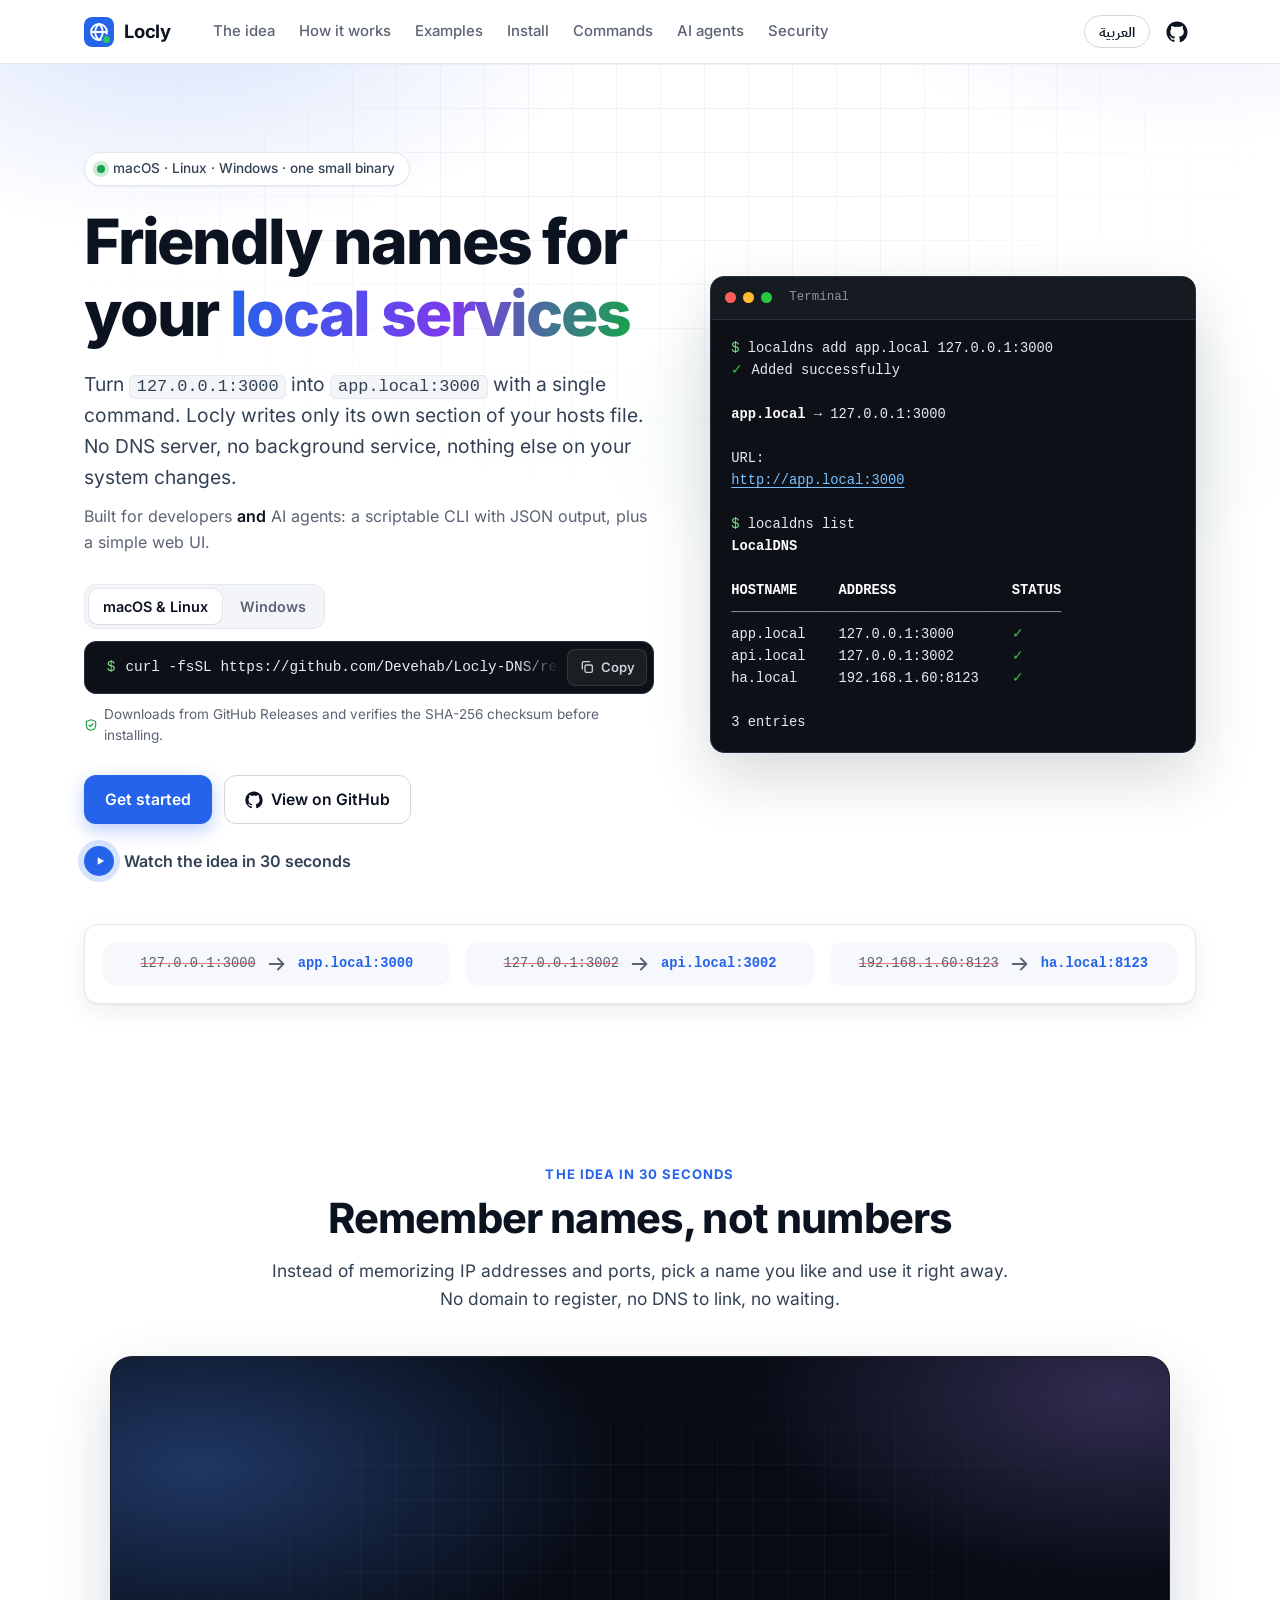
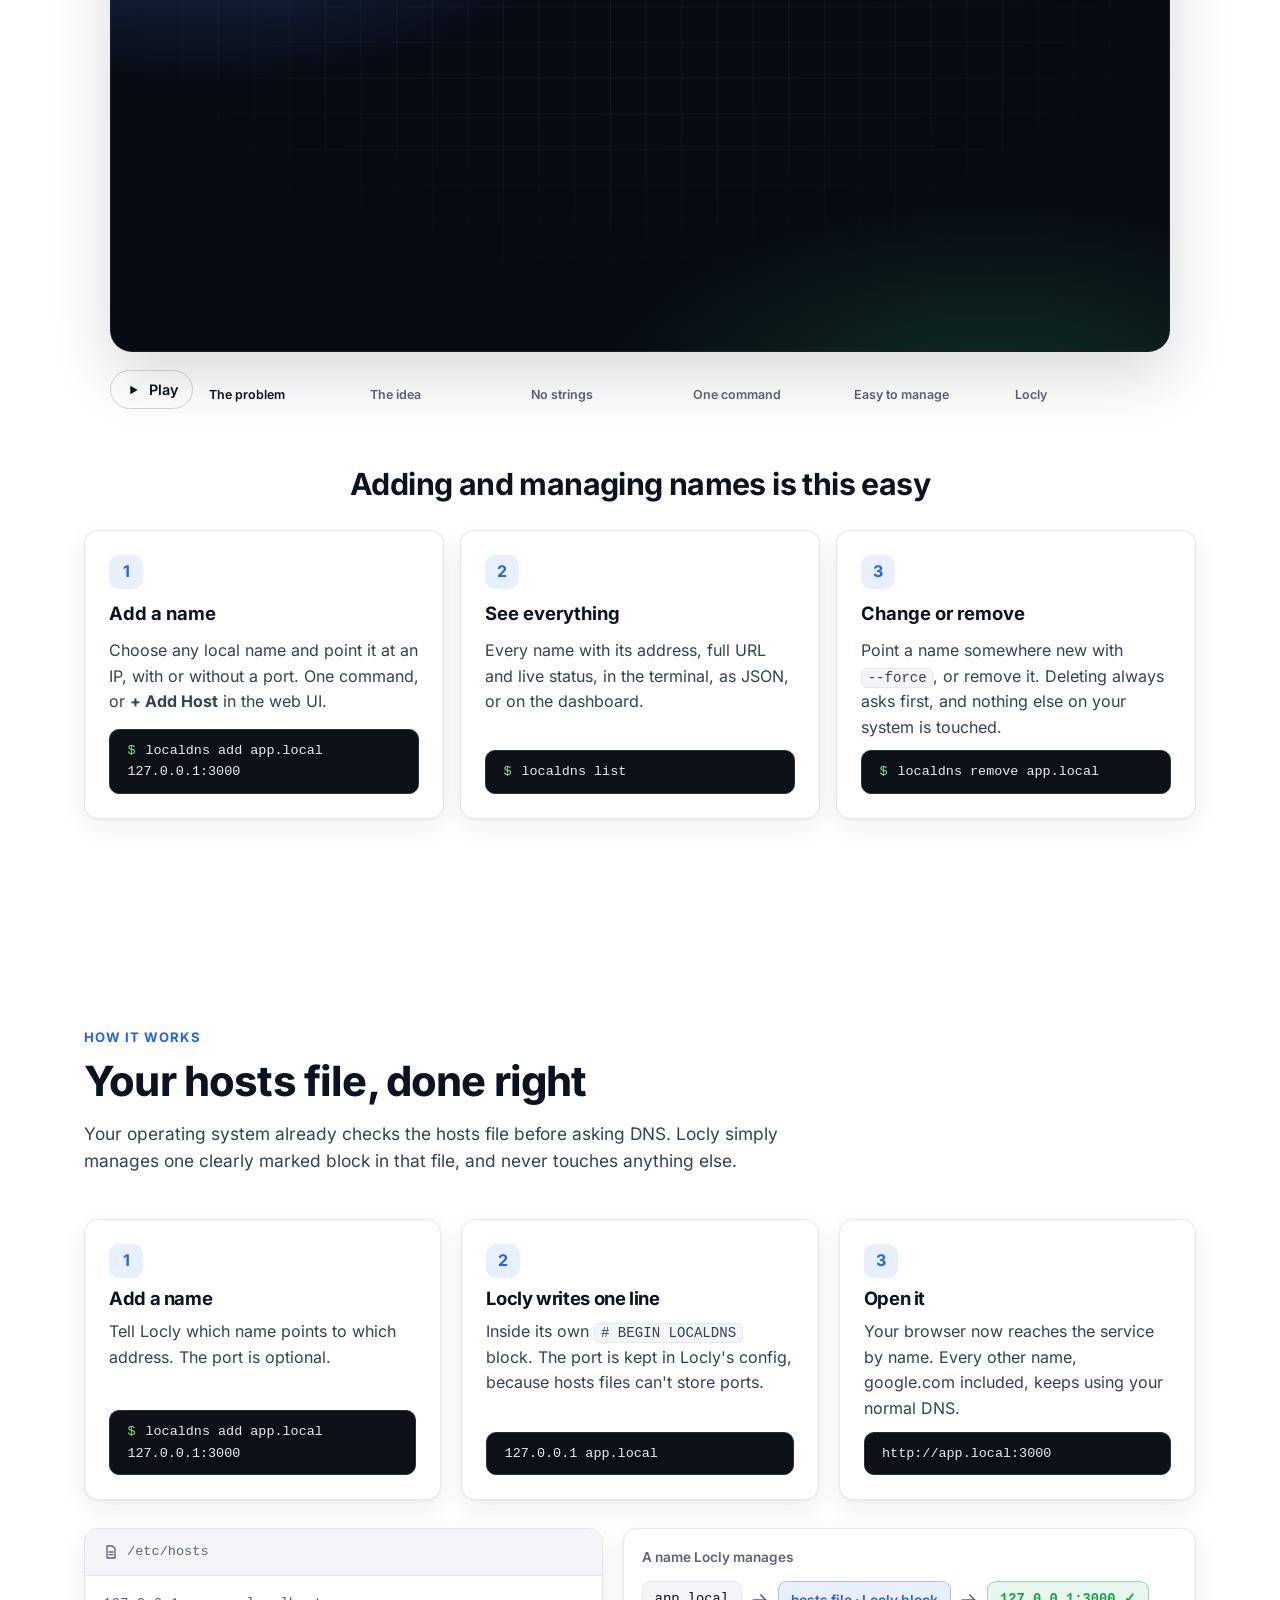
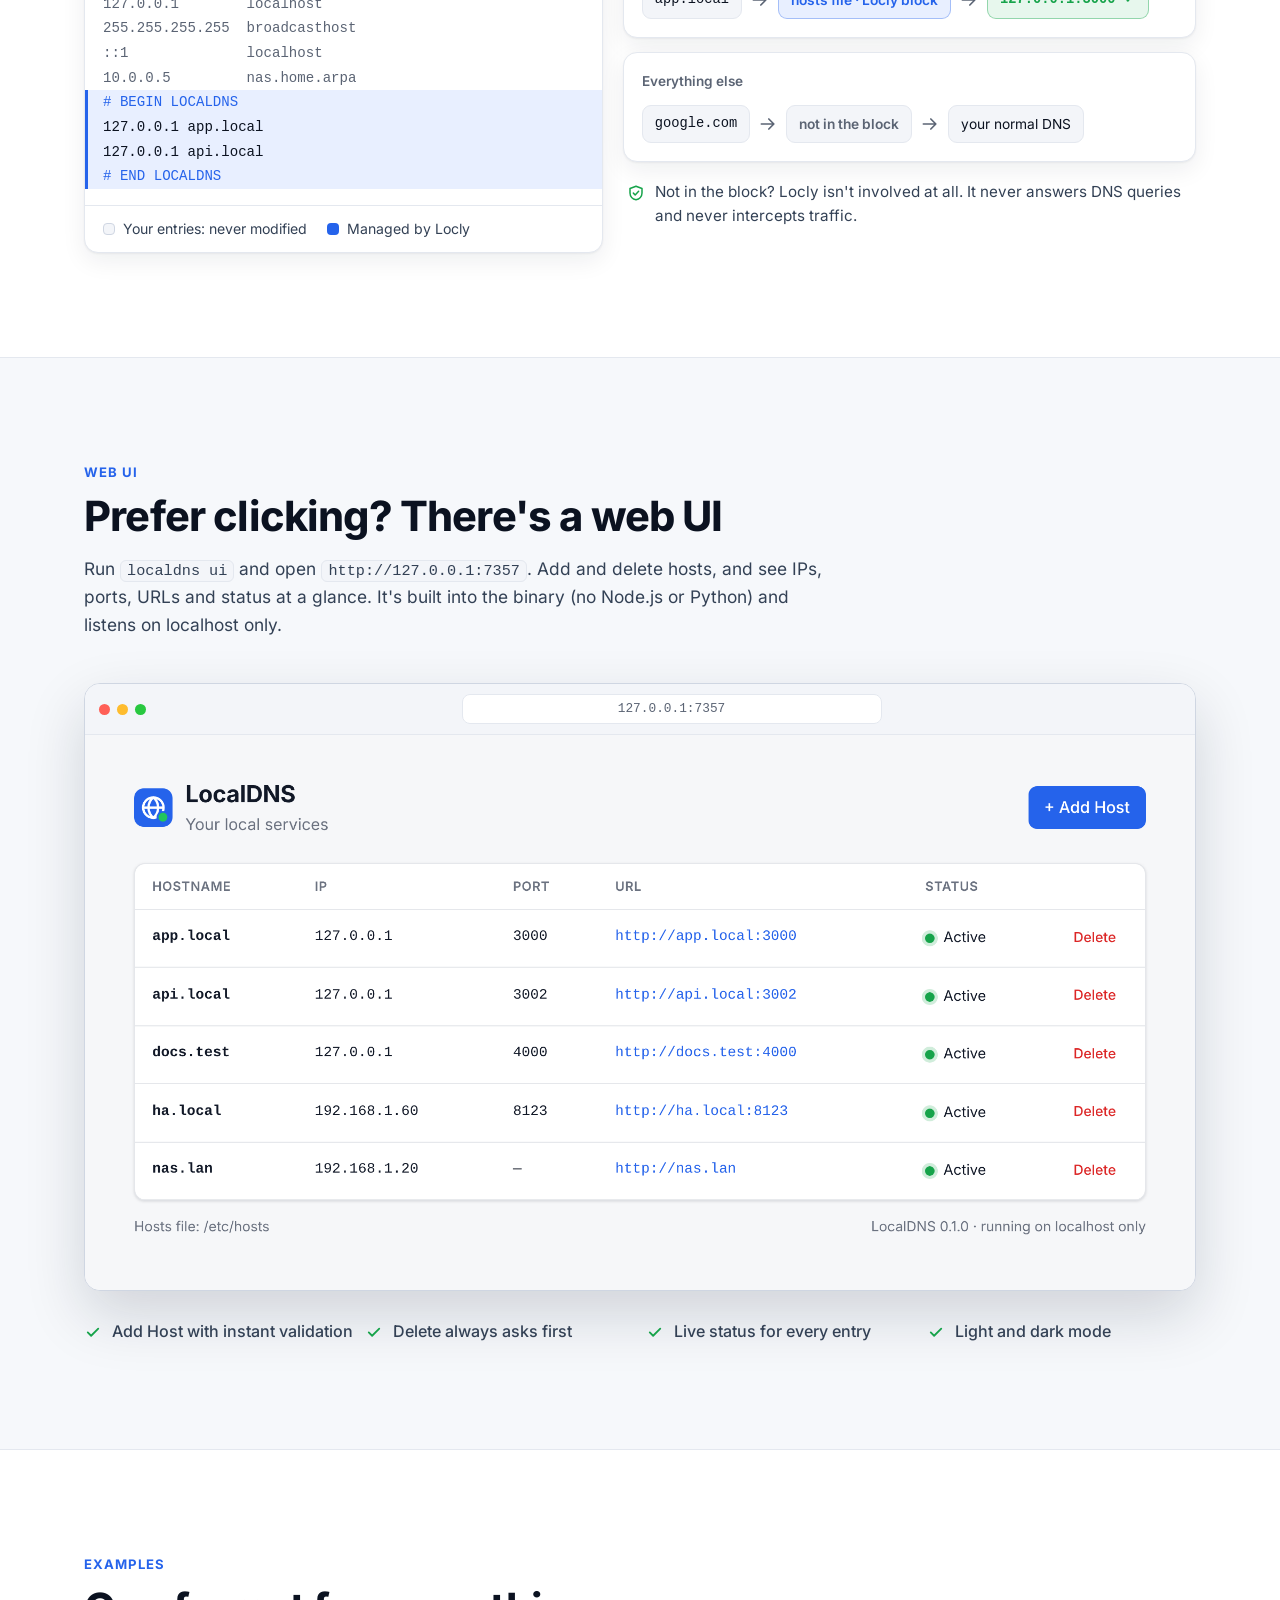
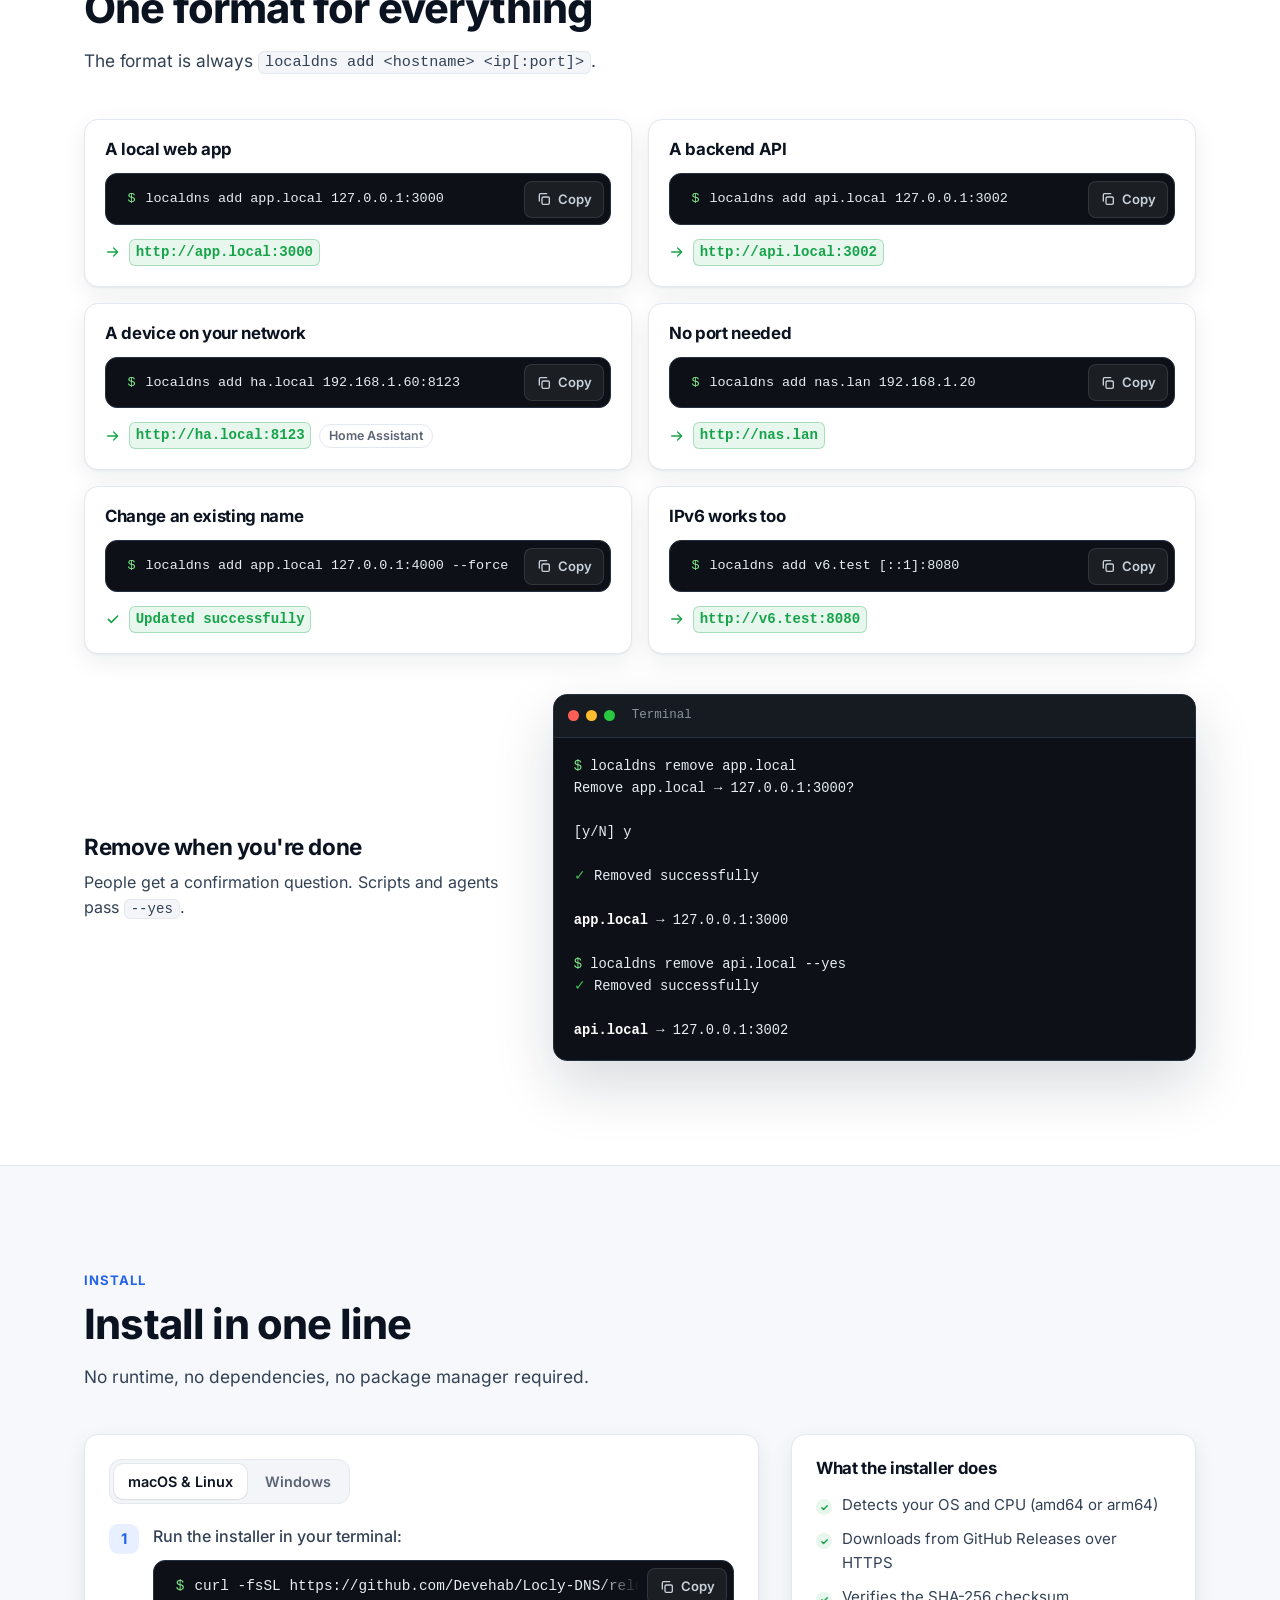
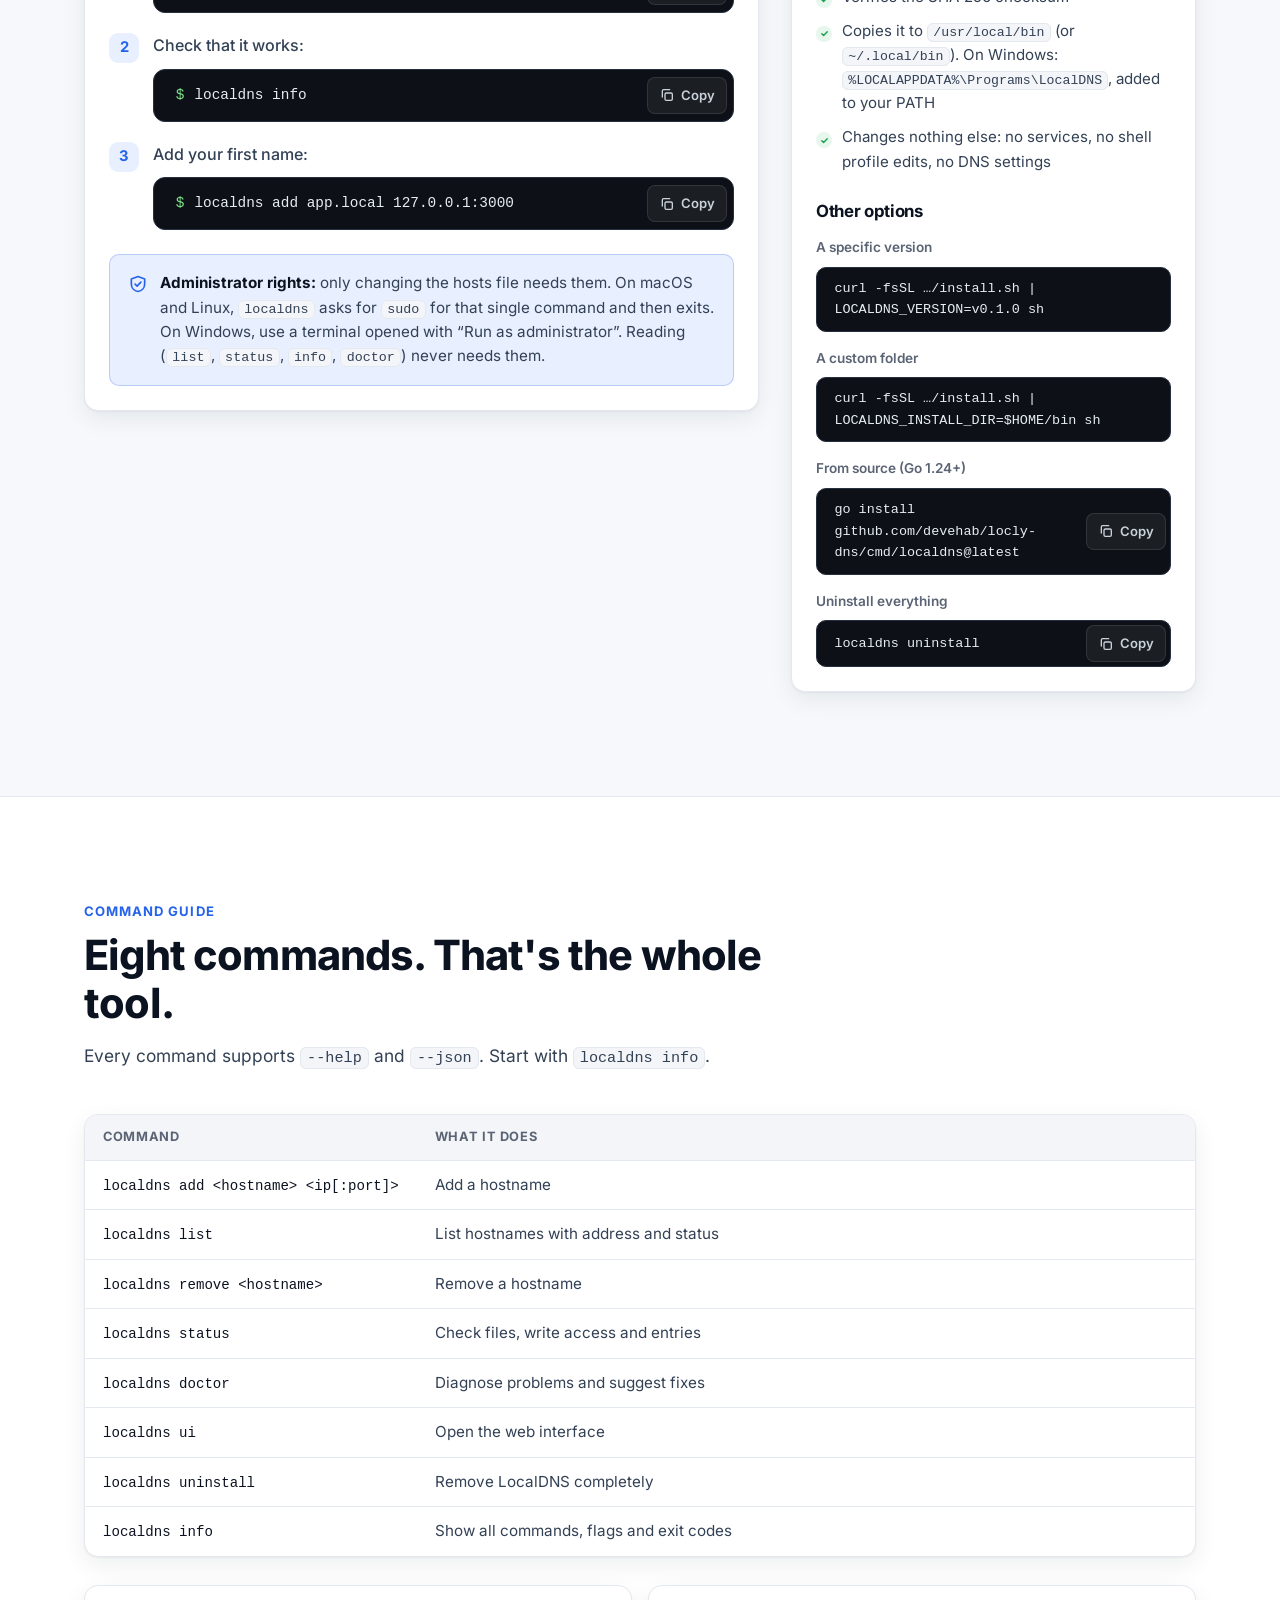
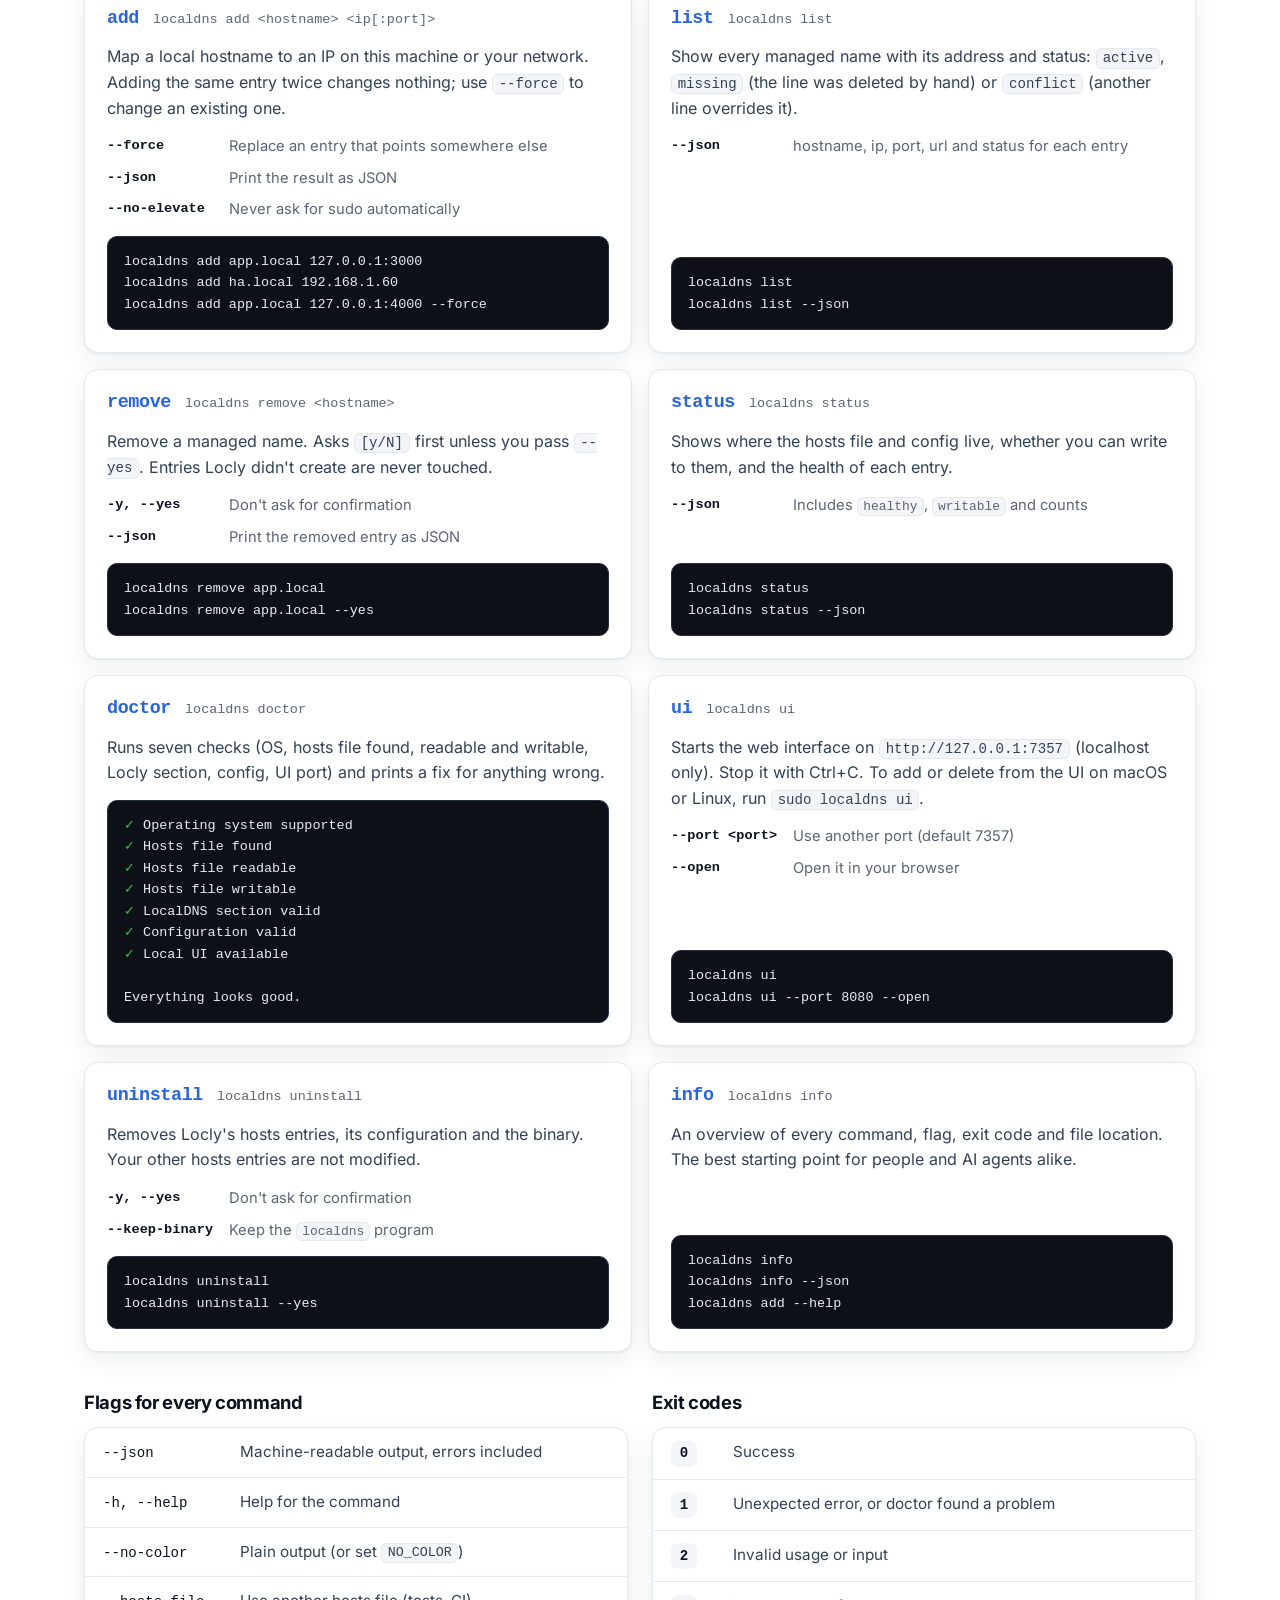
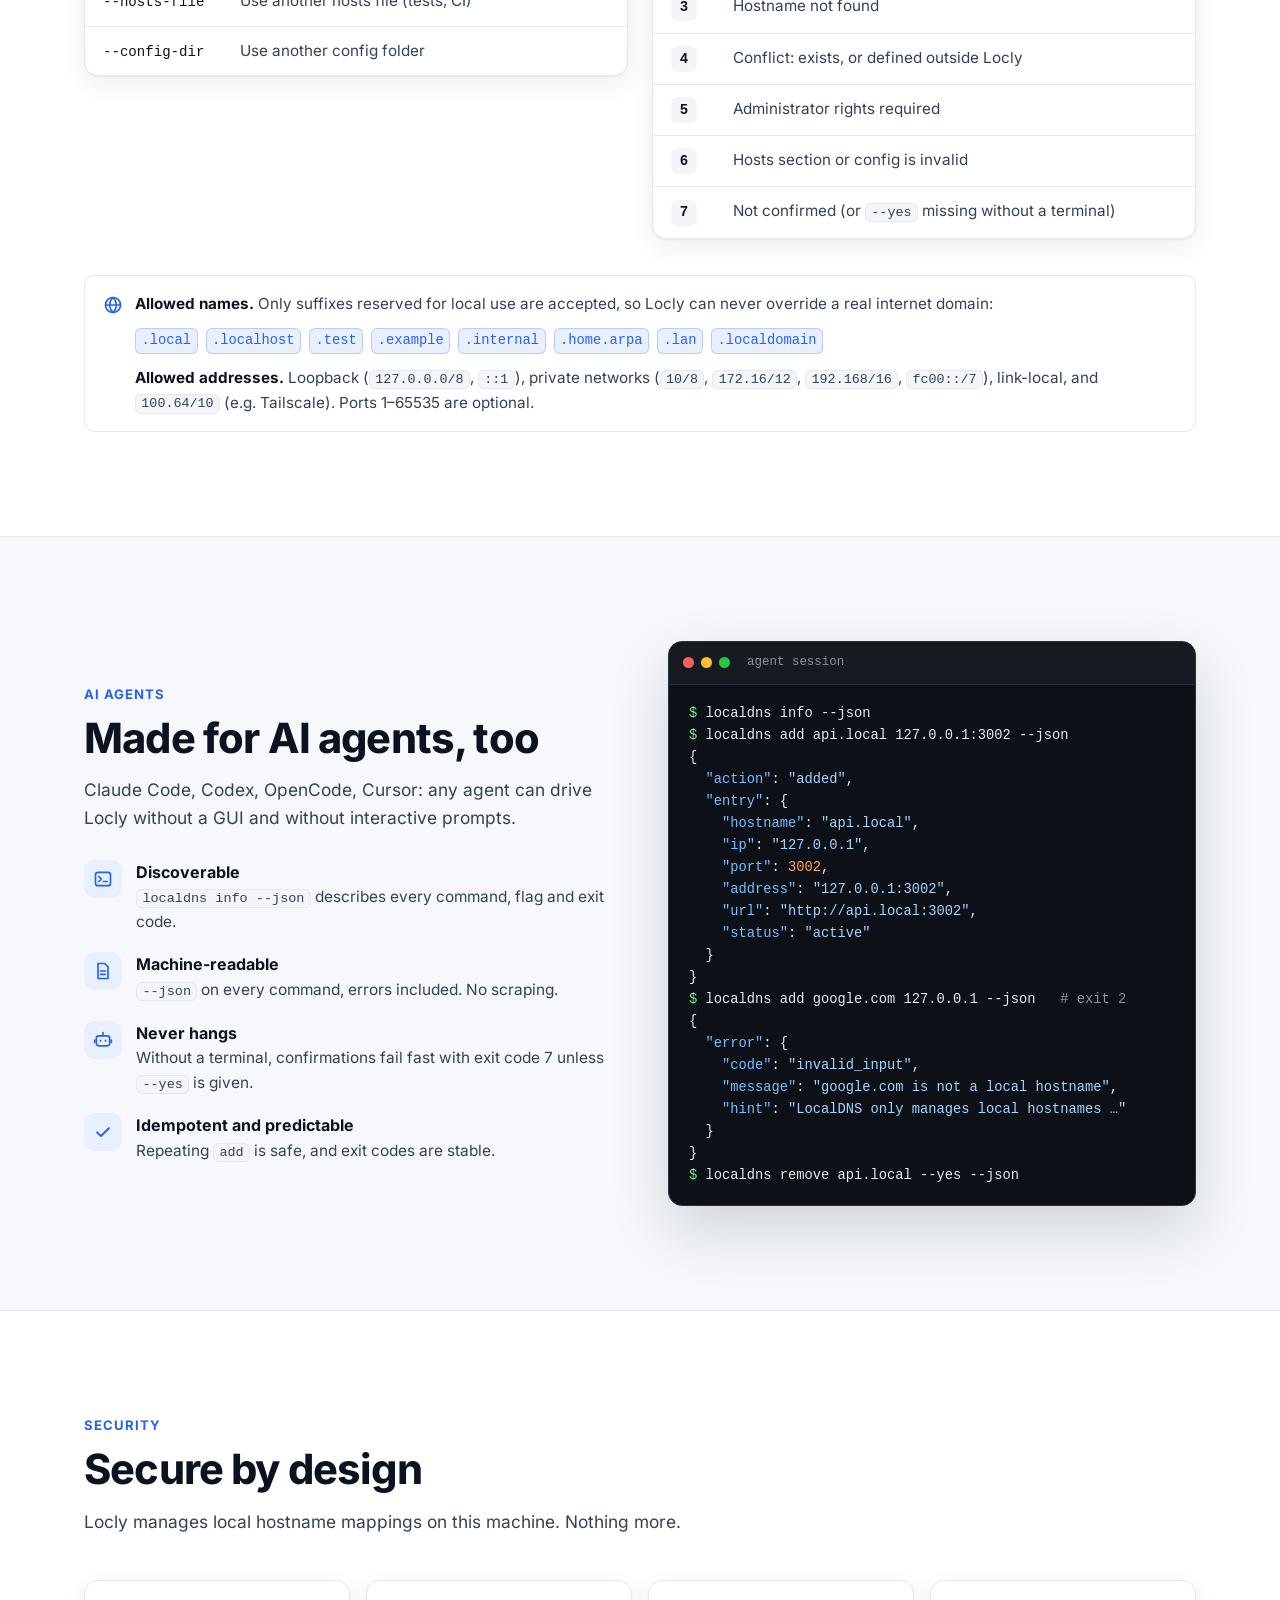
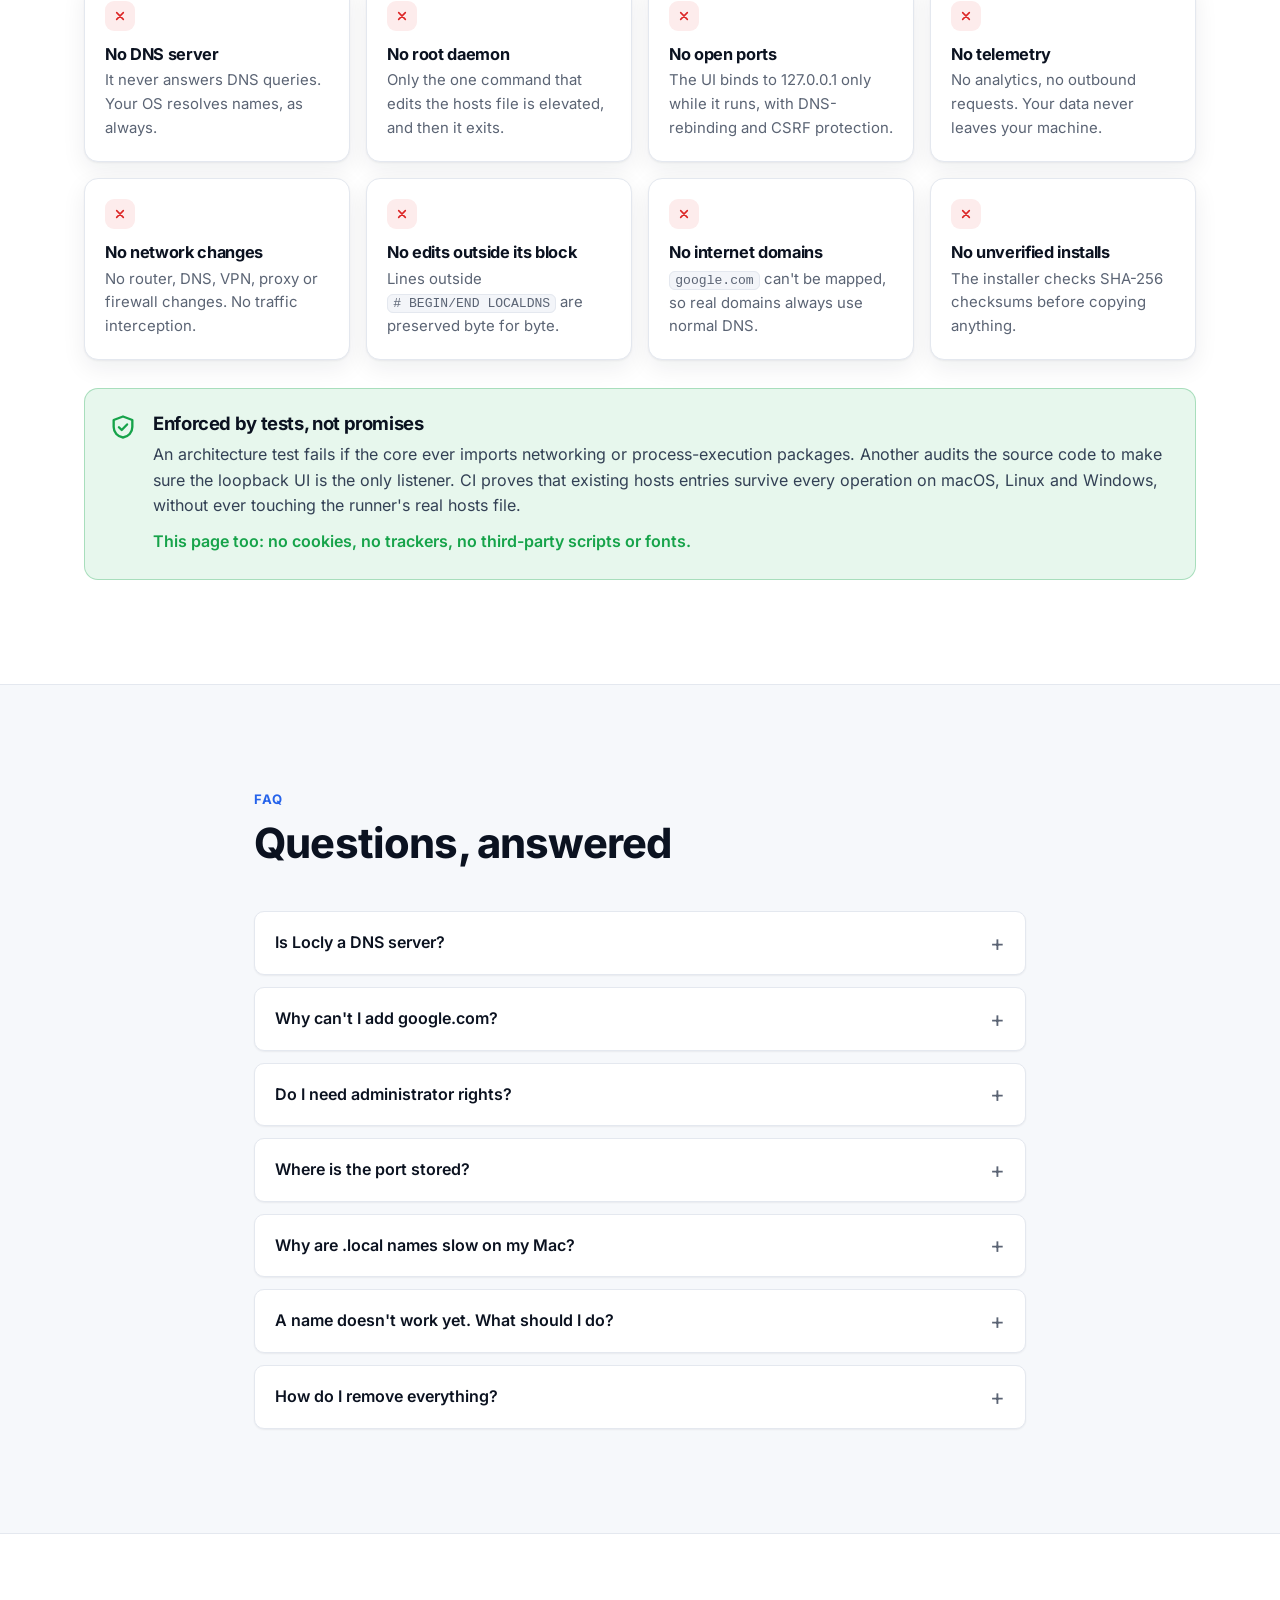
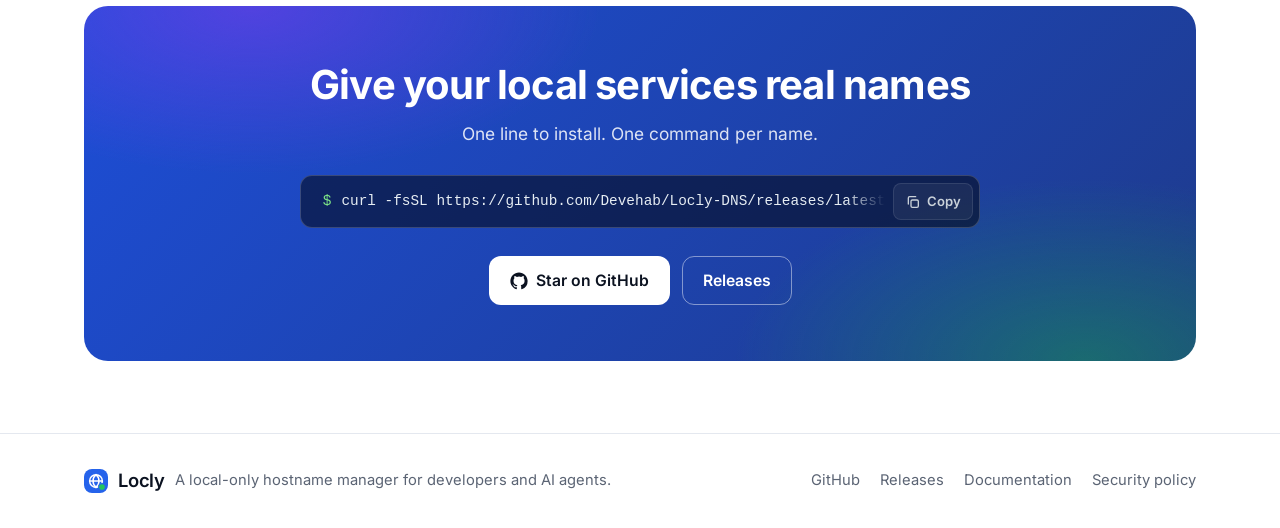
==== docs/index.html @ 2ce7ab6e "Add "Remember names, not numbers" story animation to the site A ~35-second bilingual motion section " ====
<!doctype html>
<html lang="en" dir="ltr">
<head>
  <meta charset="utf-8">
  <meta name="viewport" content="width=device-width, initial-scale=1">
  <title>Locly — Friendly local hostnames for developers and AI agents</title>
  <meta name="description" content="Locly (localdns) maps app.local to 127.0.0.1:3000 with one command by managing its own section of your hosts file. Not a DNS server. No daemon. A CLI for developers and AI agents, plus a simple web UI.">
  <meta name="theme-color" content="#ffffff" media="(prefers-color-scheme: light)">
  <meta name="theme-color" content="#0a0e17" media="(prefers-color-scheme: dark)">
  <meta name="color-scheme" content="light dark">
  <link rel="icon" href="assets/img/logo.svg" type="image/svg+xml">
  <link rel="canonical" href="https://devehab.github.io/Locly-DNS/">
  <link rel="alternate" hreflang="en" href="https://devehab.github.io/Locly-DNS/?lang=en">
  <link rel="alternate" hreflang="ar" href="https://devehab.github.io/Locly-DNS/?lang=ar">
  <link rel="alternate" hreflang="x-default" href="https://devehab.github.io/Locly-DNS/">

  <meta property="og:type" content="website">
  <meta property="og:site_name" content="Locly">
  <meta property="og:title" content="Locly — Friendly names for your local services">
  <meta property="og:description" content="app.local → 127.0.0.1:3000 with one command. Not a DNS server. Built for developers and AI agents.">
  <meta property="og:url" content="https://devehab.github.io/Locly-DNS/">
  <meta property="og:image" content="https://devehab.github.io/Locly-DNS/assets/img/og.png">
  <meta property="og:image:width" content="1200">
  <meta property="og:image:height" content="630">
  <meta property="og:locale" content="en_US">
  <meta property="og:locale:alternate" content="ar_AR">
  <meta name="twitter:card" content="summary_large_image">

  <link rel="preload" href="assets/fonts/inter-latin-var.woff2" as="font" type="font/woff2" crossorigin>
  <link rel="stylesheet" href="assets/site.css">
  <script>
    // Choose the language before the first paint: ?lang=, then the saved
    // choice, then the browser language.
    (function () {
      var lang = null;
      try {
        lang = new URLSearchParams(location.search).get("lang") || localStorage.getItem("locly-lang");
      } catch (e) {}
      if (lang !== "ar" && lang !== "en") {
        lang = (navigator.language || "").toLowerCase().indexOf("ar") === 0 ? "ar" : "en";
      }
      document.documentElement.lang = lang;
      document.documentElement.dir = lang === "ar" ? "rtl" : "ltr";
    })();
  </script>
  <script src="assets/site.js" defer></script>
  <script src="assets/motion.js" defer></script>
</head>
<body>
  <svg width="0" height="0" class="sprite" aria-hidden="true" focusable="false">
    <symbol id="i-copy" viewBox="0 0 24 24"><rect x="9" y="9" width="11" height="11" rx="2" fill="none" stroke="currentColor" stroke-width="2"/><path d="M5 15V6a2 2 0 0 1 2-2h9" fill="none" stroke="currentColor" stroke-width="2" stroke-linecap="round"/></symbol>
    <symbol id="i-check" viewBox="0 0 24 24"><path d="M5 12.5l4.5 4.5L19 7.5" fill="none" stroke="currentColor" stroke-width="2.4" stroke-linecap="round" stroke-linejoin="round"/></symbol>
    <symbol id="i-x" viewBox="0 0 24 24"><path d="M7 7l10 10M17 7L7 17" fill="none" stroke="currentColor" stroke-width="2.4" stroke-linecap="round"/></symbol>
    <symbol id="i-arrow" viewBox="0 0 24 24"><path d="M4 12h15M13 6l6 6-6 6" fill="none" stroke="currentColor" stroke-width="2" stroke-linecap="round" stroke-linejoin="round"/></symbol>
    <symbol id="i-github" viewBox="0 0 24 24"><path fill="currentColor" d="M12 .5C5.65.5.5 5.65.5 12c0 5.08 3.29 9.39 7.86 10.91.58.1.79-.25.79-.56v-2c-3.2.7-3.87-1.37-3.87-1.37-.52-1.33-1.28-1.69-1.28-1.69-1.05-.72.08-.7.08-.7 1.16.08 1.77 1.19 1.77 1.19 1.03 1.77 2.7 1.26 3.36.96.1-.75.4-1.26.73-1.55-2.55-.29-5.24-1.28-5.24-5.69 0-1.26.45-2.29 1.19-3.09-.12-.29-.52-1.46.11-3.05 0 0 .97-.31 3.17 1.18a11 11 0 0 1 5.77 0c2.2-1.49 3.17-1.18 3.17-1.18.63 1.59.23 2.76.11 3.05.74.8 1.19 1.83 1.19 3.09 0 4.42-2.69 5.39-5.26 5.68.41.36.78 1.06.78 2.14v3.17c0 .31.21.67.8.56A11.51 11.51 0 0 0 23.5 12C23.5 5.65 18.35.5 12 .5z"/></symbol>
    <symbol id="i-terminal" viewBox="0 0 24 24"><rect x="3" y="4" width="18" height="16" rx="3" fill="none" stroke="currentColor" stroke-width="2"/><path d="M7 9l3 3-3 3M12.5 15H17" fill="none" stroke="currentColor" stroke-width="2" stroke-linecap="round" stroke-linejoin="round"/></symbol>
    <symbol id="i-globe" viewBox="0 0 24 24"><circle cx="12" cy="12" r="9" fill="none" stroke="currentColor" stroke-width="2"/><path d="M3 12h18M12 3c-2.8 2.6-4 5.6-4 9s1.2 6.4 4 9c2.8-2.6 4-5.6 4-9s-1.2-6.4-4-9z" fill="none" stroke="currentColor" stroke-width="2" stroke-linejoin="round"/></symbol>
    <symbol id="i-shield" viewBox="0 0 24 24"><path d="M12 3l8 3v6c0 4.6-3.4 8.3-8 9-4.6-.7-8-4.4-8-9V6l8-3z" fill="none" stroke="currentColor" stroke-width="2" stroke-linejoin="round"/><path d="M8.5 12.2l2.4 2.4 4.6-4.8" fill="none" stroke="currentColor" stroke-width="2" stroke-linecap="round" stroke-linejoin="round"/></symbol>
    <symbol id="i-bot" viewBox="0 0 24 24"><rect x="4" y="7" width="16" height="12" rx="3" fill="none" stroke="currentColor" stroke-width="2"/><path d="M12 3v4M9 12.5v1M15 12.5v1M2 12v3M22 12v3" fill="none" stroke="currentColor" stroke-width="2" stroke-linecap="round"/></symbol>
    <symbol id="i-link" viewBox="0 0 24 24"><path d="M10 14a4.5 4.5 0 0 0 6.4 0l3-3a4.5 4.5 0 0 0-6.4-6.4l-1.2 1.2M14 10a4.5 4.5 0 0 0-6.4 0l-3 3a4.5 4.5 0 0 0 6.4 6.4l1.2-1.2" fill="none" stroke="currentColor" stroke-width="2" stroke-linecap="round"/></symbol>
    <symbol id="i-hourglass" viewBox="0 0 24 24"><path d="M6 3h12M6 21h12M7 3c0 5 5 6 5 9s-5 4-5 9M17 3c0 5-5 6-5 9s5 4 5 9" fill="none" stroke="currentColor" stroke-width="2" stroke-linecap="round" stroke-linejoin="round"/></symbol>
    <symbol id="i-play" viewBox="0 0 24 24"><path d="M8 5.5v13l11-6.5z" fill="currentColor"/></symbol>
    <symbol id="i-pause" viewBox="0 0 24 24"><path d="M7 5h3.5v14H7zM13.5 5H17v14h-3.5z" fill="currentColor"/></symbol>
    <symbol id="i-cursor" viewBox="0 0 24 24"><path d="M5 3l14 7.5-6.2 1.6L10 18.5z" fill="#fff" stroke="#0b1220" stroke-width="1.6" stroke-linejoin="round"/></symbol>
    <symbol id="i-file" viewBox="0 0 24 24"><path d="M6 3h8l4 4v14H6z" fill="none" stroke="currentColor" stroke-width="2" stroke-linejoin="round"/><path d="M9 12h6M9 16h6" fill="none" stroke="currentColor" stroke-width="2" stroke-linecap="round"/></symbol>
  </svg>

  <a class="skip-link" href="#main"><span class="en">Skip to content</span><span class="ar">انتقل إلى المحتوى</span></a>

  <header class="site-header">
    <div class="container header-inner">
      <a class="brand" href="#top" aria-label="Locly">
        <img src="assets/img/logo.svg" alt="" width="30" height="30">
        <span class="brand-name">Locly</span>
      </a>
      <nav class="nav-links" aria-label="Sections">
        <a href="#story"><span class="en">The idea</span><span class="ar">الفكرة</span></a>
        <a href="#how"><span class="en">How it works</span><span class="ar">كيف يعمل</span></a>
        <a href="#examples"><span class="en">Examples</span><span class="ar">أمثلة</span></a>
        <a href="#install"><span class="en">Install</span><span class="ar">التثبيت</span></a>
        <a href="#commands"><span class="en">Commands</span><span class="ar">الأوامر</span></a>
        <a href="#agents"><span class="en">AI agents</span><span class="ar">وكلاء AI</span></a>
        <a href="#security"><span class="en">Security</span><span class="ar">الأمان</span></a>
      </nav>
      <div class="header-actions">
        <button type="button" class="lang-toggle" id="lang-toggle">
          <span class="en" lang="ar">العربية</span><span class="ar" lang="en">English</span>
        </button>
        <a class="icon-link" href="https://github.com/Devehab/Locly-DNS" aria-label="GitHub">
          <svg width="22" height="22" aria-hidden="true"><use href="#i-github"/></svg>
        </a>
      </div>
    </div>
  </header>

  <main id="main">
    <!-- ============================== HERO ============================== -->
    <section class="hero" id="top">
      <div class="container hero-grid">
        <div class="hero-copy">
          <p class="eyebrow">
            <span class="pill-dot" aria-hidden="true"></span>
            <span class="en">macOS · Linux · Windows · one small binary</span>
            <span class="ar">macOS · Linux · Windows · ملف تنفيذي واحد صغير</span>
          </p>
          <h1>
            <span class="en">Friendly names for your <span class="grad">local services</span></span>
            <span class="ar">أسماء سهلة <span class="grad">لخدماتك المحلية</span></span>
          </h1>
          <p class="lead">
            <span class="en">Turn <code dir="ltr">127.0.0.1:3000</code> into <code dir="ltr">app.local:3000</code> with a single command. Locly writes only its own section of your hosts file. No DNS server, no background service, nothing else on your system changes.</span>
            <span class="ar">حوّل <code dir="ltr">127.0.0.1:3000</code> إلى <code dir="ltr">app.local:3000</code> بأمر واحد. يكتب Locly في قسمه الخاص فقط من ملف hosts، بلا خادم DNS، وبلا خدمة تعمل في الخلفية، ولا يتغيّر أي شيء آخر في نظامك.</span>
          </p>
          <p class="sublead">
            <span class="en">Built for developers <em>and</em> AI agents: a scriptable CLI with JSON output, plus a simple web UI.</span>
            <span class="ar">مصمَّم للمطورين <em>ولوكلاء الذكاء الاصطناعي</em>: واجهة أوامر قابلة للأتمتة بمخرجات JSON، وواجهة ويب بسيطة.</span>
          </p>

          <div class="tabs install-tabs" data-tabs>
            <div class="tablist" role="tablist" aria-label="Operating system">
              <button type="button" role="tab" id="hero-tab-unix" aria-controls="hero-panel-unix" aria-selected="true" data-os="unix"><span class="en">macOS &amp; Linux</span><span class="ar">macOS و Linux</span></button>
              <button type="button" role="tab" id="hero-tab-win" aria-controls="hero-panel-win" aria-selected="false" tabindex="-1" data-os="windows">Windows</button>
            </div>
            <div role="tabpanel" id="hero-panel-unix" aria-labelledby="hero-tab-unix" data-os="unix">
              <div class="cmd" dir="ltr">
                <code><span class="prompt" aria-hidden="true">$</span>curl -fsSL https://github.com/Devehab/Locly-DNS/releases/latest/download/install.sh | sh</code>
                <button type="button" class="copy" data-copy="curl -fsSL https://github.com/Devehab/Locly-DNS/releases/latest/download/install.sh | sh"><svg width="16" height="16" aria-hidden="true"><use href="#i-copy"/></svg><span class="copy-label"><span class="en">Copy</span><span class="ar">نسخ</span></span></button>
              </div>
            </div>
            <div role="tabpanel" id="hero-panel-win" aria-labelledby="hero-tab-win" data-os="windows" hidden>
              <div class="cmd" dir="ltr">
                <code><span class="prompt" aria-hidden="true">PS&gt;</span>irm https://github.com/Devehab/Locly-DNS/releases/latest/download/install.ps1 | iex</code>
                <button type="button" class="copy" data-copy="irm https://github.com/Devehab/Locly-DNS/releases/latest/download/install.ps1 | iex"><svg width="16" height="16" aria-hidden="true"><use href="#i-copy"/></svg><span class="copy-label"><span class="en">Copy</span><span class="ar">نسخ</span></span></button>
              </div>
            </div>
            <p class="fine-print">
              <svg width="14" height="14" aria-hidden="true"><use href="#i-shield"/></svg>
              <span class="en">Downloads from GitHub Releases and verifies the SHA-256 checksum before installing.</span>
              <span class="ar">يُنزَّل من GitHub Releases ويُتحقَّق من بصمة SHA-256 قبل التثبيت.</span>
            </p>
          </div>

          <div class="hero-cta">
            <a class="btn btn-primary" href="#install"><span class="en">Get started</span><span class="ar">ابدأ الآن</span></a>
            <a class="btn btn-ghost" href="https://github.com/Devehab/Locly-DNS"><svg width="18" height="18" aria-hidden="true"><use href="#i-github"/></svg><span class="en">View on GitHub</span><span class="ar">شاهده على GitHub</span></a>
          </div>
          <a class="watch-link" href="#story"><span class="watch-icon" aria-hidden="true"><svg width="14" height="14"><use href="#i-play"/></svg></span><span class="en">Watch the idea in 30 seconds</span><span class="ar">شاهد الفكرة في 30 ثانية</span></a>
        </div>

        <div class="hero-visual">
          <div class="terminal" dir="ltr">
            <div class="terminal-bar" aria-hidden="true"><span></span><span></span><span></span><em>Terminal</em></div>
<pre class="terminal-body"><code><span class="t-prompt">$</span> localdns add app.local 127.0.0.1:3000
<span class="t-ok">✓</span> Added successfully

<b>app.local</b> → 127.0.0.1:3000

URL:
<span class="t-link">http://app.local:3000</span>

<span class="t-prompt">$</span> localdns list
<b>LocalDNS</b>

<b>HOSTNAME     ADDRESS              STATUS</b>
<span class="t-dim">────────────────────────────────────────</span>
app.local    127.0.0.1:3000       <span class="t-ok">✓</span>
api.local    127.0.0.1:3002       <span class="t-ok">✓</span>
ha.local     192.168.1.60:8123    <span class="t-ok">✓</span>

3 entries</code></pre>
          </div>
        </div>
      </div>

      <div class="container">
        <div class="mapping">
          <div class="map-row">
            <code class="from" dir="ltr">127.0.0.1:3000</code>
            <svg class="arrow" width="22" height="22" aria-hidden="true"><use href="#i-arrow"/></svg>
            <code class="to" dir="ltr">app.local:3000</code>
          </div>
          <div class="map-row">
            <code class="from" dir="ltr">127.0.0.1:3002</code>
            <svg class="arrow" width="22" height="22" aria-hidden="true"><use href="#i-arrow"/></svg>
            <code class="to" dir="ltr">api.local:3002</code>
          </div>
          <div class="map-row">
            <code class="from" dir="ltr">192.168.1.60:8123</code>
            <svg class="arrow" width="22" height="22" aria-hidden="true"><use href="#i-arrow"/></svg>
            <code class="to" dir="ltr">ha.local:8123</code>
          </div>
        </div>
      </div>
    </section>

    <!-- ============================== STORY ============================= -->
    <section class="section motion-section" id="story">
      <div class="container">
        <div class="section-head center">
          <p class="kicker"><span class="en">The idea in 30 seconds</span><span class="ar">الفكرة في 30 ثانية</span></p>
          <h2><span class="en">Remember names, not numbers</span><span class="ar">احفظ أسماء، لا أرقام</span></h2>
          <p><span class="en">Instead of memorizing IP addresses and ports, pick a name you like and use it right away. No domain to register, no DNS to link, no waiting.</span><span class="ar">بدل أن تحفظ عناوين IP وأرقام المنافذ، اختر اسمًا يعجبك واستخدمه فورًا. بلا حجز دومين، وبلا ربط DNS، وبلا انتظار.</span></p>
        </div>

        <figure class="motion">
          <p class="sr-only">
            <span class="en">Animation: scattered numbers like 127.0.0.1:3000 and 192.168.1.60:8123 turn into names you choose, such as app.local and ha.local. Registering a domain, linking DNS records and waiting for propagation are all crossed off as not needed. One command, localdns add app.local 127.0.0.1:3000, makes http://app.local:3000 open in the browser. Names are then added from the terminal and removed from the web UI, and both stay in sync.</span>
            <span class="ar">رسوم متحركة: أرقام متناثرة مثل 127.0.0.1:3000 و192.168.1.60:8123 تتحول إلى أسماء تختارها مثل app.local وha.local. حجز الدومين وربط سجلات DNS وانتظار الانتشار كلها تُشطب لأنها غير مطلوبة. أمر واحد، localdns add app.local 127.0.0.1:3000، يجعل http://app.local:3000 يفتح في المتصفح. ثم تُضاف الأسماء من الطرفية وتُحذف من واجهة الويب، ويبقى الاثنان متزامنين.</span>
          </p>

          <div class="motion-stage" id="motion-stage" aria-hidden="true">
            <div class="m-glow"></div>
            <div class="m-grid"></div>

            <!-- Scene 1+2: numbers → names -->
            <div class="m-scene" data-start="0" data-end="10.5">
              <div class="m-head" data-v="p@0.15/0.7 o@4.45/0.5">
                <h3 class="m-title"><span class="en">Still memorizing these?</span><span class="ar">ما زلت تحفظ هذه الأرقام؟</span></h3>
                <p class="m-sub"><span class="en">IPs, ports and sticky notes everywhere.</span><span class="ar">عناوين IP وأرقام منافذ وملاحظات لاصقة في كل مكان.</span></p>
              </div>
              <div class="m-head" data-v="p@5.3/0.7">
                <h3 class="m-title"><span class="en">Give them <span class="m-grad">names you choose</span></span><span class="ar">سمِّها <span class="m-grad">بأسماء تختارها أنت</span></span></h3>
                <p class="m-sub"><span class="en">Names you remember the first time.</span><span class="ar">أسماء تتذكرها من أول مرة.</span></p>
              </div>

              <div class="chip key" style="--x:20%;--y:46%;--r:-7deg;--ph:0.2;--cx:65%;--cy:44%" data-v="p@0.35/0.7:back q@5.0/1.1:io m@6.3/0.5:io"><span class="chip-num">127.0.0.1:3000</span><span class="chip-name">app.local</span></div>
              <div class="chip" style="--x:52%;--y:40%;--r:3deg;--ph:1.9" data-v="p@0.51/0.7:back o@4.9/0.5"><span class="chip-num">127.0.0.1:8080</span></div>
              <div class="chip key" style="--x:79%;--y:47%;--r:5deg;--ph:3.1;--cx:65%;--cy:80%" data-v="p@0.67/0.7:back q@5.0/1.1:io m@6.9/0.5:io"><span class="chip-num">192.168.1.60:8123</span><span class="chip-name">ha.local</span></div>
              <div class="chip" style="--x:15%;--y:72%;--r:4deg;--ph:4.4" data-v="p@0.83/0.7:back o@4.96/0.5"><span class="chip-num">10.0.0.5:9000</span></div>
              <div class="chip key" style="--x:46%;--y:62%;--r:-3deg;--ph:2.6;--cx:65%;--cy:62%" data-v="p@0.99/0.7:back q@5.0/1.1:io m@6.6/0.5:io"><span class="chip-num">127.0.0.1:3002</span><span class="chip-name">api.local</span></div>
              <div class="chip" style="--x:82%;--y:69%;--r:-5deg;--ph:0.9" data-v="p@1.15/0.7:back o@5.02/0.5"><span class="chip-num">127.0.0.1:5173</span></div>
              <div class="chip" style="--x:31%;--y:86%;--r:6deg;--ph:5.2" data-v="p@1.31/0.7:back o@5.08/0.5"><span class="chip-num">172.17.0.2:5432</span></div>
              <div class="chip" style="--x:65%;--y:87%;--r:-4deg;--ph:3.7" data-v="p@1.47/0.7:back o@5.14/0.5"><span class="chip-num">192.168.1.20:32400</span></div>

              <span class="m-was" style="--cx:33%;--cy:44%" data-v="p@6.45/0.5"><s>127.0.0.1:3000</s></span>
              <span class="m-was" style="--cx:33%;--cy:62%" data-v="p@6.75/0.5"><s>127.0.0.1:3002</s></span>
              <span class="m-was" style="--cx:33%;--cy:80%" data-v="p@7.05/0.5"><s>192.168.1.60:8123</s></span>
              <svg class="m-arrow" style="--cx:49%;--cy:44%" data-v="p@6.35/0.45" viewBox="0 0 24 24"><use href="#i-arrow"/></svg>
              <svg class="m-arrow" style="--cx:49%;--cy:62%" data-v="p@6.65/0.45" viewBox="0 0 24 24"><use href="#i-arrow"/></svg>
              <svg class="m-arrow" style="--cx:49%;--cy:80%" data-v="p@6.95/0.45" viewBox="0 0 24 24"><use href="#i-arrow"/></svg>
            </div>

            <!-- Scene 3: no registering, no linking, no waiting -->
            <div class="m-scene" data-start="10.5" data-end="15.6">
              <div class="m-head" data-v="p@0.15/0.7">
                <h3 class="m-title"><span class="en">No registering. No linking. <span class="m-grad">No waiting.</span></span><span class="ar">بلا حجز. بلا ربط. <span class="m-grad">بلا انتظار.</span></span></h3>
              </div>
              <div class="m-cards">
                <div class="m-card" data-v="p@0.5/0.6:back s@1.35/0.45:io k@1.7/0.5:back">
                  <span class="m-card-icon"><svg viewBox="0 0 24 24"><use href="#i-globe"/></svg></span>
                  <div class="m-card-text">
                    <strong><span class="en">Register a domain</span><span class="ar">حجز دومين</span></strong>
                    <small><span class="en" dir="ltr">$12/yr + renewals</span><span class="ar">12 دولارًا سنويًا + التجديد</span></small>
                  </div>
                  <span class="m-stamp"><span class="en">Not needed</span><span class="ar">لا حاجة</span></span>
                </div>
                <div class="m-card" data-v="p@0.85/0.6:back s@1.7/0.45:io k@2.05/0.5:back">
                  <span class="m-card-icon"><svg viewBox="0 0 24 24"><use href="#i-link"/></svg></span>
                  <div class="m-card-text">
                    <strong><span class="en">Link DNS records</span><span class="ar">ربط سجلات DNS</span></strong>
                    <small dir="ltr">A · CNAME · TTL</small>
                  </div>
                  <span class="m-stamp"><span class="en">Not needed</span><span class="ar">لا حاجة</span></span>
                </div>
                <div class="m-card" data-v="p@1.2/0.6:back s@2.05/0.45:io k@2.4/0.5:back">
                  <span class="m-card-icon"><svg viewBox="0 0 24 24"><use href="#i-hourglass"/></svg></span>
                  <div class="m-card-text">
                    <strong><span class="en">Wait for propagation</span><span class="ar">انتظار الانتشار</span></strong>
                    <small><span class="en">minutes… or hours</span><span class="ar">دقائق… أو ساعات</span></small>
                  </div>
                  <span class="m-stamp"><span class="en">Not needed</span><span class="ar">لا حاجة</span></span>
                </div>
              </div>
              <p class="m-foot" data-v="p@3.0/0.6"><span class="en">Locly maps the name on your own machine, instantly.</span><span class="ar">يربط Locly الاسم على جهازك أنت، فورًا.</span></p>
            </div>

            <!-- Scene 4: one command -->
            <div class="m-scene" data-start="15.6" data-end="22.2">
              <div class="m-head" data-v="p@0.15/0.7">
                <h3 class="m-title"><span class="en">One command. <span class="m-grad">Done.</span></span><span class="ar">أمر واحد… <span class="m-grad">وانتهى.</span></span></h3>
                <p class="m-sub"><span class="en">Type the name and the address, then open the link.</span><span class="ar">اكتب الاسم والعنوان، ثم افتح الرابط.</span></p>
              </div>
              <div class="m-duo">
                <div class="m-term" dir="ltr" data-v="p@0.5/0.6">
                  <div class="m-bar"><i></i><i></i><i></i></div>
                  <div class="m-term-body">
                    <div class="m-cmd"><span class="m-prompt">$</span><span data-type="1.0/1.5" data-text="localdns add app.local 127.0.0.1:3000"></span></div>
                    <div class="m-line m-ok" data-v="p@2.65/0.35">✓ Added successfully</div>
                    <div class="m-line" data-v="p@2.85/0.35"><b>app.local</b> → 127.0.0.1:3000</div>
                    <div class="m-line" data-v="p@3.05/0.35">URL: <u>http://app.local:3000</u></div>
                  </div>
                </div>
                <div class="m-browser" dir="ltr" data-v="p@3.3/0.7">
                  <div class="m-bar m-bar-light"><i></i><i></i><i></i><span class="m-url"><span class="m-url-scheme">http://</span><span data-type="3.85/0.8" data-text="app.local:3000"></span></span></div>
                  <div class="m-loadbar" data-v="l@4.7/0.5:io o@5.25/0.3"></div>
                  <div class="m-page" data-v="p@5.05/0.5">
                    <div class="m-app-nav"><b>My App</b><span class="m-live">● running on app.local</span></div>
                    <div class="m-app-hero"><strong>Hello from app.local</strong><span></span><span class="short"></span></div>
                    <div class="m-app-cards"><i></i><i></i><i></i></div>
                  </div>
                </div>
              </div>
            </div>

            <!-- Scene 5: manage -->
            <div class="m-scene m-scene-manage" data-start="22.2" data-end="30">
              <div class="m-head" data-v="p@0.15/0.7">
                <h3 class="m-title"><span class="en">Add, list, remove. <span class="m-grad">Or just click.</span></span><span class="ar">أضف، اعرض، احذف… <span class="m-grad">أو انقر فقط.</span></span></h3>
                <p class="m-sub"><span class="en">The terminal and the web UI share one core, so every change shows up in both.</span><span class="ar">الطرفية وواجهة الويب تعملان على القلب نفسه، فيظهر كل تغيير في الاثنتين.</span></p>
              </div>
              <div class="m-duo">
                <div class="m-panel" data-v="p@0.4/0.6">
                  <span class="m-label"><span class="en">In the terminal</span><span class="ar">من الطرفية</span></span>
                  <div class="m-term" dir="ltr">
                    <div class="m-bar"><i></i><i></i><i></i></div>
                    <div class="m-term-body">
                      <div class="m-cmd"><span class="m-prompt">$</span><span data-type="1.2/1.3" data-text="localdns add docs.test 127.0.0.1:4000"></span></div>
                      <div class="m-line m-ok" data-v="p@2.6/0.3">✓ Added successfully</div>
                      <div class="m-cmd m-line" data-v="p@5.6/0.2"><span class="m-prompt">$</span><span data-type="5.7/0.6" data-text="localdns list"></span></div>
                      <div class="m-line m-table" data-v="p@6.45/0.3"><span>app.local</span><span>127.0.0.1:3000</span><span class="m-ok">✓</span></div>
                      <div class="m-line m-table" data-v="p@6.55/0.3"><span>ha.local</span><span>192.168.1.60:8123</span><span class="m-ok">✓</span></div>
                      <div class="m-line m-table" data-v="p@6.65/0.3"><span>docs.test</span><span>127.0.0.1:4000</span><span class="m-ok">✓</span></div>
                    </div>
                  </div>
                </div>
                <div class="m-panel" data-v="p@0.6/0.6">
                  <span class="m-label"><span class="en">In the web UI</span><span class="ar">من واجهة الويب</span></span>
                  <div class="m-ui" dir="ltr">
                    <div class="m-ui-head"><span class="m-ui-logo"></span><b>LocalDNS</b><span class="m-ui-add">+ Add Host</span></div>
                    <div class="m-rows" data-v="xs@5.2/0.45:io">
                      <div class="m-row" data-v="p@0.8/0.4"><b>app.local</b><span>127.0.0.1:3000</span><i class="m-dot"></i><em>Delete</em></div>
                      <div class="m-row m-row-target" data-v="p@0.92/0.4 x@5.15/0.45:io"><b>api.local</b><span>127.0.0.1:3002</span><i class="m-dot"></i><em>Delete</em></div>
                      <div class="m-row" data-v="p@1.04/0.4"><b>ha.local</b><span>192.168.1.60:8123</span><i class="m-dot"></i><em>Delete</em></div>
                      <div class="m-row m-row-new" data-v="p@2.8/0.45:io h@3.3/1.6"><b>docs.test</b><span>127.0.0.1:4000</span><i class="m-dot"></i><em>Delete</em></div>
                    </div>
                    <div class="m-confirm" data-v="p@4.15/0.25:back o@5.0/0.2">
                      <span>Delete api.local?</span>
                      <span class="m-confirm-btns"><i>Cancel</i><i class="danger">Delete</i></span>
                    </div>
                    <span class="m-click" style="--cx:86.5%;--cy:41%" data-v="c@4.0/0.45"></span>
                    <span class="m-click" style="--cx:83%;--cy:70%" data-v="c@4.9/0.45"></span>
                    <svg class="m-cursor" viewBox="0 0 24 24" data-v="p@3.05/0.3 q@3.2/0.75:io r@4.35/0.5:io"><use href="#i-cursor"/></svg>
                  </div>
                </div>
              </div>
            </div>

            <!-- Scene 6: outro -->
            <div class="m-scene m-outro" data-start="30" data-end="34.5">
              <img class="m-logo" src="assets/img/logo.svg" alt="" data-v="p@0.15/0.6:back">
              <div class="m-word" data-v="p@0.35/0.6">Locly</div>
              <h3 class="m-title" data-v="p@0.7/0.7"><span class="en">Remember names, <span class="m-grad">not numbers.</span></span><span class="ar">احفظ أسماء، <span class="m-grad">لا أرقام.</span></span></h3>
              <div class="m-install" dir="ltr" data-v="p@1.3/0.6"><span class="m-prompt">$</span>curl -fsSL …/install.sh | sh</div>
              <p class="m-sub" data-v="p@1.6/0.6"><span class="en">One-line install · macOS · Linux · Windows</span><span class="ar">تثبيت بسطر واحد · macOS · Linux · Windows</span></p>
              <p class="m-link" dir="ltr" data-v="p@2.0/0.6">github.com/Devehab/Locly-DNS</p>
            </div>
          </div>

          <div class="motion-controls">
            <button type="button" class="motion-play" id="motion-play" aria-pressed="false">
              <svg class="i-play" width="16" height="16" aria-hidden="true"><use href="#i-play"/></svg>
              <svg class="i-pause" width="16" height="16" aria-hidden="true"><use href="#i-pause"/></svg>
              <span class="when-paused"><span class="en">Play</span><span class="ar">تشغيل</span></span>
              <span class="when-playing"><span class="en">Pause</span><span class="ar">إيقاف</span></span>
            </button>
            <ol class="motion-chapters">
              <li><button type="button" data-chapter="0"><span class="bar"><i></i></span><span class="label"><span class="en">The problem</span><span class="ar">المشكلة</span></span></button></li>
              <li><button type="button" data-chapter="1"><span class="bar"><i></i></span><span class="label"><span class="en">The idea</span><span class="ar">الفكرة</span></span></button></li>
              <li><button type="button" data-chapter="2"><span class="bar"><i></i></span><span class="label"><span class="en">No strings</span><span class="ar">بلا تعقيد</span></span></button></li>
              <li><button type="button" data-chapter="3"><span class="bar"><i></i></span><span class="label"><span class="en">One command</span><span class="ar">أمر واحد</span></span></button></li>
              <li><button type="button" data-chapter="4"><span class="bar"><i></i></span><span class="label"><span class="en">Easy to manage</span><span class="ar">إدارة سهلة</span></span></button></li>
              <li><button type="button" data-chapter="5"><span class="bar"><i></i></span><span class="label">Locly</span></button></li>
            </ol>
          </div>
        </figure>

        <div class="ease-head">
          <h3><span class="en">Adding and managing names is this easy</span><span class="ar">إضافة الأسماء وإدارتها بهذه السهولة</span></h3>
        </div>
        <div class="ease-grid">
          <article class="ease-card">
            <span class="ease-num">1</span>
            <h4><span class="en">Add a name</span><span class="ar">أضف اسمًا</span></h4>
            <p><span class="en">Choose any local name and point it at an IP, with or without a port. One command, or <strong>+ Add Host</strong> in the web UI.</span><span class="ar">اختر أي اسم محلي ووجّهه إلى عنوان IP، مع منفذ أو بدونه. أمر واحد، أو زر <strong>+ Add Host</strong> في واجهة الويب.</span></p>
            <div class="cmd small" dir="ltr"><code><span class="prompt" aria-hidden="true">$</span>localdns add app.local 127.0.0.1:3000</code></div>
          </article>
          <article class="ease-card">
            <span class="ease-num">2</span>
            <h4><span class="en">See everything</span><span class="ar">اعرض كل شيء</span></h4>
            <p><span class="en">Every name with its address, full URL and live status, in the terminal, as JSON, or on the dashboard.</span><span class="ar">كل اسم مع عنوانه ورابطه الكامل وحالته المباشرة، في الطرفية أو بصيغة JSON أو في لوحة التحكم.</span></p>
            <div class="cmd small" dir="ltr"><code><span class="prompt" aria-hidden="true">$</span>localdns list</code></div>
          </article>
          <article class="ease-card">
            <span class="ease-num">3</span>
            <h4><span class="en">Change or remove</span><span class="ar">عدّل أو احذف</span></h4>
            <p><span class="en">Point a name somewhere new with <code dir="ltr">--force</code>, or remove it. Deleting always asks first, and nothing else on your system is touched.</span><span class="ar">وجّه الاسم إلى عنوان جديد بـ <code dir="ltr">--force</code>، أو احذفه. الحذف يطلب التأكيد دائمًا، ولا يُمس أي شيء آخر في نظامك.</span></p>
            <div class="cmd small" dir="ltr"><code><span class="prompt" aria-hidden="true">$</span>localdns remove app.local</code></div>
          </article>
        </div>
      </div>
    </section>

    <!-- ========================== HOW IT WORKS ========================== -->
    <section class="section" id="how">
      <div class="container">
        <div class="section-head">
          <p class="kicker"><span class="en">How it works</span><span class="ar">كيف يعمل</span></p>
          <h2><span class="en">Your hosts file, done right</span><span class="ar">ملف hosts، بالطريقة الصحيحة</span></h2>
          <p><span class="en">Your operating system already checks the hosts file before asking DNS. Locly simply manages one clearly marked block in that file, and never touches anything else.</span><span class="ar">نظام التشغيل يقرأ ملف hosts قبل أن يسأل خوادم DNS. كل ما يفعله Locly هو إدارة قسم واحد واضح ومحدَّد داخل هذا الملف، ولا يلمس أي شيء آخر.</span></p>
        </div>

        <ol class="steps">
          <li class="step">
            <span class="step-num">1</span>
            <h3><span class="en">Add a name</span><span class="ar">أضف اسمًا</span></h3>
            <p><span class="en">Tell Locly which name points to which address. The port is optional.</span><span class="ar">أخبر Locly أي اسم يشير إلى أي عنوان. رقم المنفذ اختياري.</span></p>
            <div class="cmd small" dir="ltr"><code><span class="prompt" aria-hidden="true">$</span>localdns add app.local 127.0.0.1:3000</code></div>
          </li>
          <li class="step">
            <span class="step-num">2</span>
            <h3><span class="en">Locly writes one line</span><span class="ar">يكتب Locly سطرًا واحدًا</span></h3>
            <p><span class="en">Inside its own <code dir="ltr"># BEGIN LOCALDNS</code> block. The port is kept in Locly's config, because hosts files can't store ports.</span><span class="ar">داخل قسمه الخاص <code dir="ltr"># BEGIN LOCALDNS</code>. ويحفظ رقم المنفذ في إعداداته، لأن ملف hosts لا يدعم المنافذ.</span></p>
            <div class="cmd small" dir="ltr"><code>127.0.0.1 app.local</code></div>
          </li>
          <li class="step">
            <span class="step-num">3</span>
            <h3><span class="en">Open it</span><span class="ar">افتحه</span></h3>
            <p><span class="en">Your browser now reaches the service by name. Every other name, google.com included, keeps using your normal DNS.</span><span class="ar">يصل متصفحك الآن إلى الخدمة باسمها. وكل الأسماء الأخرى، ومنها google.com، تبقى على DNS المعتاد.</span></p>
            <div class="cmd small" dir="ltr"><code>http://app.local:3000</code></div>
          </li>
        </ol>

        <div class="how-grid">
          <figure class="hosts-figure">
            <div class="file-head" dir="ltr"><svg width="16" height="16" aria-hidden="true"><use href="#i-file"/></svg>/etc/hosts</div>
<pre class="hosts" dir="ltr"><code><span class="u">127.0.0.1        localhost</span>
<span class="u">255.255.255.255  broadcasthost</span>
<span class="u">::1              localhost</span>
<span class="u">10.0.0.5         nas.home.arpa</span>
<span class="m m-first"># BEGIN LOCALDNS</span>
<span class="m">127.0.0.1 app.local</span>
<span class="m">127.0.0.1 api.local</span>
<span class="m m-last"># END LOCALDNS</span></code></pre>
            <figcaption class="legend">
              <span><i class="swatch u" aria-hidden="true"></i><span class="en">Your entries: never modified</span><span class="ar">مدخلاتك: لا تُعدَّل أبدًا</span></span>
              <span><i class="swatch m" aria-hidden="true"></i><span class="en">Managed by Locly</span><span class="ar">يديره Locly</span></span>
            </figcaption>
          </figure>

          <div class="flow">
            <div class="lane">
              <p class="lane-title"><span class="en">A name Locly manages</span><span class="ar">اسم يديره Locly</span></p>
              <div class="lane-nodes">
                <code class="node" dir="ltr">app.local</code>
                <svg class="arrow" width="20" height="20" aria-hidden="true"><use href="#i-arrow"/></svg>
                <span class="node node-mid"><span class="en">hosts file · Locly block</span><span class="ar">ملف hosts · قسم Locly</span></span>
                <svg class="arrow" width="20" height="20" aria-hidden="true"><use href="#i-arrow"/></svg>
                <code class="node node-ok" dir="ltr">127.0.0.1:3000 ✓</code>
              </div>
            </div>
            <div class="lane lane-muted">
              <p class="lane-title"><span class="en">Everything else</span><span class="ar">كل ما عدا ذلك</span></p>
              <div class="lane-nodes">
                <code class="node" dir="ltr">google.com</code>
                <svg class="arrow" width="20" height="20" aria-hidden="true"><use href="#i-arrow"/></svg>
                <span class="node node-mid"><span class="en">not in the block</span><span class="ar">ليس في القسم</span></span>
                <svg class="arrow" width="20" height="20" aria-hidden="true"><use href="#i-arrow"/></svg>
                <span class="node"><span class="en">your normal DNS</span><span class="ar">DNS المعتاد</span></span>
              </div>
            </div>
            <p class="flow-note">
              <svg width="18" height="18" aria-hidden="true"><use href="#i-shield"/></svg>
              <span class="en">Not in the block? Locly isn't involved at all. It never answers DNS queries and never intercepts traffic.</span>
              <span class="ar">ليس في القسم؟ لا يتدخل Locly إطلاقًا. فهو لا يجيب على استعلامات DNS ولا يعترض أي حركة مرور.</span>
            </p>
          </div>
        </div>
      </div>
    </section>

    <!-- ============================= WEB UI ============================= -->
    <section class="section section-soft" id="ui">
      <div class="container">
        <div class="section-head">
          <p class="kicker"><span class="en">Web UI</span><span class="ar">واجهة الويب</span></p>
          <h2><span class="en">Prefer clicking? There's a web UI</span><span class="ar">تفضّل النقر؟ هناك واجهة ويب</span></h2>
          <p><span class="en">Run <code dir="ltr">localdns ui</code> and open <code dir="ltr">http://127.0.0.1:7357</code>. Add and delete hosts, and see IPs, ports, URLs and status at a glance. It's built into the binary (no Node.js or Python) and listens on localhost only.</span><span class="ar">شغّل <code dir="ltr">localdns ui</code> وافتح <code dir="ltr">http://127.0.0.1:7357</code>. أضف الأسماء واحذفها، وشاهد العناوين والمنافذ والروابط والحالة بنظرة واحدة. الواجهة مدمجة في البرنامج نفسه (بلا Node.js أو Python) وتعمل على localhost فقط.</span></p>
        </div>

        <figure class="browser">
          <div class="browser-bar" aria-hidden="true">
            <span class="dots"><span></span><span></span><span></span></span>
            <span class="address" dir="ltr">127.0.0.1:7357</span>
          </div>
          <picture class="en">
            <source srcset="assets/img/ui-dark.png" media="(prefers-color-scheme: dark)">
            <img src="assets/img/ui-light.png" width="1040" height="520" loading="lazy" decoding="async"
                 alt="The LocalDNS web UI listing app.local, api.local, docs.test, ha.local and nas.lan with their IP, port, URL, an Active status and a Delete button, plus an Add Host button.">
          </picture>
          <picture class="ar">
            <source srcset="assets/img/ui-dark.png" media="(prefers-color-scheme: dark)">
            <img src="assets/img/ui-light.png" width="1040" height="520" loading="lazy" decoding="async"
                 alt="واجهة LocalDNS على الويب تعرض الأسماء app.local وapi.local وdocs.test وha.local وnas.lan مع عنوان IP والمنفذ والرابط وحالة نشط وزر حذف، إضافة إلى زر Add Host.">
          </picture>
        </figure>

        <ul class="feature-row">
          <li><svg width="18" height="18" aria-hidden="true"><use href="#i-check"/></svg><span class="en">Add Host with instant validation</span><span class="ar">إضافة اسم مع تحقق فوري</span></li>
          <li><svg width="18" height="18" aria-hidden="true"><use href="#i-check"/></svg><span class="en">Delete always asks first</span><span class="ar">الحذف يطلب التأكيد دائمًا</span></li>
          <li><svg width="18" height="18" aria-hidden="true"><use href="#i-check"/></svg><span class="en">Live status for every entry</span><span class="ar">حالة مباشرة لكل اسم</span></li>
          <li><svg width="18" height="18" aria-hidden="true"><use href="#i-check"/></svg><span class="en">Light and dark mode</span><span class="ar">وضع فاتح وداكن</span></li>
        </ul>
      </div>
    </section>

    <!-- ============================ EXAMPLES ============================ -->
    <section class="section" id="examples">
      <div class="container">
        <div class="section-head">
          <p class="kicker"><span class="en">Examples</span><span class="ar">أمثلة</span></p>
          <h2><span class="en">One format for everything</span><span class="ar">صيغة واحدة لكل شيء</span></h2>
          <p><span class="en">The format is always <code dir="ltr">localdns add &lt;hostname&gt; &lt;ip[:port]&gt;</code>.</span><span class="ar">الصيغة دائمًا هي <code dir="ltr">localdns add &lt;hostname&gt; &lt;ip[:port]&gt;</code>.</span></p>
        </div>

        <div class="examples">
          <article class="example">
            <h3><span class="en">A local web app</span><span class="ar">تطبيق ويب محلي</span></h3>
            <div class="cmd" dir="ltr"><code><span class="prompt" aria-hidden="true">$</span>localdns add app.local 127.0.0.1:3000</code><button type="button" class="copy" data-copy="localdns add app.local 127.0.0.1:3000"><svg width="16" height="16" aria-hidden="true"><use href="#i-copy"/></svg><span class="copy-label"><span class="en">Copy</span><span class="ar">نسخ</span></span></button></div>
            <p class="result"><svg width="16" height="16" aria-hidden="true"><use href="#i-arrow"/></svg><code dir="ltr">http://app.local:3000</code></p>
          </article>
          <article class="example">
            <h3><span class="en">A backend API</span><span class="ar">واجهة API خلفية</span></h3>
            <div class="cmd" dir="ltr"><code><span class="prompt" aria-hidden="true">$</span>localdns add api.local 127.0.0.1:3002</code><button type="button" class="copy" data-copy="localdns add api.local 127.0.0.1:3002"><svg width="16" height="16" aria-hidden="true"><use href="#i-copy"/></svg><span class="copy-label"><span class="en">Copy</span><span class="ar">نسخ</span></span></button></div>
            <p class="result"><svg width="16" height="16" aria-hidden="true"><use href="#i-arrow"/></svg><code dir="ltr">http://api.local:3002</code></p>
          </article>
          <article class="example">
            <h3><span class="en">A device on your network</span><span class="ar">جهاز على شبكتك</span></h3>
            <div class="cmd" dir="ltr"><code><span class="prompt" aria-hidden="true">$</span>localdns add ha.local 192.168.1.60:8123</code><button type="button" class="copy" data-copy="localdns add ha.local 192.168.1.60:8123"><svg width="16" height="16" aria-hidden="true"><use href="#i-copy"/></svg><span class="copy-label"><span class="en">Copy</span><span class="ar">نسخ</span></span></button></div>
            <p class="result"><svg width="16" height="16" aria-hidden="true"><use href="#i-arrow"/></svg><code dir="ltr">http://ha.local:8123</code><span class="tag">Home Assistant</span></p>
          </article>
          <article class="example">
            <h3><span class="en">No port needed</span><span class="ar">بدون منفذ</span></h3>
            <div class="cmd" dir="ltr"><code><span class="prompt" aria-hidden="true">$</span>localdns add nas.lan 192.168.1.20</code><button type="button" class="copy" data-copy="localdns add nas.lan 192.168.1.20"><svg width="16" height="16" aria-hidden="true"><use href="#i-copy"/></svg><span class="copy-label"><span class="en">Copy</span><span class="ar">نسخ</span></span></button></div>
            <p class="result"><svg width="16" height="16" aria-hidden="true"><use href="#i-arrow"/></svg><code dir="ltr">http://nas.lan</code></p>
          </article>
          <article class="example">
            <h3><span class="en">Change an existing name</span><span class="ar">تعديل اسم موجود</span></h3>
            <div class="cmd" dir="ltr"><code><span class="prompt" aria-hidden="true">$</span>localdns add app.local 127.0.0.1:4000 --force</code><button type="button" class="copy" data-copy="localdns add app.local 127.0.0.1:4000 --force"><svg width="16" height="16" aria-hidden="true"><use href="#i-copy"/></svg><span class="copy-label"><span class="en">Copy</span><span class="ar">نسخ</span></span></button></div>
            <p class="result"><svg width="16" height="16" aria-hidden="true"><use href="#i-check"/></svg><code dir="ltr">Updated successfully</code></p>
          </article>
          <article class="example">
            <h3><span class="en">IPv6 works too</span><span class="ar">يدعم IPv6 أيضًا</span></h3>
            <div class="cmd" dir="ltr"><code><span class="prompt" aria-hidden="true">$</span>localdns add v6.test [::1]:8080</code><button type="button" class="copy" data-copy="localdns add v6.test [::1]:8080"><svg width="16" height="16" aria-hidden="true"><use href="#i-copy"/></svg><span class="copy-label"><span class="en">Copy</span><span class="ar">نسخ</span></span></button></div>
            <p class="result"><svg width="16" height="16" aria-hidden="true"><use href="#i-arrow"/></svg><code dir="ltr">http://v6.test:8080</code></p>
          </article>
        </div>

        <div class="split">
          <div>
            <h3><span class="en">Remove when you're done</span><span class="ar">احذف عندما تنتهي</span></h3>
            <p><span class="en">People get a confirmation question. Scripts and agents pass <code dir="ltr">--yes</code>.</span><span class="ar">يظهر للمستخدم سؤال تأكيد، بينما تمرّر السكربتات والوكلاء الخيار <code dir="ltr">--yes</code>.</span></p>
          </div>
          <div class="terminal" dir="ltr">
            <div class="terminal-bar" aria-hidden="true"><span></span><span></span><span></span><em>Terminal</em></div>
<pre class="terminal-body"><code><span class="t-prompt">$</span> localdns remove app.local
Remove app.local → 127.0.0.1:3000?

[y/N] y

<span class="t-ok">✓</span> Removed successfully

<b>app.local</b> → 127.0.0.1:3000

<span class="t-prompt">$</span> localdns remove api.local --yes
<span class="t-ok">✓</span> Removed successfully

<b>api.local</b> → 127.0.0.1:3002</code></pre>
          </div>
        </div>
      </div>
    </section>

    <!-- ============================= INSTALL ============================ -->
    <section class="section section-soft" id="install">
      <div class="container">
        <div class="section-head">
          <p class="kicker"><span class="en">Install</span><span class="ar">التثبيت</span></p>
          <h2><span class="en">Install in one line</span><span class="ar">التثبيت بسطر واحد</span></h2>
          <p><span class="en">No runtime, no dependencies, no package manager required.</span><span class="ar">بلا بيئة تشغيل، وبلا اعتماديات، ودون الحاجة إلى مدير حزم.</span></p>
        </div>

        <div class="install-grid">
          <div class="install-main">
            <div class="tabs" data-tabs>
              <div class="tablist" role="tablist" aria-label="Operating system">
                <button type="button" role="tab" id="inst-tab-unix" aria-controls="inst-panel-unix" aria-selected="true" data-os="unix"><span class="en">macOS &amp; Linux</span><span class="ar">macOS و Linux</span></button>
                <button type="button" role="tab" id="inst-tab-win" aria-controls="inst-panel-win" aria-selected="false" tabindex="-1" data-os="windows">Windows</button>
              </div>
              <div role="tabpanel" id="inst-panel-unix" aria-labelledby="inst-tab-unix" data-os="unix">
                <ol class="install-steps">
                  <li>
                    <p><span class="en">Run the installer in your terminal:</span><span class="ar">شغّل أمر التثبيت في الطرفية:</span></p>
                    <div class="cmd" dir="ltr"><code><span class="prompt" aria-hidden="true">$</span>curl -fsSL https://github.com/Devehab/Locly-DNS/releases/latest/download/install.sh | sh</code><button type="button" class="copy" data-copy="curl -fsSL https://github.com/Devehab/Locly-DNS/releases/latest/download/install.sh | sh"><svg width="16" height="16" aria-hidden="true"><use href="#i-copy"/></svg><span class="copy-label"><span class="en">Copy</span><span class="ar">نسخ</span></span></button></div>
                  </li>
                  <li>
                    <p><span class="en">Check that it works:</span><span class="ar">تأكد أنه يعمل:</span></p>
                    <div class="cmd" dir="ltr"><code><span class="prompt" aria-hidden="true">$</span>localdns info</code><button type="button" class="copy" data-copy="localdns info"><svg width="16" height="16" aria-hidden="true"><use href="#i-copy"/></svg><span class="copy-label"><span class="en">Copy</span><span class="ar">نسخ</span></span></button></div>
                  </li>
                  <li>
                    <p><span class="en">Add your first name:</span><span class="ar">أضف أول اسم:</span></p>
                    <div class="cmd" dir="ltr"><code><span class="prompt" aria-hidden="true">$</span>localdns add app.local 127.0.0.1:3000</code><button type="button" class="copy" data-copy="localdns add app.local 127.0.0.1:3000"><svg width="16" height="16" aria-hidden="true"><use href="#i-copy"/></svg><span class="copy-label"><span class="en">Copy</span><span class="ar">نسخ</span></span></button></div>
                  </li>
                </ol>
              </div>
              <div role="tabpanel" id="inst-panel-win" aria-labelledby="inst-tab-win" data-os="windows" hidden>
                <ol class="install-steps">
                  <li>
                    <p><span class="en">Run the installer in PowerShell (no admin rights needed to install):</span><span class="ar">شغّل أمر التثبيت في PowerShell (لا يحتاج التثبيت صلاحيات المسؤول):</span></p>
                    <div class="cmd" dir="ltr"><code><span class="prompt" aria-hidden="true">PS&gt;</span>irm https://github.com/Devehab/Locly-DNS/releases/latest/download/install.ps1 | iex</code><button type="button" class="copy" data-copy="irm https://github.com/Devehab/Locly-DNS/releases/latest/download/install.ps1 | iex"><svg width="16" height="16" aria-hidden="true"><use href="#i-copy"/></svg><span class="copy-label"><span class="en">Copy</span><span class="ar">نسخ</span></span></button></div>
                  </li>
                  <li>
                    <p><span class="en">Open a <strong>new</strong> terminal with “Run as administrator” and check that it works:</span><span class="ar">افتح طرفية <strong>جديدة</strong> بخيار «تشغيل كمسؤول» وتأكد أنه يعمل:</span></p>
                    <div class="cmd" dir="ltr"><code><span class="prompt" aria-hidden="true">PS&gt;</span>localdns info</code><button type="button" class="copy" data-copy="localdns info"><svg width="16" height="16" aria-hidden="true"><use href="#i-copy"/></svg><span class="copy-label"><span class="en">Copy</span><span class="ar">نسخ</span></span></button></div>
                  </li>
                  <li>
                    <p><span class="en">Add your first name:</span><span class="ar">أضف أول اسم:</span></p>
                    <div class="cmd" dir="ltr"><code><span class="prompt" aria-hidden="true">PS&gt;</span>localdns add app.local 127.0.0.1:3000</code><button type="button" class="copy" data-copy="localdns add app.local 127.0.0.1:3000"><svg width="16" height="16" aria-hidden="true"><use href="#i-copy"/></svg><span class="copy-label"><span class="en">Copy</span><span class="ar">نسخ</span></span></button></div>
                  </li>
                </ol>
              </div>
            </div>

            <div class="callout">
              <svg width="20" height="20" aria-hidden="true"><use href="#i-shield"/></svg>
              <p>
                <span class="en"><strong>Administrator rights:</strong> only changing the hosts file needs them. On macOS and Linux, <code dir="ltr">localdns</code> asks for <code dir="ltr">sudo</code> for that single command and then exits. On Windows, use a terminal opened with “Run as administrator”. Reading (<code dir="ltr">list</code>, <code dir="ltr">status</code>, <code dir="ltr">info</code>, <code dir="ltr">doctor</code>) never needs them.</span>
                <span class="ar"><strong>صلاحيات المسؤول:</strong> لا يحتاجها إلا تعديل ملف hosts. على macOS وLinux يطلب <code dir="ltr">localdns</code> صلاحية <code dir="ltr">sudo</code> لذلك الأمر وحده ثم ينتهي. وعلى Windows استخدم طرفية مفتوحة بخيار «تشغيل كمسؤول». أوامر القراءة (<code dir="ltr">list</code> و<code dir="ltr">status</code> و<code dir="ltr">info</code> و<code dir="ltr">doctor</code>) لا تحتاجها أبدًا.</span>
              </p>
            </div>
          </div>

          <aside class="install-side">
            <h3><span class="en">What the installer does</span><span class="ar">ماذا يفعل المثبِّت؟</span></h3>
            <ul class="checklist">
              <li><span class="en">Detects your OS and CPU (amd64 or arm64)</span><span class="ar">يتعرّف على نظامك ونوع المعالج (amd64 أو arm64)</span></li>
              <li><span class="en">Downloads from GitHub Releases over HTTPS</span><span class="ar">ينزّل البرنامج من GitHub Releases عبر HTTPS</span></li>
              <li><span class="en">Verifies the SHA-256 checksum</span><span class="ar">يتحقق من بصمة SHA-256</span></li>
              <li><span class="en">Copies it to <code dir="ltr">/usr/local/bin</code> (or <code dir="ltr">~/.local/bin</code>). On Windows: <code dir="ltr">%LOCALAPPDATA%\Programs\LocalDNS</code>, added to your PATH</span><span class="ar">ينسخه إلى <code dir="ltr">/usr/local/bin</code> (أو <code dir="ltr">~/.local/bin</code>). وعلى Windows إلى <code dir="ltr">%LOCALAPPDATA%\Programs\LocalDNS</code> ويضيفه إلى PATH</span></li>
              <li><span class="en">Changes nothing else: no services, no shell profile edits, no DNS settings</span><span class="ar">لا يغيّر أي شيء آخر: لا خدمات، ولا تعديل لملفات الطرفية، ولا لإعدادات DNS</span></li>
            </ul>

            <h3><span class="en">Other options</span><span class="ar">خيارات أخرى</span></h3>
            <p class="side-label"><span class="en">A specific version</span><span class="ar">إصدار محدد</span></p>
            <div class="cmd small" dir="ltr"><code>curl -fsSL …/install.sh | LOCALDNS_VERSION=v0.1.0 sh</code></div>
            <p class="side-label"><span class="en">A custom folder</span><span class="ar">مجلد مخصص</span></p>
            <div class="cmd small" dir="ltr"><code>curl -fsSL …/install.sh | LOCALDNS_INSTALL_DIR=$HOME/bin sh</code></div>
            <p class="side-label"><span class="en">From source (Go 1.24+)</span><span class="ar">من الشيفرة المصدرية (Go 1.24+)</span></p>
            <div class="cmd small" dir="ltr"><code>go install github.com/devehab/locly-dns/cmd/localdns@latest</code><button type="button" class="copy" data-copy="go install github.com/devehab/locly-dns/cmd/localdns@latest"><svg width="16" height="16" aria-hidden="true"><use href="#i-copy"/></svg><span class="copy-label"><span class="en">Copy</span><span class="ar">نسخ</span></span></button></div>
            <p class="side-label"><span class="en">Uninstall everything</span><span class="ar">إزالة كل شيء</span></p>
            <div class="cmd small" dir="ltr"><code>localdns uninstall</code><button type="button" class="copy" data-copy="localdns uninstall"><svg width="16" height="16" aria-hidden="true"><use href="#i-copy"/></svg><span class="copy-label"><span class="en">Copy</span><span class="ar">نسخ</span></span></button></div>
          </aside>
        </div>
      </div>
    </section>

    <!-- ============================ COMMANDS ============================ -->
    <section class="section" id="commands">
      <div class="container">
        <div class="section-head">
          <p class="kicker"><span class="en">Command guide</span><span class="ar">دليل الأوامر</span></p>
          <h2><span class="en">Eight commands. That's the whole tool.</span><span class="ar">ثمانية أوامر. هذه هي الأداة كلها.</span></h2>
          <p><span class="en">Every command supports <code dir="ltr">--help</code> and <code dir="ltr">--json</code>. Start with <code dir="ltr">localdns info</code>.</span><span class="ar">كل أمر يدعم <code dir="ltr">--help</code> و<code dir="ltr">--json</code>. ابدأ بالأمر <code dir="ltr">localdns info</code>.</span></p>
        </div>

        <div class="table-wrap">
          <table class="ref-table">
            <thead>
              <tr>
                <th scope="col"><span class="en">Command</span><span class="ar">الأمر</span></th>
                <th scope="col"><span class="en">What it does</span><span class="ar">ماذا يفعل</span></th>
              </tr>
            </thead>
            <tbody>
              <tr><td dir="ltr"><a href="#cmd-add"><code>localdns add &lt;hostname&gt; &lt;ip[:port]&gt;</code></a></td><td><span class="en">Add a hostname</span><span class="ar">إضافة اسم</span></td></tr>
              <tr><td dir="ltr"><a href="#cmd-list"><code>localdns list</code></a></td><td><span class="en">List hostnames with address and status</span><span class="ar">عرض الأسماء مع العنوان والحالة</span></td></tr>
              <tr><td dir="ltr"><a href="#cmd-remove"><code>localdns remove &lt;hostname&gt;</code></a></td><td><span class="en">Remove a hostname</span><span class="ar">حذف اسم</span></td></tr>
              <tr><td dir="ltr"><a href="#cmd-status"><code>localdns status</code></a></td><td><span class="en">Check files, write access and entries</span><span class="ar">فحص الملفات وصلاحية الكتابة والمدخلات</span></td></tr>
              <tr><td dir="ltr"><a href="#cmd-doctor"><code>localdns doctor</code></a></td><td><span class="en">Diagnose problems and suggest fixes</span><span class="ar">تشخيص المشكلات واقتراح الحلول</span></td></tr>
              <tr><td dir="ltr"><a href="#cmd-ui"><code>localdns ui</code></a></td><td><span class="en">Open the web interface</span><span class="ar">تشغيل واجهة الويب</span></td></tr>
              <tr><td dir="ltr"><a href="#cmd-uninstall"><code>localdns uninstall</code></a></td><td><span class="en">Remove LocalDNS completely</span><span class="ar">إزالة LocalDNS بالكامل</span></td></tr>
              <tr><td dir="ltr"><a href="#cmd-info"><code>localdns info</code></a></td><td><span class="en">Show all commands, flags and exit codes</span><span class="ar">عرض كل الأوامر والخيارات ورموز الخروج</span></td></tr>
            </tbody>
          </table>
        </div>

        <div class="cmd-cards">
          <article class="cmd-card" id="cmd-add">
            <header><h3 dir="ltr">add</h3><code class="usage" dir="ltr">localdns add &lt;hostname&gt; &lt;ip[:port]&gt;</code></header>
            <p><span class="en">Map a local hostname to an IP on this machine or your network. Adding the same entry twice changes nothing; use <code dir="ltr">--force</code> to change an existing one.</span><span class="ar">يربط اسمًا محليًا بعنوان IP على جهازك أو شبكتك. إضافة المدخل نفسه مرتين لا تغيّر شيئًا، واستخدم <code dir="ltr">--force</code> لتعديل مدخل موجود.</span></p>
            <dl class="flags">
              <div><dt dir="ltr">--force</dt><dd><span class="en">Replace an entry that points somewhere else</span><span class="ar">استبدال مدخل يشير إلى عنوان آخر</span></dd></div>
              <div><dt dir="ltr">--json</dt><dd><span class="en">Print the result as JSON</span><span class="ar">طباعة النتيجة بصيغة JSON</span></dd></div>
              <div><dt dir="ltr">--no-elevate</dt><dd><span class="en">Never ask for sudo automatically</span><span class="ar">عدم طلب sudo تلقائيًا</span></dd></div>
            </dl>
<pre class="code" dir="ltr"><code>localdns add app.local 127.0.0.1:3000
localdns add ha.local 192.168.1.60
localdns add app.local 127.0.0.1:4000 --force</code></pre>
          </article>

          <article class="cmd-card" id="cmd-list">
            <header><h3 dir="ltr">list</h3><code class="usage" dir="ltr">localdns list</code></header>
            <p><span class="en">Show every managed name with its address and status: <code dir="ltr">active</code>, <code dir="ltr">missing</code> (the line was deleted by hand) or <code dir="ltr">conflict</code> (another line overrides it).</span><span class="ar">يعرض كل الأسماء المُدارة مع العنوان والحالة: <code dir="ltr">active</code> (نشط)، أو <code dir="ltr">missing</code> (حُذف السطر يدويًا)، أو <code dir="ltr">conflict</code> (سطر آخر يتجاوزه).</span></p>
            <dl class="flags">
              <div><dt dir="ltr">--json</dt><dd><span class="en">hostname, ip, port, url and status for each entry</span><span class="ar">الاسم والعنوان والمنفذ والرابط والحالة لكل مدخل</span></dd></div>
            </dl>
<pre class="code" dir="ltr"><code>localdns list
localdns list --json</code></pre>
          </article>

          <article class="cmd-card" id="cmd-remove">
            <header><h3 dir="ltr">remove</h3><code class="usage" dir="ltr">localdns remove &lt;hostname&gt;</code></header>
            <p><span class="en">Remove a managed name. Asks <code dir="ltr">[y/N]</code> first unless you pass <code dir="ltr">--yes</code>. Entries Locly didn't create are never touched.</span><span class="ar">يحذف اسمًا مُدارًا. يسأل <code dir="ltr">[y/N]</code> أولًا إلا إذا مرّرت <code dir="ltr">--yes</code>. ولا يلمس أبدًا مدخلات لم يُنشئها Locly.</span></p>
            <dl class="flags">
              <div><dt dir="ltr">-y, --yes</dt><dd><span class="en">Don't ask for confirmation</span><span class="ar">بدون سؤال تأكيد</span></dd></div>
              <div><dt dir="ltr">--json</dt><dd><span class="en">Print the removed entry as JSON</span><span class="ar">طباعة المدخل المحذوف بصيغة JSON</span></dd></div>
            </dl>
<pre class="code" dir="ltr"><code>localdns remove app.local
localdns remove app.local --yes</code></pre>
          </article>

          <article class="cmd-card" id="cmd-status">
            <header><h3 dir="ltr">status</h3><code class="usage" dir="ltr">localdns status</code></header>
            <p><span class="en">Shows where the hosts file and config live, whether you can write to them, and the health of each entry.</span><span class="ar">يعرض مكان ملف hosts وملف الإعدادات، وهل يمكنك الكتابة فيهما، وحالة كل مدخل.</span></p>
            <dl class="flags">
              <div><dt dir="ltr">--json</dt><dd><span class="en">Includes <code dir="ltr">healthy</code>, <code dir="ltr">writable</code> and counts</span><span class="ar">يتضمن <code dir="ltr">healthy</code> و<code dir="ltr">writable</code> والأعداد</span></dd></div>
            </dl>
<pre class="code" dir="ltr"><code>localdns status
localdns status --json</code></pre>
          </article>

          <article class="cmd-card" id="cmd-doctor">
            <header><h3 dir="ltr">doctor</h3><code class="usage" dir="ltr">localdns doctor</code></header>
            <p><span class="en">Runs seven checks (OS, hosts file found, readable and writable, Locly section, config, UI port) and prints a fix for anything wrong.</span><span class="ar">يُجري سبعة فحوصات (النظام، ووجود ملف hosts وإمكانية قراءته والكتابة فيه، وقسم Locly، والإعدادات، ومنفذ الواجهة) ويطبع طريقة الإصلاح لأي مشكلة.</span></p>
<pre class="code" dir="ltr"><code><span class="t-ok">✓</span> Operating system supported
<span class="t-ok">✓</span> Hosts file found
<span class="t-ok">✓</span> Hosts file readable
<span class="t-ok">✓</span> Hosts file writable
<span class="t-ok">✓</span> LocalDNS section valid
<span class="t-ok">✓</span> Configuration valid
<span class="t-ok">✓</span> Local UI available

Everything looks good.</code></pre>
          </article>

          <article class="cmd-card" id="cmd-ui">
            <header><h3 dir="ltr">ui</h3><code class="usage" dir="ltr">localdns ui</code></header>
            <p><span class="en">Starts the web interface on <code dir="ltr">http://127.0.0.1:7357</code> (localhost only). Stop it with Ctrl+C. To add or delete from the UI on macOS or Linux, run <code dir="ltr">sudo localdns ui</code>.</span><span class="ar">يشغّل واجهة الويب على <code dir="ltr">http://127.0.0.1:7357</code> (على localhost فقط). أوقفها بـ Ctrl+C. وللإضافة أو الحذف من الواجهة على macOS أو Linux شغّل <code dir="ltr">sudo localdns ui</code>.</span></p>
            <dl class="flags">
              <div><dt dir="ltr">--port &lt;port&gt;</dt><dd><span class="en">Use another port (default 7357)</span><span class="ar">استخدام منفذ آخر (الافتراضي 7357)</span></dd></div>
              <div><dt dir="ltr">--open</dt><dd><span class="en">Open it in your browser</span><span class="ar">فتحها في المتصفح</span></dd></div>
            </dl>
<pre class="code" dir="ltr"><code>localdns ui
localdns ui --port 8080 --open</code></pre>
          </article>

          <article class="cmd-card" id="cmd-uninstall">
            <header><h3 dir="ltr">uninstall</h3><code class="usage" dir="ltr">localdns uninstall</code></header>
            <p><span class="en">Removes Locly's hosts entries, its configuration and the binary. Your other hosts entries are not modified.</span><span class="ar">يحذف مدخلات Locly من ملف hosts وإعداداته والبرنامج نفسه. مدخلاتك الأخرى في ملف hosts لا تتغيّر.</span></p>
            <dl class="flags">
              <div><dt dir="ltr">-y, --yes</dt><dd><span class="en">Don't ask for confirmation</span><span class="ar">بدون سؤال تأكيد</span></dd></div>
              <div><dt dir="ltr">--keep-binary</dt><dd><span class="en">Keep the <code dir="ltr">localdns</code> program</span><span class="ar">الإبقاء على برنامج <code dir="ltr">localdns</code></span></dd></div>
            </dl>
<pre class="code" dir="ltr"><code>localdns uninstall
localdns uninstall --yes</code></pre>
          </article>

          <article class="cmd-card" id="cmd-info">
            <header><h3 dir="ltr">info</h3><code class="usage" dir="ltr">localdns info</code></header>
            <p><span class="en">An overview of every command, flag, exit code and file location. The best starting point for people and AI agents alike.</span><span class="ar">نظرة شاملة على كل الأوامر والخيارات ورموز الخروج وأماكن الملفات. أفضل نقطة بداية للبشر ولوكلاء الذكاء الاصطناعي على حد سواء.</span></p>
<pre class="code" dir="ltr"><code>localdns info
localdns info --json
localdns add --help</code></pre>
          </article>
        </div>

        <div class="ref-grid">
          <div>
            <h3><span class="en">Flags for every command</span><span class="ar">خيارات لكل الأوامر</span></h3>
            <div class="table-wrap">
              <table class="ref-table">
                <tbody>
                  <tr><td dir="ltr"><code>--json</code></td><td><span class="en">Machine-readable output, errors included</span><span class="ar">مخرجات قابلة للقراءة آليًا، ومنها الأخطاء</span></td></tr>
                  <tr><td dir="ltr"><code>-h, --help</code></td><td><span class="en">Help for the command</span><span class="ar">مساعدة للأمر</span></td></tr>
                  <tr><td dir="ltr"><code>--no-color</code></td><td><span class="en">Plain output (or set <code dir="ltr">NO_COLOR</code>)</span><span class="ar">مخرجات بلا ألوان (أو اضبط <code dir="ltr">NO_COLOR</code>)</span></td></tr>
                  <tr><td dir="ltr"><code>--hosts-file</code></td><td><span class="en">Use another hosts file (tests, CI)</span><span class="ar">استخدام ملف hosts آخر (للاختبار وCI)</span></td></tr>
                  <tr><td dir="ltr"><code>--config-dir</code></td><td><span class="en">Use another config folder</span><span class="ar">استخدام مجلد إعدادات آخر</span></td></tr>
                </tbody>
              </table>
            </div>
          </div>
          <div>
            <h3><span class="en">Exit codes</span><span class="ar">رموز الخروج</span></h3>
            <div class="table-wrap">
              <table class="ref-table codes">
                <tbody>
                  <tr><td dir="ltr"><code>0</code></td><td><span class="en">Success</span><span class="ar">نجاح</span></td></tr>
                  <tr><td dir="ltr"><code>1</code></td><td><span class="en">Unexpected error, or doctor found a problem</span><span class="ar">خطأ غير متوقع، أو وجد doctor مشكلة</span></td></tr>
                  <tr><td dir="ltr"><code>2</code></td><td><span class="en">Invalid usage or input</span><span class="ar">استخدام أو مدخلات غير صحيحة</span></td></tr>
                  <tr><td dir="ltr"><code>3</code></td><td><span class="en">Hostname not found</span><span class="ar">الاسم غير موجود</span></td></tr>
                  <tr><td dir="ltr"><code>4</code></td><td><span class="en">Conflict: exists, or defined outside Locly</span><span class="ar">تعارض: موجود مسبقًا، أو معرَّف خارج Locly</span></td></tr>
                  <tr><td dir="ltr"><code>5</code></td><td><span class="en">Administrator rights required</span><span class="ar">تلزم صلاحيات المسؤول</span></td></tr>
                  <tr><td dir="ltr"><code>6</code></td><td><span class="en">Hosts section or config is invalid</span><span class="ar">قسم hosts أو الإعدادات غير صالحة</span></td></tr>
                  <tr><td dir="ltr"><code>7</code></td><td><span class="en">Not confirmed (or <code dir="ltr">--yes</code> missing without a terminal)</span><span class="ar">لم يتم التأكيد (أو غياب <code dir="ltr">--yes</code> بدون طرفية)</span></td></tr>
                </tbody>
              </table>
            </div>
          </div>
        </div>

        <div class="callout callout-plain">
          <svg width="20" height="20" aria-hidden="true"><use href="#i-globe"/></svg>
          <div>
            <p><span class="en"><strong>Allowed names.</strong> Only suffixes reserved for local use are accepted, so Locly can never override a real internet domain:</span><span class="ar"><strong>الأسماء المسموحة.</strong> يقبل Locly فقط اللواحق المخصصة للاستخدام المحلي، لذلك لا يمكنه أبدًا تجاوز نطاق حقيقي على الإنترنت:</span></p>
            <p class="suffixes" dir="ltr"><code>.local</code><code>.localhost</code><code>.test</code><code>.example</code><code>.internal</code><code>.home.arpa</code><code>.lan</code><code>.localdomain</code></p>
            <p><span class="en"><strong>Allowed addresses.</strong> Loopback (<code dir="ltr">127.0.0.0/8</code>, <code dir="ltr">::1</code>), private networks (<code dir="ltr">10/8</code>, <code dir="ltr">172.16/12</code>, <code dir="ltr">192.168/16</code>, <code dir="ltr">fc00::/7</code>), link-local, and <code dir="ltr">100.64/10</code> (e.g. Tailscale). Ports 1–65535 are optional.</span><span class="ar"><strong>العناوين المسموحة.</strong> عناوين الجهاز نفسه (<code dir="ltr">127.0.0.0/8</code> و<code dir="ltr">::1</code>)، والشبكات الخاصة (<code dir="ltr">10/8</code> و<code dir="ltr">172.16/12</code> و<code dir="ltr">192.168/16</code> و<code dir="ltr">fc00::/7</code>)، وعناوين link-local، و<code dir="ltr">100.64/10</code> (مثل Tailscale). والمنفذ (1–65535) اختياري.</span></p>
          </div>
        </div>
      </div>
    </section>

    <!-- ============================ AI AGENTS =========================== -->
    <section class="section section-soft" id="agents">
      <div class="container agents-grid">
        <div>
          <p class="kicker"><span class="en">AI agents</span><span class="ar">وكلاء الذكاء الاصطناعي</span></p>
          <h2><span class="en">Made for AI agents, too</span><span class="ar">مصمَّم لوكلاء الذكاء الاصطناعي أيضًا</span></h2>
          <p class="section-lead"><span class="en">Claude Code, Codex, OpenCode, Cursor: any agent can drive Locly without a GUI and without interactive prompts.</span><span class="ar">يستطيع Claude Code وCodex وOpenCode وCursor، وأي وكيل آخر، التحكم بـ Locly دون واجهة رسومية ودون أسئلة تفاعلية.</span></p>
          <ul class="agent-points">
            <li>
              <svg width="20" height="20" aria-hidden="true"><use href="#i-terminal"/></svg>
              <div><strong><span class="en">Discoverable</span><span class="ar">قابل للاكتشاف</span></strong>
              <p><span class="en"><code dir="ltr">localdns info --json</code> describes every command, flag and exit code.</span><span class="ar">الأمر <code dir="ltr">localdns info --json</code> يصف كل أمر وخيار ورمز خروج.</span></p></div>
            </li>
            <li>
              <svg width="20" height="20" aria-hidden="true"><use href="#i-file"/></svg>
              <div><strong><span class="en">Machine-readable</span><span class="ar">مخرجات آلية</span></strong>
              <p><span class="en"><code dir="ltr">--json</code> on every command, errors included. No scraping.</span><span class="ar"><code dir="ltr">--json</code> متاح في كل أمر، ومنها الأخطاء، دون الحاجة لتحليل النصوص.</span></p></div>
            </li>
            <li>
              <svg width="20" height="20" aria-hidden="true"><use href="#i-bot"/></svg>
              <div><strong><span class="en">Never hangs</span><span class="ar">لا يتوقف بانتظار إدخال</span></strong>
              <p><span class="en">Without a terminal, confirmations fail fast with exit code 7 unless <code dir="ltr">--yes</code> is given.</span><span class="ar">بدون طرفية، يفشل طلب التأكيد فورًا برمز الخروج 7 إلا إذا مُرِّر <code dir="ltr">--yes</code>.</span></p></div>
            </li>
            <li>
              <svg width="20" height="20" aria-hidden="true"><use href="#i-check"/></svg>
              <div><strong><span class="en">Idempotent and predictable</span><span class="ar">آمن عند التكرار ومتوقَّع</span></strong>
              <p><span class="en">Repeating <code dir="ltr">add</code> is safe, and exit codes are stable.</span><span class="ar">تكرار <code dir="ltr">add</code> آمن، ورموز الخروج ثابتة.</span></p></div>
            </li>
          </ul>
        </div>

        <div class="agent-code">
          <div class="terminal" dir="ltr">
            <div class="terminal-bar" aria-hidden="true"><span></span><span></span><span></span><em>agent session</em></div>
<pre class="terminal-body"><code><span class="t-prompt">$</span> localdns info --json
<span class="t-prompt">$</span> localdns add api.local 127.0.0.1:3002 --json
{
  <span class="t-key">"action"</span>: <span class="t-str">"added"</span>,
  <span class="t-key">"entry"</span>: {
    <span class="t-key">"hostname"</span>: <span class="t-str">"api.local"</span>,
    <span class="t-key">"ip"</span>: <span class="t-str">"127.0.0.1"</span>,
    <span class="t-key">"port"</span>: <span class="t-num">3002</span>,
    <span class="t-key">"address"</span>: <span class="t-str">"127.0.0.1:3002"</span>,
    <span class="t-key">"url"</span>: <span class="t-str">"http://api.local:3002"</span>,
    <span class="t-key">"status"</span>: <span class="t-str">"active"</span>
  }
}
<span class="t-prompt">$</span> localdns add google.com 127.0.0.1 --json   <span class="t-dim"># exit 2</span>
{
  <span class="t-key">"error"</span>: {
    <span class="t-key">"code"</span>: <span class="t-str">"invalid_input"</span>,
    <span class="t-key">"message"</span>: <span class="t-str">"google.com is not a local hostname"</span>,
    <span class="t-key">"hint"</span>: <span class="t-str">"LocalDNS only manages local hostnames …"</span>
  }
}
<span class="t-prompt">$</span> localdns remove api.local --yes --json</code></pre>
          </div>
        </div>
      </div>
    </section>

    <!-- ============================ SECURITY ============================ -->
    <section class="section" id="security">
      <div class="container">
        <div class="section-head">
          <p class="kicker"><span class="en">Security</span><span class="ar">الأمان</span></p>
          <h2><span class="en">Secure by design</span><span class="ar">آمن من الأساس</span></h2>
          <p><span class="en">Locly manages local hostname mappings on this machine. Nothing more.</span><span class="ar">يدير Locly ربط الأسماء المحلية على هذا الجهاز فقط. لا أكثر.</span></p>
        </div>

        <ul class="never-grid">
          <li><span class="never-icon" aria-hidden="true"><svg width="16" height="16"><use href="#i-x"/></svg></span><h3><span class="en">No DNS server</span><span class="ar">ليس خادم DNS</span></h3><p><span class="en">It never answers DNS queries. Your OS resolves names, as always.</span><span class="ar">لا يجيب على استعلامات DNS أبدًا، فنظام التشغيل هو من يترجم الأسماء كالمعتاد.</span></p></li>
          <li><span class="never-icon" aria-hidden="true"><svg width="16" height="16"><use href="#i-x"/></svg></span><h3><span class="en">No root daemon</span><span class="ar">لا خدمة بصلاحيات root</span></h3><p><span class="en">Only the one command that edits the hosts file is elevated, and then it exits.</span><span class="ar">الأمر الذي يعدّل ملف hosts وحده يعمل بصلاحيات مرتفعة، ثم ينتهي.</span></p></li>
          <li><span class="never-icon" aria-hidden="true"><svg width="16" height="16"><use href="#i-x"/></svg></span><h3><span class="en">No open ports</span><span class="ar">لا منافذ مفتوحة</span></h3><p><span class="en">The UI binds to 127.0.0.1 only while it runs, with DNS-rebinding and CSRF protection.</span><span class="ar">الواجهة مربوطة بـ 127.0.0.1 فقط أثناء تشغيلها، مع حماية من DNS rebinding وCSRF.</span></p></li>
          <li><span class="never-icon" aria-hidden="true"><svg width="16" height="16"><use href="#i-x"/></svg></span><h3><span class="en">No telemetry</span><span class="ar">بلا تتبّع</span></h3><p><span class="en">No analytics, no outbound requests. Your data never leaves your machine.</span><span class="ar">لا تحليلات ولا طلبات خارجية. بياناتك لا تغادر جهازك أبدًا.</span></p></li>
          <li><span class="never-icon" aria-hidden="true"><svg width="16" height="16"><use href="#i-x"/></svg></span><h3><span class="en">No network changes</span><span class="ar">لا تغييرات على الشبكة</span></h3><p><span class="en">No router, DNS, VPN, proxy or firewall changes. No traffic interception.</span><span class="ar">لا تعديل على الراوتر أو DNS أو VPN أو البروكسي أو الجدار الناري، ولا اعتراض لحركة المرور.</span></p></li>
          <li><span class="never-icon" aria-hidden="true"><svg width="16" height="16"><use href="#i-x"/></svg></span><h3><span class="en">No edits outside its block</span><span class="ar">لا تعديل خارج قسمه</span></h3><p><span class="en">Lines outside <code dir="ltr"># BEGIN/END LOCALDNS</code> are preserved byte for byte.</span><span class="ar">الأسطر خارج <code dir="ltr"># BEGIN/END LOCALDNS</code> تبقى كما هي حرفيًا.</span></p></li>
          <li><span class="never-icon" aria-hidden="true"><svg width="16" height="16"><use href="#i-x"/></svg></span><h3><span class="en">No internet domains</span><span class="ar">لا نطاقات إنترنت</span></h3><p><span class="en"><code dir="ltr">google.com</code> can't be mapped, so real domains always use normal DNS.</span><span class="ar">لا يمكن ربط <code dir="ltr">google.com</code>، لذا تستخدم النطاقات الحقيقية DNS المعتاد دائمًا.</span></p></li>
          <li><span class="never-icon" aria-hidden="true"><svg width="16" height="16"><use href="#i-x"/></svg></span><h3><span class="en">No unverified installs</span><span class="ar">لا تثبيت دون تحقق</span></h3><p><span class="en">The installer checks SHA-256 checksums before copying anything.</span><span class="ar">يتحقق المثبِّت من بصمات SHA-256 قبل نسخ أي شيء.</span></p></li>
        </ul>

        <div class="proof">
          <svg width="28" height="28" aria-hidden="true"><use href="#i-shield"/></svg>
          <div>
            <h3><span class="en">Enforced by tests, not promises</span><span class="ar">مضمون بالاختبارات، لا بالوعود</span></h3>
            <p><span class="en">An architecture test fails if the core ever imports networking or process-execution packages. Another audits the source code to make sure the loopback UI is the only listener. CI proves that existing hosts entries survive every operation on macOS, Linux and Windows, without ever touching the runner's real hosts file.</span><span class="ar">يفشل اختبار معماري إذا استورد قلب البرنامج أي مكتبة شبكات أو تشغيل عمليات. واختبار آخر يفحص الشيفرة للتأكد من أن واجهة localhost هي المستمع الوحيد. ويثبت CI أن مدخلات hosts الموجودة تبقى سليمة بعد كل عملية على macOS وLinux وWindows، دون أن يلمس ملف hosts الحقيقي لجهاز الاختبار.</span></p>
            <p class="this-page"><span class="en">This page too: no cookies, no trackers, no third-party scripts or fonts.</span><span class="ar">وهذه الصفحة أيضًا: بلا ملفات تعريف ارتباط، وبلا متتبّعات، وبلا سكربتات أو خطوط من أطراف خارجية.</span></p>
          </div>
        </div>
      </div>
    </section>

    <!-- =============================== FAQ ============================== -->
    <section class="section section-soft" id="faq">
      <div class="container narrow">
        <div class="section-head">
          <p class="kicker"><span class="en">FAQ</span><span class="ar">أسئلة شائعة</span></p>
          <h2><span class="en">Questions, answered</span><span class="ar">إجابات لأسئلتك</span></h2>
        </div>
        <div class="faq">
          <details>
            <summary><span class="en">Is Locly a DNS server?</span><span class="ar">هل Locly خادم DNS؟</span></summary>
            <p><span class="en">No. It edits a clearly marked block in your hosts file, which your operating system already reads before DNS. Nothing listens on port 53.</span><span class="ar">لا. هو يعدّل قسمًا محددًا في ملف hosts الذي يقرؤه نظام التشغيل أصلًا قبل DNS. ولا شيء يستمع على المنفذ 53.</span></p>
          </details>
          <details>
            <summary><span class="en">Why can't I add google.com?</span><span class="ar">لماذا لا أستطيع إضافة google.com؟</span></summary>
            <p><span class="en">On purpose. Locly only accepts names reserved for local use (<code dir="ltr">.local</code>, <code dir="ltr">.test</code>, <code dir="ltr">.internal</code>…), so it can never hijack a real website.</span><span class="ar">عن قصد. يقبل Locly فقط الأسماء المخصصة للاستخدام المحلي (<code dir="ltr">.local</code> و<code dir="ltr">.test</code> و<code dir="ltr">.internal</code>…) حتى لا يتمكن أبدًا من اختطاف موقع حقيقي.</span></p>
          </details>
          <details>
            <summary><span class="en">Do I need administrator rights?</span><span class="ar">هل أحتاج صلاحيات المسؤول؟</span></summary>
            <p><span class="en">Only to change the hosts file. On macOS and Linux, <code dir="ltr">localdns</code> asks for <code dir="ltr">sudo</code> for just that command. On Windows, use a terminal opened with “Run as administrator”. Reading commands never need it.</span><span class="ar">فقط لتعديل ملف hosts. على macOS وLinux يطلب <code dir="ltr">localdns</code> صلاحية <code dir="ltr">sudo</code> لذلك الأمر وحده. وعلى Windows استخدم طرفية مفتوحة بخيار «تشغيل كمسؤول». أوامر القراءة لا تحتاجها أبدًا.</span></p>
          </details>
          <details>
            <summary><span class="en">Where is the port stored?</span><span class="ar">أين يُحفظ رقم المنفذ؟</span></summary>
            <p><span class="en">Hosts files can't hold ports, so Locly keeps them in <code dir="ltr">/etc/localdns/config.json</code> (<code dir="ltr">C:\ProgramData\LocalDNS</code> on Windows) to show full URLs in <code dir="ltr">list</code>, JSON and the UI.</span><span class="ar">ملف hosts لا يدعم المنافذ، لذا يحفظها Locly في <code dir="ltr">/etc/localdns/config.json</code> (وفي <code dir="ltr">C:\ProgramData\LocalDNS</code> على Windows) ليعرض الروابط الكاملة في <code dir="ltr">list</code> ومخرجات JSON والواجهة.</span></p>
          </details>
          <details>
            <summary><span class="en">Why are .local names slow on my Mac?</span><span class="ar">لماذا أسماء ‎.local بطيئة على جهاز Mac؟</span></summary>
            <p><span class="en">macOS also uses <code dir="ltr">.local</code> for Bonjour (mDNS), and some lookups wait for it. If you notice delays, use <code dir="ltr">.test</code> or <code dir="ltr">.localhost</code> names.</span><span class="ar">يستخدم macOS اللاحقة <code dir="ltr">.local</code> أيضًا لخدمة Bonjour (mDNS)، وبعض عمليات البحث تنتظرها. إذا لاحظت تأخيرًا فاستخدم أسماء تنتهي بـ <code dir="ltr">.test</code> أو <code dir="ltr">.localhost</code>.</span></p>
          </details>
          <details>
            <summary><span class="en">A name doesn't work yet. What should I do?</span><span class="ar">اسم لا يعمل بعد، ماذا أفعل؟</span></summary>
            <p><span class="en">Run <code dir="ltr">localdns doctor</code>: it checks everything and prints a fix for each problem. Your system or browser may also cache old lookups, so try a new tab.</span><span class="ar">شغّل <code dir="ltr">localdns doctor</code>: سيفحص كل شيء ويطبع طريقة إصلاح كل مشكلة. وقد يحتفظ النظام أو المتصفح بنتائج قديمة، فجرّب تبويبًا جديدًا.</span></p>
          </details>
          <details>
            <summary><span class="en">How do I remove everything?</span><span class="ar">كيف أحذف كل شيء؟</span></summary>
            <p><span class="en">Run <code dir="ltr">localdns uninstall</code>. It removes Locly's entries, its config and the binary, and leaves every other hosts entry exactly as it was.</span><span class="ar">شغّل <code dir="ltr">localdns uninstall</code>. سيحذف مدخلات Locly وإعداداته والبرنامج نفسه، ويترك كل مدخلات hosts الأخرى كما كانت تمامًا.</span></p>
          </details>
        </div>
      </div>
    </section>

    <!-- =============================== CTA ============================== -->
    <section class="cta">
      <div class="container">
        <div class="cta-card">
          <h2><span class="en">Give your local services real names</span><span class="ar">امنح خدماتك المحلية أسماء حقيقية</span></h2>
          <p><span class="en">One line to install. One command per name.</span><span class="ar">سطر واحد للتثبيت، وأمر واحد لكل اسم.</span></p>
          <div class="cmd cmd-on-dark" dir="ltr"><code><span class="prompt" aria-hidden="true">$</span>curl -fsSL https://github.com/Devehab/Locly-DNS/releases/latest/download/install.sh | sh</code><button type="button" class="copy" data-copy="curl -fsSL https://github.com/Devehab/Locly-DNS/releases/latest/download/install.sh | sh"><svg width="16" height="16" aria-hidden="true"><use href="#i-copy"/></svg><span class="copy-label"><span class="en">Copy</span><span class="ar">نسخ</span></span></button></div>
          <div class="hero-cta center">
            <a class="btn btn-light" href="https://github.com/Devehab/Locly-DNS"><svg width="18" height="18" aria-hidden="true"><use href="#i-github"/></svg><span class="en">Star on GitHub</span><span class="ar">ادعمه بنجمة على GitHub</span></a>
            <a class="btn btn-outline-light" href="https://github.com/Devehab/Locly-DNS/releases"><span class="en">Releases</span><span class="ar">الإصدارات</span></a>
          </div>
        </div>
      </div>
    </section>
  </main>

  <footer class="site-footer">
    <div class="container footer-inner">
      <div class="brand">
        <img src="assets/img/logo.svg" alt="" width="24" height="24">
        <span class="brand-name">Locly</span>
        <span class="footer-tag"><span class="en">A local-only hostname manager for developers and AI agents.</span><span class="ar">مدير أسماء محلية للمطورين ولوكلاء الذكاء الاصطناعي.</span></span>
      </div>
      <nav class="footer-links" aria-label="Footer">
        <a href="https://github.com/Devehab/Locly-DNS">GitHub</a>
        <a href="https://github.com/Devehab/Locly-DNS/releases"><span class="en">Releases</span><span class="ar">الإصدارات</span></a>
        <a href="https://github.com/Devehab/Locly-DNS#readme"><span class="en">Documentation</span><span class="ar">التوثيق</span></a>
        <a href="https://github.com/Devehab/Locly-DNS/security/policy"><span class="en">Security policy</span><span class="ar">سياسة الأمان</span></a>
      </nav>
    </div>
  </footer>
</body>
</html>
---- docs/assets/site.css ----
/* Locly landing page. No external resources: fonts are self-hosted. */

@font-face {
  font-family: "Inter";
  src: url("fonts/inter-latin-var.woff2") format("woff2");
  font-weight: 100 900;
  font-style: normal;
  font-display: swap;
  unicode-range: U+0000-00FF, U+0131, U+0152-0153, U+02BB-02BC, U+02C6, U+02DA, U+02DC, U+0304, U+0308,
    U+0329, U+2000-206F, U+20AC, U+2122, U+2191, U+2193, U+2212, U+2215, U+FEFF, U+FFFD;
}

@font-face {
  font-family: "IBM Plex Sans Arabic";
  src: url("fonts/ibm-plex-sans-arabic-400.woff2") format("woff2");
  font-weight: 400;
  font-display: swap;
  unicode-range: U+0600-06FF, U+0750-077F, U+0870-088E, U+0890-0891, U+0898-08E1, U+08E3-08FF, U+200C-200E,
    U+2010-2011, U+204F, U+2E41, U+FB50-FDFF, U+FE70-FE74, U+FE76-FEFC;
}
@font-face {
  font-family: "IBM Plex Sans Arabic";
  src: url("fonts/ibm-plex-sans-arabic-500.woff2") format("woff2");
  font-weight: 500;
  font-display: swap;
  unicode-range: U+0600-06FF, U+0750-077F, U+0870-088E, U+0890-0891, U+0898-08E1, U+08E3-08FF, U+200C-200E,
    U+2010-2011, U+204F, U+2E41, U+FB50-FDFF, U+FE70-FE74, U+FE76-FEFC;
}
@font-face {
  font-family: "IBM Plex Sans Arabic";
  src: url("fonts/ibm-plex-sans-arabic-600.woff2") format("woff2");
  font-weight: 600;
  font-display: swap;
  unicode-range: U+0600-06FF, U+0750-077F, U+0870-088E, U+0890-0891, U+0898-08E1, U+08E3-08FF, U+200C-200E,
    U+2010-2011, U+204F, U+2E41, U+FB50-FDFF, U+FE70-FE74, U+FE76-FEFC;
}
@font-face {
  font-family: "IBM Plex Sans Arabic";
  src: url("fonts/ibm-plex-sans-arabic-700.woff2") format("woff2");
  font-weight: 700 800;
  font-display: swap;
  unicode-range: U+0600-06FF, U+0750-077F, U+0870-088E, U+0890-0891, U+0898-08E1, U+08E3-08FF, U+200C-200E,
    U+2010-2011, U+204F, U+2E41, U+FB50-FDFF, U+FE70-FE74, U+FE76-FEFC;
}

/* ------------------------------------------------------------------ tokens */

:root {
  --bg: #ffffff;
  --bg-soft: #f6f8fb;
  --surface: #ffffff;
  --surface-2: #f3f5f9;
  --text: #0b1220;
  --text-2: #334155;
  --muted: #5b6474;
  --border: #e4e8ef;
  --border-strong: #cfd6e2;
  --brand: #2563eb;
  --brand-strong: #1d4ed8;
  --brand-soft: #e8efff;
  --accent: #16a34a;
  --accent-soft: #e7f7ed;
  --danger: #dc2626;
  --danger-soft: #fdecec;
  --grad: linear-gradient(100deg, #2563eb 0%, #7c3aed 55%, #16a34a 100%);
  --term-bg: #0d1117;
  --term-bar: #161b22;
  --term-text: #e6edf3;
  --term-dim: #8b949e;
  --term-border: #263040;
  --shadow-sm: 0 1px 2px rgba(15, 23, 42, 0.06);
  --shadow: 0 1px 2px rgba(15, 23, 42, 0.05), 0 8px 24px rgba(15, 23, 42, 0.07);
  --shadow-lg: 0 24px 60px rgba(15, 23, 42, 0.16);
  --radius: 14px;
  --radius-sm: 10px;
  --font: "Inter", "IBM Plex Sans Arabic", system-ui, -apple-system, "Segoe UI", Roboto, "Noto Sans Arabic", "Helvetica Neue", Arial, sans-serif;
  --mono: ui-monospace, "SFMono-Regular", "Cascadia Code", Menlo, Consolas, "Liberation Mono", monospace;
  --header-h: 64px;
}

@media (prefers-color-scheme: dark) {
  :root {
    --bg: #0a0e17;
    --bg-soft: #0e1420;
    --surface: #111827;
    --surface-2: #162032;
    --text: #e7ebf3;
    --text-2: #c3cad8;
    --muted: #97a1b4;
    --border: #1f2a3c;
    --border-strong: #2c3a52;
    --brand: #4f8cff;
    --brand-strong: #7aa7ff;
    --brand-soft: #14254a;
    --accent: #34d26f;
    --accent-soft: #0f2a1c;
    --danger: #f26b6b;
    --danger-soft: #2c1416;
    --grad: linear-gradient(100deg, #6aa1ff 0%, #a78bfa 55%, #4ade80 100%);
    --term-bg: #070a10;
    --term-bar: #0f141c;
    --term-border: #1f2a3c;
    --shadow-sm: none;
    --shadow: 0 0 0 1px rgba(255, 255, 255, 0.02), 0 10px 30px rgba(0, 0, 0, 0.35);
    --shadow-lg: 0 24px 70px rgba(0, 0, 0, 0.55);
  }
}

/* ------------------------------------------------------- language switching */

html[lang="ar"] .en,
html[lang="en"] .ar {
  display: none !important;
}

/* ------------------------------------------------------------------- base */

*,
*::before,
*::after {
  box-sizing: border-box;
}

html {
  scroll-behavior: smooth;
  scroll-padding-top: calc(var(--header-h) + 16px);
  -webkit-text-size-adjust: 100%;
}

body {
  margin: 0;
  background: var(--bg);
  color: var(--text);
  font-family: var(--font);
  font-size: 16px;
  line-height: 1.6;
  -webkit-font-smoothing: antialiased;
  text-rendering: optimizeLegibility;
  overflow-x: hidden;
}

html[lang="ar"] body {
  line-height: 1.85;
}

img {
  max-width: 100%;
  height: auto;
  display: block;
}

a {
  color: var(--brand);
  text-decoration: none;
}

a:hover {
  color: var(--brand-strong);
}

h1,
h2,
h3 {
  margin: 0;
  line-height: 1.15;
  letter-spacing: -0.02em;
  color: var(--text);
}

html[lang="ar"] h1,
html[lang="ar"] h2,
html[lang="ar"] h3 {
  letter-spacing: 0; /* letter-spacing breaks Arabic joining */
  line-height: 1.35;
}

p {
  margin: 0;
}

code,
pre {
  font-family: var(--mono);
}

:not(pre) > code {
  font-size: 0.88em;
  background: var(--surface-2);
  border: 1px solid var(--border);
  border-radius: 6px;
  padding: 0.08em 0.4em;
  white-space: nowrap;
  unicode-bidi: isolate;
}

/* Longer snippets in running text may wrap rather than overflow. */
.section-head code,
.checklist code,
.callout code,
.cmd-card > p code,
.faq code,
.usage {
  white-space: normal !important;
  overflow-wrap: anywhere;
}

:focus-visible {
  outline: 2px solid var(--brand);
  outline-offset: 3px;
  border-radius: 6px;
}

.sprite {
  position: absolute;
  width: 0;
  height: 0;
  overflow: hidden;
}

.skip-link {
  position: absolute;
  inset-inline-start: 16px;
  top: -60px;
  z-index: 100;
  background: var(--brand);
  color: #fff;
  padding: 8px 14px;
  border-radius: 8px;
}

.skip-link:focus {
  top: 12px;
  color: #fff;
}

.container {
  width: 100%;
  max-width: 1160px;
  margin-inline: auto;
  padding-inline: 16px;
}

@media (min-width: 640px) {
  .container {
    padding-inline: 24px;
  }
}

.container.narrow {
  max-width: 820px;
}

/* ----------------------------------------------------------------- header */

.site-header {
  position: sticky;
  top: 0;
  z-index: 50;
  height: var(--header-h);
  background: color-mix(in srgb, var(--bg) 82%, transparent);
  backdrop-filter: saturate(160%) blur(14px);
  -webkit-backdrop-filter: saturate(160%) blur(14px);
  border-bottom: 1px solid var(--border);
}

.header-inner {
  height: 100%;
  display: flex;
  align-items: center;
  gap: 24px;
}

.brand {
  display: inline-flex;
  align-items: center;
  gap: 10px;
  color: var(--text);
  font-weight: 700;
}

.brand:hover {
  color: var(--text);
}

.brand img {
  border-radius: 8px;
}

.brand-name {
  font-size: 1.15rem;
  letter-spacing: -0.01em;
}

.nav-links {
  display: none;
  gap: 4px;
  margin-inline-start: 8px;
}

.nav-links a {
  color: var(--muted);
  font-size: 0.93rem;
  font-weight: 500;
  padding: 6px 10px;
  border-radius: 8px;
}

.nav-links a:hover {
  color: var(--text);
  background: var(--surface-2);
}

@media (min-width: 940px) {
  .nav-links {
    display: flex;
  }
}

.header-actions {
  margin-inline-start: auto;
  display: flex;
  align-items: center;
  gap: 8px;
}

.lang-toggle {
  font: inherit;
  font-size: 0.9rem;
  font-weight: 600;
  color: var(--text);
  background: var(--surface);
  border: 1px solid var(--border-strong);
  border-radius: 999px;
  padding: 5px 14px;
  cursor: pointer;
  line-height: 1.5;
}

.lang-toggle:hover {
  border-color: var(--brand);
  color: var(--brand);
}

.lang-toggle [lang="ar"] {
  font-family: "IBM Plex Sans Arabic", var(--font);
}

.icon-link {
  display: inline-grid;
  place-items: center;
  width: 38px;
  height: 38px;
  border-radius: 10px;
  color: var(--text);
}

.icon-link:hover {
  background: var(--surface-2);
  color: var(--text);
}

/* ------------------------------------------------------------------- hero */

.hero {
  position: relative;
  padding-block: 56px 40px;
  overflow: hidden;
  isolation: isolate;
}

.hero::before {
  content: "";
  position: absolute;
  inset: -20% -10% auto;
  height: 720px;
  z-index: -1;
  background:
    radial-gradient(600px 320px at 20% 20%, color-mix(in srgb, var(--brand) 18%, transparent), transparent 70%),
    radial-gradient(520px 300px at 85% 10%, color-mix(in srgb, #7c3aed 14%, transparent), transparent 70%),
    radial-gradient(500px 260px at 70% 80%, color-mix(in srgb, var(--accent) 12%, transparent), transparent 70%);
}

.hero::after {
  content: "";
  position: absolute;
  inset: 0;
  z-index: -1;
  background-image:
    linear-gradient(var(--border) 1px, transparent 1px),
    linear-gradient(90deg, var(--border) 1px, transparent 1px);
  background-size: 44px 44px;
  mask-image: radial-gradient(ellipse 70% 60% at 50% 0%, #000 30%, transparent 75%);
  -webkit-mask-image: radial-gradient(ellipse 70% 60% at 50% 0%, #000 30%, transparent 75%);
  opacity: 0.55;
}

@media (min-width: 960px) {
  .hero {
    padding-block: 88px 56px;
  }
}

.hero-grid {
  display: grid;
  grid-template-columns: minmax(0, 1fr);
  gap: 40px;
  align-items: center;
}

@media (min-width: 1000px) {
  .hero-grid {
    grid-template-columns: minmax(0, 1.08fr) minmax(0, 0.92fr);
    gap: 56px;
  }
}

.hero-copy,
.hero-visual {
  min-width: 0;
}

.eyebrow {
  display: inline-flex;
  align-items: center;
  gap: 8px;
  font-size: 0.85rem;
  font-weight: 500;
  color: var(--text-2);
  background: var(--surface);
  border: 1px solid var(--border);
  border-radius: 999px;
  padding: 5px 14px 5px 12px;
  box-shadow: var(--shadow-sm);
}

.pill-dot {
  width: 8px;
  height: 8px;
  border-radius: 50%;
  background: var(--accent);
  box-shadow: 0 0 0 4px color-mix(in srgb, var(--accent) 22%, transparent);
}

.hero h1 {
  margin-top: 20px;
  font-size: clamp(2.3rem, 5.6vw, 3.9rem);
  font-weight: 800;
  letter-spacing: -0.035em;
}

html[lang="ar"] .hero h1 {
  font-weight: 700;
  font-size: clamp(2.2rem, 5.2vw, 3.6rem);
}

.grad {
  background: var(--grad);
  -webkit-background-clip: text;
  background-clip: text;
  color: transparent;
}

.lead {
  margin-top: 20px;
  font-size: clamp(1.05rem, 1.6vw, 1.2rem);
  color: var(--text-2);
  max-width: 40em;
}

.sublead {
  margin-top: 12px;
  color: var(--muted);
  max-width: 40em;
}

.sublead em {
  font-style: normal;
  font-weight: 600;
  color: var(--text);
}

.hero-cta {
  display: flex;
  flex-wrap: wrap;
  gap: 12px;
  margin-top: 28px;
}

.hero-cta.center {
  justify-content: center;
}

.btn {
  display: inline-flex;
  align-items: center;
  justify-content: center;
  gap: 8px;
  font: inherit;
  font-weight: 600;
  font-size: 0.98rem;
  padding: 11px 20px;
  border-radius: 12px;
  border: 1px solid transparent;
  cursor: pointer;
  transition: transform 0.15s ease, background-color 0.15s ease, border-color 0.15s ease;
}

.btn:hover {
  transform: translateY(-1px);
}

.btn-primary {
  background: var(--brand);
  color: #fff;
  box-shadow: 0 6px 18px color-mix(in srgb, var(--brand) 32%, transparent);
}

.btn-primary:hover {
  background: var(--brand-strong);
  color: #fff;
}

.btn-ghost {
  background: var(--surface);
  color: var(--text);
  border-color: var(--border-strong);
}

.btn-ghost:hover {
  color: var(--text);
  border-color: var(--text-2);
}

.btn-light {
  background: #fff;
  color: #0b1220;
}

.btn-light:hover {
  color: #0b1220;
}

.btn-outline-light {
  color: #fff;
  border-color: rgba(255, 255, 255, 0.45);
}

.btn-outline-light:hover {
  color: #fff;
  border-color: #fff;
}

/* ------------------------------------------------------------------- tabs */

.install-tabs {
  margin-top: 28px;
  max-width: 640px;
}

.tablist {
  display: inline-flex;
  gap: 4px;
  padding: 4px;
  background: var(--surface-2);
  border: 1px solid var(--border);
  border-radius: 12px;
  margin-bottom: 12px;
}

.tablist [role="tab"] {
  font: inherit;
  font-size: 0.9rem;
  font-weight: 600;
  color: var(--muted);
  background: transparent;
  border: 0;
  border-radius: 9px;
  padding: 6px 14px;
  cursor: pointer;
}

.tablist [role="tab"][aria-selected="true"] {
  background: var(--surface);
  color: var(--text);
  box-shadow: var(--shadow-sm), 0 0 0 1px var(--border);
}

.fine-print {
  display: flex;
  align-items: center;
  gap: 6px;
  margin-top: 10px;
  font-size: 0.85rem;
  color: var(--muted);
}

.fine-print svg {
  flex: none;
  color: var(--accent);
}

/* --------------------------------------------------------- command blocks */

.cmd {
  display: flex;
  align-items: center;
  gap: 8px;
  background: var(--term-bg);
  border: 1px solid var(--term-border);
  border-radius: 12px;
  padding: 6px 6px 6px 16px;
  color: var(--term-text);
  text-align: left;
  min-width: 0;
}

.cmd > code {
  flex: 1;
  min-width: 0;
  overflow-x: auto;
  white-space: nowrap;
  font-size: 0.9rem;
  padding-block: 8px;
  scrollbar-width: thin;
  background: none;
  border: 0;
  color: inherit;
}

.cmd.small {
  padding: 4px 4px 4px 12px;
  border-radius: 10px;
}

.cmd.small > code {
  font-size: 0.84rem;
  padding-block: 6px;
  white-space: pre-wrap;
  overflow-wrap: anywhere;
}

.cmd > code.overflowing {
  -webkit-mask-image: linear-gradient(to right, #000 calc(100% - 40px), transparent);
  mask-image: linear-gradient(to right, #000 calc(100% - 40px), transparent);
}

.prompt {
  color: #7ee787;
  margin-right: 10px;
  user-select: none;
}

.copy {
  flex: none;
  display: inline-flex;
  align-items: center;
  gap: 6px;
  font: inherit;
  font-size: 0.82rem;
  font-weight: 600;
  color: #c9d1d9;
  background: rgba(255, 255, 255, 0.06);
  border: 1px solid rgba(255, 255, 255, 0.1);
  border-radius: 8px;
  padding: 7px 11px;
  cursor: pointer;
  transition: background-color 0.15s ease, color 0.15s ease;
}

.copy:hover {
  background: rgba(255, 255, 255, 0.12);
  color: #fff;
}

.copy.copied {
  color: #7ee787;
  border-color: rgba(126, 231, 135, 0.4);
}

@media (max-width: 480px) {
  .copy-label {
    display: none;
  }
  .copy {
    padding: 8px;
  }
}

/* --------------------------------------------------------------- terminal */

.terminal {
  background: var(--term-bg);
  border: 1px solid var(--term-border);
  border-radius: var(--radius);
  box-shadow: var(--shadow-lg);
  overflow: hidden;
  text-align: left;
  min-width: 0;
}

.terminal-bar {
  display: flex;
  align-items: center;
  gap: 7px;
  padding: 11px 14px;
  background: var(--term-bar);
  border-bottom: 1px solid var(--term-border);
}

.terminal-bar span {
  width: 11px;
  height: 11px;
  border-radius: 50%;
  background: #ff5f57;
}

.terminal-bar span:nth-child(2) {
  background: #febc2e;
}

.terminal-bar span:nth-child(3) {
  background: #28c840;
}

.terminal-bar em {
  font-style: normal;
  font-size: 0.78rem;
  color: var(--term-dim);
  margin-inline-start: 10px;
  font-family: var(--mono);
}

.terminal-body,
pre.code {
  margin: 0;
  padding: 18px 20px;
  overflow-x: auto;
  font-size: 0.86rem;
  line-height: 1.6;
  color: var(--term-text);
  scrollbar-width: thin;
}

.terminal-body b {
  font-weight: 700;
  color: #fff;
}

.t-prompt {
  color: #7ee787;
}

.t-ok {
  color: #3fb950;
}

.t-link {
  color: #79c0ff;
  text-decoration: underline;
  text-underline-offset: 3px;
}

.t-dim {
  color: var(--term-dim);
}

.t-key {
  color: #79c0ff;
}

.t-str {
  color: #a5d6ff;
}

.t-num {
  color: #ffa657;
}

/* ---------------------------------------------------------------- mapping */

.mapping {
  margin-top: 48px;
  display: grid;
  grid-template-columns: minmax(0, 1fr);
  gap: 10px;
  background: var(--surface);
  border: 1px solid var(--border);
  border-radius: var(--radius);
  padding: 16px;
  box-shadow: var(--shadow);
}

@media (min-width: 1100px) {
  .mapping {
    grid-template-columns: repeat(3, minmax(0, 1fr));
    padding: 18px;
    gap: 16px;
  }
}

.map-row {
  display: flex;
  align-items: center;
  justify-content: center;
  flex-wrap: wrap;
  gap: 10px;
  padding: 10px 12px;
  border-radius: var(--radius-sm);
  background: var(--bg-soft);
}

.map-row code {
  font-size: 0.86rem;
  background: none;
  border: 0;
  padding: 0;
}

.map-row .from {
  color: var(--muted);
  text-decoration: line-through;
  text-decoration-color: color-mix(in srgb, var(--danger) 60%, transparent);
}

.map-row .to {
  color: var(--brand);
  font-weight: 600;
}

.arrow {
  flex: none;
  color: var(--muted);
}

[dir="rtl"] .arrow {
  transform: scaleX(-1);
}

/* --------------------------------------------------------------- sections */

.section {
  padding-block: 72px;
}

@media (min-width: 960px) {
  .section {
    padding-block: 104px;
  }
}

.section-soft {
  background: var(--bg-soft);
  border-block: 1px solid var(--border);
}

.section-head {
  max-width: 760px;
  margin-bottom: 44px;
}

.kicker {
  font-size: 0.82rem;
  font-weight: 700;
  text-transform: uppercase;
  letter-spacing: 0.08em;
  color: var(--brand);
  margin-bottom: 10px;
}

html[lang="ar"] .kicker {
  letter-spacing: 0;
  text-transform: none;
  font-size: 0.95rem;
}

.section h2 {
  font-size: clamp(1.8rem, 3.6vw, 2.6rem);
  font-weight: 750;
}

.section-head p:not(.kicker),
.section-lead {
  margin-top: 14px;
  color: var(--text-2);
  font-size: 1.08rem;
}

/* ------------------------------------------------------------------ steps */

.steps {
  list-style: none;
  margin: 0;
  padding: 0;
  display: grid;
  grid-template-columns: minmax(0, 1fr);
  gap: 16px;
}

@media (min-width: 860px) {
  .steps {
    grid-template-columns: repeat(3, minmax(0, 1fr));
    gap: 20px;
  }
}

.step {
  position: relative;
  display: flex;
  flex-direction: column;
  gap: 10px;
  background: var(--surface);
  border: 1px solid var(--border);
  border-radius: var(--radius);
  padding: 24px;
  box-shadow: var(--shadow);
}

.step h3 {
  font-size: 1.15rem;
}

.step p {
  color: var(--text-2);
  flex: 1;
}

.step-num {
  display: inline-grid;
  place-items: center;
  width: 34px;
  height: 34px;
  border-radius: 10px;
  background: var(--brand-soft);
  color: var(--brand);
  font-weight: 700;
}

.how-grid {
  margin-top: 28px;
  display: grid;
  grid-template-columns: minmax(0, 1fr);
  gap: 20px;
}

@media (min-width: 960px) {
  .how-grid {
    grid-template-columns: minmax(0, 0.95fr) minmax(0, 1.05fr);
  }
}

.hosts-figure {
  margin: 0;
  background: var(--surface);
  border: 1px solid var(--border);
  border-radius: var(--radius);
  box-shadow: var(--shadow);
  overflow: hidden;
  display: flex;
  flex-direction: column;
}

.file-head {
  display: flex;
  align-items: center;
  gap: 8px;
  padding: 12px 18px;
  font-family: var(--mono);
  font-size: 0.85rem;
  color: var(--muted);
  border-bottom: 1px solid var(--border);
  background: var(--surface-2);
  text-align: left;
}

pre.hosts {
  margin: 0;
  padding: 16px 0;
  white-space: normal;
  overflow-x: auto;
  font-size: 0.88rem;
  line-height: 1.75;
  text-align: left;
  flex: 1;
}

pre.hosts span {
  display: block;
  white-space: pre;
  padding-inline: 18px;
}

pre.hosts .u {
  color: var(--muted);
}

pre.hosts .m {
  color: var(--text);
  background: var(--brand-soft);
  border-left: 3px solid var(--brand);
  padding-left: 15px;
  font-weight: 500;
}

pre.hosts .m-first,
pre.hosts .m-last {
  color: var(--brand);
}

.legend {
  display: flex;
  flex-wrap: wrap;
  gap: 8px 20px;
  padding: 12px 18px;
  border-top: 1px solid var(--border);
  font-size: 0.88rem;
  color: var(--text-2);
}

.legend > span {
  display: inline-flex;
  align-items: center;
  gap: 8px;
}

.swatch {
  width: 12px;
  height: 12px;
  border-radius: 4px;
  display: inline-block;
}

.swatch.u {
  background: var(--surface-2);
  border: 1px solid var(--border-strong);
}

.swatch.m {
  background: var(--brand);
}

.flow {
  display: flex;
  flex-direction: column;
  gap: 14px;
}

.lane {
  background: var(--surface);
  border: 1px solid var(--border);
  border-radius: var(--radius);
  padding: 18px;
  box-shadow: var(--shadow);
}

.lane-title {
  font-size: 0.85rem;
  font-weight: 600;
  color: var(--muted);
  margin-bottom: 12px;
}

.lane-nodes {
  display: flex;
  align-items: center;
  flex-wrap: wrap;
  gap: 8px;
}

.node {
  display: inline-flex;
  align-items: center;
  font-size: 0.86rem;
  padding: 7px 12px;
  border-radius: 9px;
  background: var(--surface-2);
  border: 1px solid var(--border);
  color: var(--text);
  white-space: nowrap;
}

code.node {
  font-family: var(--mono);
}

.node-mid {
  background: var(--brand-soft);
  border-color: color-mix(in srgb, var(--brand) 35%, transparent);
  color: var(--brand);
  font-weight: 600;
}

.node-ok {
  background: var(--accent-soft);
  border-color: color-mix(in srgb, var(--accent) 40%, transparent);
  color: var(--accent);
  font-weight: 600;
}

.lane-muted .node-mid {
  background: var(--surface-2);
  border-color: var(--border);
  color: var(--muted);
}

.flow-note {
  display: flex;
  gap: 10px;
  align-items: flex-start;
  color: var(--text-2);
  font-size: 0.95rem;
  padding: 4px 4px 0;
}

.flow-note svg {
  flex: none;
  margin-top: 4px;
  color: var(--accent);
}

/* -------------------------------------------------------------- browser */

.browser {
  margin: 0;
  background: var(--surface);
  border: 1px solid var(--border-strong);
  border-radius: 16px;
  box-shadow: var(--shadow-lg);
  overflow: hidden;
}

.browser-bar {
  display: flex;
  align-items: center;
  gap: 16px;
  padding: 10px 14px;
  background: var(--surface-2);
  border-bottom: 1px solid var(--border);
  direction: ltr;
}

.dots {
  display: inline-flex;
  gap: 7px;
}

.dots span {
  width: 11px;
  height: 11px;
  border-radius: 50%;
  background: #ff5f57;
}

.dots span:nth-child(2) {
  background: #febc2e;
}

.dots span:nth-child(3) {
  background: #28c840;
}

.address {
  flex: 1;
  max-width: 420px;
  margin-inline: auto;
  text-align: center;
  font-family: var(--mono);
  font-size: 0.8rem;
  color: var(--muted);
  background: var(--surface);
  border: 1px solid var(--border);
  border-radius: 8px;
  padding: 4px 10px;
}

.browser img {
  width: 100%;
  aspect-ratio: 2 / 1;
  background: var(--bg-soft);
}

.feature-row {
  list-style: none;
  margin: 28px 0 0;
  padding: 0;
  display: grid;
  grid-template-columns: minmax(0, 1fr);
  gap: 12px;
}

@media (min-width: 720px) {
  .feature-row {
    grid-template-columns: repeat(2, minmax(0, 1fr));
  }
}

@media (min-width: 1000px) {
  .feature-row {
    grid-template-columns: repeat(4, minmax(0, 1fr));
  }
}

.feature-row li {
  display: flex;
  align-items: center;
  gap: 10px;
  font-weight: 500;
  color: var(--text-2);
}

.feature-row svg {
  flex: none;
  color: var(--accent);
}

/* --------------------------------------------------------------- examples */

.examples {
  display: grid;
  grid-template-columns: minmax(0, 1fr);
  gap: 16px;
}

@media (min-width: 720px) {
  .examples {
    grid-template-columns: repeat(2, minmax(0, 1fr));
  }
}


.example {
  display: flex;
  flex-direction: column;
  gap: 14px;
  background: var(--surface);
  border: 1px solid var(--border);
  border-radius: var(--radius);
  padding: 20px;
  box-shadow: var(--shadow);
  min-width: 0;
}

.example h3 {
  font-size: 1.05rem;
}

.example .cmd > code {
  font-size: 0.84rem;
}

.result {
  display: flex;
  align-items: center;
  flex-wrap: wrap;
  gap: 8px;
  color: var(--accent);
}

.result code {
  color: var(--accent);
  background: var(--accent-soft);
  border-color: color-mix(in srgb, var(--accent) 30%, transparent);
  font-weight: 600;
}

.tag {
  font-size: 0.78rem;
  font-weight: 600;
  color: var(--muted);
  border: 1px solid var(--border);
  border-radius: 999px;
  padding: 1px 9px;
}

.split {
  margin-top: 40px;
  display: grid;
  grid-template-columns: minmax(0, 1fr);
  gap: 20px;
  align-items: center;
}

@media (min-width: 900px) {
  .split {
    grid-template-columns: minmax(0, 0.8fr) minmax(0, 1.2fr);
    gap: 40px;
  }
}

.split h3 {
  font-size: 1.4rem;
}

.split p {
  margin-top: 10px;
  color: var(--text-2);
}

/* ---------------------------------------------------------------- install */

.install-grid {
  display: grid;
  grid-template-columns: minmax(0, 1fr);
  gap: 24px;
}

@media (min-width: 1000px) {
  .install-grid {
    grid-template-columns: minmax(0, 1.25fr) minmax(0, 0.75fr);
    gap: 32px;
    align-items: start;
  }
}

.install-main,
.install-side {
  background: var(--surface);
  border: 1px solid var(--border);
  border-radius: var(--radius);
  padding: 24px;
  box-shadow: var(--shadow);
  min-width: 0;
}

.install-steps {
  list-style: none;
  counter-reset: s;
  margin: 8px 0 0;
  padding: 0;
  display: grid;
  grid-template-columns: minmax(0, 1fr);
  gap: 20px;
}

.install-steps li {
  counter-increment: s;
  position: relative;
  padding-inline-start: 44px;
  min-width: 0;
}

.install-steps li::before {
  content: counter(s);
  position: absolute;
  inset-inline-start: 0;
  top: 0;
  width: 30px;
  height: 30px;
  display: grid;
  place-items: center;
  border-radius: 9px;
  background: var(--brand-soft);
  color: var(--brand);
  font-weight: 700;
  font-size: 0.92rem;
}

.install-steps p {
  margin-bottom: 10px;
  color: var(--text-2);
  font-weight: 500;
}

.callout {
  display: flex;
  gap: 12px;
  align-items: flex-start;
  margin-top: 24px;
  padding: 16px 18px;
  border-radius: var(--radius-sm);
  background: var(--brand-soft);
  border: 1px solid color-mix(in srgb, var(--brand) 25%, transparent);
  color: var(--text-2);
  font-size: 0.95rem;
}

.callout svg {
  flex: none;
  color: var(--brand);
  margin-top: 3px;
}

.callout strong {
  color: var(--text);
}

.callout-plain {
  margin-top: 36px;
  background: var(--surface);
  border-color: var(--border);
}

.callout-plain div {
  display: grid;
  gap: 12px;
}

.suffixes {
  display: flex;
  flex-wrap: wrap;
  gap: 8px;
}

.suffixes code {
  font-size: 0.86rem;
  color: var(--brand);
  background: var(--brand-soft);
  border-color: color-mix(in srgb, var(--brand) 25%, transparent);
}

.install-side h3 {
  font-size: 1.05rem;
  margin-bottom: 14px;
}

.install-side h3 + .checklist + h3 {
  margin-top: 28px;
}

.checklist {
  list-style: none;
  margin: 0;
  padding: 0;
  display: grid;
  grid-template-columns: minmax(0, 1fr);
  gap: 10px;
  color: var(--text-2);
  font-size: 0.94rem;
}

.checklist li {
  position: relative;
  padding-inline-start: 26px;
}

.checklist li::before {
  content: "";
  position: absolute;
  inset-inline-start: 0;
  top: 0.45em;
  width: 16px;
  height: 16px;
  border-radius: 50%;
  background: var(--accent-soft)
    url("data:image/svg+xml,%3Csvg xmlns='http://www.w3.org/2000/svg' viewBox='0 0 24 24'%3E%3Cpath d='M6 12.5l4 4L18 8' fill='none' stroke='%2316a34a' stroke-width='3' stroke-linecap='round' stroke-linejoin='round'/%3E%3C/svg%3E")
    center / 11px no-repeat;
}

.side-label {
  font-size: 0.85rem;
  font-weight: 600;
  color: var(--muted);
  margin: 16px 0 8px;
}

/* --------------------------------------------------------------- commands */

.table-wrap {
  overflow-x: auto;
  border: 1px solid var(--border);
  border-radius: var(--radius);
  background: var(--surface);
  box-shadow: var(--shadow);
}

.ref-table {
  width: 100%;
  border-collapse: collapse;
  font-size: 0.95rem;
}

.ref-table th,
.ref-table td {
  padding: 12px 18px;
  text-align: start;
  border-bottom: 1px solid var(--border);
  vertical-align: top;
}

.ref-table tr:last-child td {
  border-bottom: 0;
}

.ref-table th {
  font-size: 0.8rem;
  font-weight: 700;
  color: var(--muted);
  background: var(--surface-2);
  text-transform: uppercase;
  letter-spacing: 0.05em;
}

html[lang="ar"] .ref-table th {
  text-transform: none;
  letter-spacing: 0;
  font-size: 0.9rem;
}

.ref-table td[dir="ltr"] {
  white-space: nowrap;
  width: 1%;
  text-align: left;
}

[dir="rtl"] .ref-table td[dir="ltr"] {
  text-align: right;
}

.ref-table td[dir="ltr"] code {
  background: none;
  border: 0;
  padding: 0;
  font-size: 0.88rem;
  color: var(--text);
}

.ref-table a code {
  color: var(--brand);
}

.ref-table td {
  color: var(--text-2);
}

.cmd-cards {
  margin-top: 28px;
  display: grid;
  grid-template-columns: minmax(0, 1fr);
  gap: 16px;
}

@media (min-width: 860px) {
  .cmd-cards {
    grid-template-columns: repeat(2, minmax(0, 1fr));
  }
}

.cmd-card {
  display: flex;
  flex-direction: column;
  gap: 14px;
  background: var(--surface);
  border: 1px solid var(--border);
  border-radius: var(--radius);
  padding: 22px;
  box-shadow: var(--shadow);
  min-width: 0;
}

.cmd-card header {
  display: flex;
  align-items: baseline;
  flex-wrap: wrap;
  gap: 8px 14px;
}

.cmd-card h3 {
  font-family: var(--mono);
  font-size: 1.15rem;
  color: var(--brand);
}

.cmd-card .usage {
  background: none;
  border: 0;
  padding: 0;
  color: var(--muted);
  font-size: 0.84rem;
  white-space: normal;
}

.cmd-card > p {
  color: var(--text-2);
}

.flags {
  margin: 0;
  display: grid;
  gap: 8px;
}

.flags div {
  display: grid;
  grid-template-columns: minmax(110px, auto) 1fr;
  gap: 12px;
  font-size: 0.92rem;
}

.flags dt {
  font-family: var(--mono);
  font-size: 0.85rem;
  color: var(--text);
  font-weight: 600;
  text-align: left;
}

.flags dd {
  margin: 0;
  color: var(--muted);
}

pre.code {
  margin-top: auto;
  background: var(--term-bg);
  border: 1px solid var(--term-border);
  border-radius: var(--radius-sm);
  padding: 14px 16px;
  font-size: 0.84rem;
  text-align: left;
}

.ref-grid {
  margin-top: 40px;
  display: grid;
  grid-template-columns: minmax(0, 1fr);
  gap: 24px;
}

@media (min-width: 900px) {
  .ref-grid {
    grid-template-columns: repeat(2, minmax(0, 1fr));
  }
}

.ref-grid h3 {
  font-size: 1.15rem;
  margin-bottom: 14px;
}

.codes td[dir="ltr"] code {
  display: inline-grid;
  place-items: center;
  min-width: 26px;
  height: 26px;
  border-radius: 7px;
  background: var(--surface-2);
  font-weight: 700;
}

/* ----------------------------------------------------------------- agents */

.agents-grid {
  display: grid;
  grid-template-columns: minmax(0, 1fr);
  gap: 40px;
  align-items: center;
}

@media (min-width: 1000px) {
  .agents-grid {
    grid-template-columns: minmax(0, 1fr) minmax(0, 1fr);
    gap: 56px;
  }
}

.agent-points {
  list-style: none;
  margin: 28px 0 0;
  padding: 0;
  display: grid;
  grid-template-columns: minmax(0, 1fr);
  gap: 18px;
}

.agent-points li {
  display: flex;
  gap: 14px;
}

.agent-points svg {
  flex: none;
  width: 38px;
  height: 38px;
  padding: 9px;
  border-radius: 11px;
  background: var(--brand-soft);
  color: var(--brand);
}

.agent-points strong {
  display: block;
  color: var(--text);
}

.agent-points p {
  color: var(--text-2);
  font-size: 0.96rem;
}

/* --------------------------------------------------------------- security */

.never-grid {
  list-style: none;
  margin: 0;
  padding: 0;
  display: grid;
  grid-template-columns: minmax(0, 1fr);
  gap: 16px;
}

@media (min-width: 640px) {
  .never-grid {
    grid-template-columns: repeat(2, minmax(0, 1fr));
  }
}

@media (min-width: 1040px) {
  .never-grid {
    grid-template-columns: repeat(4, minmax(0, 1fr));
  }
}

.never-grid li {
  background: var(--surface);
  border: 1px solid var(--border);
  border-radius: var(--radius);
  padding: 20px;
  box-shadow: var(--shadow);
}

.never-icon {
  display: inline-grid;
  place-items: center;
  width: 30px;
  height: 30px;
  border-radius: 9px;
  background: var(--danger-soft);
  color: var(--danger);
  margin-bottom: 14px;
}

.never-grid h3 {
  font-size: 1.02rem;
  margin-bottom: 6px;
}

.never-grid p {
  color: var(--muted);
  font-size: 0.93rem;
}

.proof {
  margin-top: 28px;
  display: flex;
  gap: 16px;
  align-items: flex-start;
  padding: 24px;
  border-radius: var(--radius);
  background: var(--accent-soft);
  border: 1px solid color-mix(in srgb, var(--accent) 30%, transparent);
}

.proof > svg {
  flex: none;
  color: var(--accent);
}

.proof h3 {
  font-size: 1.15rem;
  margin-bottom: 8px;
}

.proof p {
  color: var(--text-2);
}

.this-page {
  margin-top: 10px;
  font-weight: 600;
  color: var(--accent) !important;
}

/* -------------------------------------------------------------------- faq */

.faq {
  display: grid;
  grid-template-columns: minmax(0, 1fr);
  gap: 12px;
}

.faq details {
  background: var(--surface);
  border: 1px solid var(--border);
  border-radius: var(--radius-sm);
  box-shadow: var(--shadow-sm);
}

.faq summary {
  cursor: pointer;
  list-style: none;
  padding: 18px 20px;
  font-weight: 600;
  display: flex;
  justify-content: space-between;
  align-items: center;
  gap: 16px;
}

.faq summary::-webkit-details-marker {
  display: none;
}

.faq summary::after {
  content: "+";
  flex: none;
  font-size: 1.4rem;
  font-weight: 400;
  line-height: 1;
  color: var(--muted);
  transition: transform 0.2s ease;
}

.faq details[open] summary::after {
  transform: rotate(45deg);
}

.faq details p {
  padding: 0 20px 18px;
  color: var(--text-2);
}

/* -------------------------------------------------------------------- cta */

.cta {
  padding-block: 72px;
}

.cta-card {
  position: relative;
  overflow: hidden;
  text-align: center;
  color: #fff;
  border-radius: 24px;
  padding: 56px 20px;
  background:
    radial-gradient(500px 240px at 15% 0%, rgba(124, 58, 237, 0.55), transparent 70%),
    radial-gradient(500px 260px at 90% 100%, rgba(22, 163, 74, 0.45), transparent 70%),
    linear-gradient(135deg, #1d4ed8, #1e3a8a);
}

.cta-card h2 {
  color: #fff;
  font-size: clamp(1.7rem, 3.6vw, 2.5rem);
}

.cta-card > p {
  margin-top: 12px;
  color: rgba(255, 255, 255, 0.85);
  font-size: 1.08rem;
}

.cmd-on-dark {
  max-width: 680px;
  margin: 28px auto 0;
  background: rgba(3, 7, 18, 0.55);
  border-color: rgba(255, 255, 255, 0.18);
}

/* ----------------------------------------------------------------- footer */

.site-footer {
  border-top: 1px solid var(--border);
  padding-block: 32px;
  color: var(--muted);
  font-size: 0.92rem;
}

.footer-inner {
  display: flex;
  flex-wrap: wrap;
  align-items: center;
  justify-content: space-between;
  gap: 16px 24px;
}

.footer-inner .brand {
  flex-wrap: wrap;
  font-weight: 600;
}

.footer-tag {
  font-weight: 400;
  color: var(--muted);
}

.footer-links {
  display: flex;
  flex-wrap: wrap;
  gap: 8px 20px;
}

.footer-links a {
  color: var(--muted);
}

.footer-links a:hover {
  color: var(--text);
}

/* ----------------------------------------------------------------- motion */

@media (prefers-reduced-motion: reduce) {
  html {
    scroll-behavior: auto;
  }
  *,
  *::before,
  *::after {
    transition: none !important;
    animation: none !important;
  }
}

/* ============================================================= story motion */

.section-head.center {
  margin-inline: auto;
  text-align: center;
}

.watch-link {
  display: inline-flex;
  align-items: center;
  gap: 10px;
  margin-top: 22px;
  font-weight: 600;
  color: var(--text-2);
}

.watch-link:hover {
  color: var(--brand);
}

.watch-icon {
  display: inline-grid;
  place-items: center;
  width: 30px;
  height: 30px;
  border-radius: 50%;
  background: var(--brand);
  color: #fff;
  box-shadow: 0 0 0 6px color-mix(in srgb, var(--brand) 18%, transparent);
}

.watch-icon svg {
  margin-inline-start: 2px;
}

[dir="rtl"] .watch-icon svg {
  transform: scaleX(-1);
  margin-inline-start: 0;
  margin-inline-end: 2px;
}

.motion-section {
  overflow: hidden;
}

.motion {
  margin: 0 auto;
  max-width: 1060px;
}

.motion-stage {
  --u: 1cqmin;
  --mono-m: ui-monospace, "SFMono-Regular", "Cascadia Code", Menlo, Consolas, "DejaVu Sans Mono", monospace;
  position: relative;
  aspect-ratio: 16 / 9;
  container: motion / size;
  overflow: hidden;
  isolation: isolate;
  border-radius: 22px;
  border: 1px solid rgba(255, 255, 255, 0.08);
  background: #070b14;
  color: #e7ebf3;
  box-shadow: var(--shadow-lg);
  font-family: var(--font);
  line-height: 1.35;
  user-select: none;
  -webkit-user-select: none;
}

@media (max-width: 640px) {
  .motion-stage {
    aspect-ratio: 4 / 5;
    border-radius: 16px;
  }
}

.motion-stage .m-glow {
  position: absolute;
  inset: -25%;
  z-index: -2;
  background:
    radial-gradient(38% 34% at 22% 26%, rgba(79, 140, 255, 0.34), transparent 70%),
    radial-gradient(34% 30% at 80% 18%, rgba(167, 139, 250, 0.26), transparent 70%),
    radial-gradient(36% 32% at 72% 86%, rgba(52, 210, 111, 0.18), transparent 70%);
  transform: translate(calc(sin(calc(var(--t, 0) * 0.35)) * 4%), calc(cos(calc(var(--t, 0) * 0.27)) * 3%));
}

.motion-stage .m-grid {
  position: absolute;
  inset: 0;
  z-index: -1;
  background-image:
    linear-gradient(rgba(255, 255, 255, 0.045) 1px, transparent 1px),
    linear-gradient(90deg, rgba(255, 255, 255, 0.045) 1px, transparent 1px);
  background-size: calc(6 * var(--u)) calc(6 * var(--u));
  mask-image: radial-gradient(ellipse 75% 70% at 50% 40%, #000 25%, transparent 80%);
  -webkit-mask-image: radial-gradient(ellipse 75% 70% at 50% 40%, #000 25%, transparent 80%);
}

.motion-stage .m-scene {
  position: absolute;
  inset: 0;
  opacity: var(--vis, 0);
}

/* Generic entrance for anything with a timeline. */
.motion-stage [data-v] {
  opacity: calc(var(--p, 0) * (1 - var(--o, 0)));
  transform: translateY(calc(((1 - var(--p, 0)) * 2.5 - var(--o, 0) * 2) * var(--u)));
}

.motion-stage .m-head {
  position: absolute;
  top: 8%;
  inset-inline: 6%;
  text-align: center;
}

.motion-stage .m-title {
  font-size: calc(5.4 * var(--u));
  font-weight: 800;
  letter-spacing: -0.03em;
  line-height: 1.12;
  color: #fff;
}

html[lang="ar"] .motion-stage .m-title {
  font-weight: 700;
  letter-spacing: 0;
  line-height: 1.3;
}

.motion-stage .m-sub {
  margin-top: calc(1.3 * var(--u));
  font-size: calc(2.5 * var(--u));
  color: #9fb0c8;
}

.motion-stage .m-grad {
  background: linear-gradient(100deg, #6aa1ff 0%, #a78bfa 55%, #4ade80 100%);
  -webkit-background-clip: text;
  background-clip: text;
  color: transparent;
}

.motion-stage .m-prompt {
  color: #7ee787;
  margin-right: 0.8em;
}

.motion-stage .m-ok {
  color: #3fb950;
}

/* ---------------------------------------------- scene 1-2: numbers → names */

.motion-stage .chip {
  --cxe: var(--cx, 50%);
  position: absolute;
  left: calc(var(--x) + (var(--cxe) - var(--x)) * var(--q, 0));
  top: calc(var(--y) + (var(--cy, 50%) - var(--y)) * var(--q, 0));
  translate: -50% -50%;
  display: grid;
  place-items: center;
  isolation: isolate;
  padding: calc(1.1 * var(--u)) calc(1.8 * var(--u));
  border-radius: calc(0.9 * var(--u));
  font-family: var(--mono-m);
  font-size: calc(2.3 * var(--u));
  font-weight: 600;
  white-space: nowrap;
  color: color-mix(in srgb, #4a3a07 calc((1 - var(--q, 0)) * 100%), #dbe7ff);
  opacity: calc(var(--p, 0) * (1 - var(--o, 0)));
  transform:
    translateY(calc(sin(calc(var(--t, 0) * 1.3 + var(--ph, 0))) * 0.9 * var(--u) * (1 - var(--q, 0))))
    rotate(calc(var(--r, 0deg) * (1 - var(--q, 0))))
    scale(calc(0.55 + 0.45 * var(--p, 0)));
}

[dir="rtl"] .motion-stage .chip {
  --cxe: calc(100% - var(--cx, 50%));
}

.motion-stage .chip::before,
.motion-stage .chip::after {
  content: "";
  position: absolute;
  inset: 0;
  z-index: -1;
  border-radius: inherit;
}

.motion-stage .chip::before {
  background: linear-gradient(180deg, #fff1a8, #fde68a);
  box-shadow: 0 calc(0.8 * var(--u)) calc(2 * var(--u)) rgba(0, 0, 0, 0.35);
  opacity: calc(1 - var(--q, 0));
}

.motion-stage .chip::after {
  background: linear-gradient(180deg, #1c2d52, #15223e);
  border: 1px solid rgba(106, 161, 255, 0.6);
  box-shadow: 0 0 calc(3.5 * var(--u)) rgba(79, 140, 255, calc(0.45 * var(--m, 0)));
  opacity: var(--q, 0);
}

.motion-stage .chip > span {
  grid-area: 1 / 1;
}

.motion-stage .chip-num {
  opacity: calc(1 - var(--m, 0));
}

.motion-stage .chip-name {
  opacity: var(--m, 0);
  color: #fff;
  font-weight: 700;
  font-size: 1.12em;
  transform: scale(calc(0.85 + 0.15 * var(--m, 0)));
}

.motion-stage .m-was,
.motion-stage .m-arrow {
  --cxe: var(--cx);
  position: absolute;
  left: var(--cxe);
  top: var(--cy);
  translate: -50% -50%;
}

[dir="rtl"] .motion-stage .m-was,
[dir="rtl"] .motion-stage .m-arrow {
  --cxe: calc(100% - var(--cx));
}

.motion-stage .m-was {
  font-family: var(--mono-m);
  font-size: calc(2.1 * var(--u));
  color: #7d8aa3;
  white-space: nowrap;
}

.motion-stage .m-was s {
  text-decoration-color: #f26b6b;
  text-decoration-thickness: calc(0.25 * var(--u));
}

.motion-stage .m-arrow {
  width: calc(3.6 * var(--u));
  height: calc(3.6 * var(--u));
  color: #6aa1ff;
  transform: translateX(calc((var(--p, 0) - 1) * 2 * var(--u)));
}

[dir="rtl"] .motion-stage .m-arrow {
  transform: translateX(calc((1 - var(--p, 0)) * 2 * var(--u))) scaleX(-1);
}

/* ------------------------------------------------- scene 3: no strings */

.motion-stage .m-cards {
  position: absolute;
  top: 32%;
  bottom: 24%;
  inset-inline: 6%;
  display: flex;
  justify-content: center;
  align-items: stretch;
  gap: calc(2.6 * var(--u));
}

.motion-stage .m-card {
  position: relative;
  flex: 1;
  max-width: 34%;
  display: flex;
  flex-direction: column;
  align-items: center;
  justify-content: center;
  gap: calc(1.6 * var(--u));
  padding: calc(2.6 * var(--u)) calc(2.2 * var(--u));
  text-align: center;
  border-radius: calc(2 * var(--u));
  background: rgba(255, 255, 255, 0.05);
  border: 1px solid rgba(255, 255, 255, 0.12);
  transform: translateY(calc((1 - var(--p, 0)) * 4 * var(--u))) scale(calc(0.9 + 0.1 * var(--p, 0)));
}

.motion-stage .m-card-icon {
  flex: none;
  display: grid;
  place-items: center;
  width: calc(9 * var(--u));
  height: calc(9 * var(--u));
  border-radius: calc(2.4 * var(--u));
  background: rgba(106, 161, 255, 0.14);
  color: #8fb6ff;
  opacity: calc(1 - 0.5 * var(--s, 0));
}

.motion-stage .m-card-icon svg {
  width: 52%;
  height: 52%;
}

.motion-stage .m-card-text {
  display: flex;
  flex-direction: column;
  gap: calc(0.8 * var(--u));
}

.motion-stage .m-card strong {
  position: relative;
  font-size: calc(3.1 * var(--u));
  color: color-mix(in srgb, #ffffff calc((1 - var(--s, 0) * 0.5) * 100%), #7d8aa3);
}

.motion-stage .m-card strong::after {
  content: "";
  position: absolute;
  inset-inline: -5%;
  top: 52%;
  height: calc(0.35 * var(--u));
  border-radius: 99px;
  background: #f26b6b;
  transform: scaleX(var(--s, 0));
  transform-origin: left;
}

[dir="rtl"] .motion-stage .m-card strong::after {
  transform-origin: right;
}

.motion-stage .m-card small {
  font-size: calc(2.2 * var(--u));
  color: #8b9ab3;
}

.motion-stage .m-stamp {
  position: absolute;
  top: calc(-1.7 * var(--u));
  inset-inline-end: calc(-1.2 * var(--u));
  padding: calc(0.7 * var(--u)) calc(1.5 * var(--u));
  border-radius: 99px;
  background: #16a34a;
  color: #fff;
  font-weight: 700;
  font-size: calc(1.8 * var(--u));
  white-space: nowrap;
  box-shadow: 0 calc(0.8 * var(--u)) calc(2 * var(--u)) rgba(22, 163, 74, 0.45);
  opacity: clamp(0, calc(var(--k, 0) * 3), 1);
  transform: rotate(-8deg) scale(var(--k, 0));
}

[dir="rtl"] .motion-stage .m-stamp {
  transform: rotate(8deg) scale(var(--k, 0));
}

.motion-stage .m-foot {
  position: absolute;
  bottom: 8%;
  inset-inline: 6%;
  text-align: center;
  font-size: calc(2.4 * var(--u));
  font-weight: 600;
  color: #86efac;
}

/* --------------------------------------- scenes 4-5: terminal / browser / UI */

.motion-stage .m-duo {
  position: absolute;
  top: 32%;
  bottom: 7%;
  inset-inline: 5%;
  display: flex;
  gap: calc(3 * var(--u));
}

.motion-stage .m-duo > * {
  flex: 1;
  min-width: 0;
}

.motion-stage .m-duo > .m-term {
  align-self: flex-start;
}

.motion-stage .m-term,
.motion-stage .m-browser,
.motion-stage .m-ui {
  display: flex;
  flex-direction: column;
  overflow: hidden;
  border-radius: calc(1.6 * var(--u));
  box-shadow: 0 calc(2 * var(--u)) calc(6 * var(--u)) rgba(0, 0, 0, 0.45);
  text-align: left;
}

.motion-stage .m-term {
  background: #0d1117;
  border: 1px solid #263040;
  font-family: var(--mono-m);
  font-size: calc(2.15 * var(--u));
  color: #e6edf3;
}

.motion-stage .m-bar {
  flex: none;
  display: flex;
  align-items: center;
  gap: calc(0.8 * var(--u));
  padding: calc(1.2 * var(--u)) calc(1.6 * var(--u));
  background: #161b22;
  border-bottom: 1px solid #263040;
}

.motion-stage .m-bar i {
  flex: none;
  width: calc(1.2 * var(--u));
  height: calc(1.2 * var(--u));
  border-radius: 50%;
  background: #ff5f57;
}

.motion-stage .m-bar i:nth-child(2) {
  background: #febc2e;
}

.motion-stage .m-bar i:nth-child(3) {
  background: #28c840;
}

.motion-stage .m-bar-light {
  background: #eef2f7;
  border-bottom-color: #dfe5ee;
}

.motion-stage .m-term-body {
  padding: calc(2 * var(--u)) calc(2.2 * var(--u));
  line-height: 1.75;
}

.motion-stage .m-cmd,
.motion-stage .m-line {
  white-space: nowrap;
  overflow: hidden;
  text-overflow: clip;
}

.motion-stage .m-line {
  transform: translateY(calc((1 - var(--p, 0)) * var(--u)));
}

.motion-stage .m-line b {
  color: #fff;
}

.motion-stage .m-line u {
  color: #79c0ff;
  text-underline-offset: 0.2em;
}

.motion-stage .is-typing::after {
  content: "";
  display: inline-block;
  width: 0.55em;
  height: 1.05em;
  margin-left: 0.08em;
  vertical-align: -0.15em;
  background: #7ee787;
  opacity: clamp(0, calc(sin(calc(var(--t, 0) * 10)) * 8 + 0.5), 1);
}

.motion-stage .m-table {
  display: grid;
  grid-template-columns: 11ch 19ch auto;
}

.motion-stage .m-browser {
  background: #ffffff;
  color: #0b1220;
  transform: translateY(calc((1 - var(--p, 0)) * 4 * var(--u))) scale(calc(0.94 + 0.06 * var(--p, 0)));
}

.motion-stage .m-url {
  flex: 1;
  margin-inline-start: calc(1.4 * var(--u));
  padding: calc(0.6 * var(--u)) calc(1.6 * var(--u));
  border-radius: 99px;
  background: #fff;
  border: 1px solid #dfe5ee;
  font-family: var(--mono-m);
  font-size: calc(1.8 * var(--u));
  color: #0b1220;
  white-space: nowrap;
  overflow: hidden;
}

.motion-stage .m-url-scheme {
  color: #94a3b8;
}

.motion-stage .m-loadbar {
  flex: none;
  height: calc(0.5 * var(--u));
  background: linear-gradient(90deg, #2563eb, #16a34a);
  transform: scaleX(var(--l, 0));
  transform-origin: left;
  opacity: calc(1 - var(--o, 0));
}

.motion-stage .m-page {
  flex: 1;
  display: flex;
  flex-direction: column;
  gap: calc(2 * var(--u));
  padding: calc(2.4 * var(--u));
  background: linear-gradient(180deg, #f8fafc, #eef4ff);
}

.motion-stage .m-app-nav {
  display: flex;
  align-items: center;
  justify-content: space-between;
  gap: calc(1 * var(--u));
  font-size: calc(2.1 * var(--u));
}

.motion-stage .m-live {
  font-size: calc(1.5 * var(--u));
  font-weight: 600;
  color: #15803d;
  background: #dcfce7;
  padding: calc(0.4 * var(--u)) calc(1.2 * var(--u));
  border-radius: 99px;
  white-space: nowrap;
}

.motion-stage .m-app-hero {
  display: flex;
  flex-direction: column;
  gap: calc(1 * var(--u));
}

.motion-stage .m-app-hero strong {
  font-size: calc(3 * var(--u));
  letter-spacing: -0.02em;
}

.motion-stage .m-app-hero span {
  height: calc(1.1 * var(--u));
  width: 80%;
  border-radius: 99px;
  background: #dbe3ef;
}

.motion-stage .m-app-hero span.short {
  width: 55%;
}

.motion-stage .m-app-cards {
  flex: 1;
  display: grid;
  grid-template-columns: repeat(3, minmax(0, 1fr));
  gap: calc(1.4 * var(--u));
}

.motion-stage .m-app-cards i {
  border-radius: calc(1.2 * var(--u));
  background: #fff;
  border: 1px solid #e3e8f0;
}

.motion-stage .m-app-cards i:first-child {
  background: linear-gradient(135deg, #dbeafe, #ede9fe);
}

.motion-stage .m-panel {
  display: flex;
  flex-direction: column;
  gap: calc(1.2 * var(--u));
}

.motion-stage .m-panel > .m-term,
.motion-stage .m-panel > .m-ui {
  flex: 1;
}

.motion-stage .m-label {
  font-size: calc(1.8 * var(--u));
  font-weight: 700;
  color: #9fb0c8;
  text-transform: uppercase;
  letter-spacing: 0.08em;
}

html[lang="ar"] .motion-stage .m-label {
  text-transform: none;
  letter-spacing: 0;
  font-size: calc(2.1 * var(--u));
}

/* Mini web UI. Everything is positioned in % of the box so the cursor
   targets stay put in every frame size. */
.motion-stage .m-ui {
  position: relative;
  background: #f6f8fb;
  color: #0b1220;
  border: 1px solid rgba(255, 255, 255, 0.12);
  font-size: calc(1.8 * var(--u));
}

.motion-stage .m-ui-head {
  position: absolute;
  inset: 0 0 auto 0;
  height: 17%;
  display: flex;
  align-items: center;
  gap: calc(1 * var(--u));
  padding-inline: 4%;
  background: #fff;
  border-bottom: 1px solid #e4e8ef;
}

.motion-stage .m-ui-logo {
  width: calc(2.6 * var(--u));
  height: calc(2.6 * var(--u));
  border-radius: calc(0.7 * var(--u));
  background: #2563eb;
}

.motion-stage .m-ui-add {
  margin-left: auto;
  padding: calc(0.6 * var(--u)) calc(1.3 * var(--u));
  border-radius: calc(0.8 * var(--u));
  background: #2563eb;
  color: #fff;
  font-weight: 600;
  font-size: 0.92em;
  white-space: nowrap;
}

.motion-stage .m-rows {
  position: absolute;
  inset: 17% 0 0 0;
  opacity: 1;
  transform: none;
}

.motion-stage .m-row {
  position: absolute;
  left: 2%;
  right: 2%;
  height: 16%;
  top: calc(3% + var(--i, 0) * 18%);
  display: grid;
  grid-template-columns: 30% 34% 12% 24%;
  align-items: center;
  padding-inline: 2%;
  border-radius: calc(0.8 * var(--u));
  background: rgba(255, 255, 255, 0.9);
  border: 1px solid #e4e8ef;
  white-space: nowrap;
  overflow: hidden;
  transform: translateY(calc((1 - var(--p, 0)) * 1.5 * var(--u)));
}

.motion-stage .m-row:nth-child(1) { --i: 0; }
.motion-stage .m-row:nth-child(2) { --i: 1; }
.motion-stage .m-row:nth-child(3) { --i: 2; }
.motion-stage .m-row:nth-child(4) { --i: 3; }

.motion-stage .m-row b {
  font-family: var(--mono-m);
}

.motion-stage .m-row span {
  font-family: var(--mono-m);
  color: #64748b;
  font-size: 0.92em;
}

.motion-stage .m-row em {
  justify-self: center;
  font-style: normal;
  font-weight: 600;
  color: #dc2626;
  font-size: 0.92em;
}

.motion-stage .m-dot {
  justify-self: center;
  width: calc(1.1 * var(--u));
  height: calc(1.1 * var(--u));
  border-radius: 50%;
  background: #16a34a;
  box-shadow: 0 0 0 calc(0.45 * var(--u)) rgba(22, 163, 74, 0.2);
}

/* Deleting api.local: it fades out and the rows below slide up one slot. */
.motion-stage .m-row-target {
  opacity: calc(var(--p, 0) * (1 - var(--x, 0)));
  transform: scale(calc(1 - 0.06 * var(--x, 0)));
  background: color-mix(in srgb, #fee2e2 calc(var(--x, 0) * 100%), rgba(255, 255, 255, 0.9));
}

.motion-stage .m-row-target ~ .m-row {
  translate: 0 calc(var(--xs, 0) * -112.5%);
}

.motion-stage .m-row-new {
  opacity: var(--p, 0);
  background: color-mix(in srgb, #dbeafe calc((1 - var(--h, 0)) * 100%), rgba(255, 255, 255, 0.9));
  border-color: color-mix(in srgb, #60a5fa calc((1 - var(--h, 0)) * 100%), #e4e8ef);
}

.motion-stage .m-confirm {
  position: absolute;
  top: 47%;
  right: 3%;
  width: 52%;
  height: 33%;
  padding: calc(1.4 * var(--u)) 6%;
  border-radius: calc(1 * var(--u));
  background: #fff;
  border: 1px solid #e4e8ef;
  box-shadow: 0 calc(1.2 * var(--u)) calc(3.5 * var(--u)) rgba(15, 23, 42, 0.25);
  font-weight: 600;
  white-space: nowrap;
  transform-origin: top right;
  transform: scale(calc(0.85 + 0.15 * var(--p, 0)));
}

/* Buttons are placed in % of the popover so the Delete button's centre is
   always at (83%, 70%) of the mini UI, where the cursor clicks. */
.motion-stage .m-confirm-btns {
  position: absolute;
  left: 6%;
  right: 6%;
  bottom: 12%;
  height: 38%;
  display: grid;
  grid-template-columns: 1fr 1fr;
  gap: 6%;
}

.motion-stage .m-confirm-btns i {
  display: grid;
  place-items: center;
  font-style: normal;
  font-size: 0.9em;
  border-radius: calc(0.7 * var(--u));
  border: 1px solid #e4e8ef;
}

.motion-stage .m-confirm-btns i.danger {
  background: #dc2626;
  border-color: #dc2626;
  color: #fff;
}

.motion-stage .m-click {
  position: absolute;
  left: var(--cx);
  top: var(--cy);
  width: calc(6 * var(--u));
  height: calc(6 * var(--u));
  margin: calc(-3 * var(--u)) 0 0 calc(-3 * var(--u));
  border-radius: 50%;
  border: calc(0.4 * var(--u)) solid #2563eb;
  opacity: calc((1 - var(--c, 0)) * min(1, var(--c, 0) * 40));
  transform: scale(calc(0.3 + 0.9 * var(--c, 0)));
}

.motion-stage .m-cursor {
  position: absolute;
  width: calc(3.6 * var(--u));
  height: calc(3.6 * var(--u));
  left: calc(112% + (86.5% - 112%) * var(--q, 0) + (83% - 86.5%) * var(--r, 0));
  top: calc(112% + (41% - 112%) * var(--q, 0) + (70% - 41%) * var(--r, 0));
  translate: -21% -12%;
  transform: none;
  opacity: var(--p, 0);
  filter: drop-shadow(0 calc(0.4 * var(--u)) calc(0.8 * var(--u)) rgba(0, 0, 0, 0.35));
}

/* ----------------------------------------------------------- scene 6: outro */

.motion-stage .m-outro {
  display: flex;
  flex-direction: column;
  align-items: center;
  justify-content: center;
  gap: calc(1.8 * var(--u));
  text-align: center;
  padding-inline: 6%;
}

.motion-stage .m-logo {
  width: calc(11 * var(--u));
  height: calc(11 * var(--u));
  border-radius: calc(2.6 * var(--u));
  box-shadow: 0 0 calc(8 * var(--u)) rgba(79, 140, 255, 0.45);
  transform: scale(calc(0.6 + 0.4 * var(--p, 0)));
}

.motion-stage .m-word {
  font-size: calc(4.2 * var(--u));
  font-weight: 800;
  letter-spacing: -0.02em;
  color: #fff;
  margin-top: calc(-0.6 * var(--u));
}

.motion-stage .m-outro .m-title {
  font-size: calc(6.2 * var(--u));
}

.motion-stage .m-install {
  font-family: var(--mono-m);
  font-size: calc(2.3 * var(--u));
  padding: calc(1.3 * var(--u)) calc(2.4 * var(--u));
  border-radius: calc(1.4 * var(--u));
  background: rgba(255, 255, 255, 0.06);
  border: 1px solid rgba(255, 255, 255, 0.16);
  color: #e6edf3;
  white-space: nowrap;
}

.motion-stage .m-link {
  font-family: var(--mono-m);
  font-size: calc(2.2 * var(--u));
  font-weight: 600;
  color: #8fb6ff;
}

/* ------------------------------------- square and portrait frames: stack */

@container motion (aspect-ratio < 1.3) {
  .motion-stage .m-head {
    top: 6%;
  }
  .motion-stage .m-title {
    font-size: calc(6.4 * var(--u));
  }
  .motion-stage .m-sub {
    font-size: calc(3 * var(--u));
  }
  .motion-stage .chip {
    font-size: calc(2.8 * var(--u));
  }
  .motion-stage .m-was {
    font-size: calc(2.3 * var(--u));
    --cx: 25% !important;
  }
  .motion-stage .m-arrow {
    --cx: 47% !important;
  }
  .motion-stage .chip.key {
    --cx: 70% !important;
  }
  .motion-stage .m-cards {
    flex-direction: column;
    top: 30%;
    bottom: 15%;
    inset-inline: 9%;
    gap: calc(3 * var(--u));
  }
  .motion-stage .m-card {
    max-width: none;
    flex-direction: row;
    justify-content: flex-start;
    text-align: start;
    gap: calc(2.4 * var(--u));
    padding: calc(2 * var(--u)) calc(3 * var(--u));
  }
  .motion-stage .m-card strong {
    font-size: calc(3.2 * var(--u));
  }
  .motion-stage .m-card small {
    font-size: calc(2.4 * var(--u));
  }
  .motion-stage .m-stamp {
    top: 50%;
    translate: 0 -50%;
    inset-inline-end: calc(2.4 * var(--u));
    font-size: calc(2.2 * var(--u));
  }
  .motion-stage .m-foot {
    font-size: calc(2.9 * var(--u));
    bottom: 6%;
  }
  .motion-stage .m-duo {
    flex-direction: column;
    top: 29%;
    bottom: 5%;
    inset-inline: 7%;
    gap: calc(2.2 * var(--u));
  }
  .motion-stage .m-duo > .m-term {
    flex: none;
    align-self: stretch;
  }
  .motion-stage .m-term {
    font-size: calc(2.5 * var(--u));
  }
  .motion-stage .m-url {
    font-size: calc(2.3 * var(--u));
  }
  .motion-stage .m-scene-manage .m-sub {
    display: none;
  }
  .motion-stage .m-scene-manage .m-duo {
    top: 26%;
  }
  .motion-stage .m-panel {
    gap: calc(0.8 * var(--u));
  }
  .motion-stage .m-panel:first-child {
    flex: none;
  }
  .motion-stage .m-panel .m-term-body {
    padding-block: calc(1.4 * var(--u));
    line-height: 1.6;
  }
  .motion-stage .m-ui {
    font-size: calc(2.3 * var(--u));
  }
  .motion-stage .m-install {
    font-size: calc(2.7 * var(--u));
  }
}

/* ------------------------------------------------------------- controls */

.motion-controls {
  display: flex;
  align-items: center;
  gap: 16px;
  margin-top: 16px;
}

.motion-play {
  flex: none;
  display: inline-flex;
  align-items: center;
  gap: 8px;
  font: inherit;
  font-size: 0.9rem;
  font-weight: 600;
  color: var(--text);
  background: var(--surface);
  border: 1px solid var(--border-strong);
  border-radius: 999px;
  padding: 7px 14px;
  cursor: pointer;
}

.motion-play:hover {
  border-color: var(--brand);
  color: var(--brand);
}

.motion-play .i-pause,
.motion-play .when-playing,
.motion-play.is-playing .i-play,
.motion-play.is-playing .when-paused {
  display: none;
}

.motion-play.is-playing .i-pause,
.motion-play.is-playing .when-playing {
  display: inline;
}

.motion-chapters {
  flex: 1;
  list-style: none;
  margin: 0;
  padding: 0;
  display: grid;
  grid-template-columns: repeat(6, minmax(0, 1fr));
  gap: 6px;
}

.motion-chapters button {
  width: 100%;
  display: flex;
  flex-direction: column;
  gap: 6px;
  padding: 6px 0;
  font: inherit;
  font-size: 0.78rem;
  font-weight: 600;
  color: var(--muted);
  background: none;
  border: 0;
  cursor: pointer;
  text-align: start;
}

.motion-chapters button.is-current,
.motion-chapters button:hover {
  color: var(--text);
}

.motion-chapters .bar {
  display: block;
  height: 4px;
  border-radius: 99px;
  background: var(--border);
  overflow: hidden;
}

.motion-chapters .bar i {
  display: block;
  height: 100%;
  background: var(--brand);
  transform: scaleX(var(--fill, 0));
  transform-origin: left;
}

[dir="rtl"] .motion-chapters .bar i {
  transform-origin: right;
}

.motion-chapters .label {
  white-space: nowrap;
  overflow: hidden;
  text-overflow: ellipsis;
}

@media (max-width: 640px) {
  .motion-chapters .label {
    display: none;
  }
}

.sr-only {
  position: absolute;
  width: 1px;
  height: 1px;
  overflow: hidden;
  clip: rect(0 0 0 0);
  white-space: nowrap;
}

/* ------------------------------------------------------------ ease cards */

.ease-head {
  margin-top: 56px;
  text-align: center;
}

.ease-head h3 {
  font-size: clamp(1.4rem, 2.6vw, 1.9rem);
}

.ease-grid {
  margin-top: 28px;
  display: grid;
  grid-template-columns: minmax(0, 1fr);
  gap: 16px;
}

@media (min-width: 860px) {
  .ease-grid {
    grid-template-columns: repeat(3, minmax(0, 1fr));
  }
}

.ease-card {
  display: flex;
  flex-direction: column;
  gap: 10px;
  background: var(--surface);
  border: 1px solid var(--border);
  border-radius: var(--radius);
  padding: 24px;
  box-shadow: var(--shadow);
  min-width: 0;
}

.ease-card h4 {
  margin: 0;
  font-size: 1.15rem;
}

.ease-card p {
  color: var(--text-2);
  flex: 1;
}

.ease-num {
  display: inline-grid;
  place-items: center;
  width: 34px;
  height: 34px;
  border-radius: 10px;
  background: var(--brand-soft);
  color: var(--brand);
  font-weight: 700;
}
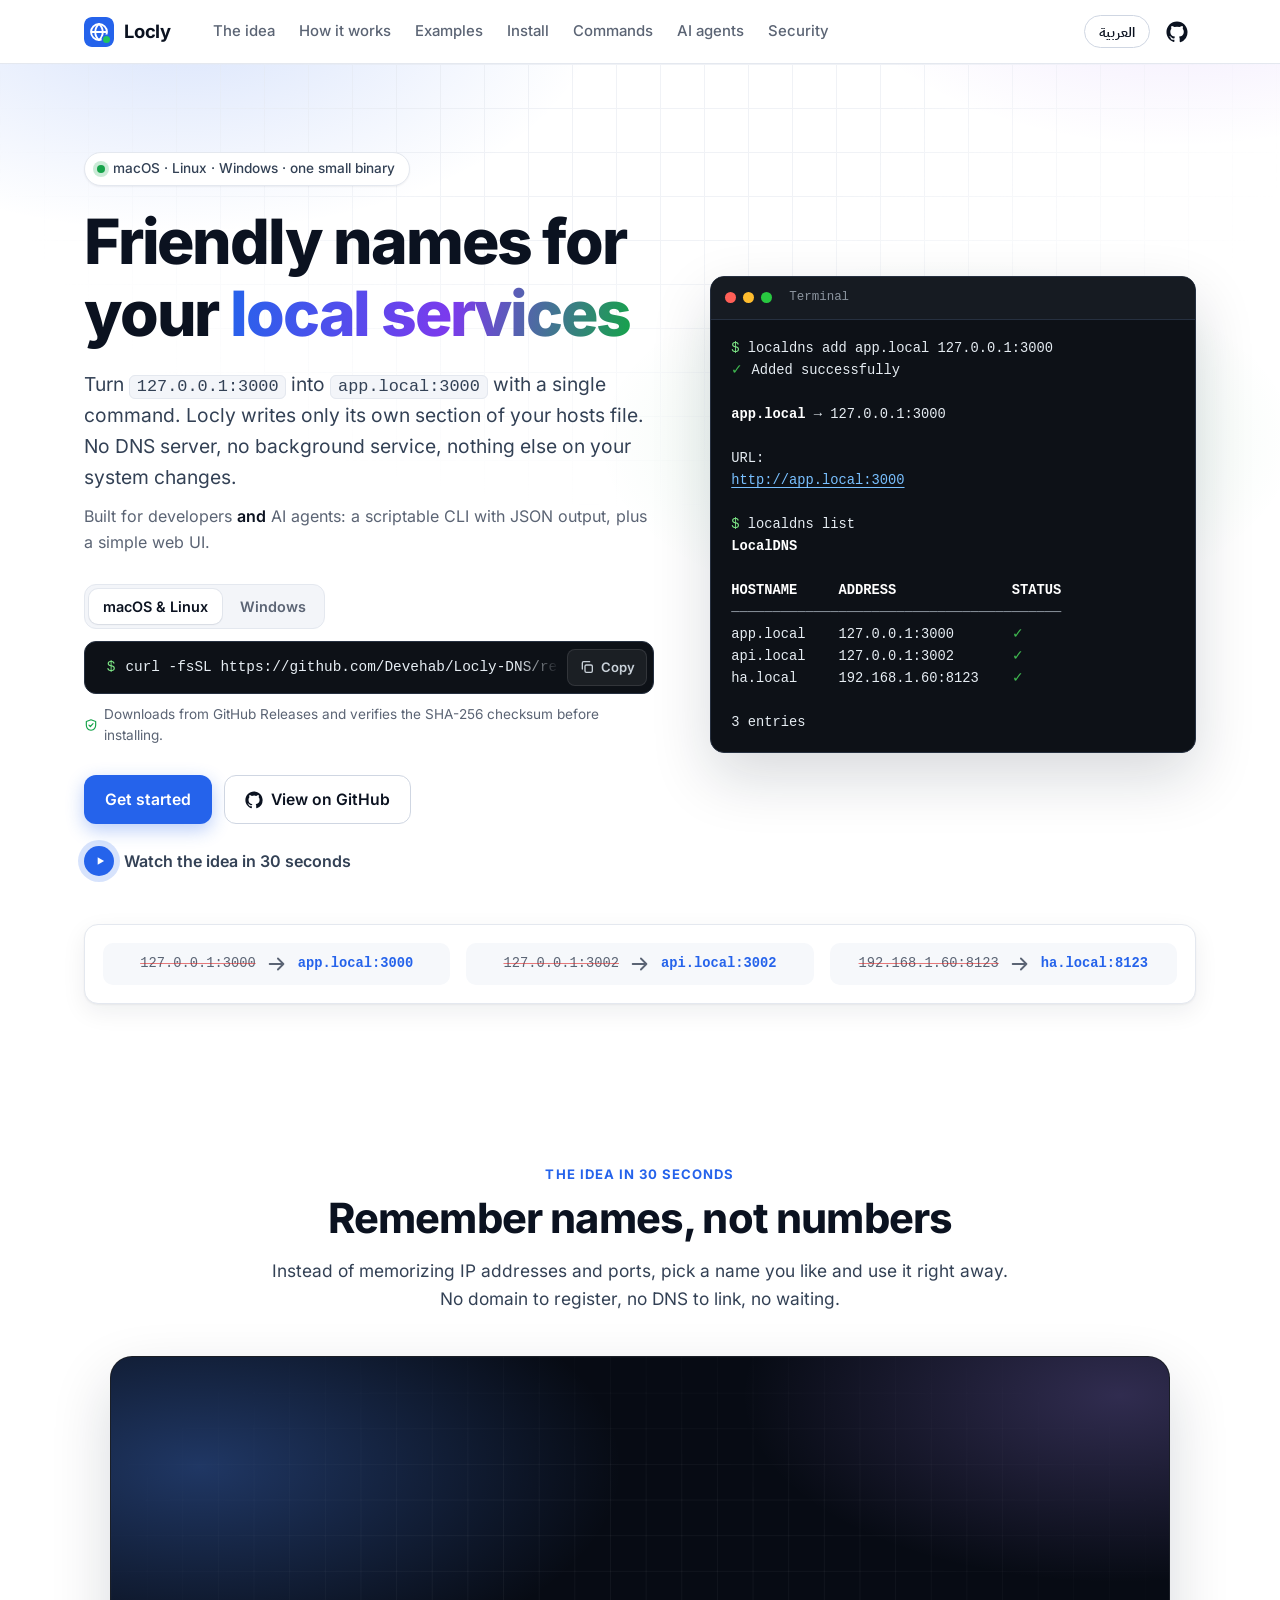
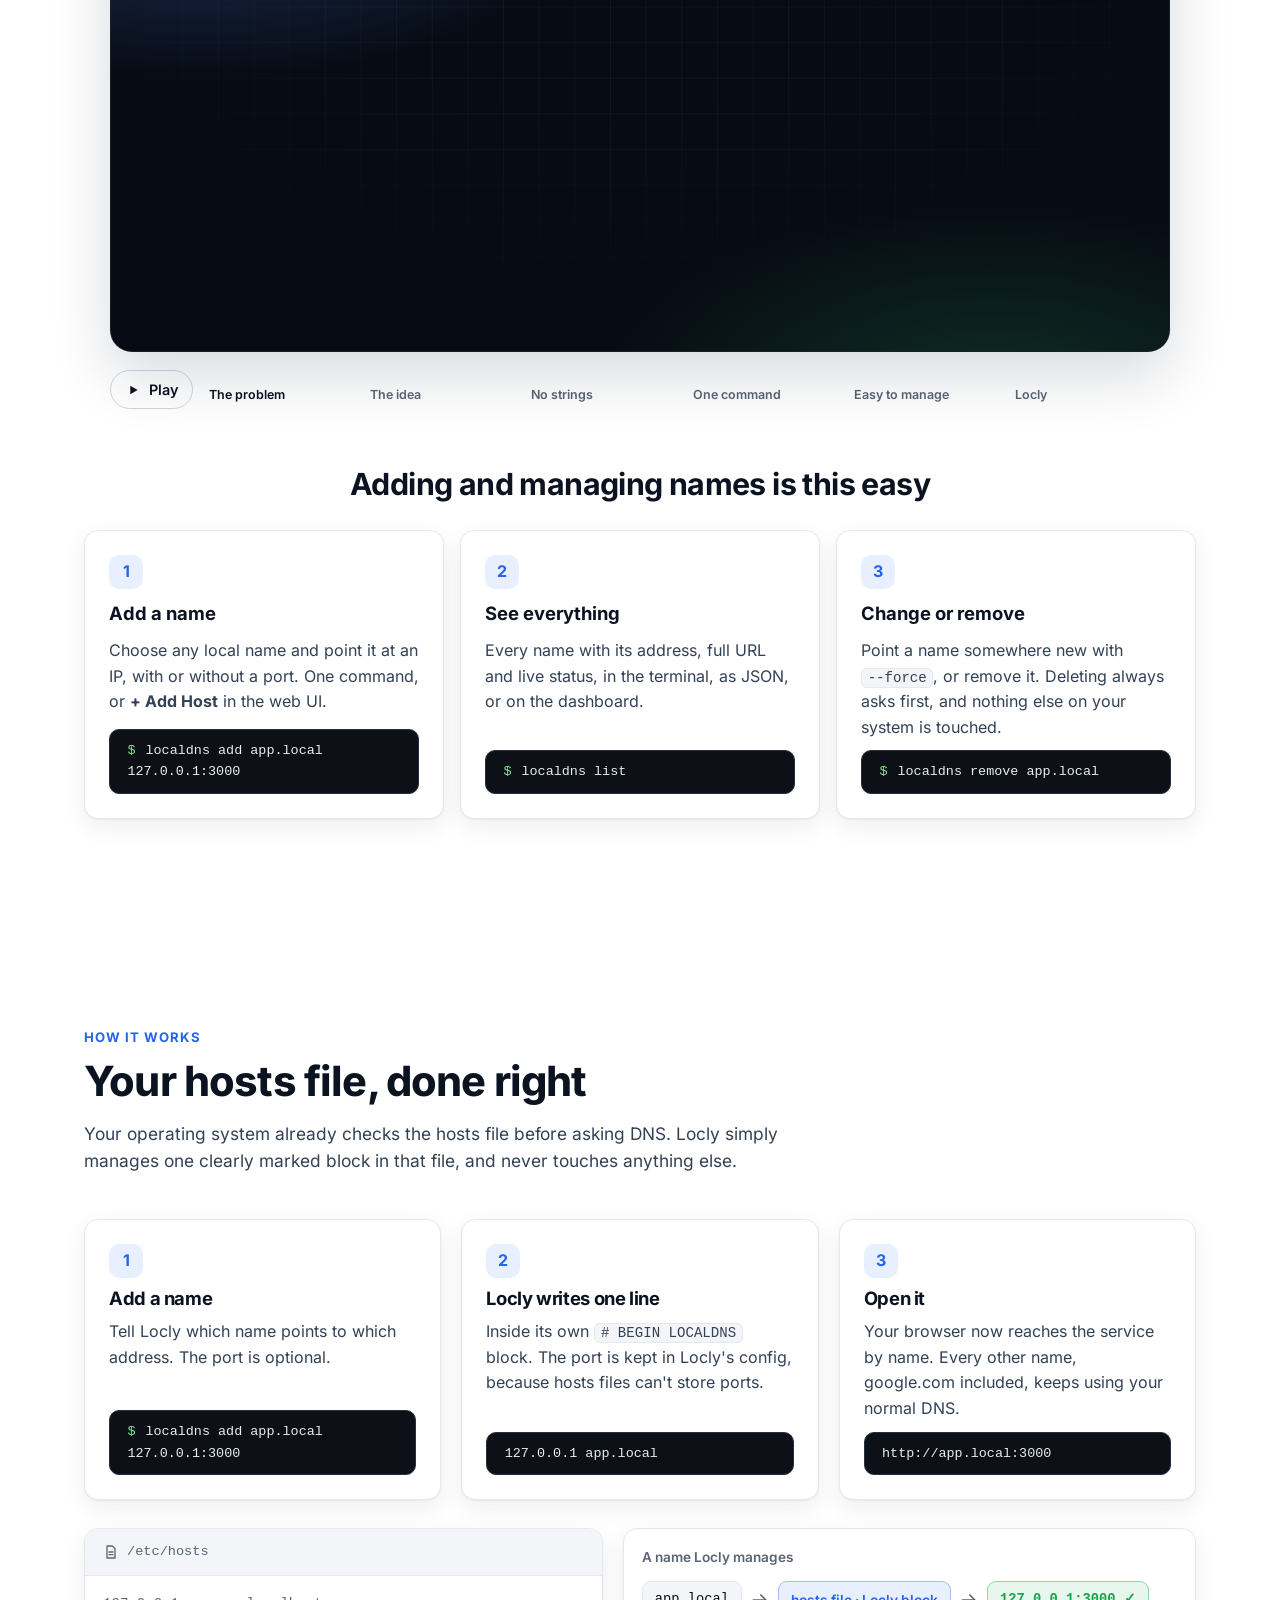
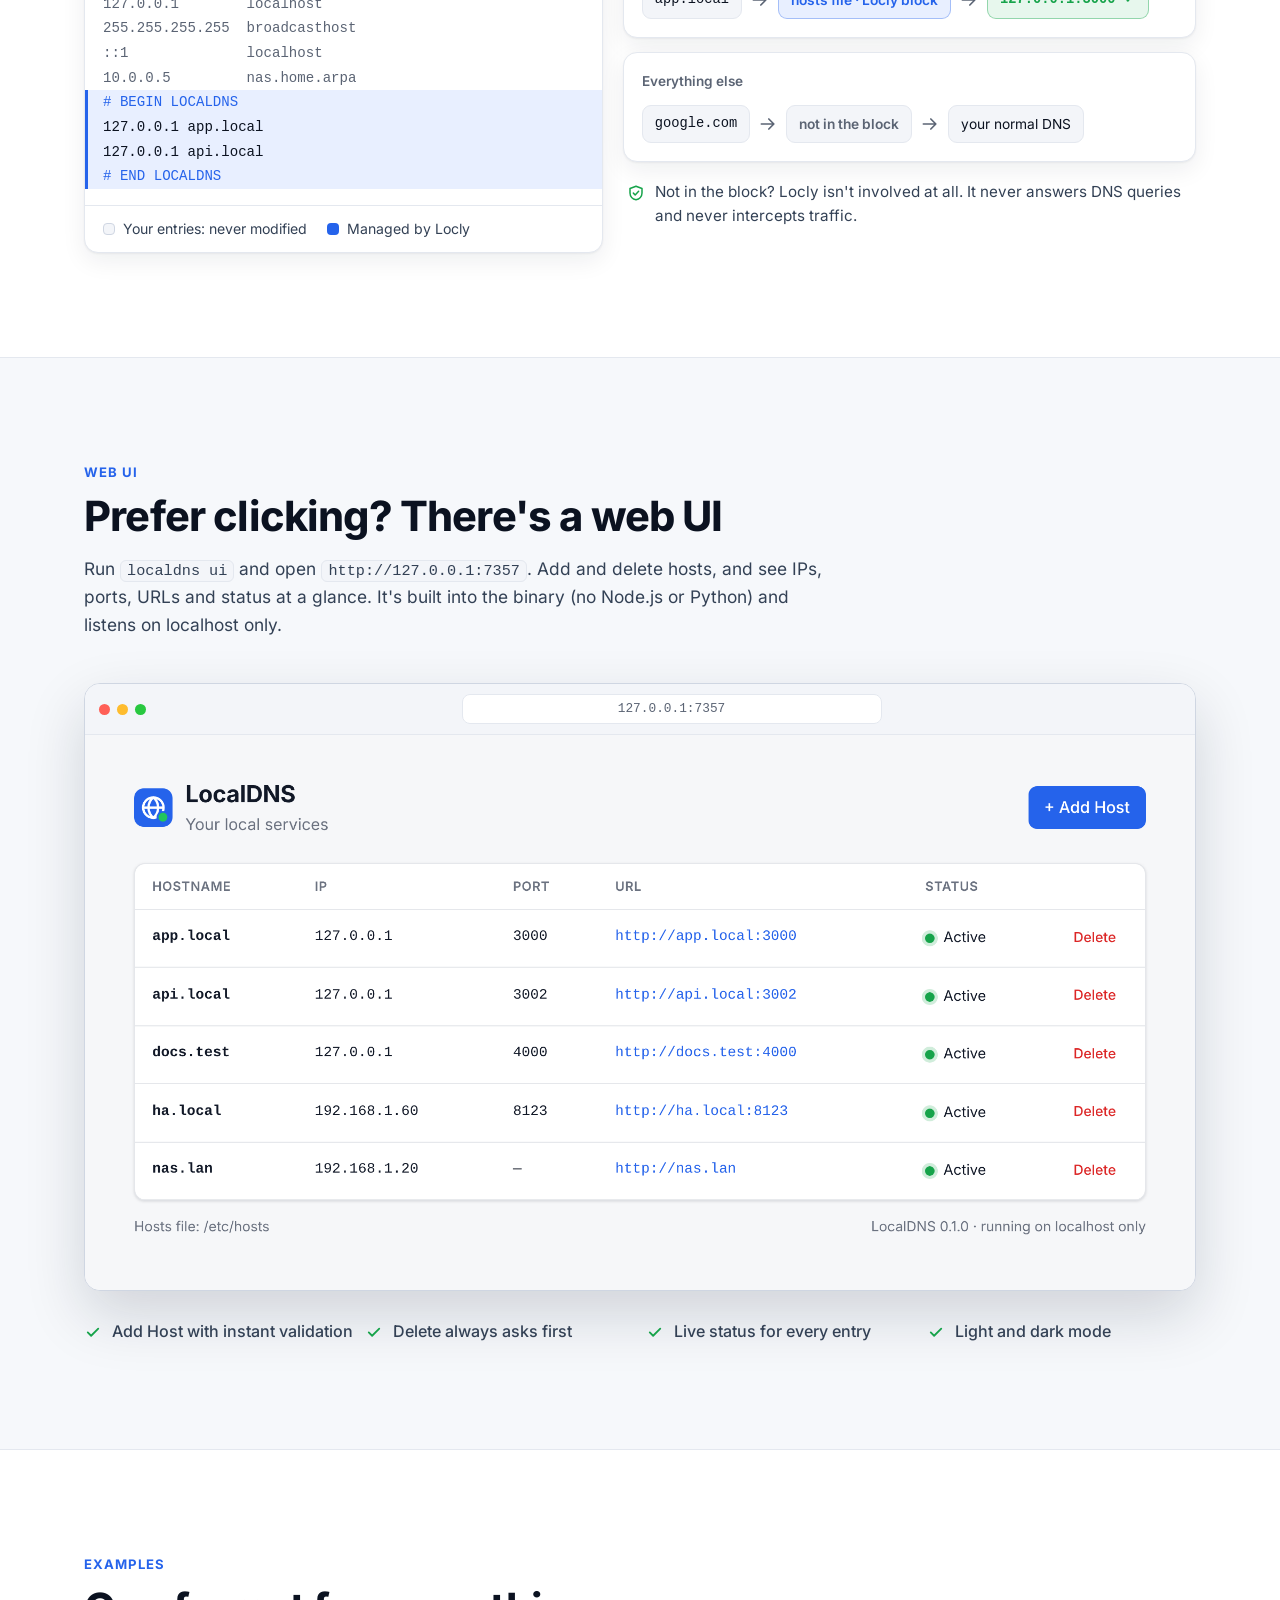
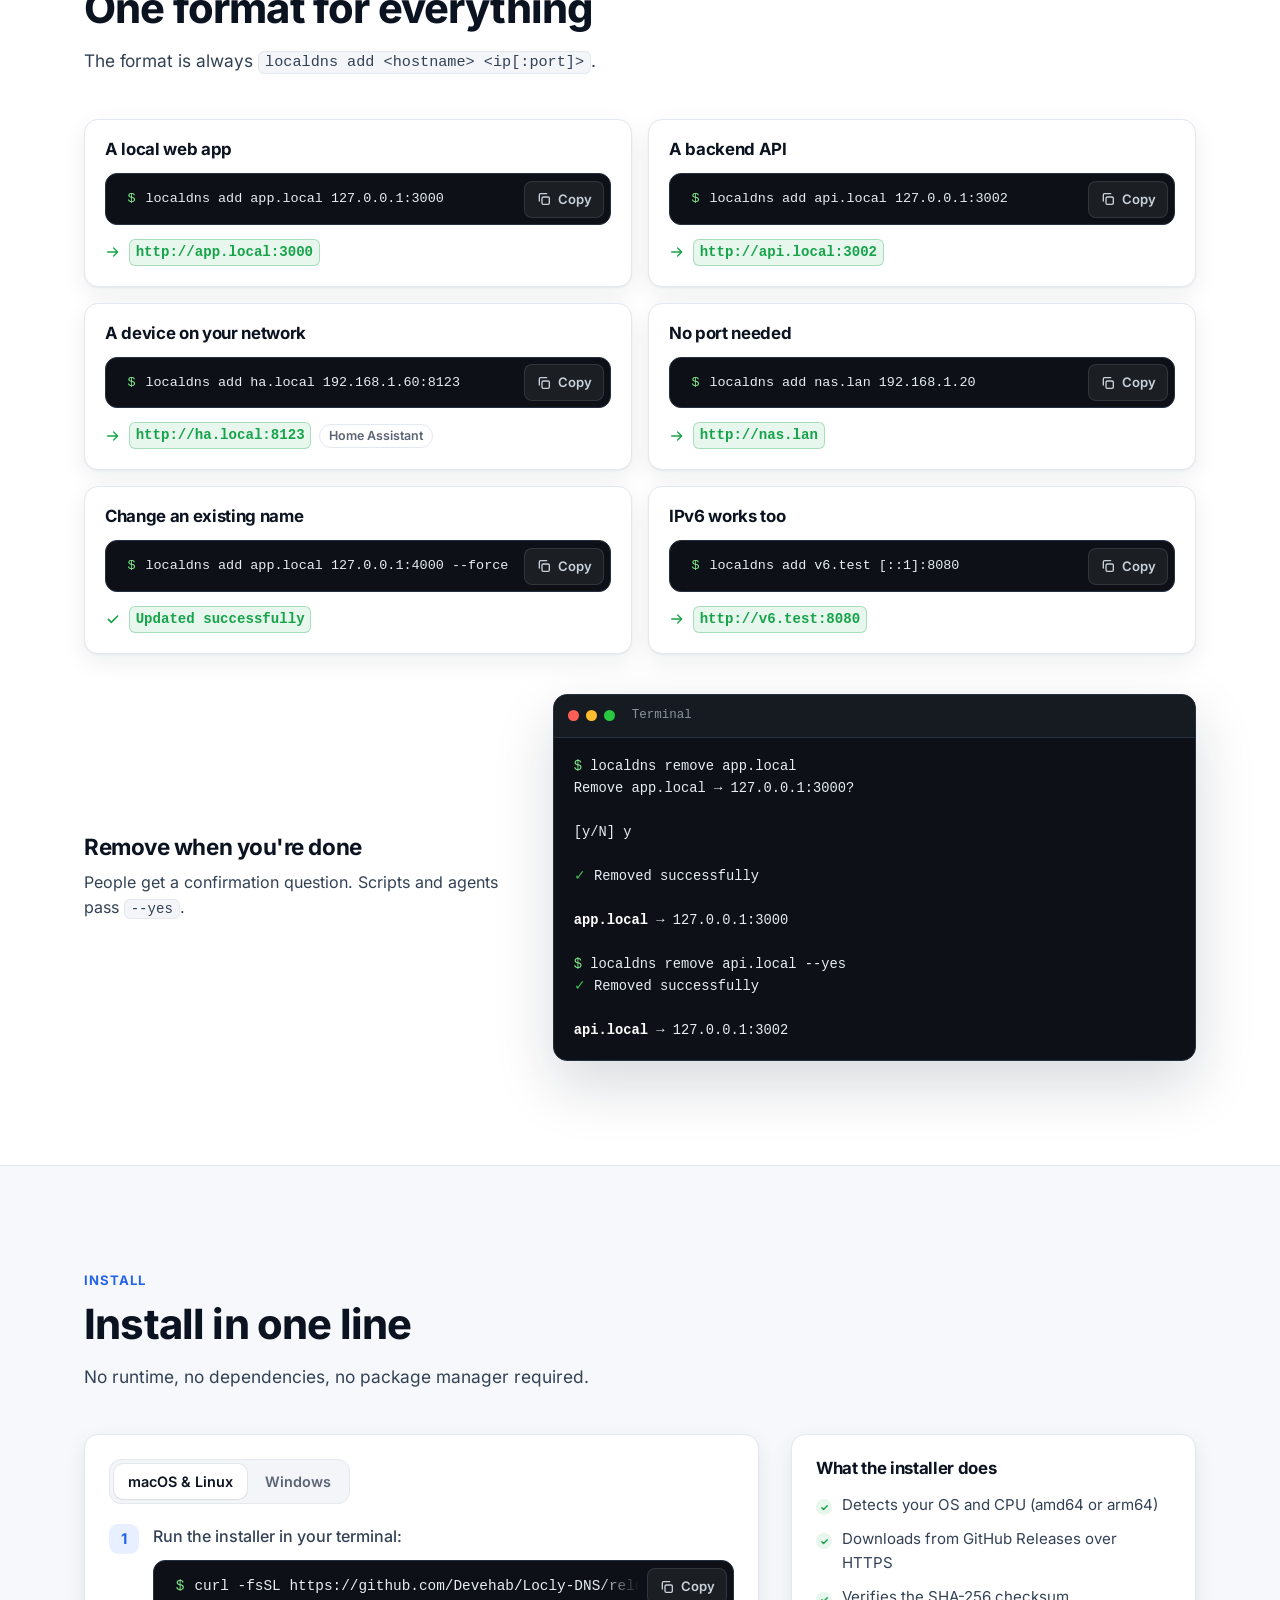
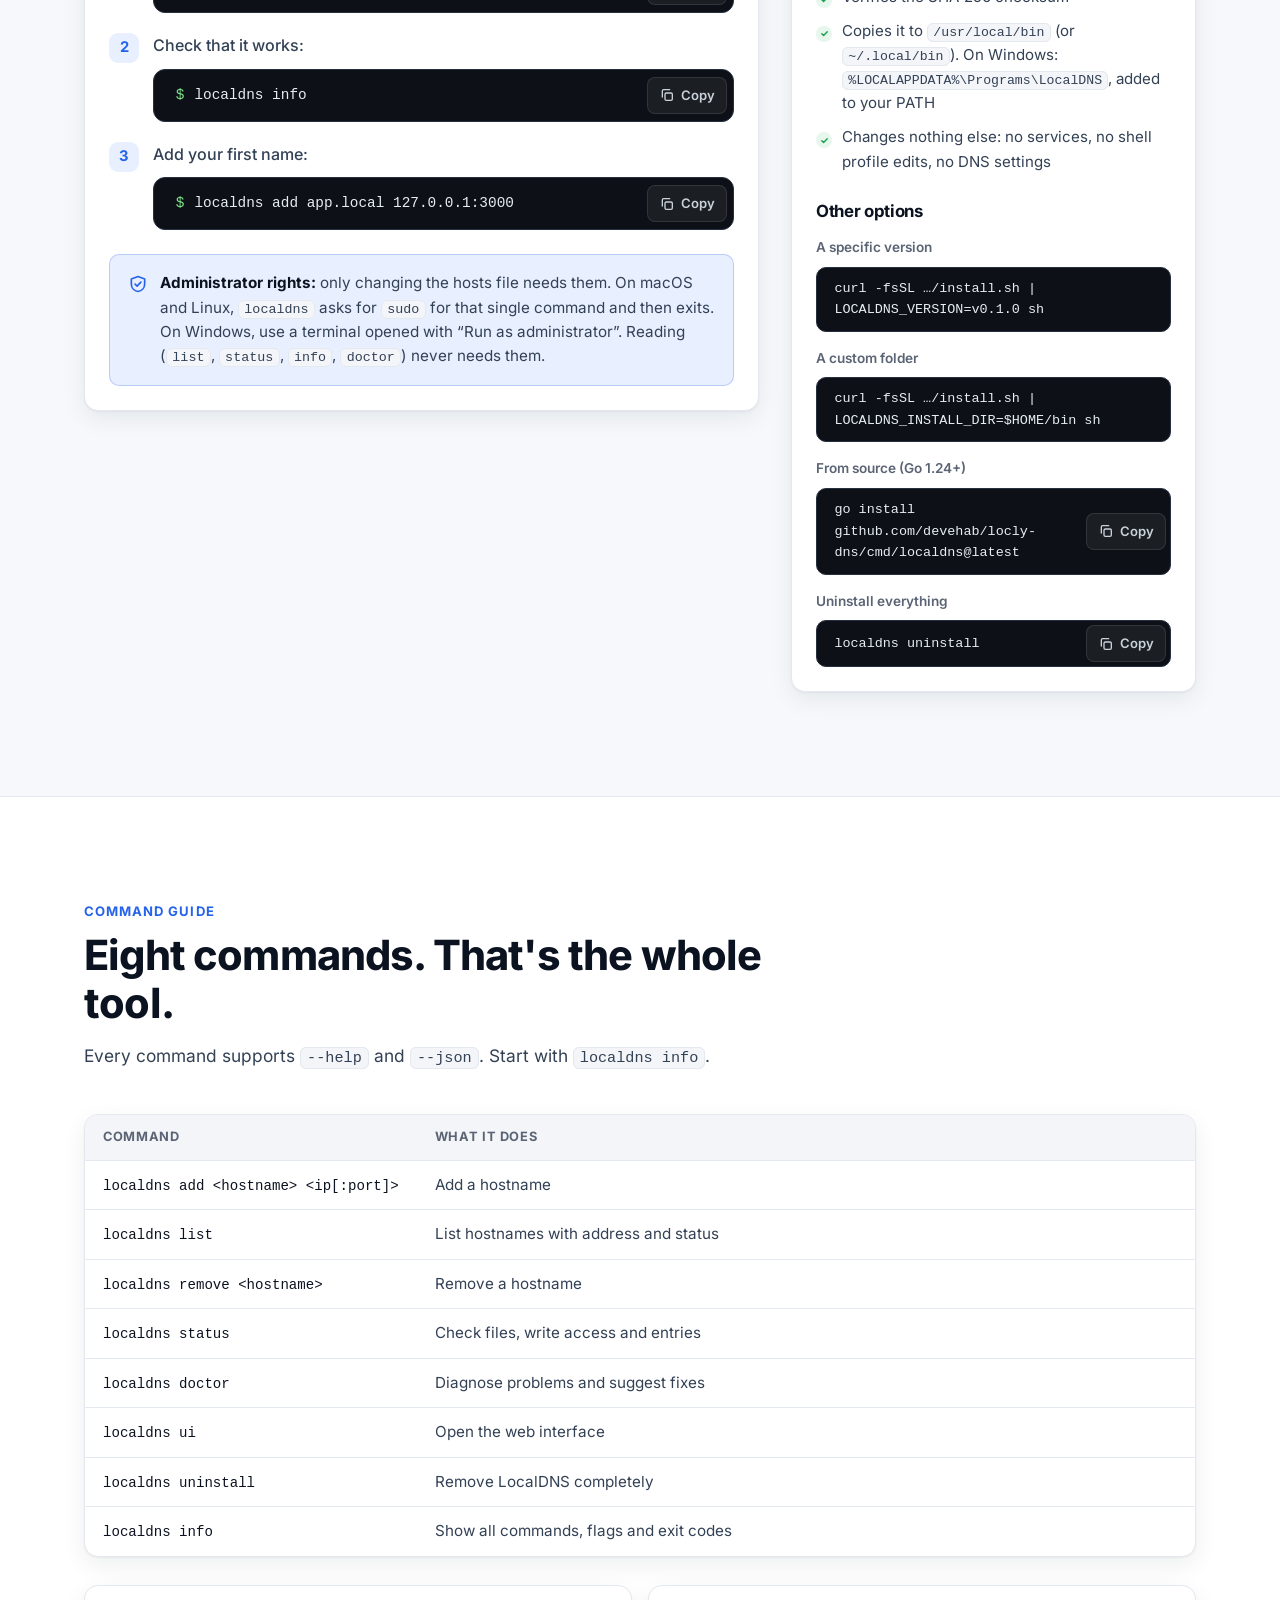
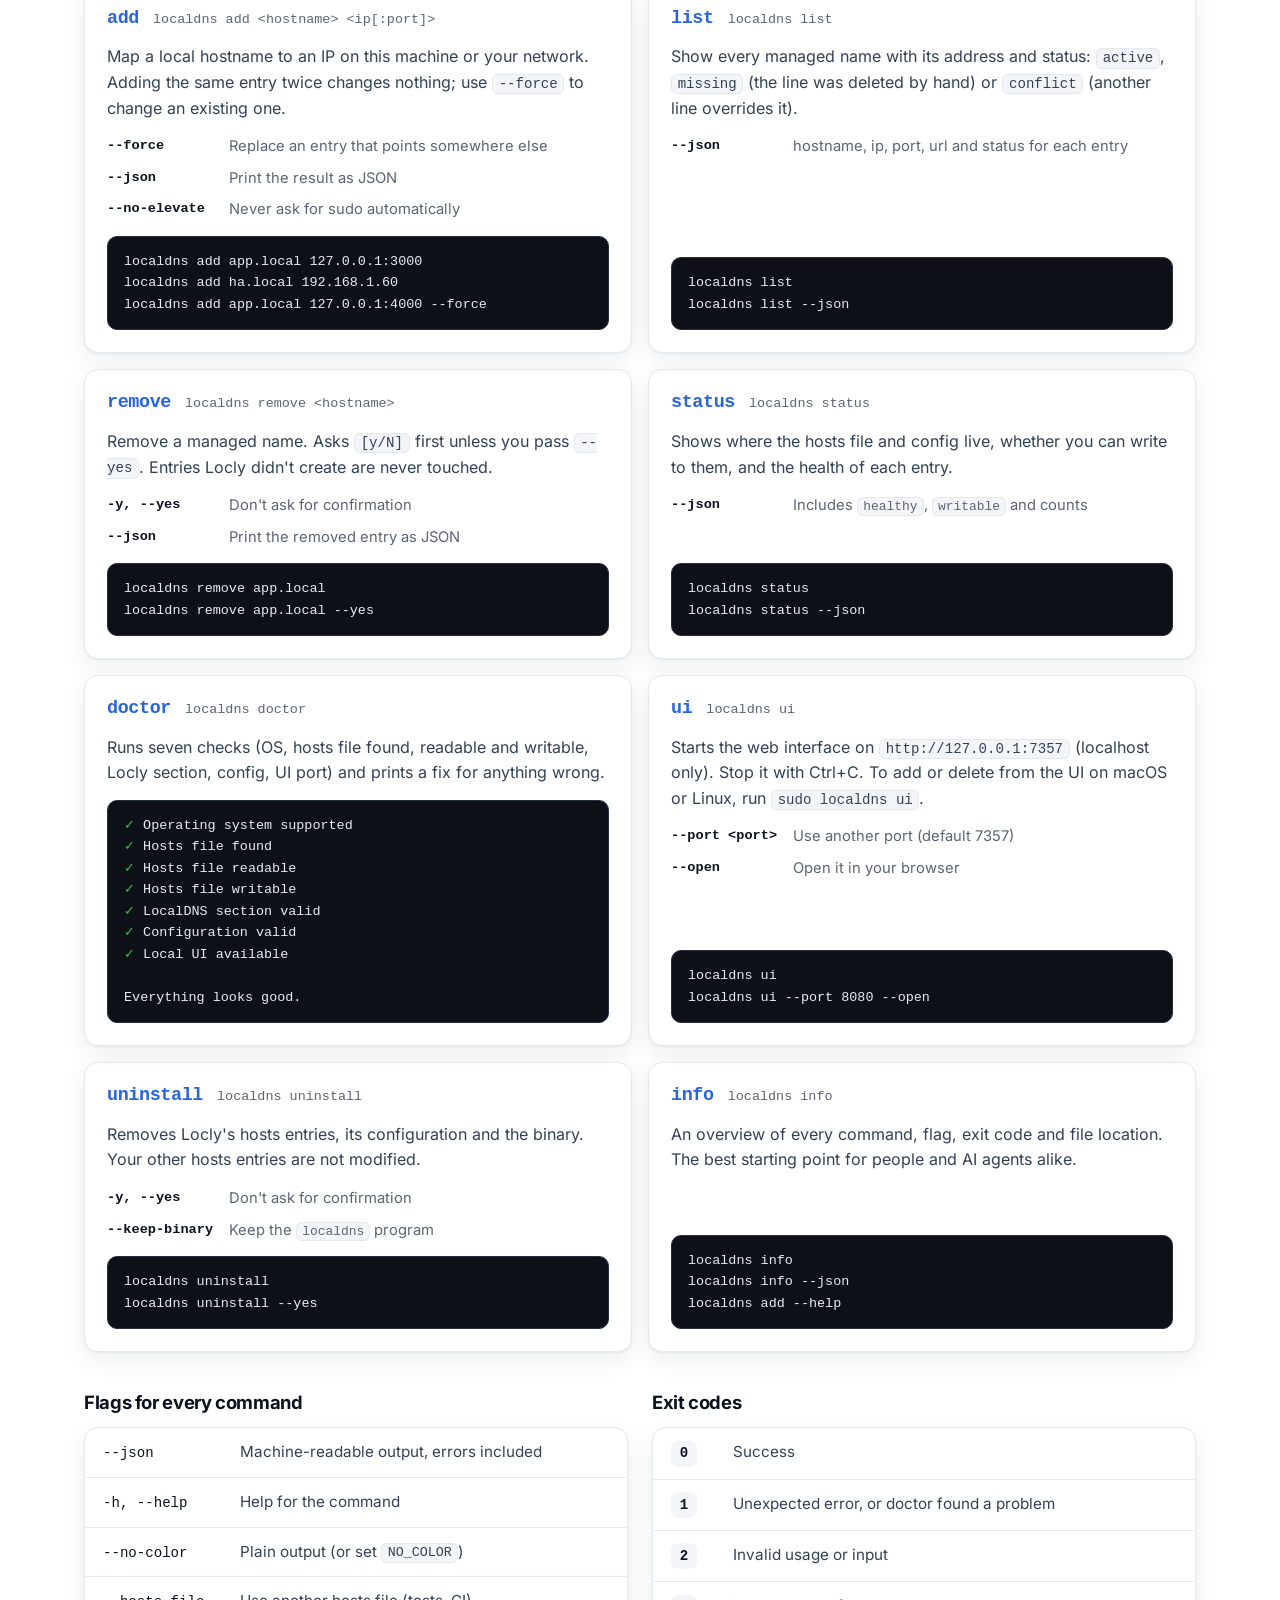
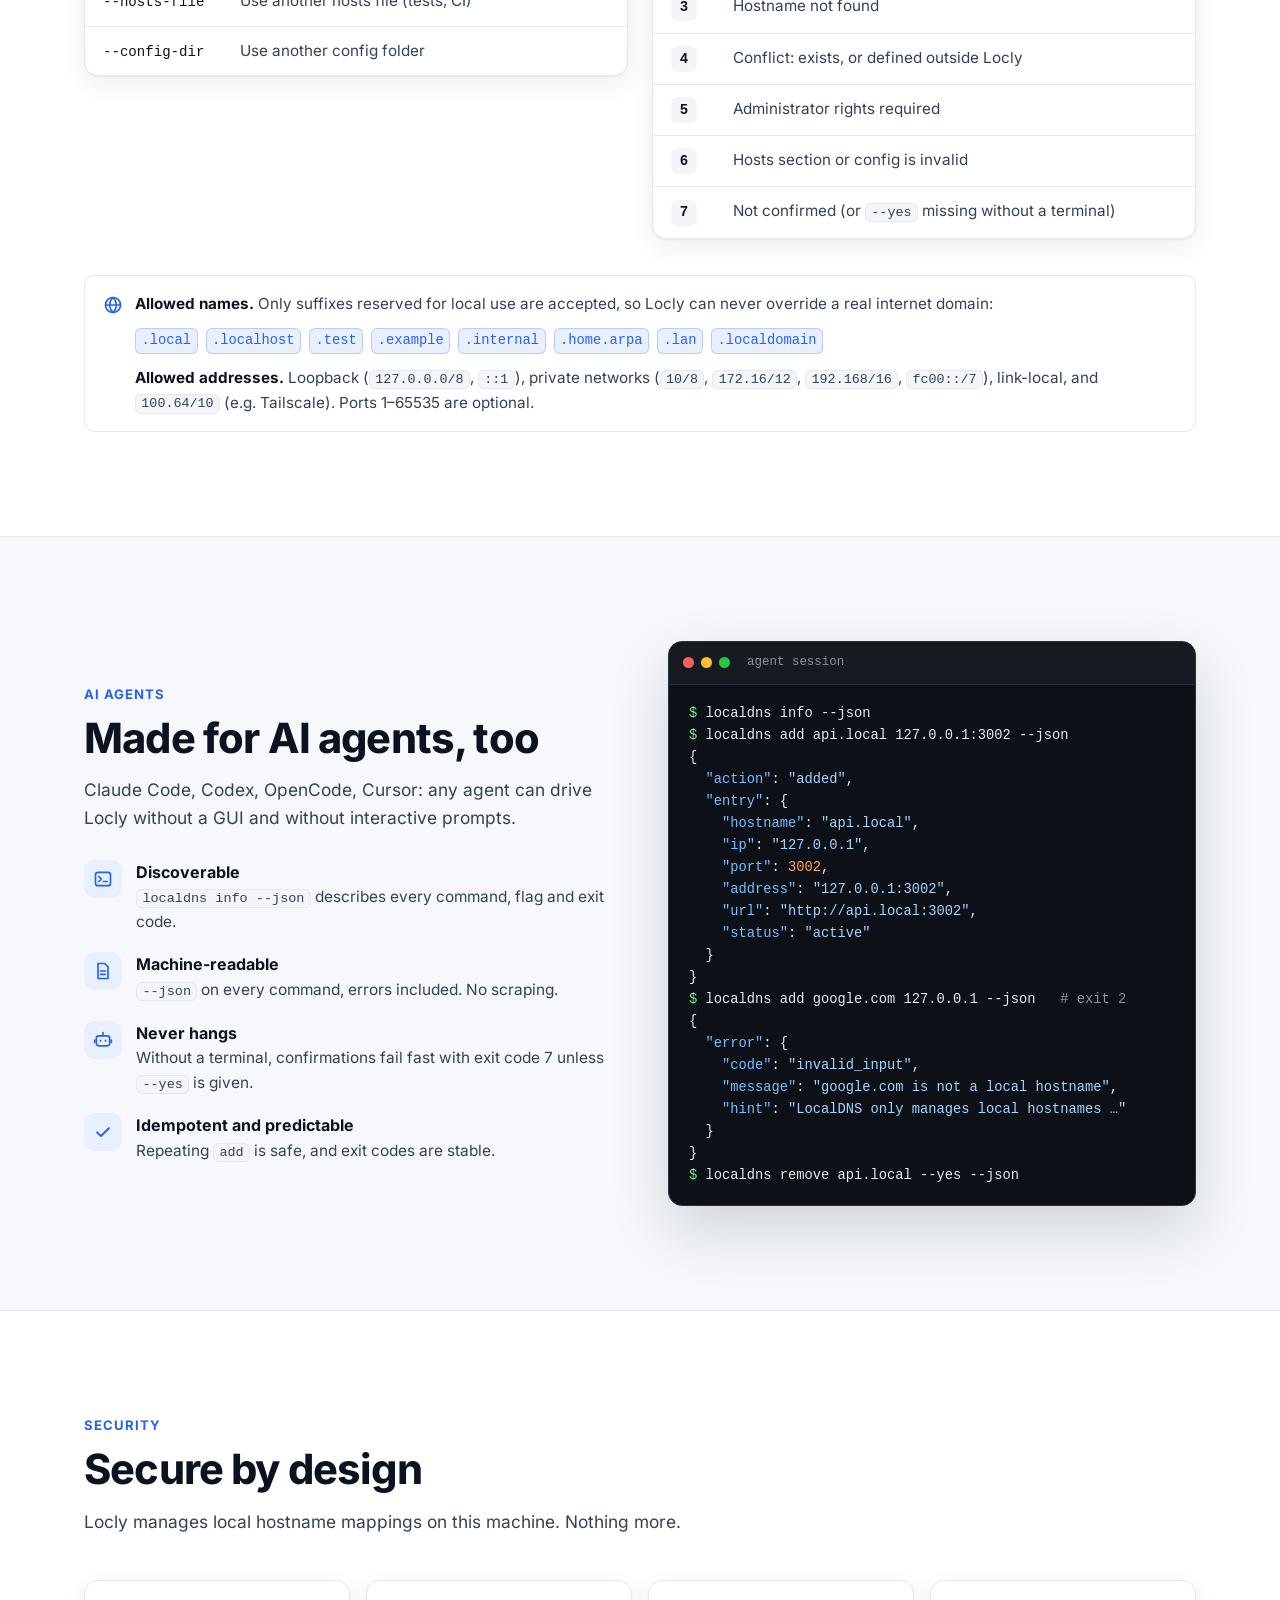
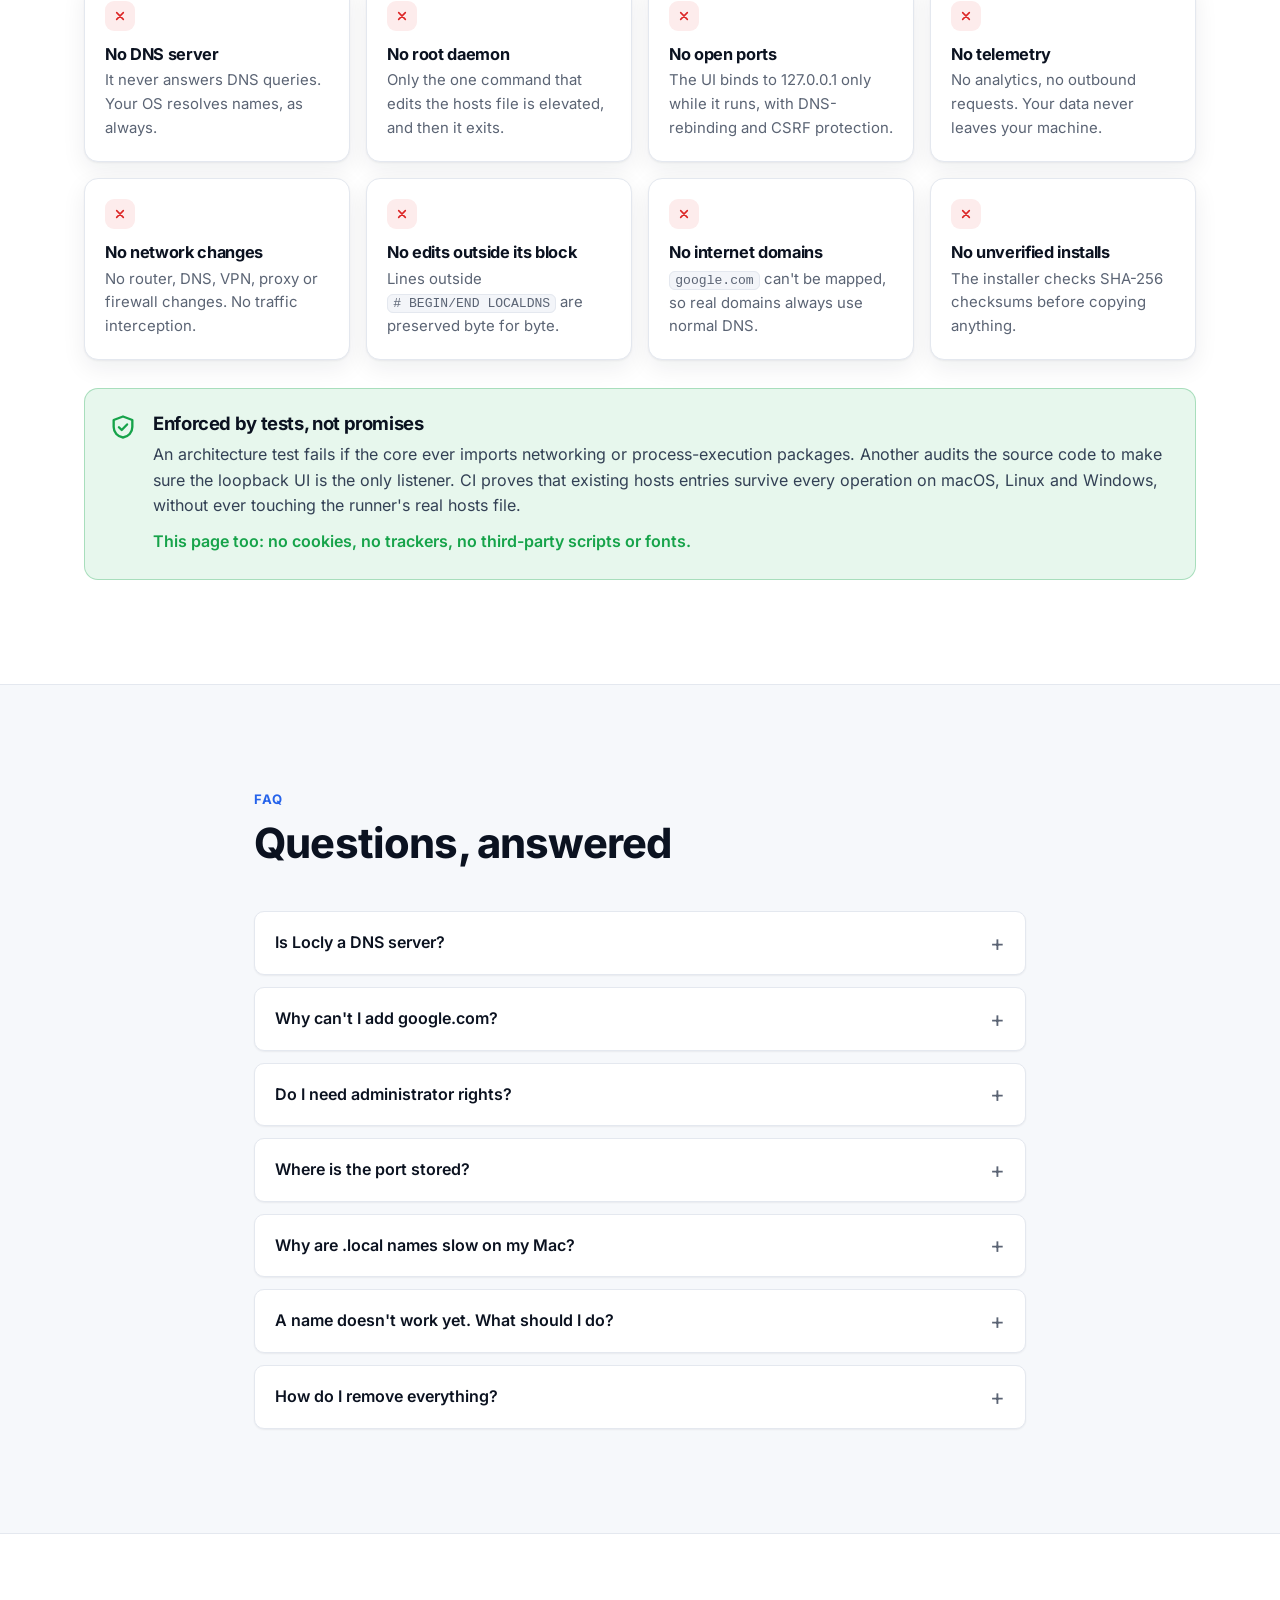
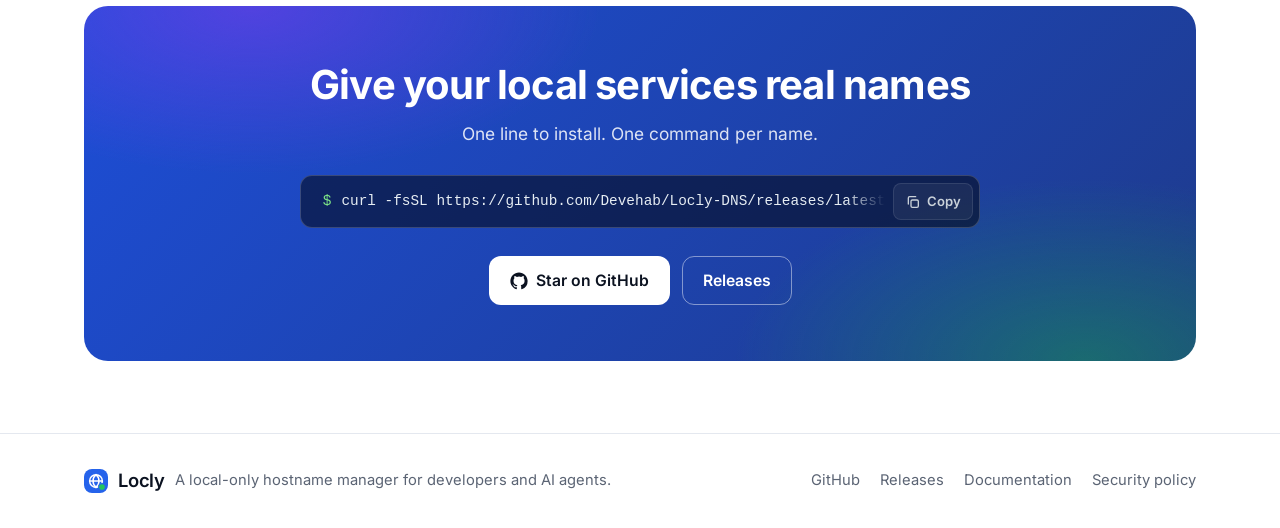
==== commit a9875af2: "Fade the story cursor out after the delete click Co-Authored-By: Claude Opus 5.5 <noreply@anthropic." ====
--- a/docs/index.html
+++ b/docs/index.html
@@ -339,7 +339,7 @@
                     </div>
                     <span class="m-click" style="--cx:86.5%;--cy:41%" data-v="c@4.0/0.45"></span>
                     <span class="m-click" style="--cx:83%;--cy:70%" data-v="c@4.9/0.45"></span>
-                    <svg class="m-cursor" viewBox="0 0 24 24" data-v="p@3.05/0.3 q@3.2/0.75:io r@4.35/0.5:io"><use href="#i-cursor"/></svg>
+                    <svg class="m-cursor" viewBox="0 0 24 24" data-v="p@3.05/0.3 q@3.2/0.75:io r@4.35/0.5:io o@5.15/0.35"><use href="#i-cursor"/></svg>
                   </div>
                 </div>
               </div>
--- a/docs/assets/site.css
+++ b/docs/assets/site.css
@@ -2693,7 +2693,7 @@
   top: calc(112% + (41% - 112%) * var(--q, 0) + (70% - 41%) * var(--r, 0));
   translate: -21% -12%;
   transform: none;
-  opacity: var(--p, 0);
+  opacity: calc(var(--p, 0) * (1 - var(--o, 0)));
   filter: drop-shadow(0 calc(0.4 * var(--u)) calc(0.8 * var(--u)) rgba(0, 0, 0, 0.35));
 }
 
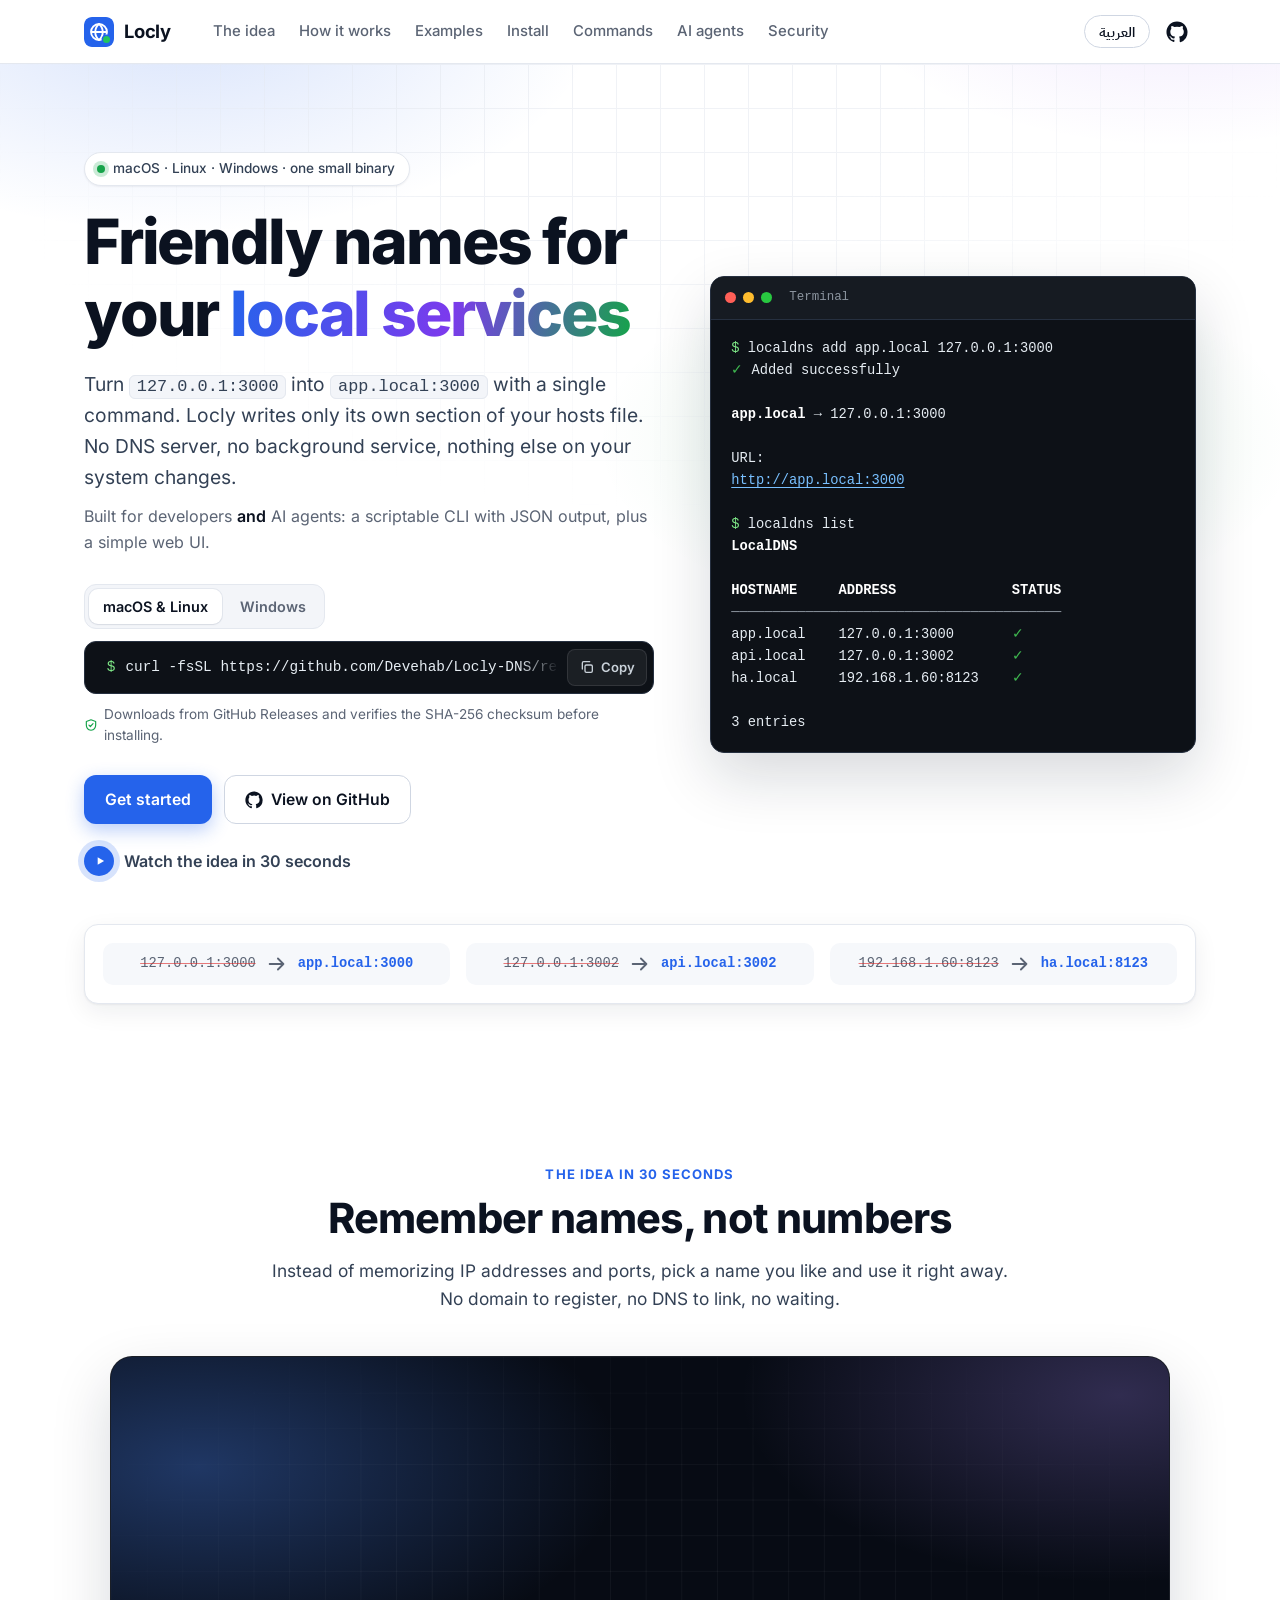
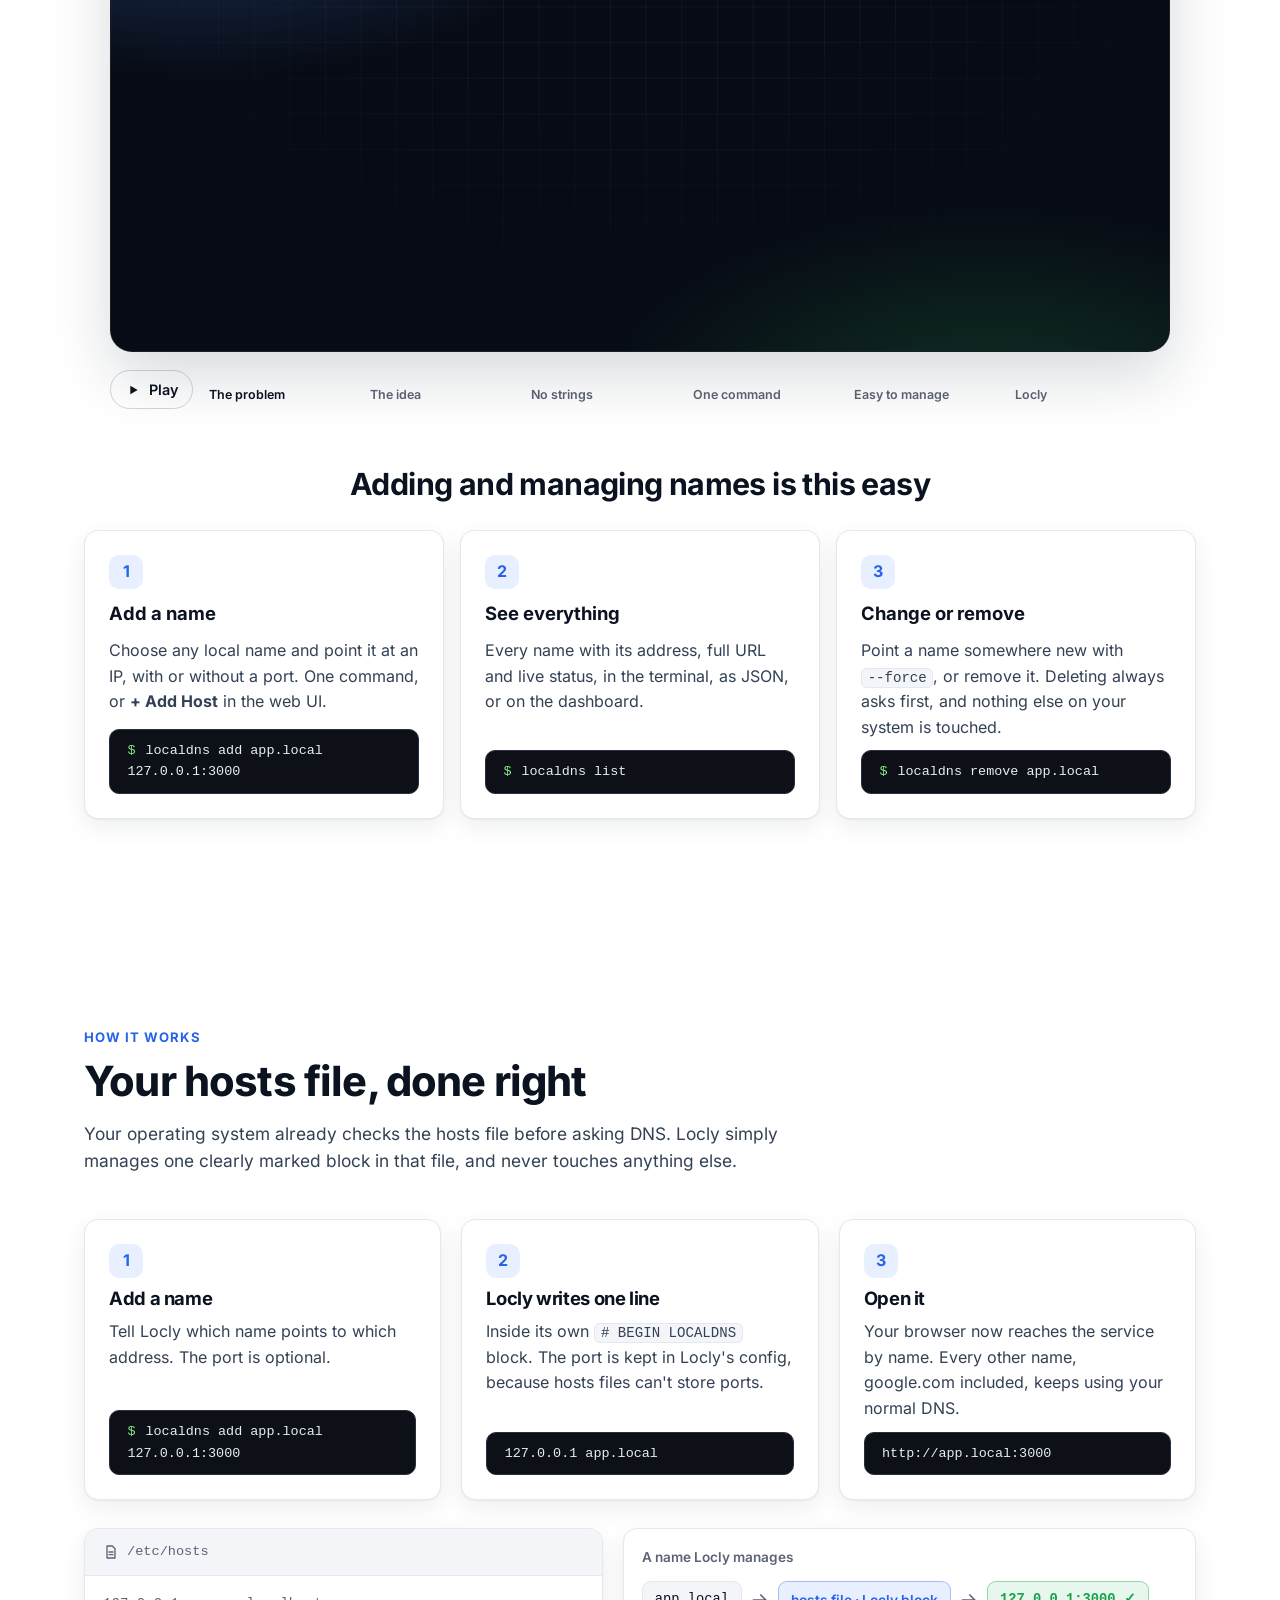
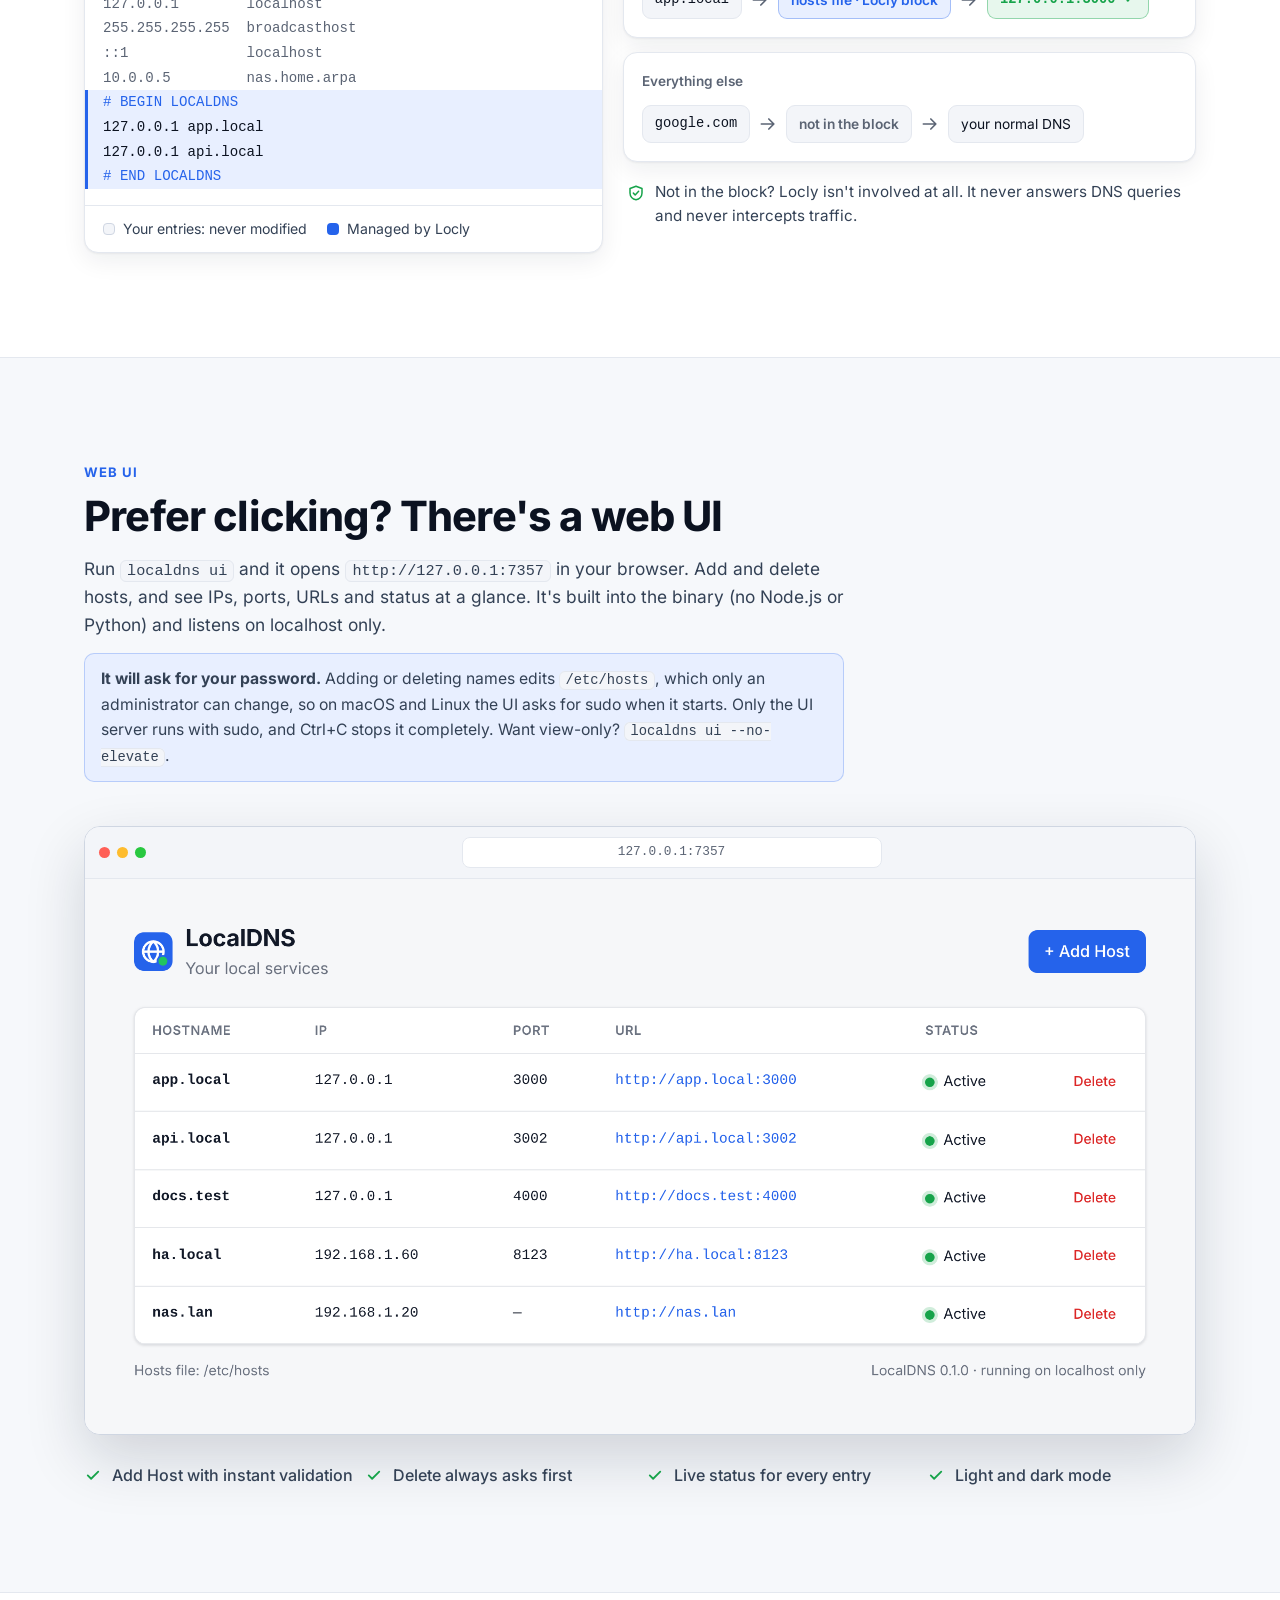
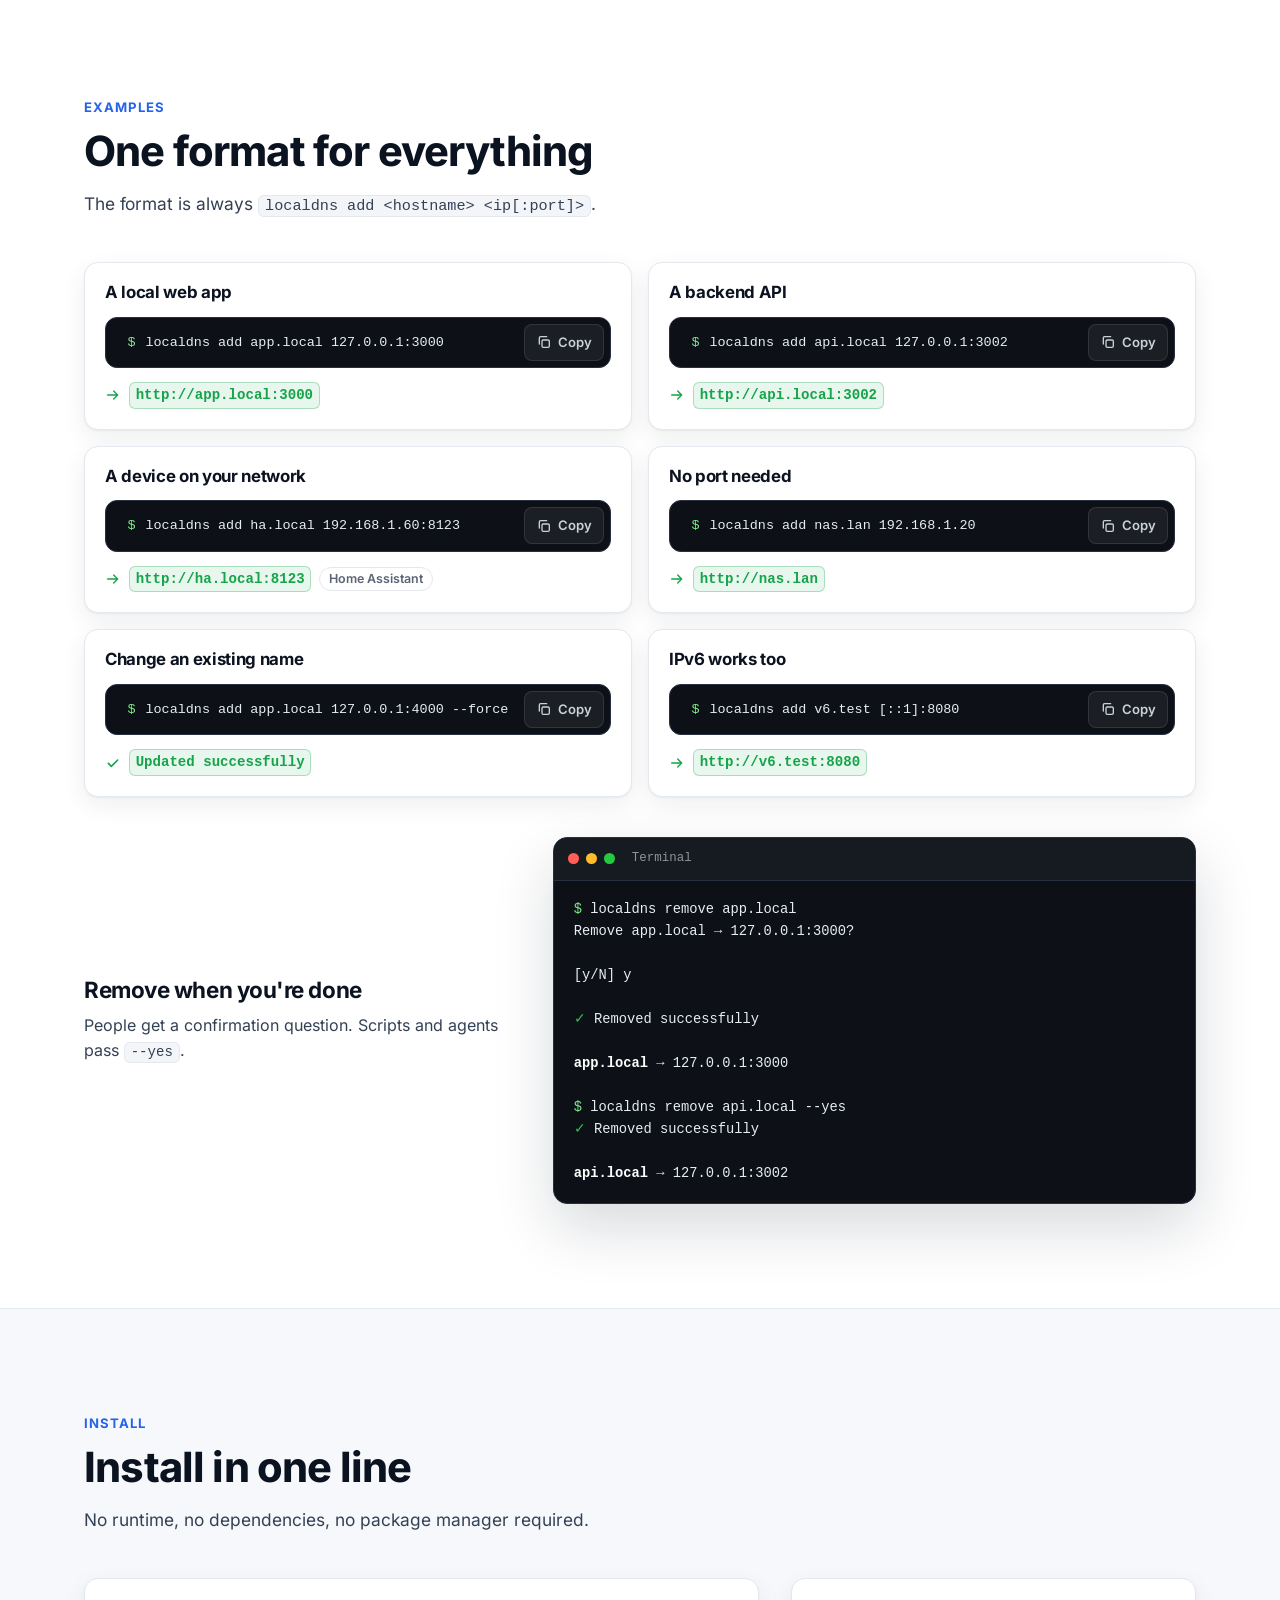
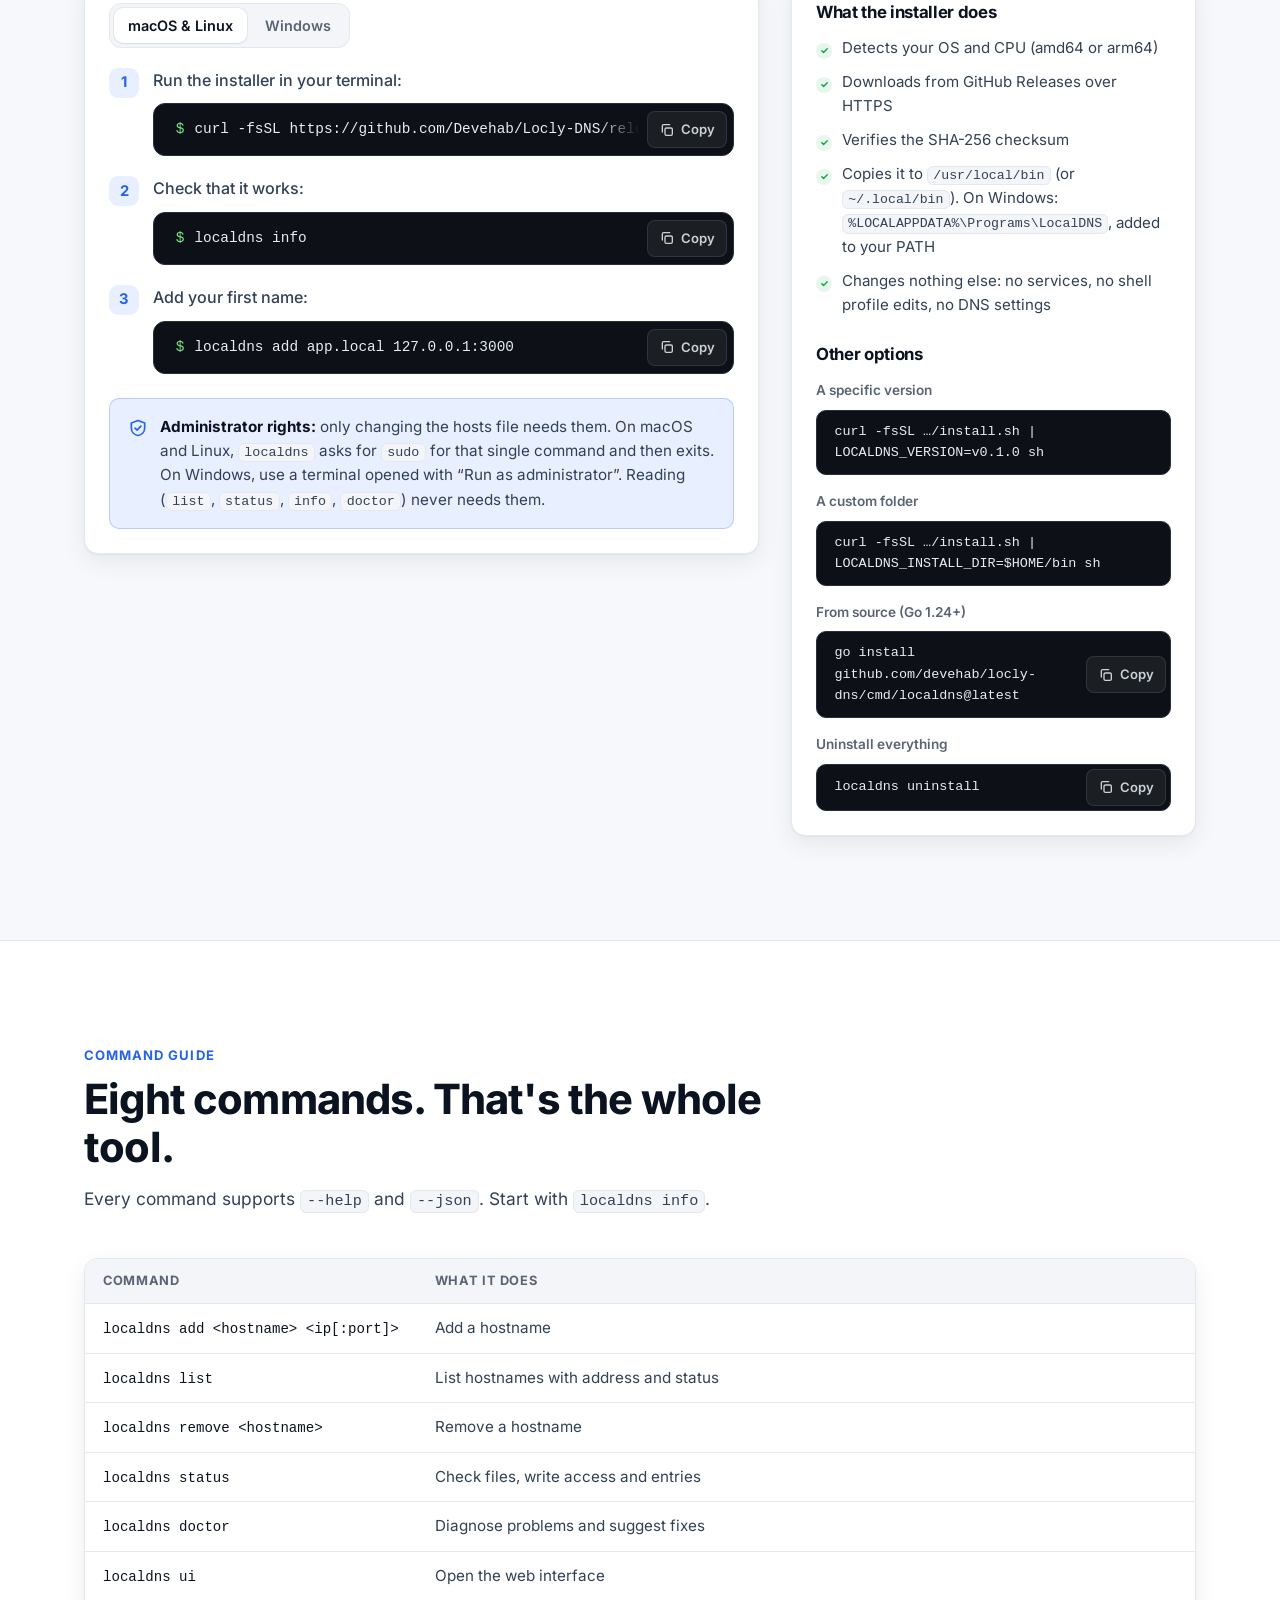
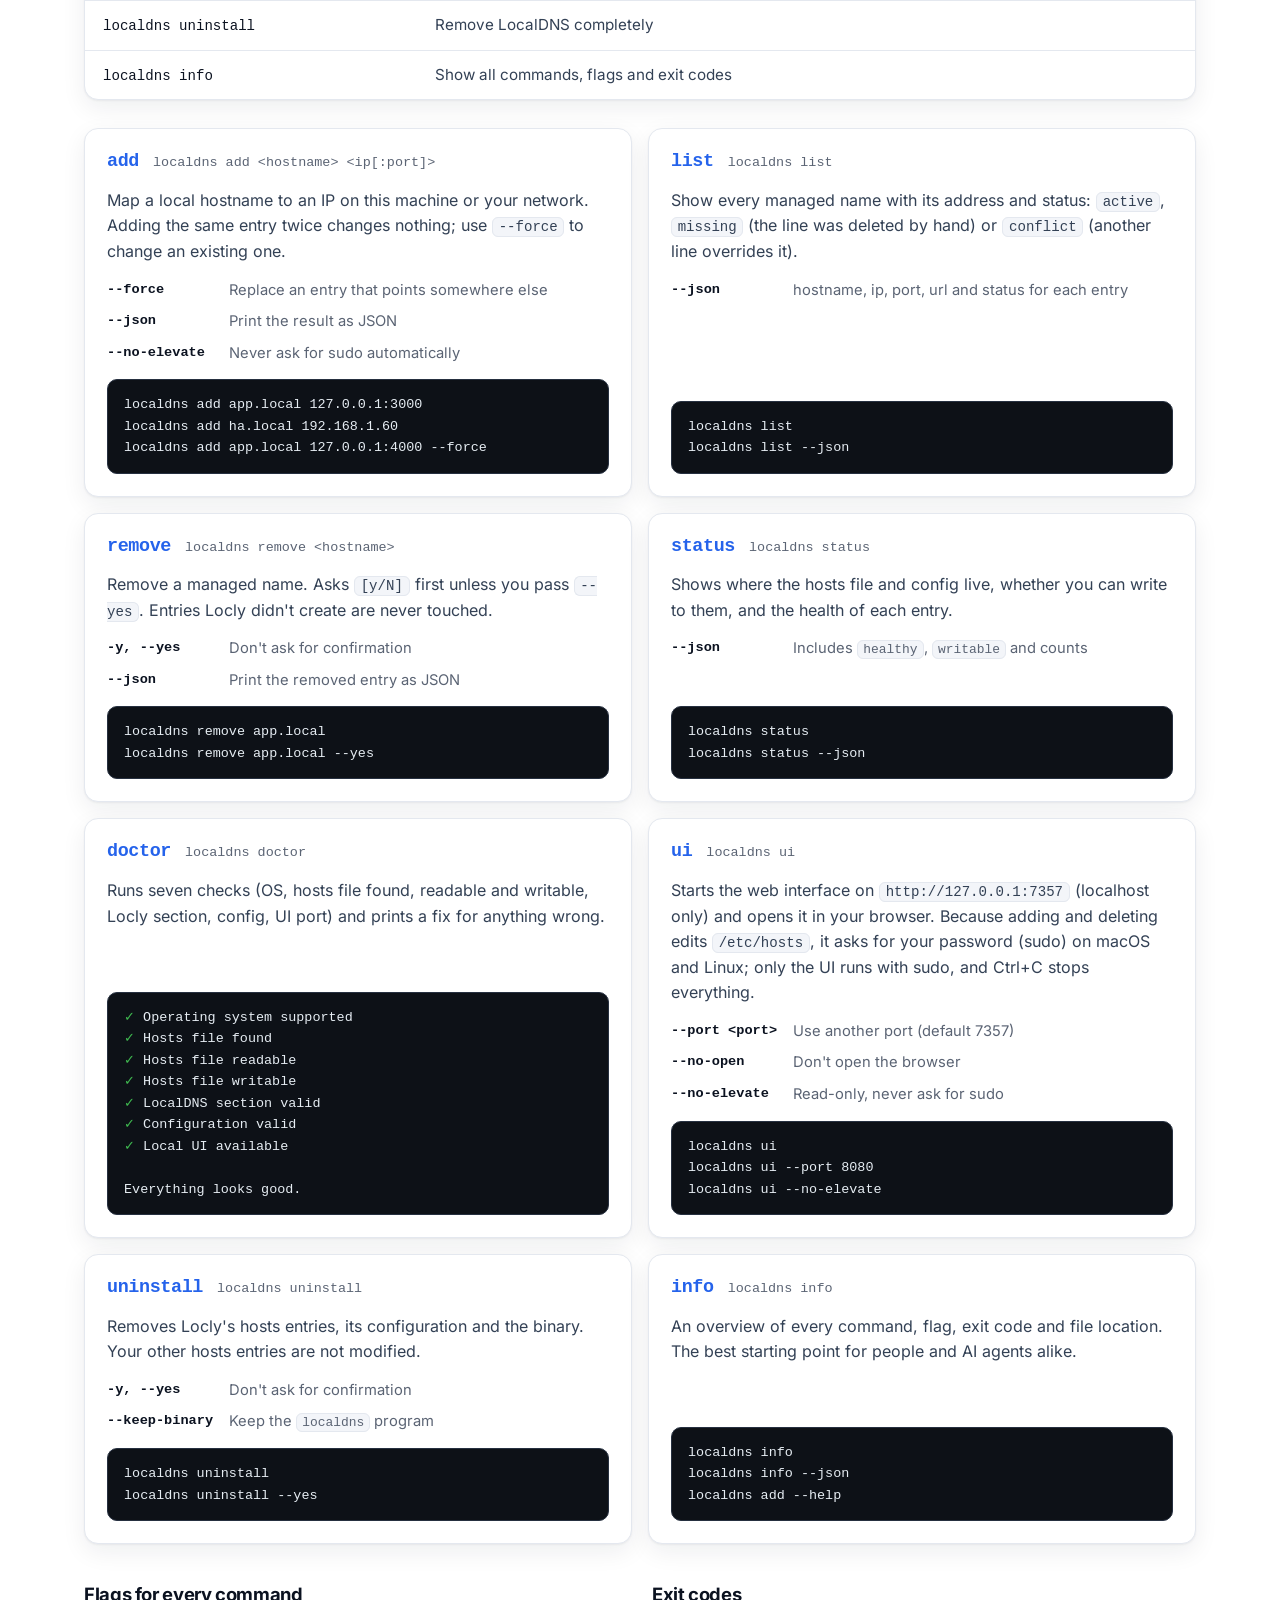
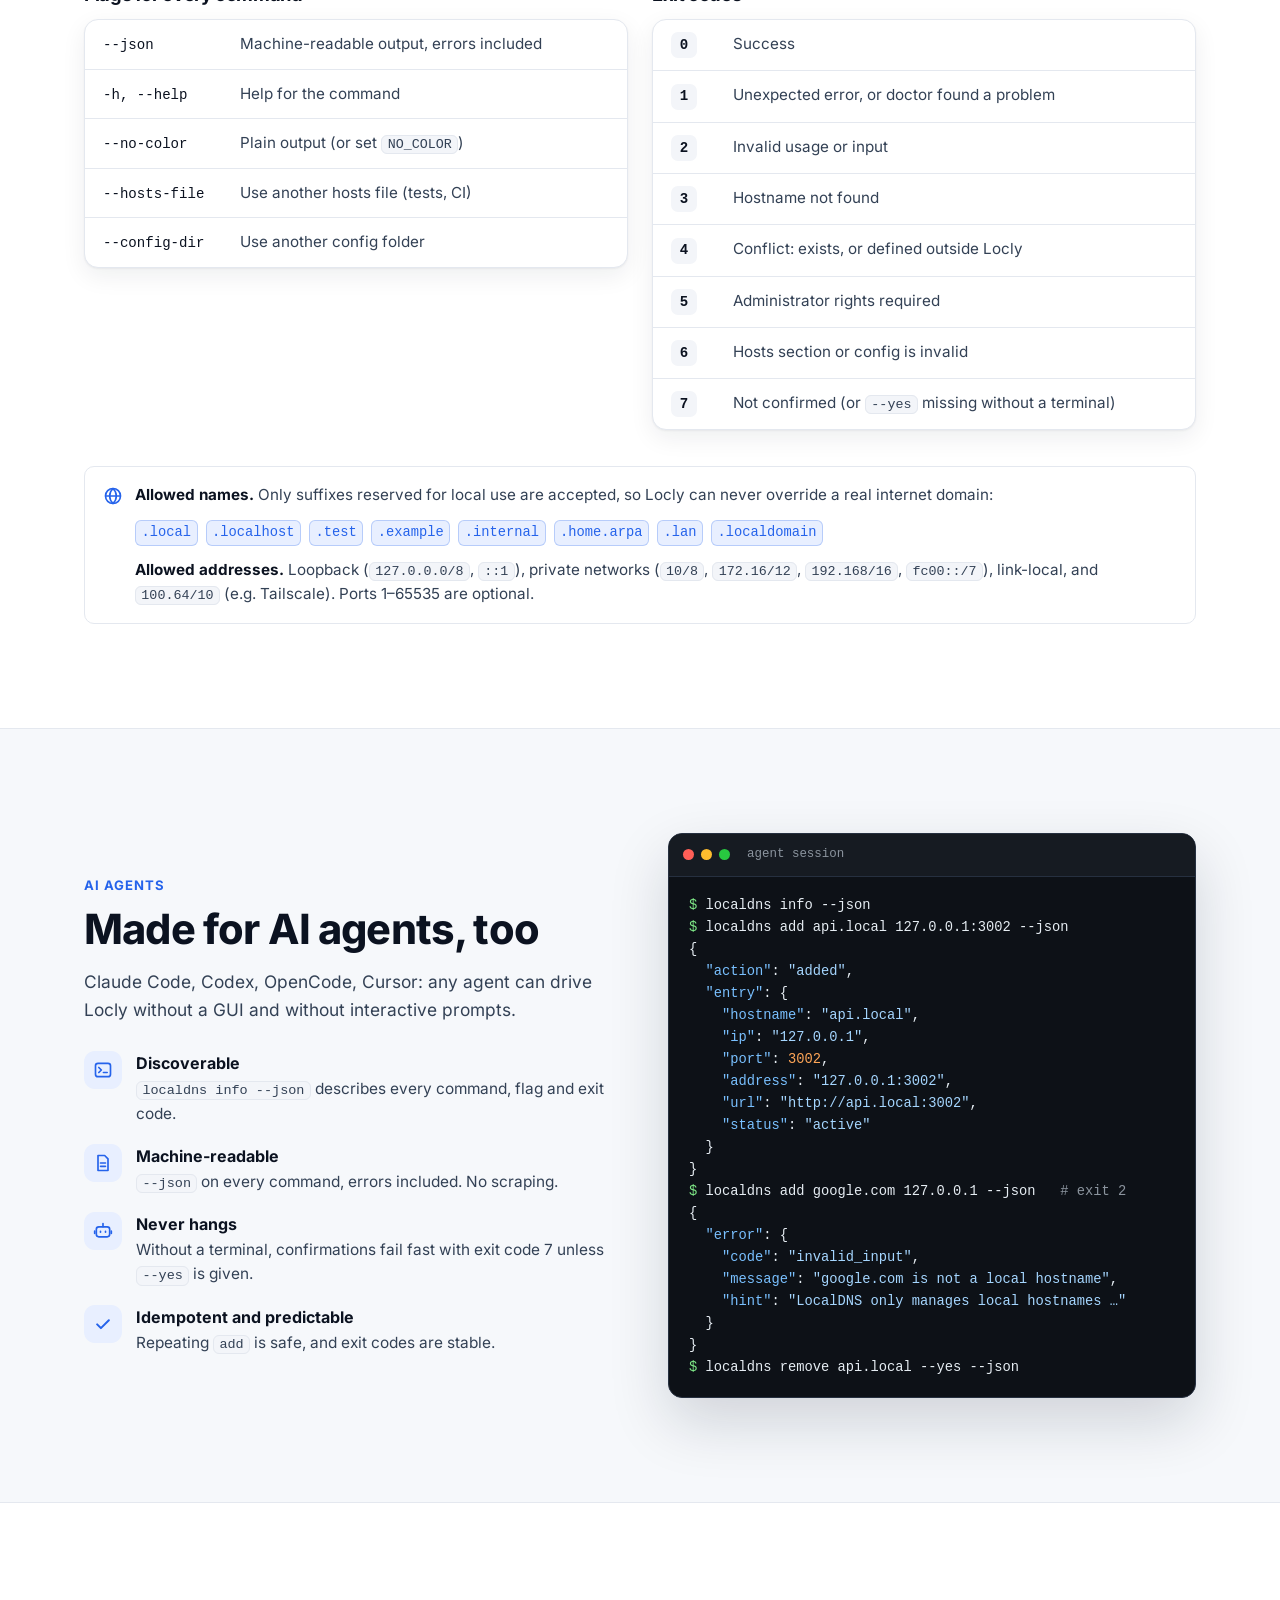
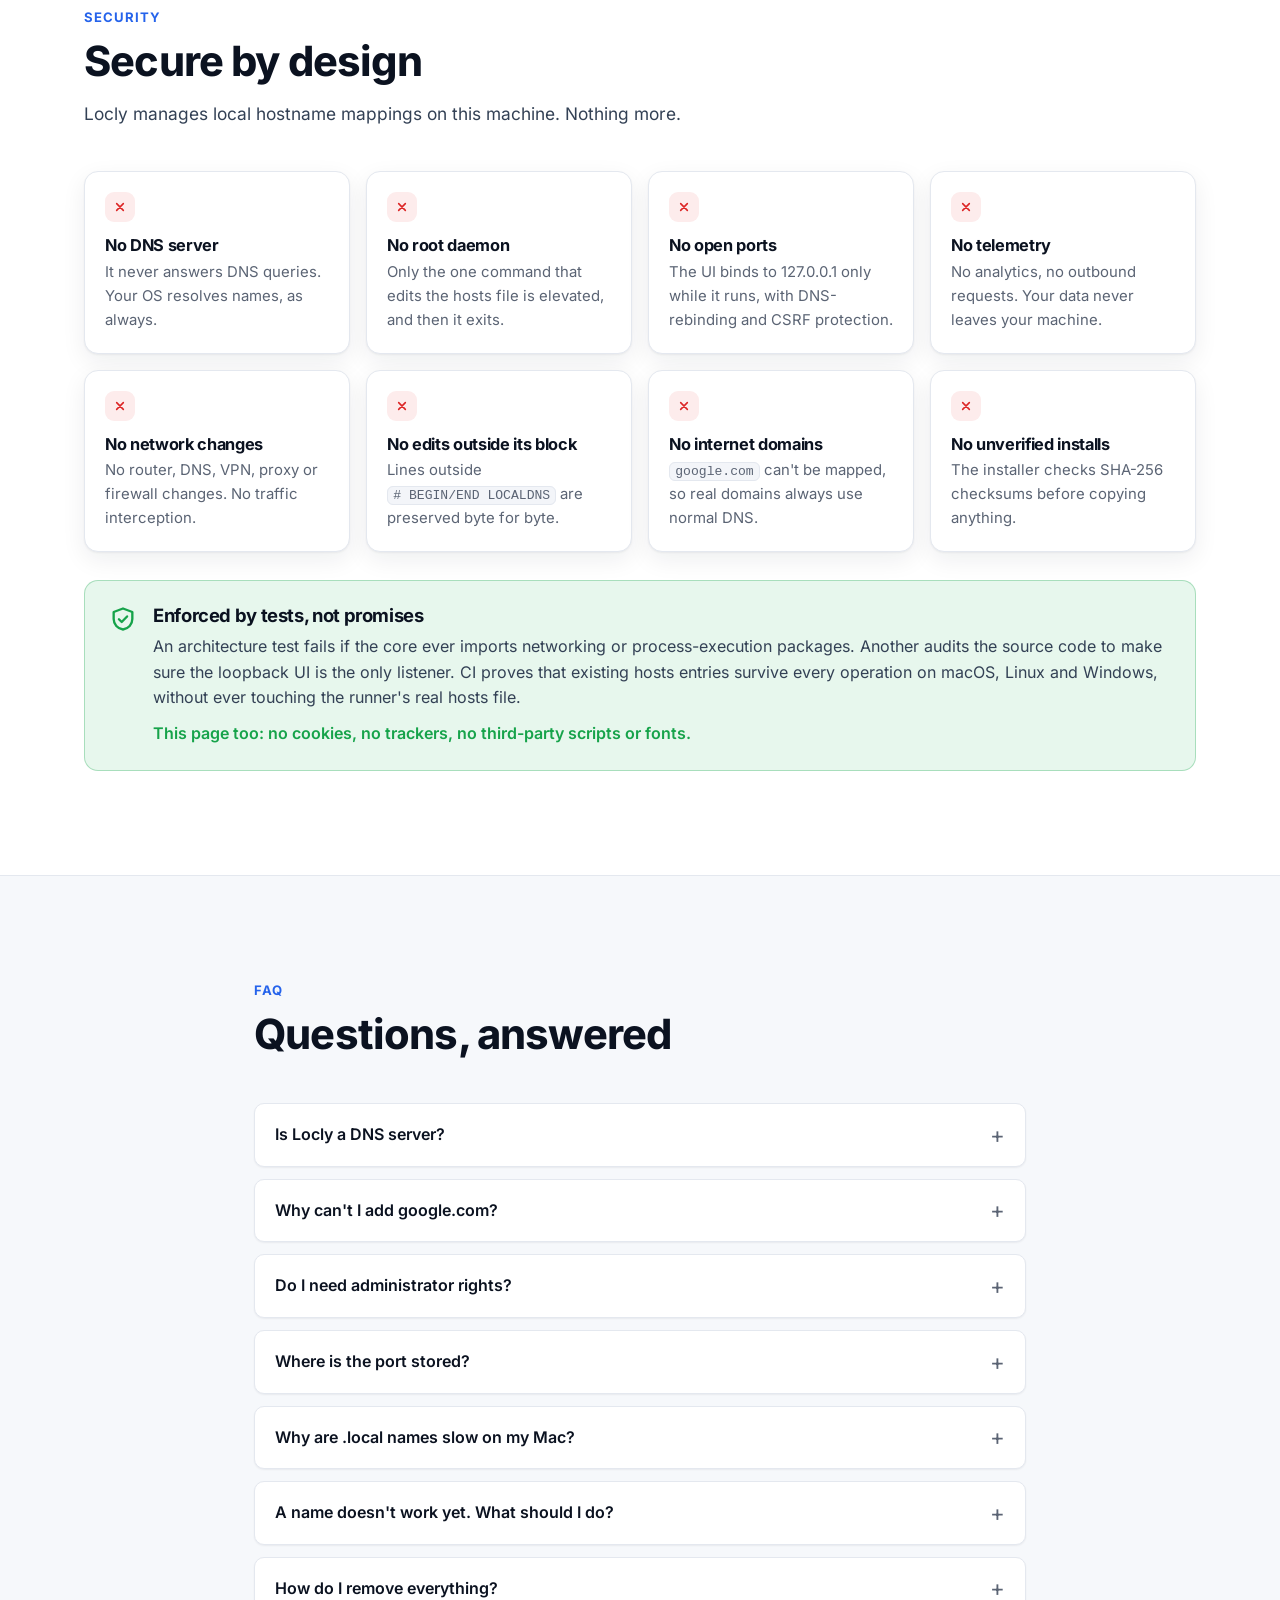
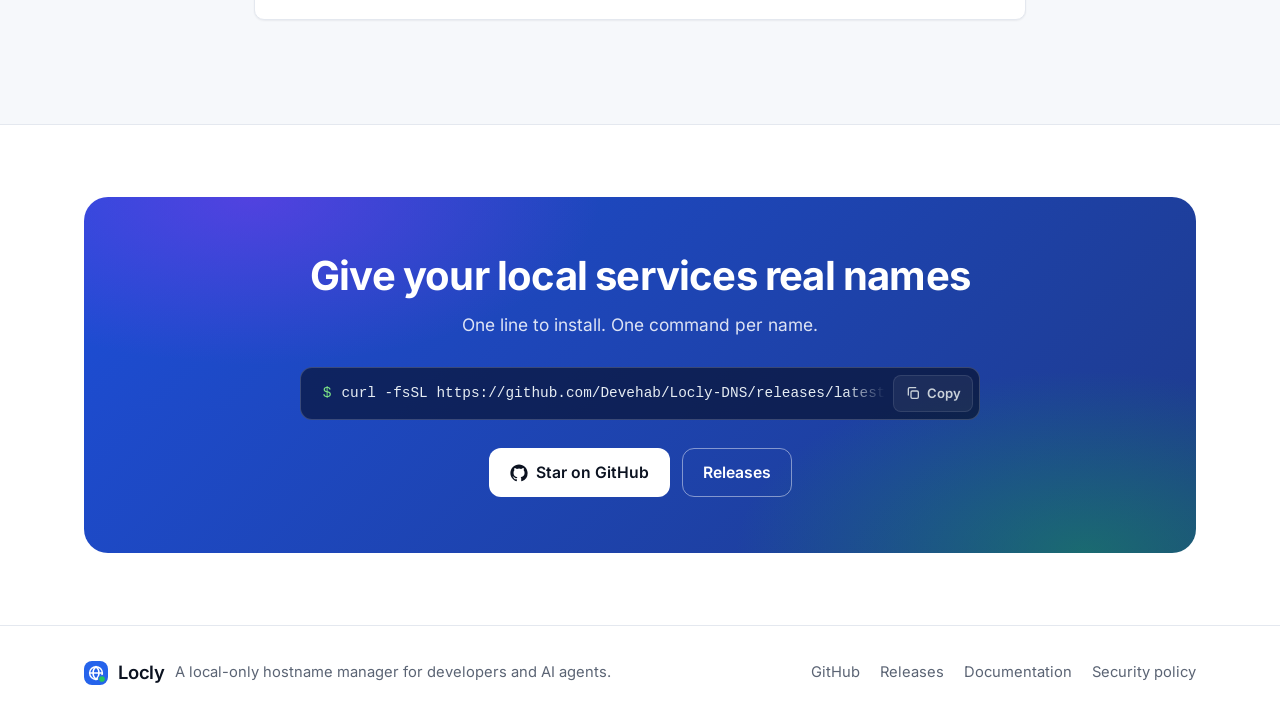
==== commit 4cba68bf: "UI: open the browser automatically and explain sudo - `localdns ui` opens the dashboard in the brows" ====
--- a/docs/index.html
+++ b/docs/index.html
@@ -484,7 +484,8 @@
         <div class="section-head">
           <p class="kicker"><span class="en">Web UI</span><span class="ar">واجهة الويب</span></p>
           <h2><span class="en">Prefer clicking? There's a web UI</span><span class="ar">تفضّل النقر؟ هناك واجهة ويب</span></h2>
-          <p><span class="en">Run <code dir="ltr">localdns ui</code> and open <code dir="ltr">http://127.0.0.1:7357</code>. Add and delete hosts, and see IPs, ports, URLs and status at a glance. It's built into the binary (no Node.js or Python) and listens on localhost only.</span><span class="ar">شغّل <code dir="ltr">localdns ui</code> وافتح <code dir="ltr">http://127.0.0.1:7357</code>. أضف الأسماء واحذفها، وشاهد العناوين والمنافذ والروابط والحالة بنظرة واحدة. الواجهة مدمجة في البرنامج نفسه (بلا Node.js أو Python) وتعمل على localhost فقط.</span></p>
+          <p><span class="en">Run <code dir="ltr">localdns ui</code> and it opens <code dir="ltr">http://127.0.0.1:7357</code> in your browser. Add and delete hosts, and see IPs, ports, URLs and status at a glance. It's built into the binary (no Node.js or Python) and listens on localhost only.</span><span class="ar">شغّل <code dir="ltr">localdns ui</code> وسيفتح <code dir="ltr">http://127.0.0.1:7357</code> في متصفحك. أضف الأسماء واحذفها، وشاهد العناوين والمنافذ والروابط والحالة بنظرة واحدة. الواجهة مدمجة في البرنامج نفسه (بلا Node.js أو Python) وتعمل على localhost فقط.</span></p>
+          <p class="sudo-note"><span class="en"><strong>It will ask for your password.</strong> Adding or deleting names edits <code dir="ltr">/etc/hosts</code>, which only an administrator can change, so on macOS and Linux the UI asks for sudo when it starts. Only the UI server runs with sudo, and Ctrl+C stops it completely. Want view-only? <code dir="ltr">localdns ui --no-elevate</code>.</span><span class="ar"><strong>ستُطلب منك كلمة المرور.</strong> إضافة الأسماء أو حذفها تعدّل <code dir="ltr">/etc/hosts</code>، ولا يغيّره إلا المسؤول، لذلك تطلب الواجهة sudo عند تشغيلها على macOS وLinux. خادم الواجهة وحده يعمل بـ sudo، و Ctrl+C يوقفه تمامًا. تريد العرض فقط؟ <code dir="ltr">localdns ui --no-elevate</code>.</span></p>
         </div>
 
         <figure class="browser">
@@ -754,13 +755,15 @@
 
           <article class="cmd-card" id="cmd-ui">
             <header><h3 dir="ltr">ui</h3><code class="usage" dir="ltr">localdns ui</code></header>
-            <p><span class="en">Starts the web interface on <code dir="ltr">http://127.0.0.1:7357</code> (localhost only). Stop it with Ctrl+C. To add or delete from the UI on macOS or Linux, run <code dir="ltr">sudo localdns ui</code>.</span><span class="ar">يشغّل واجهة الويب على <code dir="ltr">http://127.0.0.1:7357</code> (على localhost فقط). أوقفها بـ Ctrl+C. وللإضافة أو الحذف من الواجهة على macOS أو Linux شغّل <code dir="ltr">sudo localdns ui</code>.</span></p>
+            <p><span class="en">Starts the web interface on <code dir="ltr">http://127.0.0.1:7357</code> (localhost only) and opens it in your browser. Because adding and deleting edits <code dir="ltr">/etc/hosts</code>, it asks for your password (sudo) on macOS and Linux; only the UI runs with sudo, and Ctrl+C stops everything.</span><span class="ar">يشغّل واجهة الويب على <code dir="ltr">http://127.0.0.1:7357</code> (على localhost فقط) ويفتحها في متصفحك. ولأن الإضافة والحذف يعدّلان <code dir="ltr">/etc/hosts</code>، يطلب كلمة المرور (sudo) على macOS وLinux؛ الواجهة وحدها تعمل بـ sudo، و Ctrl+C يوقف كل شيء.</span></p>
             <dl class="flags">
               <div><dt dir="ltr">--port &lt;port&gt;</dt><dd><span class="en">Use another port (default 7357)</span><span class="ar">استخدام منفذ آخر (الافتراضي 7357)</span></dd></div>
-              <div><dt dir="ltr">--open</dt><dd><span class="en">Open it in your browser</span><span class="ar">فتحها في المتصفح</span></dd></div>
+              <div><dt dir="ltr">--no-open</dt><dd><span class="en">Don't open the browser</span><span class="ar">بدون فتح المتصفح تلقائيًا</span></dd></div>
+              <div><dt dir="ltr">--no-elevate</dt><dd><span class="en">Read-only, never ask for sudo</span><span class="ar">للقراءة فقط، بدون طلب sudo</span></dd></div>
             </dl>
 <pre class="code" dir="ltr"><code>localdns ui
-localdns ui --port 8080 --open</code></pre>
+localdns ui --port 8080
+localdns ui --no-elevate</code></pre>
           </article>
 
           <article class="cmd-card" id="cmd-uninstall">
--- a/docs/assets/site.css
+++ b/docs/assets/site.css
@@ -3014,3 +3014,12 @@
   color: var(--brand);
   font-weight: 700;
 }
+
+.sudo-note {
+  margin-top: 14px !important;
+  padding: 12px 16px;
+  border-radius: var(--radius-sm);
+  background: var(--brand-soft);
+  border: 1px solid color-mix(in srgb, var(--brand) 25%, transparent);
+  font-size: 0.98rem !important;
+}
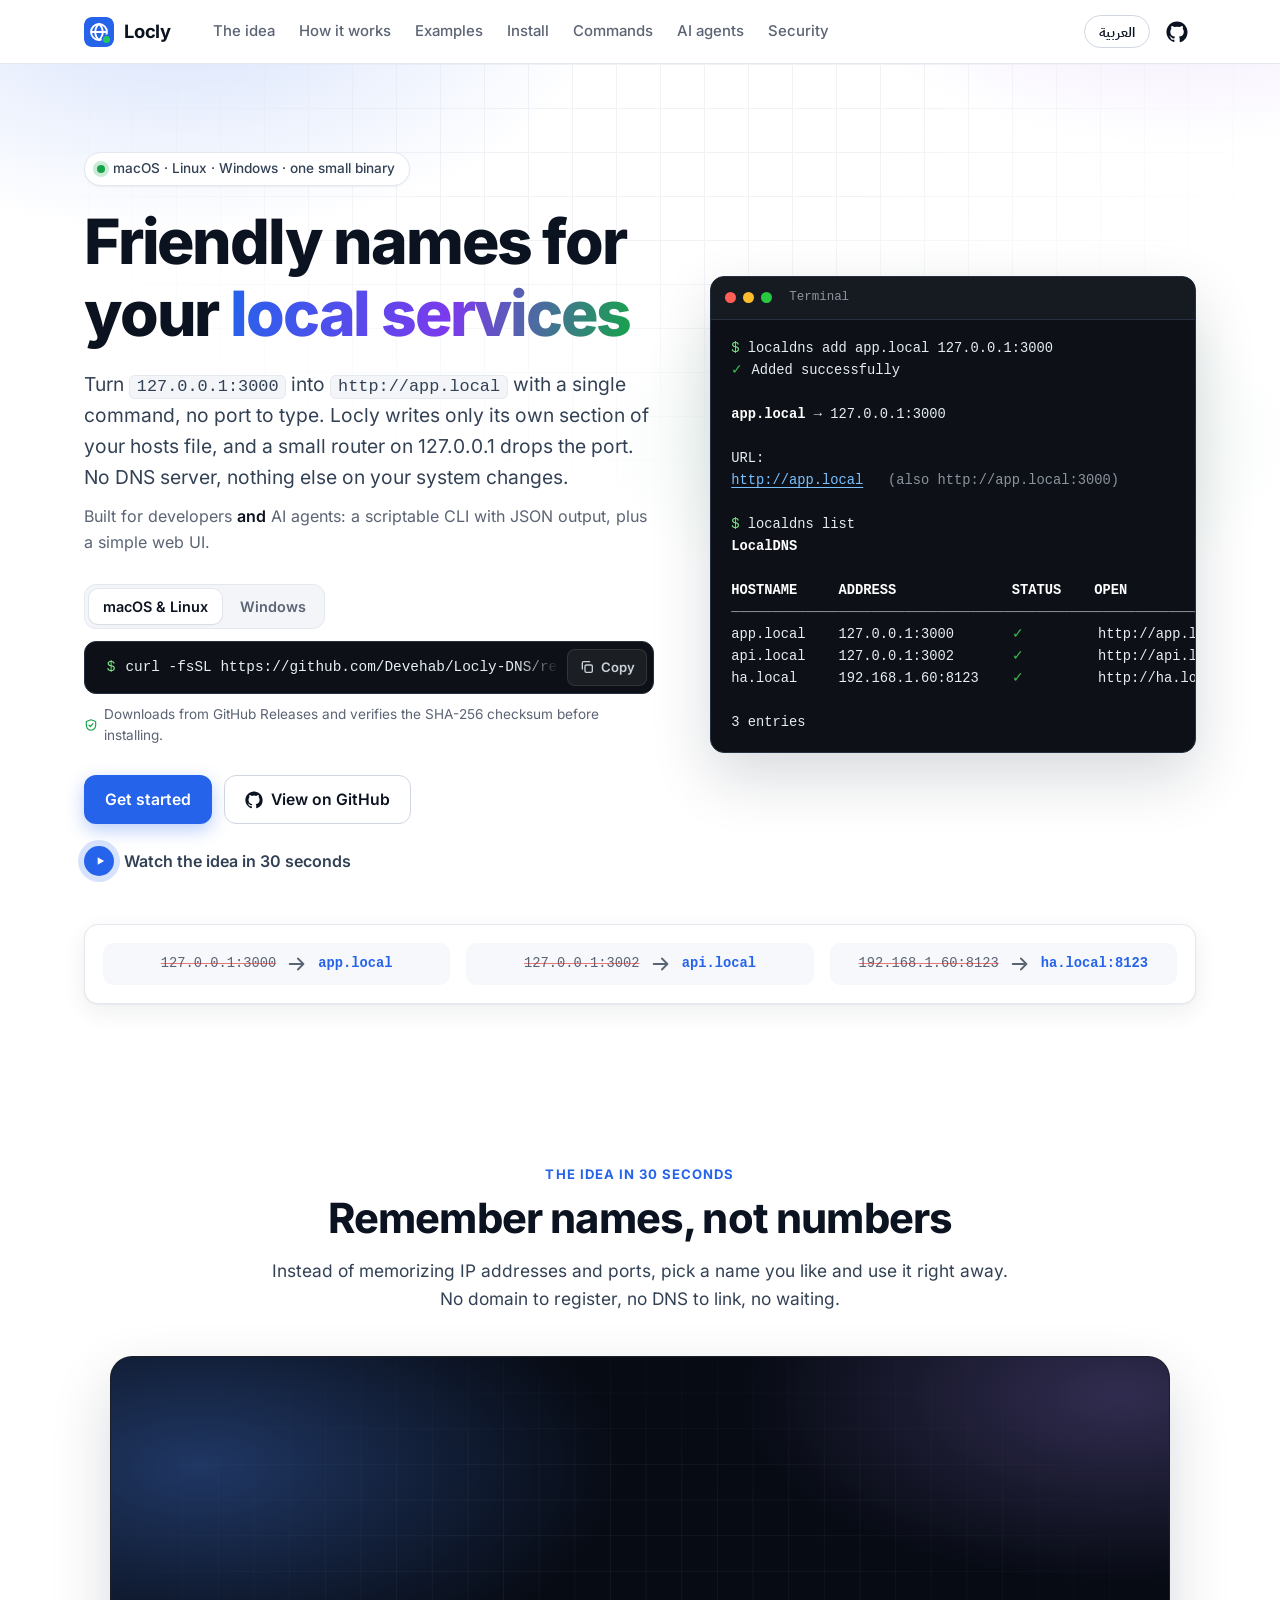
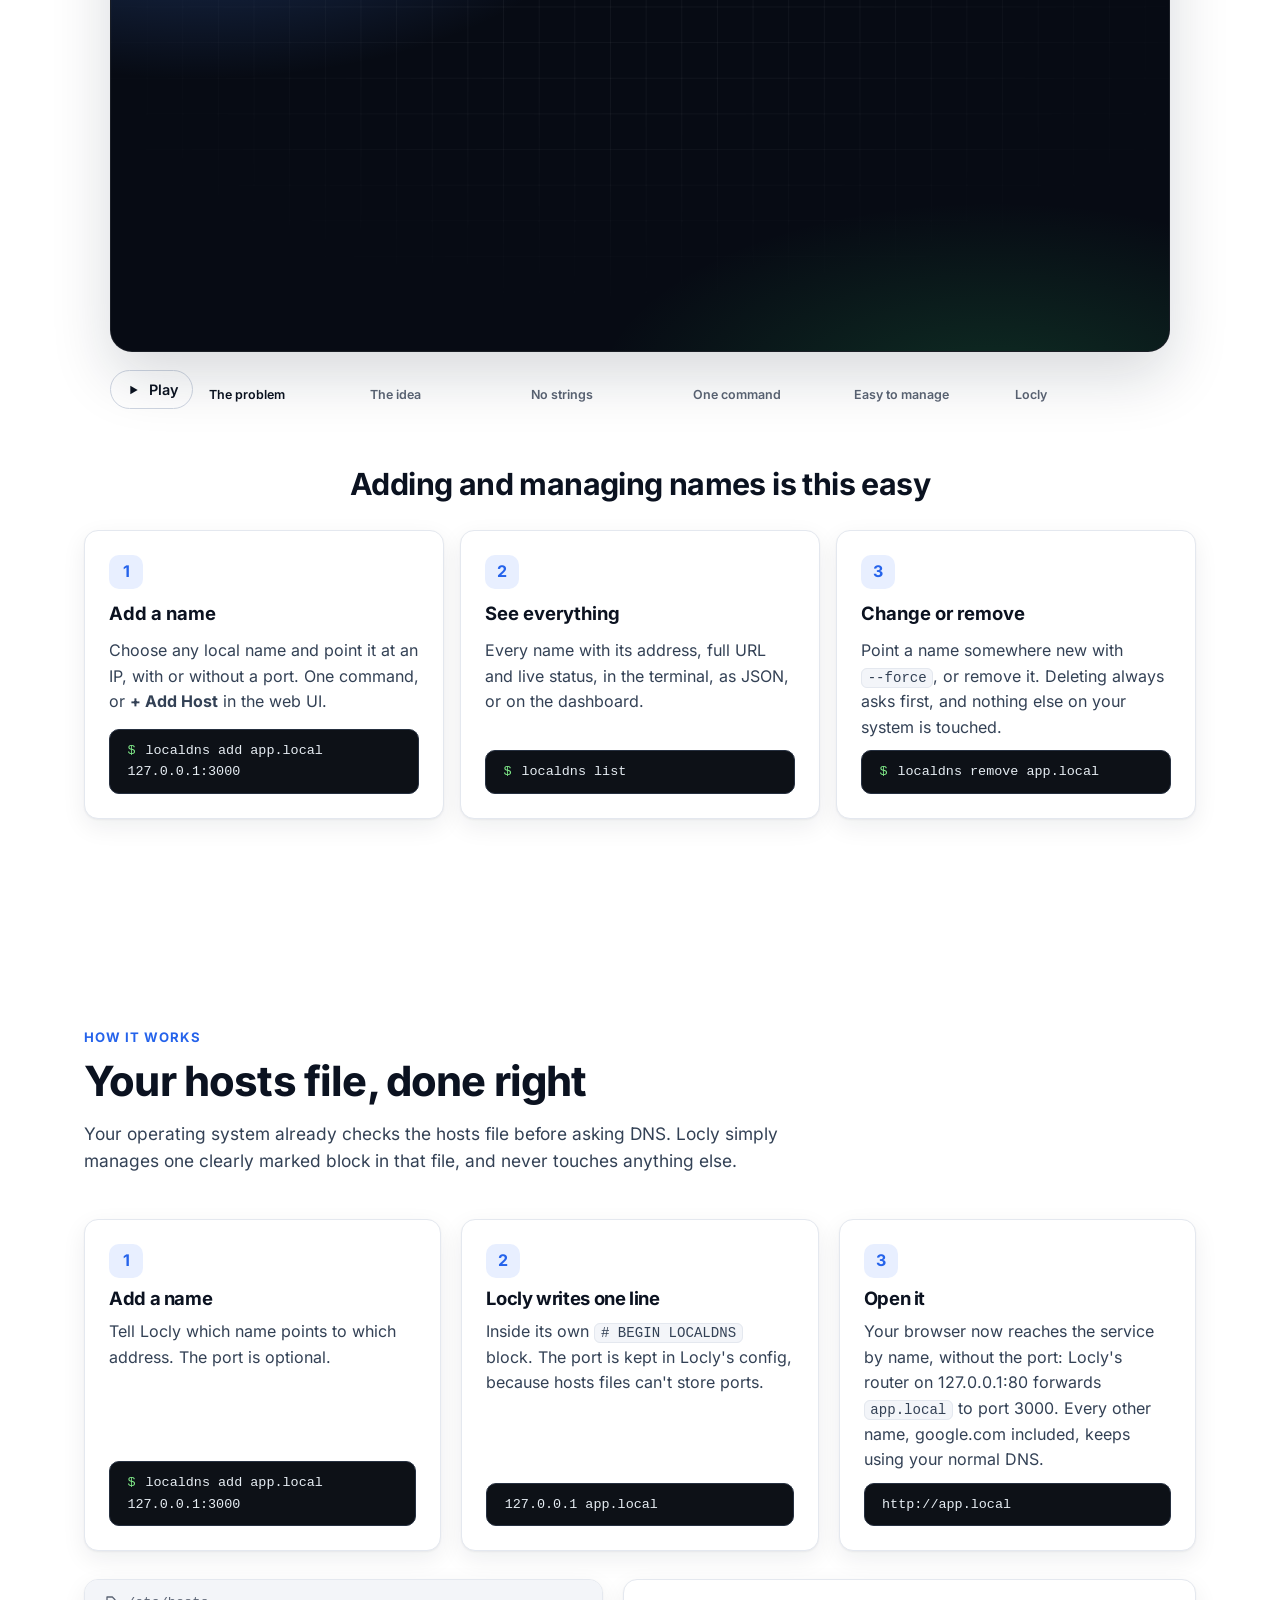
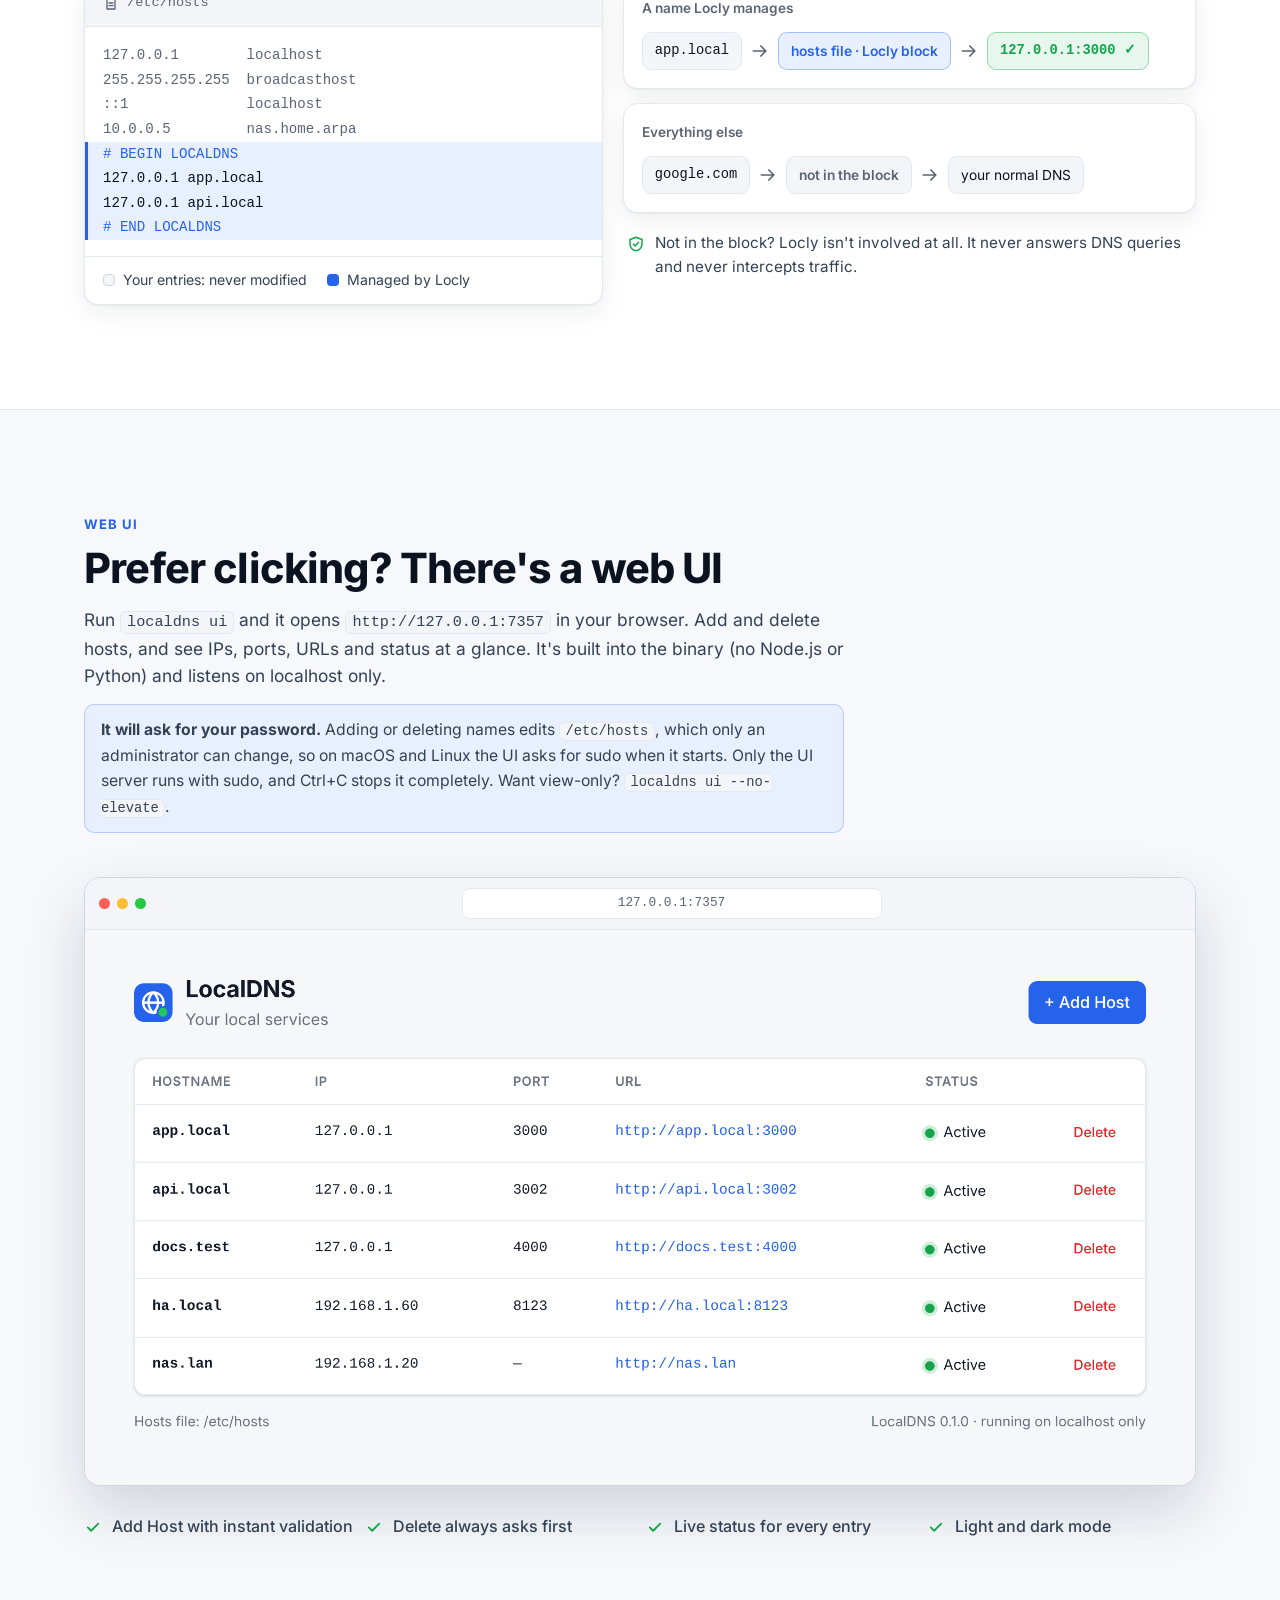
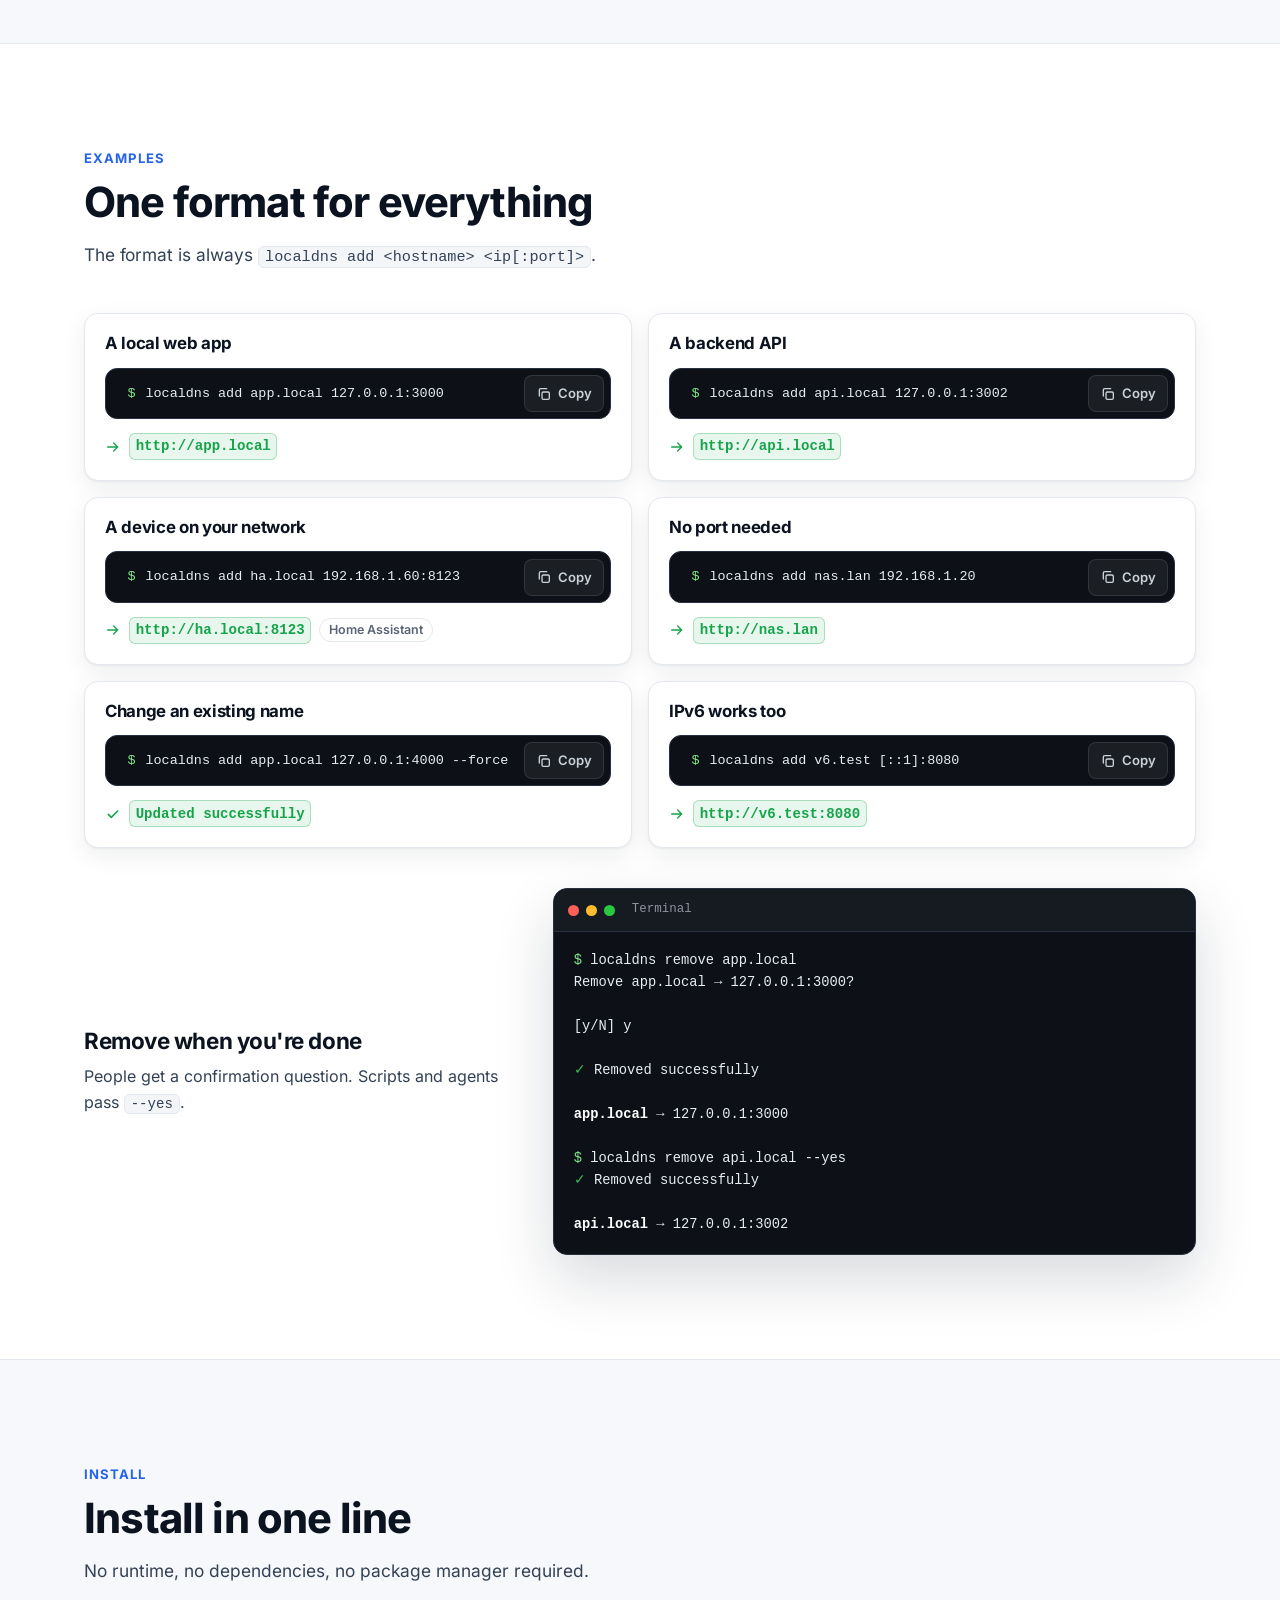
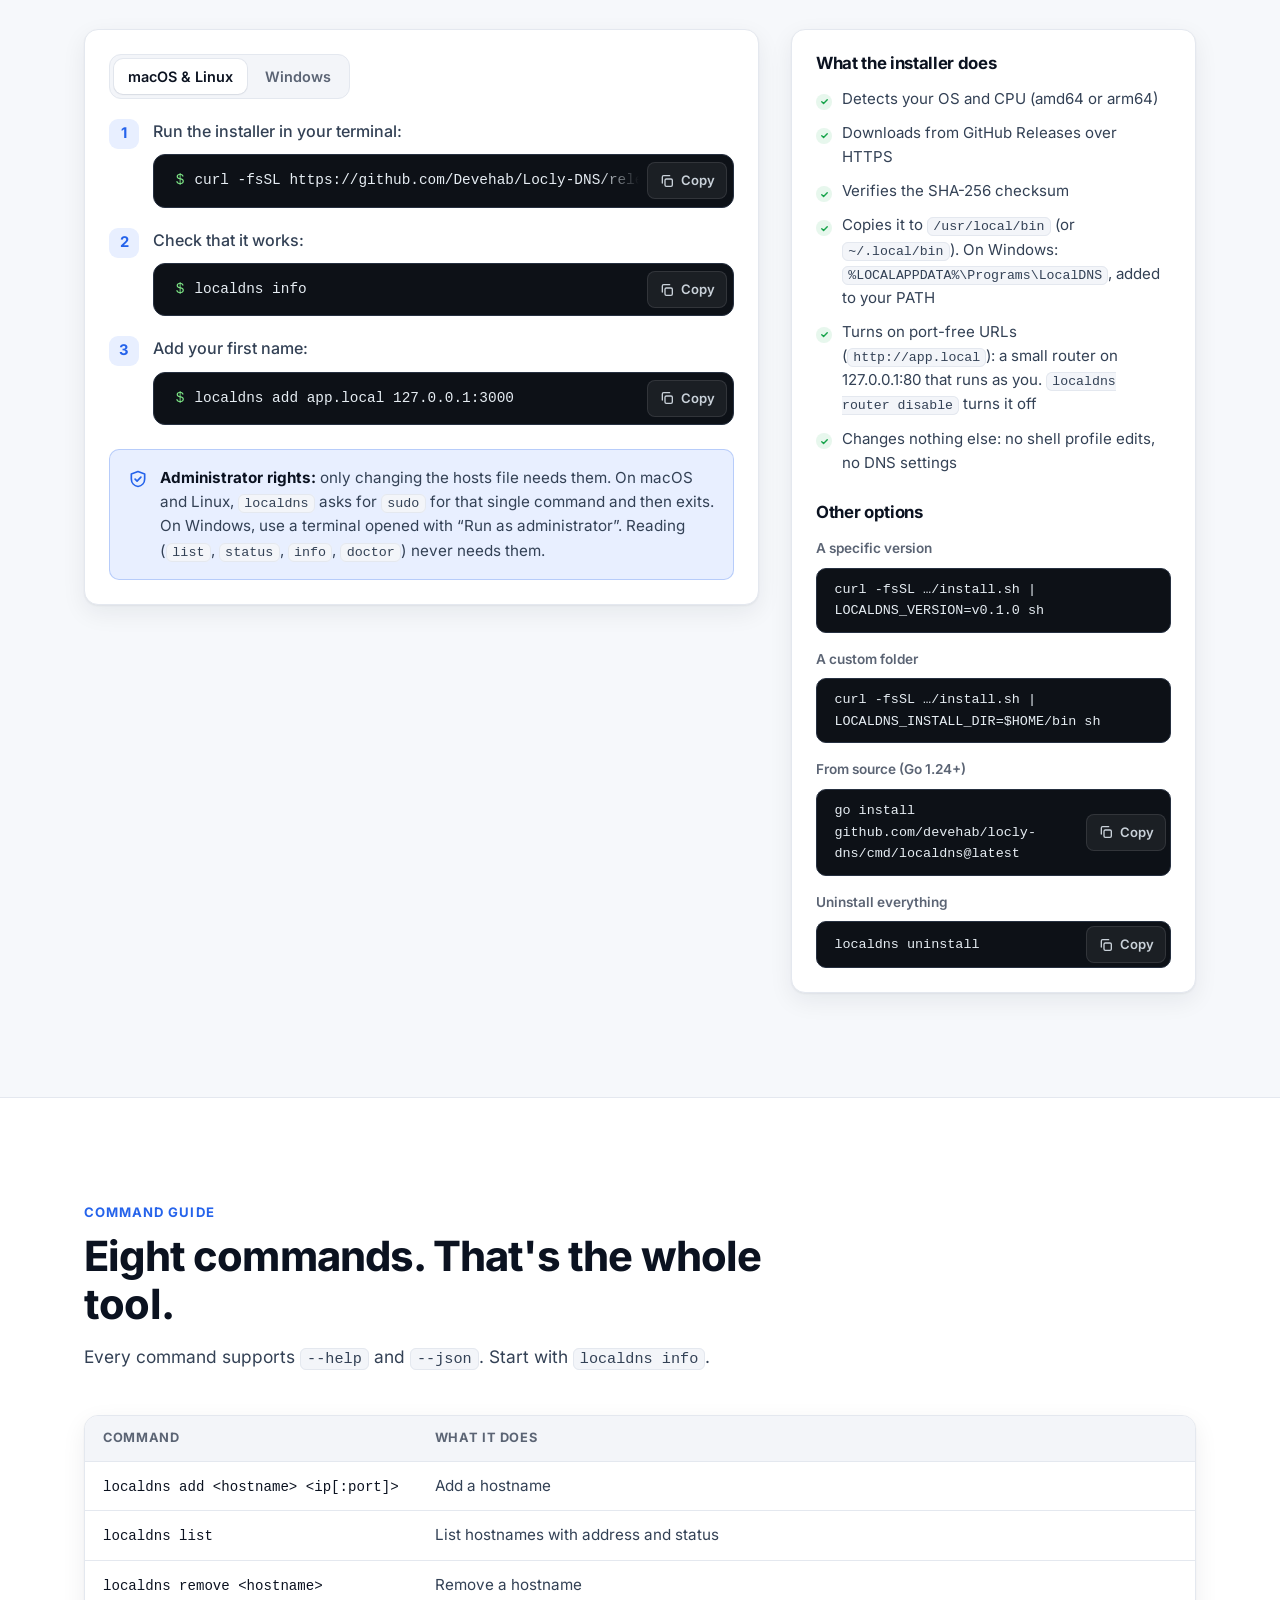
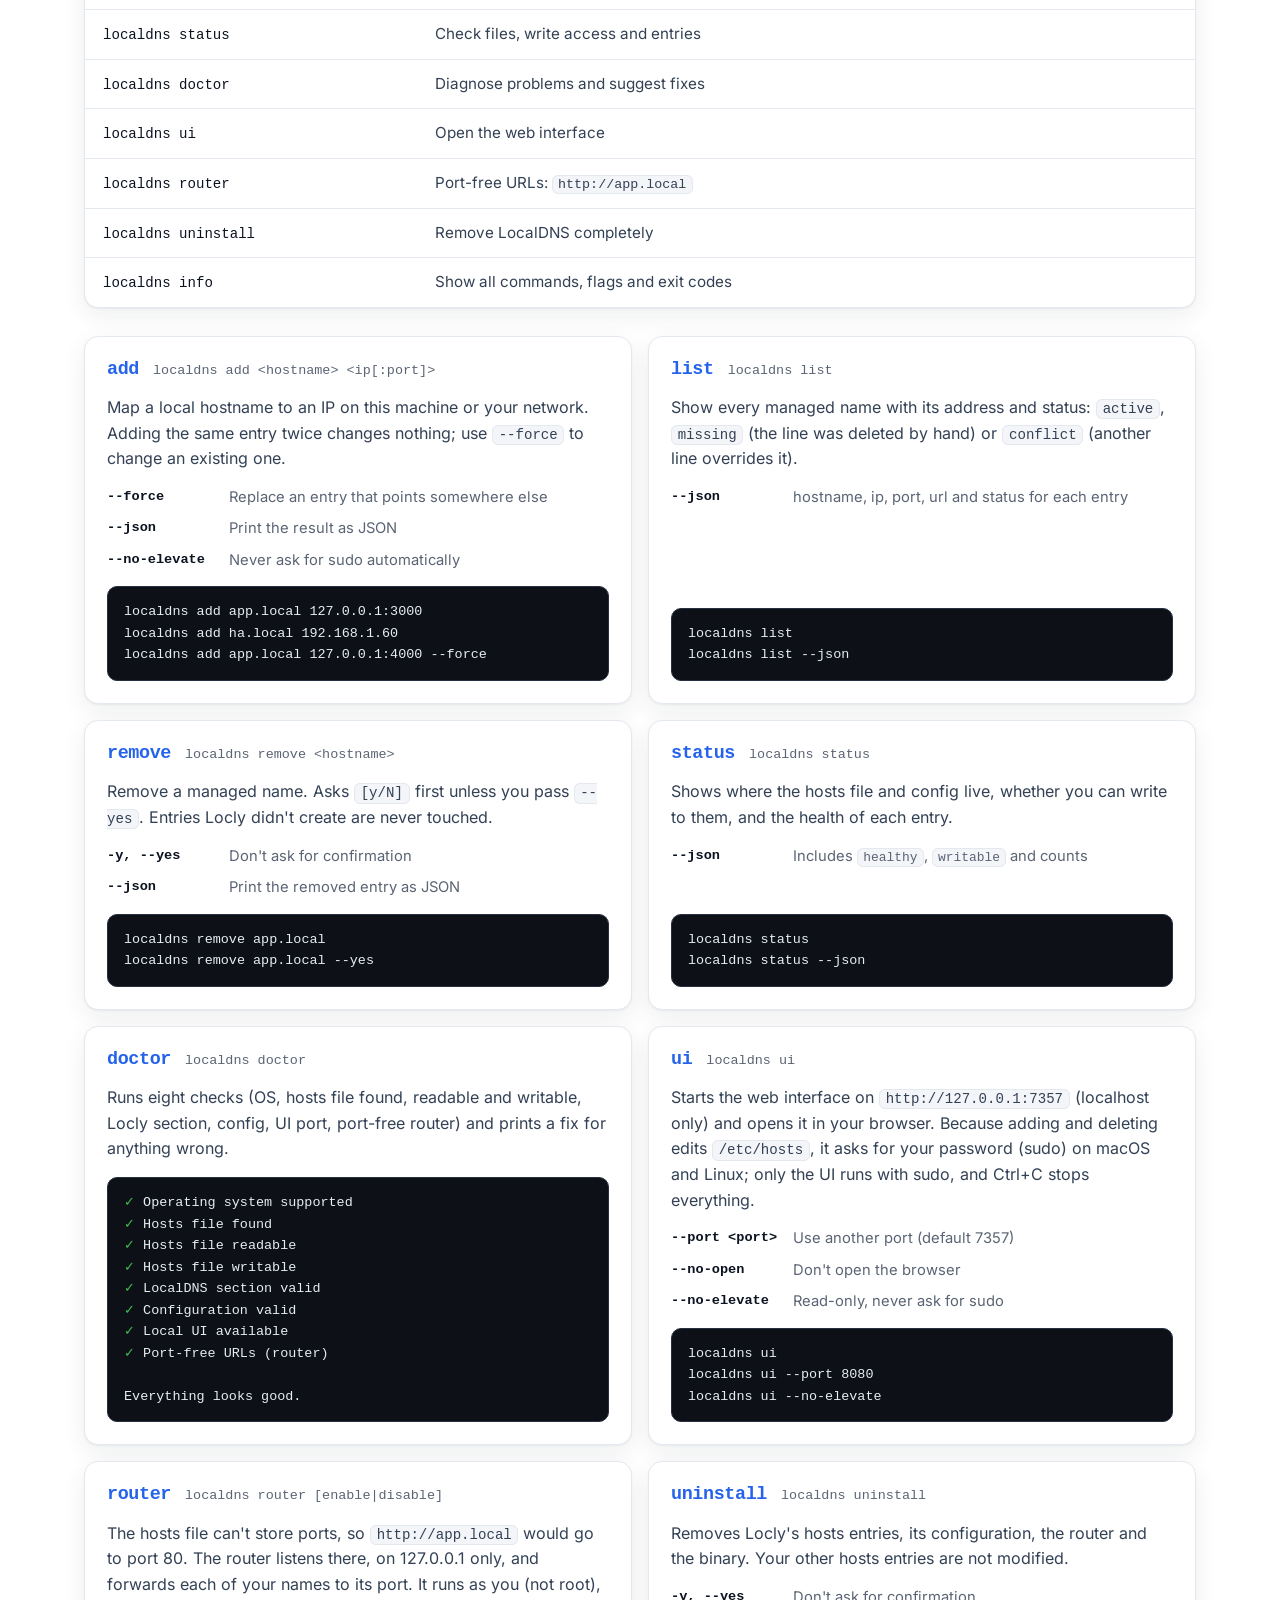
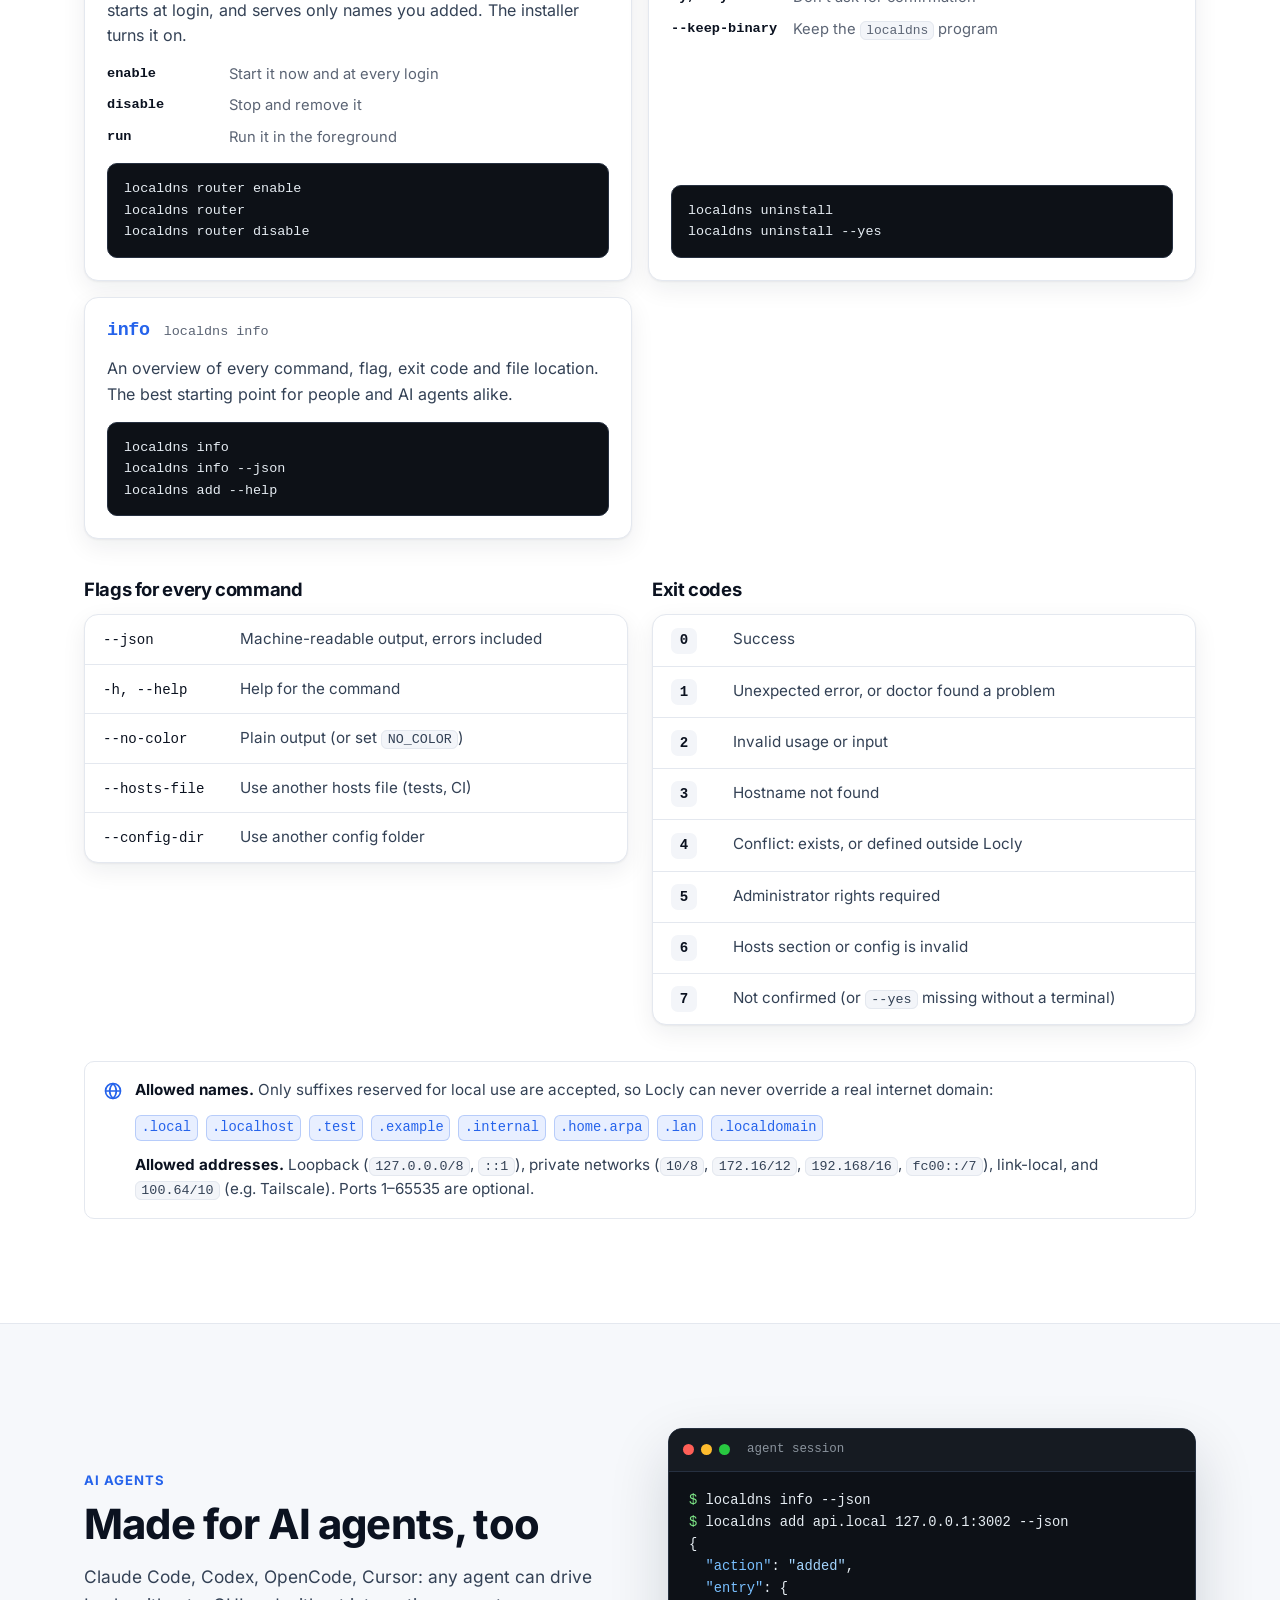
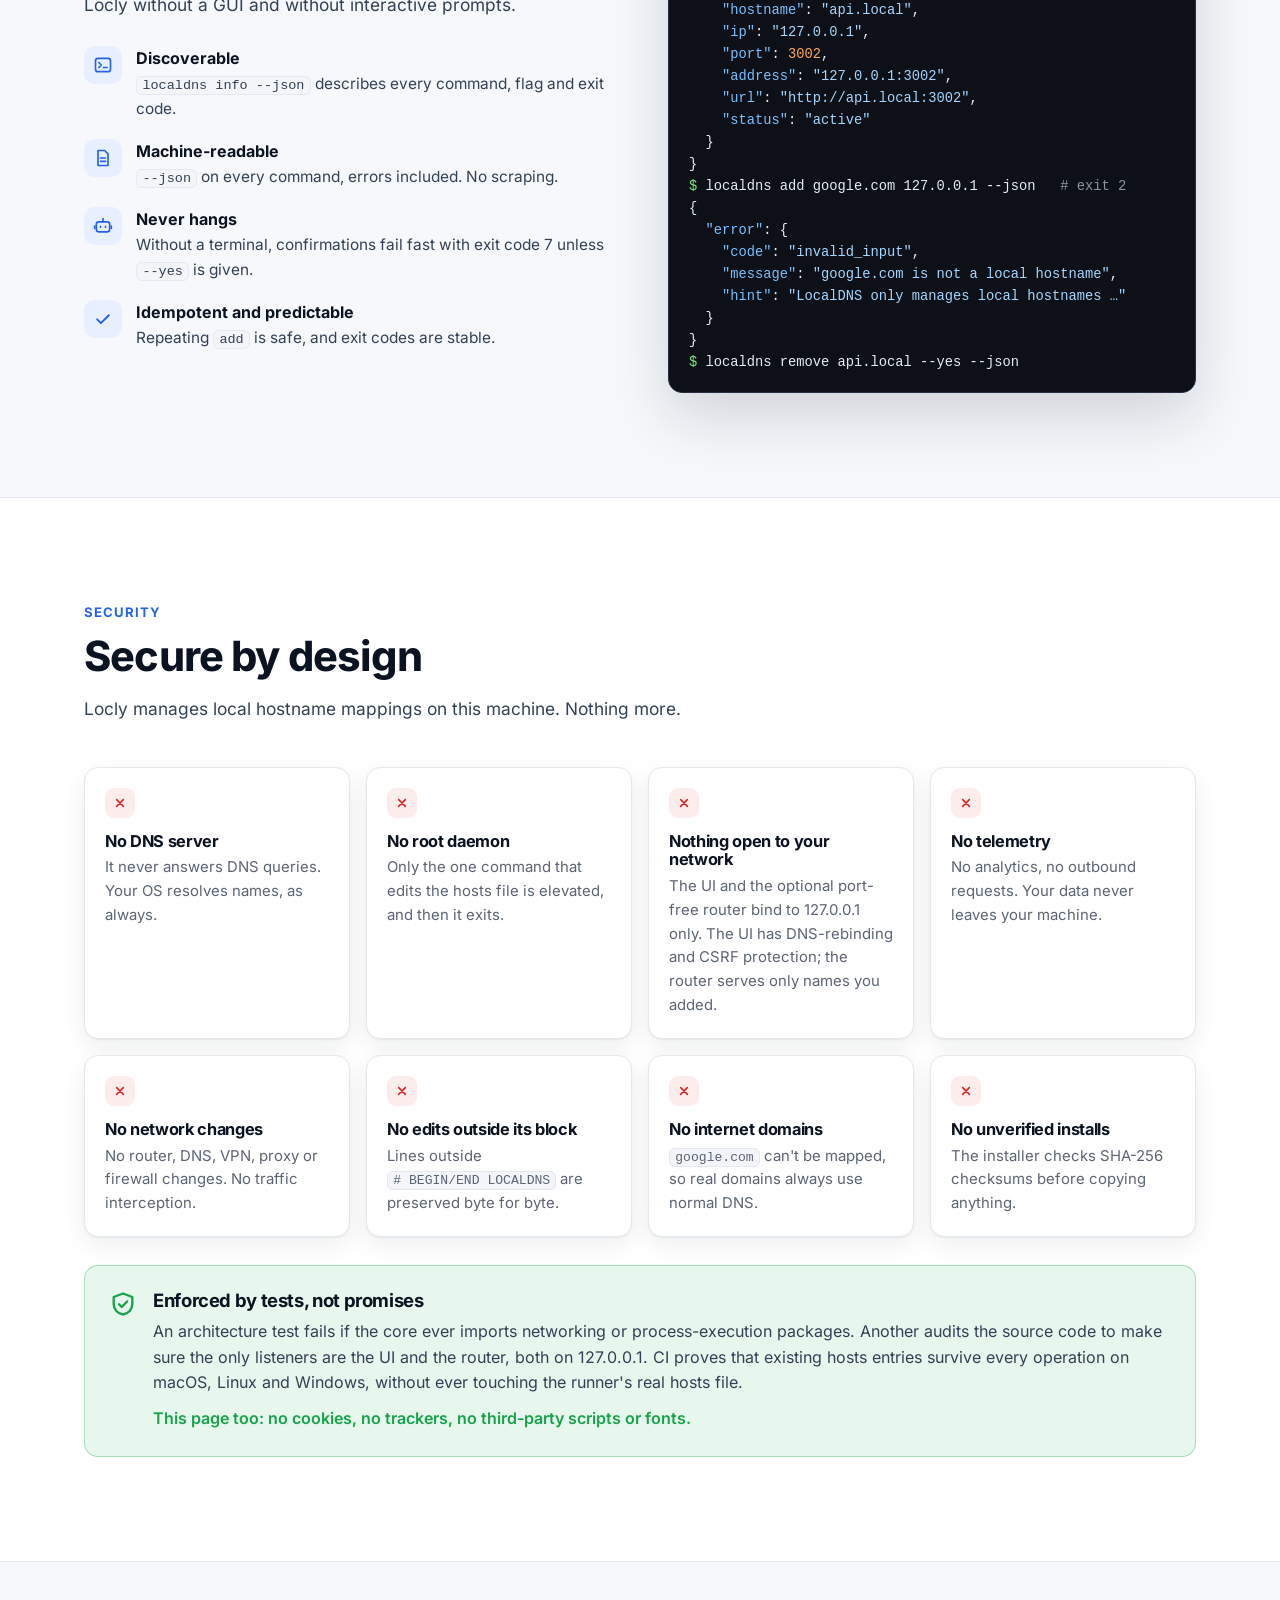
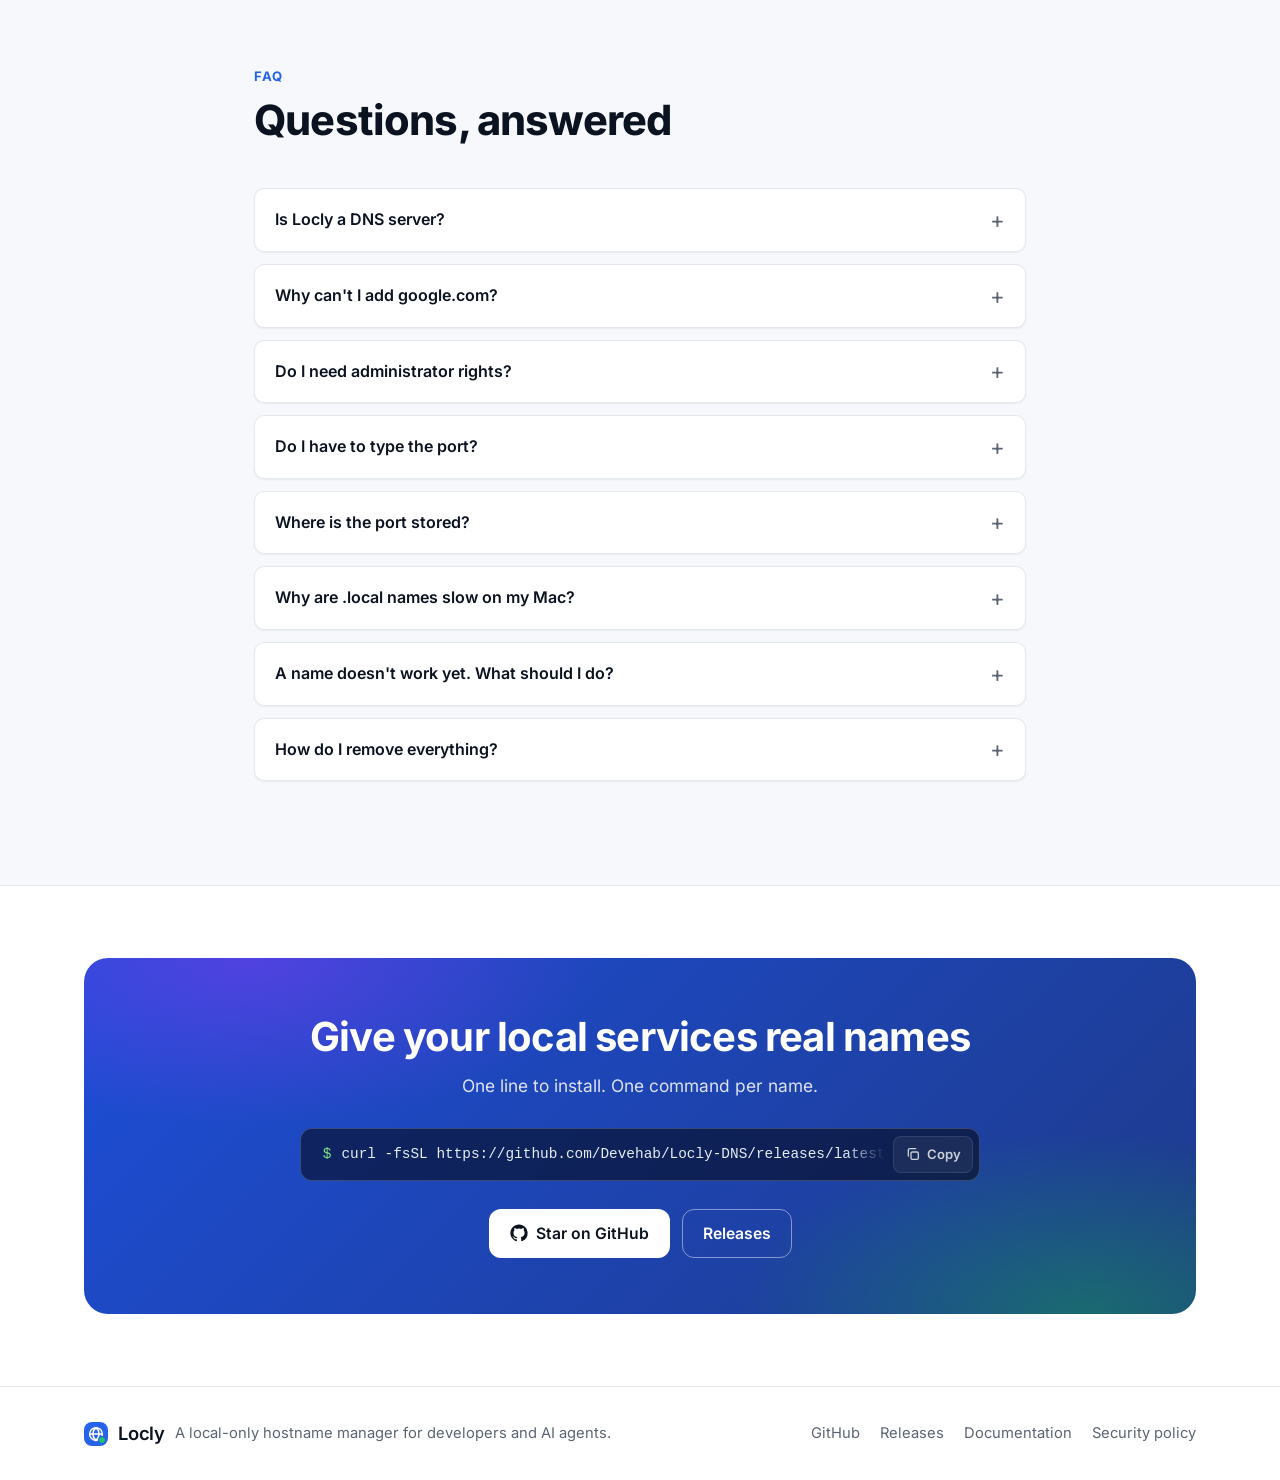
==== commit 9a4cc2fd: "Port-free URLs: open http://app.local without typing the port The hosts file can map a name to an ad" ====
--- a/docs/index.html
+++ b/docs/index.html
@@ -4,7 +4,7 @@
   <meta charset="utf-8">
   <meta name="viewport" content="width=device-width, initial-scale=1">
   <title>Locly — Friendly local hostnames for developers and AI agents</title>
-  <meta name="description" content="Locly (localdns) maps app.local to 127.0.0.1:3000 with one command by managing its own section of your hosts file. Not a DNS server. No daemon. A CLI for developers and AI agents, plus a simple web UI.">
+  <meta name="description" content="Locly (localdns) maps app.local to 127.0.0.1:3000 with one command by managing its own section of your hosts file. Not a DNS server. Optional port-free URLs (http://app.local). A CLI for developers and AI agents, plus a simple web UI.">
   <meta name="theme-color" content="#ffffff" media="(prefers-color-scheme: light)">
   <meta name="theme-color" content="#0a0e17" media="(prefers-color-scheme: dark)">
   <meta name="color-scheme" content="light dark">
@@ -108,8 +108,8 @@
             <span class="ar">أسماء سهلة <span class="grad">لخدماتك المحلية</span></span>
           </h1>
           <p class="lead">
-            <span class="en">Turn <code dir="ltr">127.0.0.1:3000</code> into <code dir="ltr">app.local:3000</code> with a single command. Locly writes only its own section of your hosts file. No DNS server, no background service, nothing else on your system changes.</span>
-            <span class="ar">حوّل <code dir="ltr">127.0.0.1:3000</code> إلى <code dir="ltr">app.local:3000</code> بأمر واحد. يكتب Locly في قسمه الخاص فقط من ملف hosts، بلا خادم DNS، وبلا خدمة تعمل في الخلفية، ولا يتغيّر أي شيء آخر في نظامك.</span>
+            <span class="en">Turn <code dir="ltr">127.0.0.1:3000</code> into <code dir="ltr">http://app.local</code> with a single command, no port to type. Locly writes only its own section of your hosts file, and a small router on 127.0.0.1 drops the port. No DNS server, nothing else on your system changes.</span>
+            <span class="ar">حوّل <code dir="ltr">127.0.0.1:3000</code> إلى <code dir="ltr">http://app.local</code> بأمر واحد، بدون كتابة رقم المنفذ. يكتب Locly في قسمه الخاص فقط من ملف hosts، وموجّه صغير على 127.0.0.1 يستغني عن المنفذ. بلا خادم DNS، ولا يتغيّر أي شيء آخر في نظامك.</span>
           </p>
           <p class="sublead">
             <span class="en">Built for developers <em>and</em> AI agents: a scriptable CLI with JSON output, plus a simple web UI.</span>
@@ -156,16 +156,16 @@
 <b>app.local</b> → 127.0.0.1:3000
 
 URL:
-<span class="t-link">http://app.local:3000</span>
+<span class="t-link">http://app.local</span>   <span class="t-dim">(also http://app.local:3000)</span>
 
 <span class="t-prompt">$</span> localdns list
 <b>LocalDNS</b>
 
-<b>HOSTNAME     ADDRESS              STATUS</b>
-<span class="t-dim">────────────────────────────────────────</span>
-app.local    127.0.0.1:3000       <span class="t-ok">✓</span>
-api.local    127.0.0.1:3002       <span class="t-ok">✓</span>
-ha.local     192.168.1.60:8123    <span class="t-ok">✓</span>
+<b>HOSTNAME     ADDRESS              STATUS    OPEN</b>
+<span class="t-dim">───────────────────────────────────────────────────────────</span>
+app.local    127.0.0.1:3000       <span class="t-ok">✓</span>         http://app.local
+api.local    127.0.0.1:3002       <span class="t-ok">✓</span>         http://api.local
+ha.local     192.168.1.60:8123    <span class="t-ok">✓</span>         http://ha.local:8123
 
 3 entries</code></pre>
           </div>
@@ -177,12 +177,12 @@
           <div class="map-row">
             <code class="from" dir="ltr">127.0.0.1:3000</code>
             <svg class="arrow" width="22" height="22" aria-hidden="true"><use href="#i-arrow"/></svg>
-            <code class="to" dir="ltr">app.local:3000</code>
+            <code class="to" dir="ltr">app.local</code>
           </div>
           <div class="map-row">
             <code class="from" dir="ltr">127.0.0.1:3002</code>
             <svg class="arrow" width="22" height="22" aria-hidden="true"><use href="#i-arrow"/></svg>
-            <code class="to" dir="ltr">api.local:3002</code>
+            <code class="to" dir="ltr">api.local</code>
           </div>
           <div class="map-row">
             <code class="from" dir="ltr">192.168.1.60:8123</code>
@@ -204,8 +204,8 @@
 
         <figure class="motion">
           <p class="sr-only">
-            <span class="en">Animation: scattered numbers like 127.0.0.1:3000 and 192.168.1.60:8123 turn into names you choose, such as app.local and ha.local. Registering a domain, linking DNS records and waiting for propagation are all crossed off as not needed. One command, localdns add app.local 127.0.0.1:3000, makes http://app.local:3000 open in the browser. Names are then added from the terminal and removed from the web UI, and both stay in sync.</span>
-            <span class="ar">رسوم متحركة: أرقام متناثرة مثل 127.0.0.1:3000 و192.168.1.60:8123 تتحول إلى أسماء تختارها مثل app.local وha.local. حجز الدومين وربط سجلات DNS وانتظار الانتشار كلها تُشطب لأنها غير مطلوبة. أمر واحد، localdns add app.local 127.0.0.1:3000، يجعل http://app.local:3000 يفتح في المتصفح. ثم تُضاف الأسماء من الطرفية وتُحذف من واجهة الويب، ويبقى الاثنان متزامنين.</span>
+            <span class="en">Animation: scattered numbers like 127.0.0.1:3000 and 192.168.1.60:8123 turn into names you choose, such as app.local and ha.local. Registering a domain, linking DNS records and waiting for propagation are all crossed off as not needed. One command, localdns add app.local 127.0.0.1:3000, makes http://app.local open in the browser, no port needed. Names are then added from the terminal and removed from the web UI, and both stay in sync.</span>
+            <span class="ar">رسوم متحركة: أرقام متناثرة مثل 127.0.0.1:3000 و192.168.1.60:8123 تتحول إلى أسماء تختارها مثل app.local وha.local. حجز الدومين وربط سجلات DNS وانتظار الانتشار كلها تُشطب لأنها غير مطلوبة. أمر واحد، localdns add app.local 127.0.0.1:3000، يجعل http://app.local يفتح في المتصفح بدون رقم منفذ. ثم تُضاف الأسماء من الطرفية وتُحذف من واجهة الويب، ويبقى الاثنان متزامنين.</span>
           </p>
 
           <div class="motion-stage" id="motion-stage" aria-hidden="true">
@@ -287,11 +287,11 @@
                     <div class="m-cmd"><span class="m-prompt">$</span><span data-type="1.0/1.5" data-text="localdns add app.local 127.0.0.1:3000"></span></div>
                     <div class="m-line m-ok" data-v="p@2.65/0.35">✓ Added successfully</div>
                     <div class="m-line" data-v="p@2.85/0.35"><b>app.local</b> → 127.0.0.1:3000</div>
-                    <div class="m-line" data-v="p@3.05/0.35">URL: <u>http://app.local:3000</u></div>
+                    <div class="m-line" data-v="p@3.05/0.35">URL: <u>http://app.local</u></div>
                   </div>
                 </div>
                 <div class="m-browser" dir="ltr" data-v="p@3.3/0.7">
-                  <div class="m-bar m-bar-light"><i></i><i></i><i></i><span class="m-url"><span class="m-url-scheme">http://</span><span data-type="3.85/0.8" data-text="app.local:3000"></span></span></div>
+                  <div class="m-bar m-bar-light"><i></i><i></i><i></i><span class="m-url"><span class="m-url-scheme">http://</span><span data-type="3.85/0.6" data-text="app.local"></span></span></div>
                   <div class="m-loadbar" data-v="l@4.7/0.5:io o@5.25/0.3"></div>
                   <div class="m-page" data-v="p@5.05/0.5">
                     <div class="m-app-nav"><b>My App</b><span class="m-live">● running on app.local</span></div>
@@ -425,8 +425,8 @@
           <li class="step">
             <span class="step-num">3</span>
             <h3><span class="en">Open it</span><span class="ar">افتحه</span></h3>
-            <p><span class="en">Your browser now reaches the service by name. Every other name, google.com included, keeps using your normal DNS.</span><span class="ar">يصل متصفحك الآن إلى الخدمة باسمها. وكل الأسماء الأخرى، ومنها google.com، تبقى على DNS المعتاد.</span></p>
-            <div class="cmd small" dir="ltr"><code>http://app.local:3000</code></div>
+            <p><span class="en">Your browser now reaches the service by name, without the port: Locly's router on 127.0.0.1:80 forwards <code dir="ltr">app.local</code> to port 3000. Every other name, google.com included, keeps using your normal DNS.</span><span class="ar">يصل متصفحك الآن إلى الخدمة باسمها وبدون رقم المنفذ: موجّه Locly على 127.0.0.1:80 يحوّل <code dir="ltr">app.local</code> إلى المنفذ 3000. وكل الأسماء الأخرى، ومنها google.com، تبقى على DNS المعتاد.</span></p>
+            <div class="cmd small" dir="ltr"><code>http://app.local</code></div>
           </li>
         </ol>
 
@@ -527,12 +527,12 @@
           <article class="example">
             <h3><span class="en">A local web app</span><span class="ar">تطبيق ويب محلي</span></h3>
             <div class="cmd" dir="ltr"><code><span class="prompt" aria-hidden="true">$</span>localdns add app.local 127.0.0.1:3000</code><button type="button" class="copy" data-copy="localdns add app.local 127.0.0.1:3000"><svg width="16" height="16" aria-hidden="true"><use href="#i-copy"/></svg><span class="copy-label"><span class="en">Copy</span><span class="ar">نسخ</span></span></button></div>
-            <p class="result"><svg width="16" height="16" aria-hidden="true"><use href="#i-arrow"/></svg><code dir="ltr">http://app.local:3000</code></p>
+            <p class="result"><svg width="16" height="16" aria-hidden="true"><use href="#i-arrow"/></svg><code dir="ltr">http://app.local</code></p>
           </article>
           <article class="example">
             <h3><span class="en">A backend API</span><span class="ar">واجهة API خلفية</span></h3>
             <div class="cmd" dir="ltr"><code><span class="prompt" aria-hidden="true">$</span>localdns add api.local 127.0.0.1:3002</code><button type="button" class="copy" data-copy="localdns add api.local 127.0.0.1:3002"><svg width="16" height="16" aria-hidden="true"><use href="#i-copy"/></svg><span class="copy-label"><span class="en">Copy</span><span class="ar">نسخ</span></span></button></div>
-            <p class="result"><svg width="16" height="16" aria-hidden="true"><use href="#i-arrow"/></svg><code dir="ltr">http://api.local:3002</code></p>
+            <p class="result"><svg width="16" height="16" aria-hidden="true"><use href="#i-arrow"/></svg><code dir="ltr">http://api.local</code></p>
           </article>
           <article class="example">
             <h3><span class="en">A device on your network</span><span class="ar">جهاز على شبكتك</span></h3>
@@ -647,7 +647,8 @@
               <li><span class="en">Downloads from GitHub Releases over HTTPS</span><span class="ar">ينزّل البرنامج من GitHub Releases عبر HTTPS</span></li>
               <li><span class="en">Verifies the SHA-256 checksum</span><span class="ar">يتحقق من بصمة SHA-256</span></li>
               <li><span class="en">Copies it to <code dir="ltr">/usr/local/bin</code> (or <code dir="ltr">~/.local/bin</code>). On Windows: <code dir="ltr">%LOCALAPPDATA%\Programs\LocalDNS</code>, added to your PATH</span><span class="ar">ينسخه إلى <code dir="ltr">/usr/local/bin</code> (أو <code dir="ltr">~/.local/bin</code>). وعلى Windows إلى <code dir="ltr">%LOCALAPPDATA%\Programs\LocalDNS</code> ويضيفه إلى PATH</span></li>
-              <li><span class="en">Changes nothing else: no services, no shell profile edits, no DNS settings</span><span class="ar">لا يغيّر أي شيء آخر: لا خدمات، ولا تعديل لملفات الطرفية، ولا لإعدادات DNS</span></li>
+              <li><span class="en">Turns on port-free URLs (<code dir="ltr">http://app.local</code>): a small router on 127.0.0.1:80 that runs as you. <code dir="ltr">localdns router disable</code> turns it off</span><span class="ar">يفعّل الروابط بدون منفذ (<code dir="ltr">http://app.local</code>): موجّه صغير على 127.0.0.1:80 يعمل بصلاحيات مستخدمك. والأمر <code dir="ltr">localdns router disable</code> يوقفه</span></li>
+              <li><span class="en">Changes nothing else: no shell profile edits, no DNS settings</span><span class="ar">لا يغيّر أي شيء آخر: لا تعديل لملفات الطرفية، ولا لإعدادات DNS</span></li>
             </ul>
 
             <h3><span class="en">Other options</span><span class="ar">خيارات أخرى</span></h3>
@@ -688,6 +689,7 @@
               <tr><td dir="ltr"><a href="#cmd-status"><code>localdns status</code></a></td><td><span class="en">Check files, write access and entries</span><span class="ar">فحص الملفات وصلاحية الكتابة والمدخلات</span></td></tr>
               <tr><td dir="ltr"><a href="#cmd-doctor"><code>localdns doctor</code></a></td><td><span class="en">Diagnose problems and suggest fixes</span><span class="ar">تشخيص المشكلات واقتراح الحلول</span></td></tr>
               <tr><td dir="ltr"><a href="#cmd-ui"><code>localdns ui</code></a></td><td><span class="en">Open the web interface</span><span class="ar">تشغيل واجهة الويب</span></td></tr>
+              <tr><td dir="ltr"><a href="#cmd-router"><code>localdns router</code></a></td><td><span class="en">Port-free URLs: <code dir="ltr">http://app.local</code></span><span class="ar">روابط بدون منفذ: <code dir="ltr">http://app.local</code></span></td></tr>
               <tr><td dir="ltr"><a href="#cmd-uninstall"><code>localdns uninstall</code></a></td><td><span class="en">Remove LocalDNS completely</span><span class="ar">إزالة LocalDNS بالكامل</span></td></tr>
               <tr><td dir="ltr"><a href="#cmd-info"><code>localdns info</code></a></td><td><span class="en">Show all commands, flags and exit codes</span><span class="ar">عرض كل الأوامر والخيارات ورموز الخروج</span></td></tr>
             </tbody>
@@ -741,7 +743,7 @@
 
           <article class="cmd-card" id="cmd-doctor">
             <header><h3 dir="ltr">doctor</h3><code class="usage" dir="ltr">localdns doctor</code></header>
-            <p><span class="en">Runs seven checks (OS, hosts file found, readable and writable, Locly section, config, UI port) and prints a fix for anything wrong.</span><span class="ar">يُجري سبعة فحوصات (النظام، ووجود ملف hosts وإمكانية قراءته والكتابة فيه، وقسم Locly، والإعدادات، ومنفذ الواجهة) ويطبع طريقة الإصلاح لأي مشكلة.</span></p>
+            <p><span class="en">Runs eight checks (OS, hosts file found, readable and writable, Locly section, config, UI port, port-free router) and prints a fix for anything wrong.</span><span class="ar">يُجري ثمانية فحوصات (النظام، ووجود ملف hosts وإمكانية قراءته والكتابة فيه، وقسم Locly، والإعدادات، ومنفذ الواجهة، وموجّه الروابط بدون منفذ) ويطبع طريقة الإصلاح لأي مشكلة.</span></p>
 <pre class="code" dir="ltr"><code><span class="t-ok">✓</span> Operating system supported
 <span class="t-ok">✓</span> Hosts file found
 <span class="t-ok">✓</span> Hosts file readable
@@ -749,6 +751,7 @@
 <span class="t-ok">✓</span> LocalDNS section valid
 <span class="t-ok">✓</span> Configuration valid
 <span class="t-ok">✓</span> Local UI available
+<span class="t-ok">✓</span> Port-free URLs (router)
 
 Everything looks good.</code></pre>
           </article>
@@ -766,9 +769,22 @@
 localdns ui --no-elevate</code></pre>
           </article>
 
+          <article class="cmd-card" id="cmd-router">
+            <header><h3 dir="ltr">router</h3><code class="usage" dir="ltr">localdns router [enable|disable]</code></header>
+            <p><span class="en">The hosts file can't store ports, so <code dir="ltr">http://app.local</code> would go to port 80. The router listens there, on 127.0.0.1 only, and forwards each of your names to its port. It runs as you (not root), starts at login, and serves only names you added. The installer turns it on.</span><span class="ar">ملف hosts لا يحفظ المنافذ، لذا فإن <code dir="ltr">http://app.local</code> يذهب إلى المنفذ 80. الموجّه يستمع هناك، على 127.0.0.1 فقط، ويحوّل كل اسم من أسمائك إلى منفذه. يعمل بصلاحيات مستخدمك (وليس root)، ويبدأ عند تسجيل الدخول، ولا يخدم إلا الأسماء التي أضفتها. المثبِّت يفعّله تلقائيًا.</span></p>
+            <dl class="flags">
+              <div><dt dir="ltr">enable</dt><dd><span class="en">Start it now and at every login</span><span class="ar">تشغيله الآن وعند كل تسجيل دخول</span></dd></div>
+              <div><dt dir="ltr">disable</dt><dd><span class="en">Stop and remove it</span><span class="ar">إيقافه وإزالته</span></dd></div>
+              <div><dt dir="ltr">run</dt><dd><span class="en">Run it in the foreground</span><span class="ar">تشغيله في الطرفية مباشرة</span></dd></div>
+            </dl>
+<pre class="code" dir="ltr"><code>localdns router enable
+localdns router
+localdns router disable</code></pre>
+          </article>
+
           <article class="cmd-card" id="cmd-uninstall">
             <header><h3 dir="ltr">uninstall</h3><code class="usage" dir="ltr">localdns uninstall</code></header>
-            <p><span class="en">Removes Locly's hosts entries, its configuration and the binary. Your other hosts entries are not modified.</span><span class="ar">يحذف مدخلات Locly من ملف hosts وإعداداته والبرنامج نفسه. مدخلاتك الأخرى في ملف hosts لا تتغيّر.</span></p>
+            <p><span class="en">Removes Locly's hosts entries, its configuration, the router and the binary. Your other hosts entries are not modified.</span><span class="ar">يحذف مدخلات Locly من ملف hosts وإعداداته والموجّه والبرنامج نفسه. مدخلاتك الأخرى في ملف hosts لا تتغيّر.</span></p>
             <dl class="flags">
               <div><dt dir="ltr">-y, --yes</dt><dd><span class="en">Don't ask for confirmation</span><span class="ar">بدون سؤال تأكيد</span></dd></div>
               <div><dt dir="ltr">--keep-binary</dt><dd><span class="en">Keep the <code dir="ltr">localdns</code> program</span><span class="ar">الإبقاء على برنامج <code dir="ltr">localdns</code></span></dd></div>
@@ -904,7 +920,7 @@
         <ul class="never-grid">
           <li><span class="never-icon" aria-hidden="true"><svg width="16" height="16"><use href="#i-x"/></svg></span><h3><span class="en">No DNS server</span><span class="ar">ليس خادم DNS</span></h3><p><span class="en">It never answers DNS queries. Your OS resolves names, as always.</span><span class="ar">لا يجيب على استعلامات DNS أبدًا، فنظام التشغيل هو من يترجم الأسماء كالمعتاد.</span></p></li>
           <li><span class="never-icon" aria-hidden="true"><svg width="16" height="16"><use href="#i-x"/></svg></span><h3><span class="en">No root daemon</span><span class="ar">لا خدمة بصلاحيات root</span></h3><p><span class="en">Only the one command that edits the hosts file is elevated, and then it exits.</span><span class="ar">الأمر الذي يعدّل ملف hosts وحده يعمل بصلاحيات مرتفعة، ثم ينتهي.</span></p></li>
-          <li><span class="never-icon" aria-hidden="true"><svg width="16" height="16"><use href="#i-x"/></svg></span><h3><span class="en">No open ports</span><span class="ar">لا منافذ مفتوحة</span></h3><p><span class="en">The UI binds to 127.0.0.1 only while it runs, with DNS-rebinding and CSRF protection.</span><span class="ar">الواجهة مربوطة بـ 127.0.0.1 فقط أثناء تشغيلها، مع حماية من DNS rebinding وCSRF.</span></p></li>
+          <li><span class="never-icon" aria-hidden="true"><svg width="16" height="16"><use href="#i-x"/></svg></span><h3><span class="en">Nothing open to your network</span><span class="ar">لا شيء مكشوف لشبكتك</span></h3><p><span class="en">The UI and the optional port-free router bind to 127.0.0.1 only. The UI has DNS-rebinding and CSRF protection; the router serves only names you added.</span><span class="ar">الواجهة والموجّه الاختياري مربوطان بـ 127.0.0.1 فقط. الواجهة محمية من DNS rebinding وCSRF، والموجّه لا يخدم إلا الأسماء التي أضفتها.</span></p></li>
           <li><span class="never-icon" aria-hidden="true"><svg width="16" height="16"><use href="#i-x"/></svg></span><h3><span class="en">No telemetry</span><span class="ar">بلا تتبّع</span></h3><p><span class="en">No analytics, no outbound requests. Your data never leaves your machine.</span><span class="ar">لا تحليلات ولا طلبات خارجية. بياناتك لا تغادر جهازك أبدًا.</span></p></li>
           <li><span class="never-icon" aria-hidden="true"><svg width="16" height="16"><use href="#i-x"/></svg></span><h3><span class="en">No network changes</span><span class="ar">لا تغييرات على الشبكة</span></h3><p><span class="en">No router, DNS, VPN, proxy or firewall changes. No traffic interception.</span><span class="ar">لا تعديل على الراوتر أو DNS أو VPN أو البروكسي أو الجدار الناري، ولا اعتراض لحركة المرور.</span></p></li>
           <li><span class="never-icon" aria-hidden="true"><svg width="16" height="16"><use href="#i-x"/></svg></span><h3><span class="en">No edits outside its block</span><span class="ar">لا تعديل خارج قسمه</span></h3><p><span class="en">Lines outside <code dir="ltr"># BEGIN/END LOCALDNS</code> are preserved byte for byte.</span><span class="ar">الأسطر خارج <code dir="ltr"># BEGIN/END LOCALDNS</code> تبقى كما هي حرفيًا.</span></p></li>
@@ -916,7 +932,7 @@
           <svg width="28" height="28" aria-hidden="true"><use href="#i-shield"/></svg>
           <div>
             <h3><span class="en">Enforced by tests, not promises</span><span class="ar">مضمون بالاختبارات، لا بالوعود</span></h3>
-            <p><span class="en">An architecture test fails if the core ever imports networking or process-execution packages. Another audits the source code to make sure the loopback UI is the only listener. CI proves that existing hosts entries survive every operation on macOS, Linux and Windows, without ever touching the runner's real hosts file.</span><span class="ar">يفشل اختبار معماري إذا استورد قلب البرنامج أي مكتبة شبكات أو تشغيل عمليات. واختبار آخر يفحص الشيفرة للتأكد من أن واجهة localhost هي المستمع الوحيد. ويثبت CI أن مدخلات hosts الموجودة تبقى سليمة بعد كل عملية على macOS وLinux وWindows، دون أن يلمس ملف hosts الحقيقي لجهاز الاختبار.</span></p>
+            <p><span class="en">An architecture test fails if the core ever imports networking or process-execution packages. Another audits the source code to make sure the only listeners are the UI and the router, both on 127.0.0.1. CI proves that existing hosts entries survive every operation on macOS, Linux and Windows, without ever touching the runner's real hosts file.</span><span class="ar">يفشل اختبار معماري إذا استورد قلب البرنامج أي مكتبة شبكات أو تشغيل عمليات. واختبار آخر يفحص الشيفرة للتأكد من أن المستمعَين الوحيدَين هما الواجهة والموجّه، وكلاهما على 127.0.0.1. ويثبت CI أن مدخلات hosts الموجودة تبقى سليمة بعد كل عملية على macOS وLinux وWindows، دون أن يلمس ملف hosts الحقيقي لجهاز الاختبار.</span></p>
             <p class="this-page"><span class="en">This page too: no cookies, no trackers, no third-party scripts or fonts.</span><span class="ar">وهذه الصفحة أيضًا: بلا ملفات تعريف ارتباط، وبلا متتبّعات، وبلا سكربتات أو خطوط من أطراف خارجية.</span></p>
           </div>
         </div>
@@ -942,6 +958,10 @@
           <details>
             <summary><span class="en">Do I need administrator rights?</span><span class="ar">هل أحتاج صلاحيات المسؤول؟</span></summary>
             <p><span class="en">Only to change the hosts file. On macOS and Linux, <code dir="ltr">localdns</code> asks for <code dir="ltr">sudo</code> for just that command. On Windows, use a terminal opened with “Run as administrator”. Reading commands never need it.</span><span class="ar">فقط لتعديل ملف hosts. على macOS وLinux يطلب <code dir="ltr">localdns</code> صلاحية <code dir="ltr">sudo</code> لذلك الأمر وحده. وعلى Windows استخدم طرفية مفتوحة بخيار «تشغيل كمسؤول». أوامر القراءة لا تحتاجها أبدًا.</span></p>
+          </details>
+          <details>
+            <summary><span class="en">Do I have to type the port?</span><span class="ar">هل يجب أن أكتب رقم المنفذ؟</span></summary>
+            <p><span class="en">No. The installer turns on Locly's router, so <code dir="ltr">http://app.local</code> opens <code dir="ltr">127.0.0.1:3000</code>. It listens on 127.0.0.1:80 only, runs as you, and forwards only names you added that point to 127.0.0.1. If port 80 is taken by another program, use <code dir="ltr">http://app.local:3000</code> or run <code dir="ltr">localdns router</code> to see why. Names on other devices (<code dir="ltr">ha.local:8123</code>) keep their port.</span><span class="ar">لا. المثبِّت يفعّل موجّه Locly، فيفتح <code dir="ltr">http://app.local</code> العنوان <code dir="ltr">127.0.0.1:3000</code>. يستمع على 127.0.0.1:80 فقط، ويعمل بصلاحيات مستخدمك، ولا يحوّل إلا الأسماء التي أضفتها وتشير إلى 127.0.0.1. إذا كان برنامج آخر يستخدم المنفذ 80 فاستخدم <code dir="ltr">http://app.local:3000</code> أو شغّل <code dir="ltr">localdns router</code> لمعرفة السبب. أما أسماء الأجهزة الأخرى (<code dir="ltr">ha.local:8123</code>) فتبقى بمنفذها.</span></p>
           </details>
           <details>
             <summary><span class="en">Where is the port stored?</span><span class="ar">أين يُحفظ رقم المنفذ؟</span></summary>
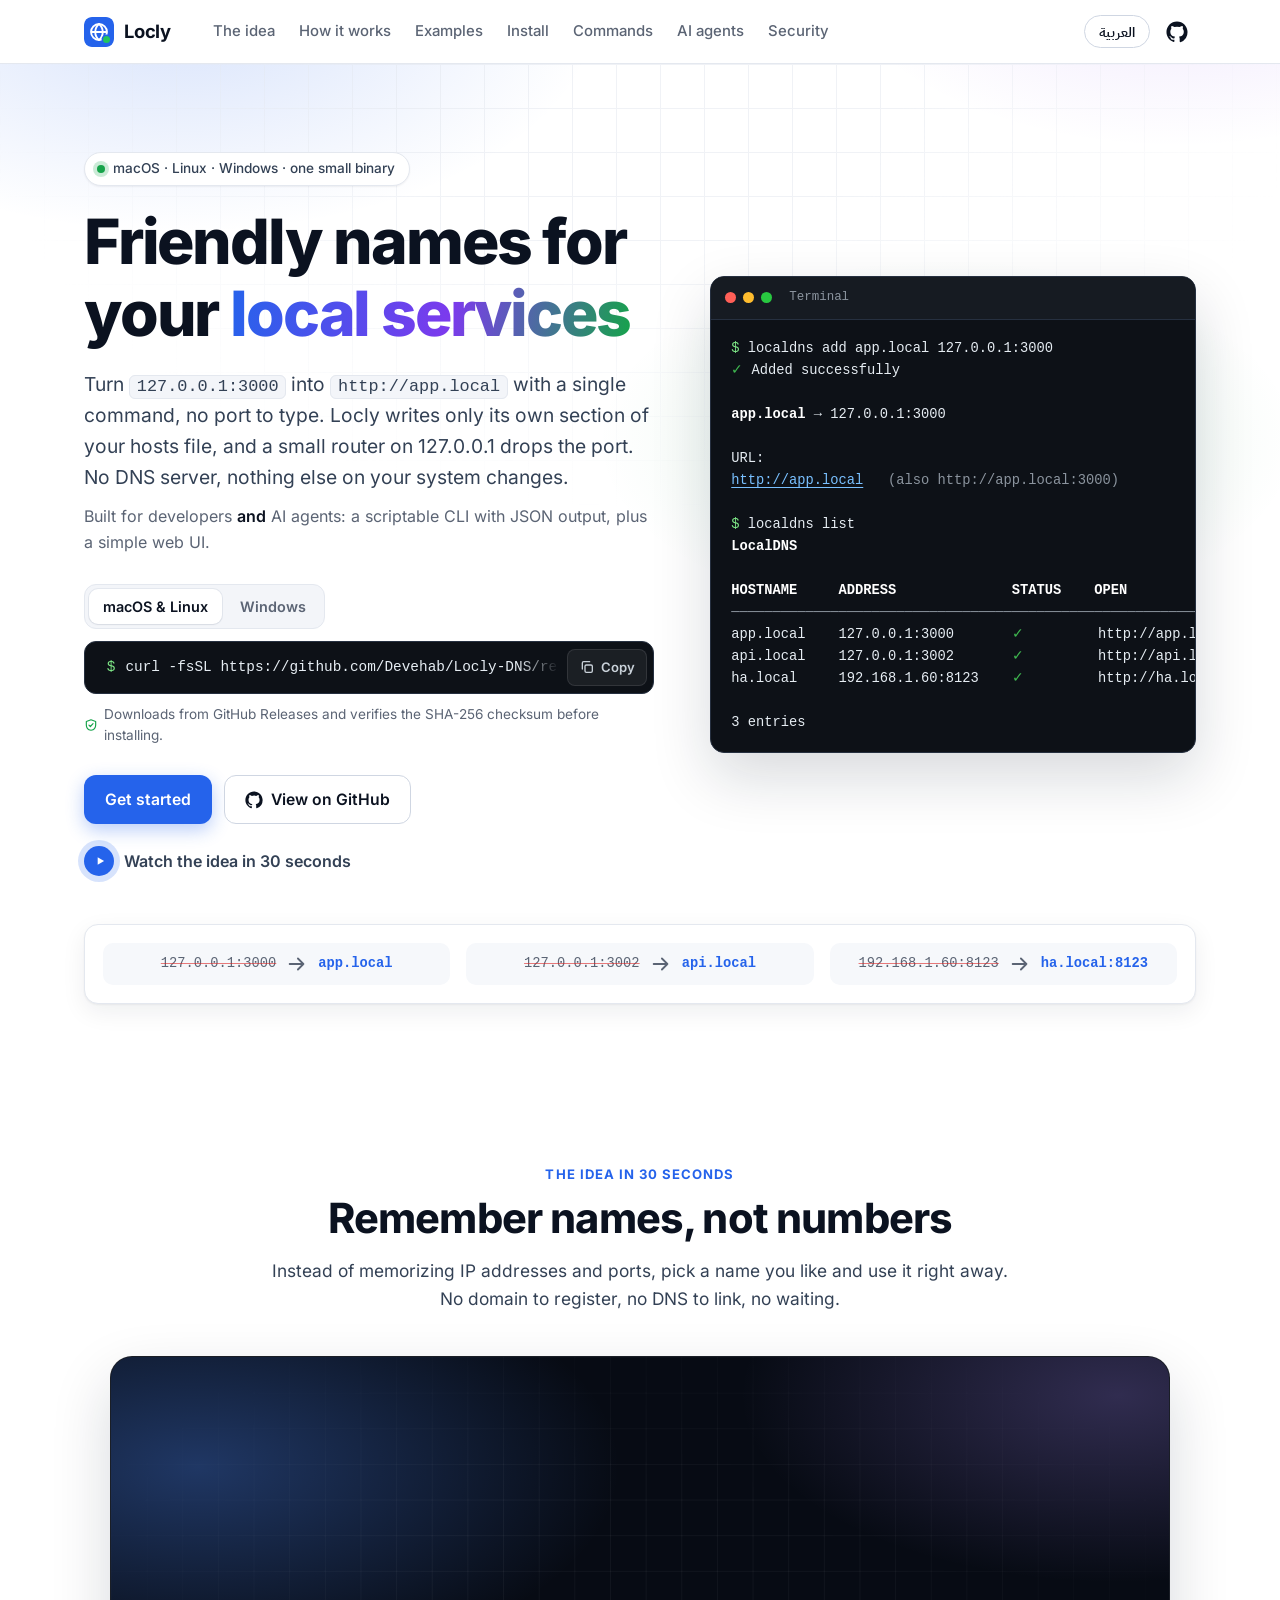
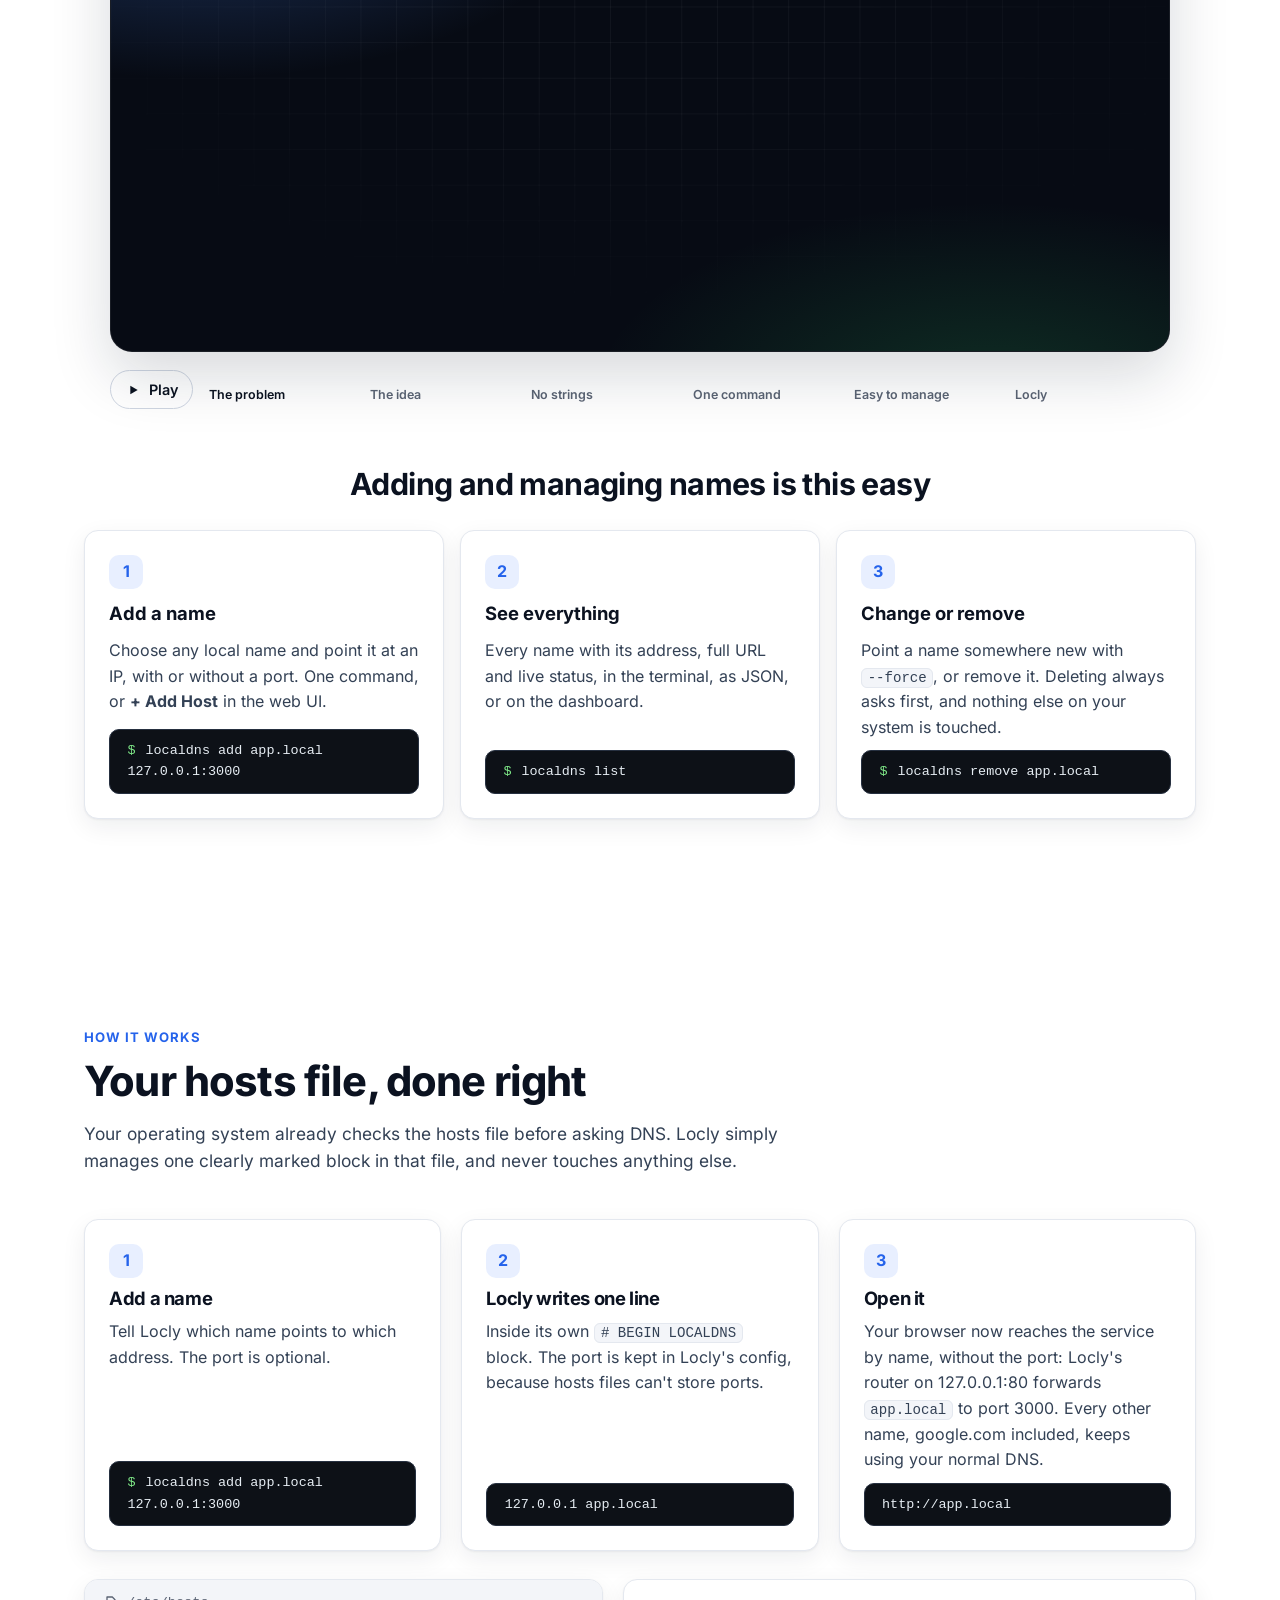
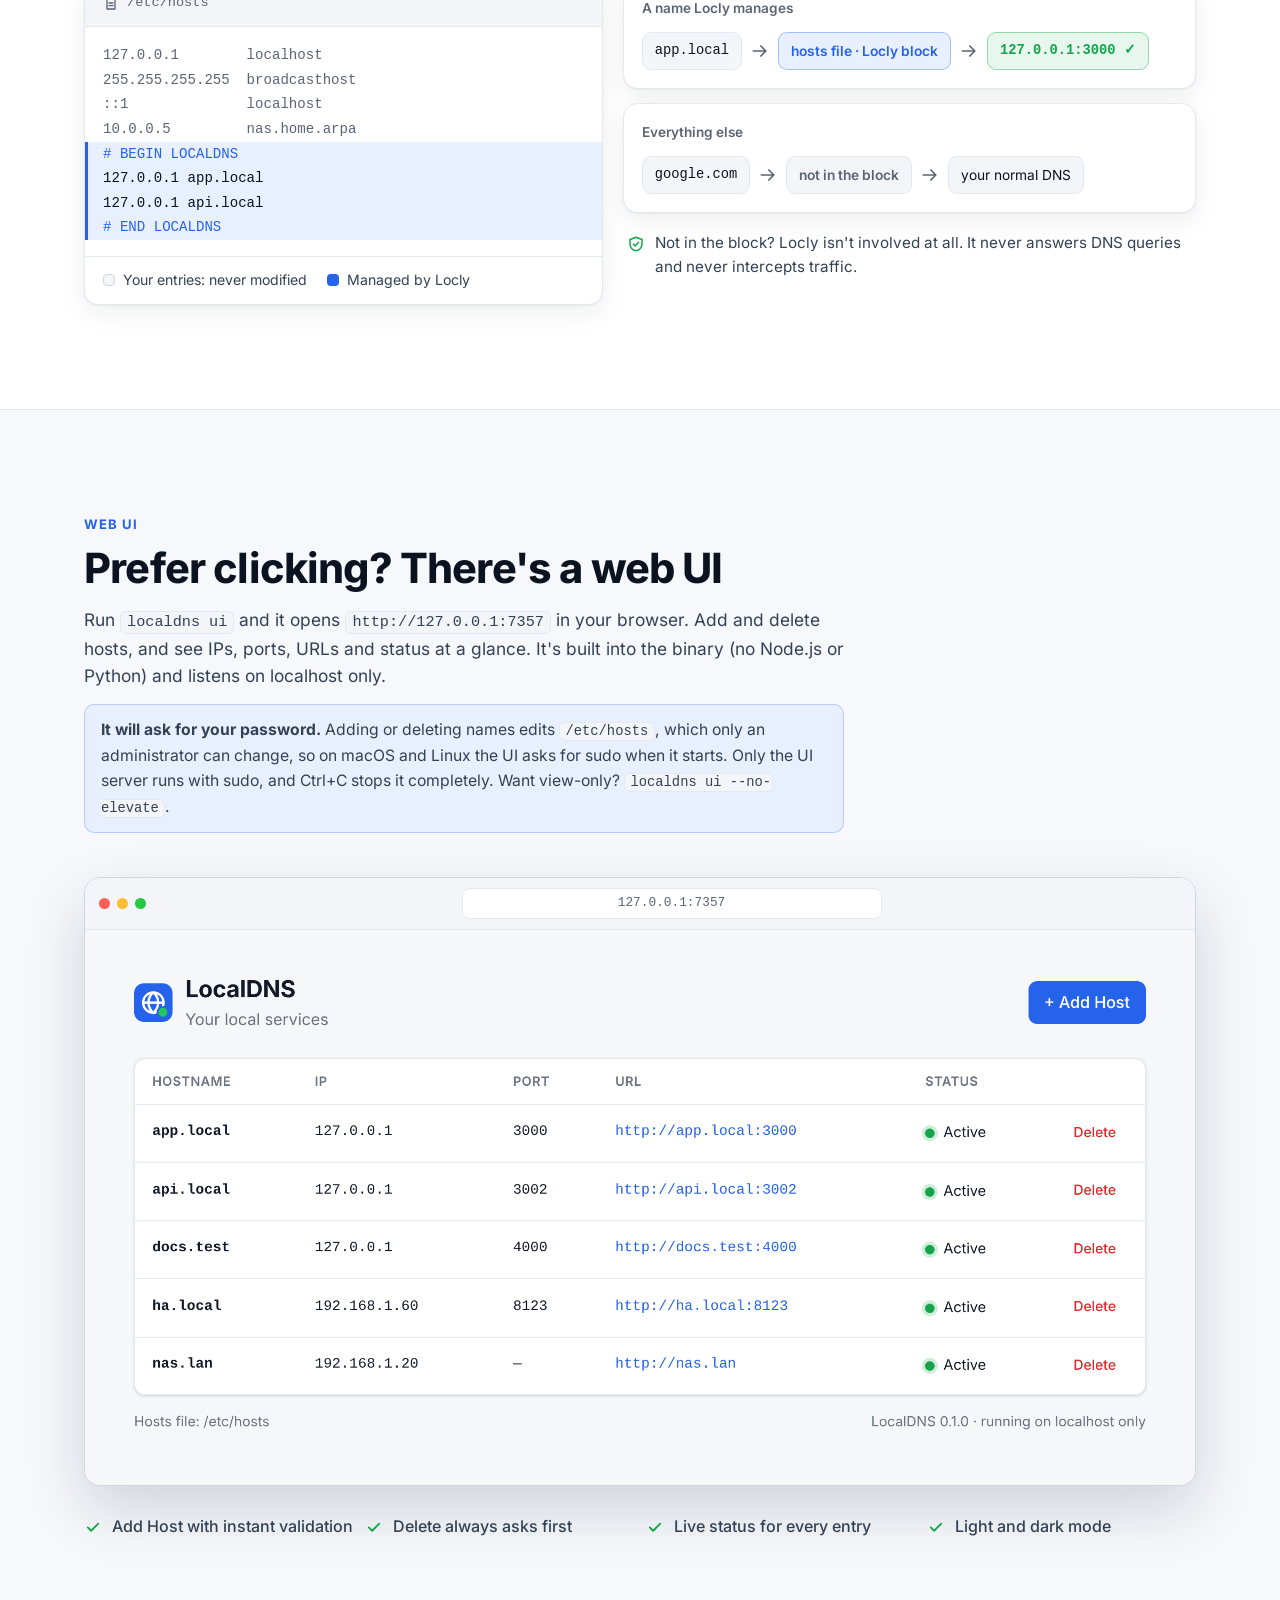
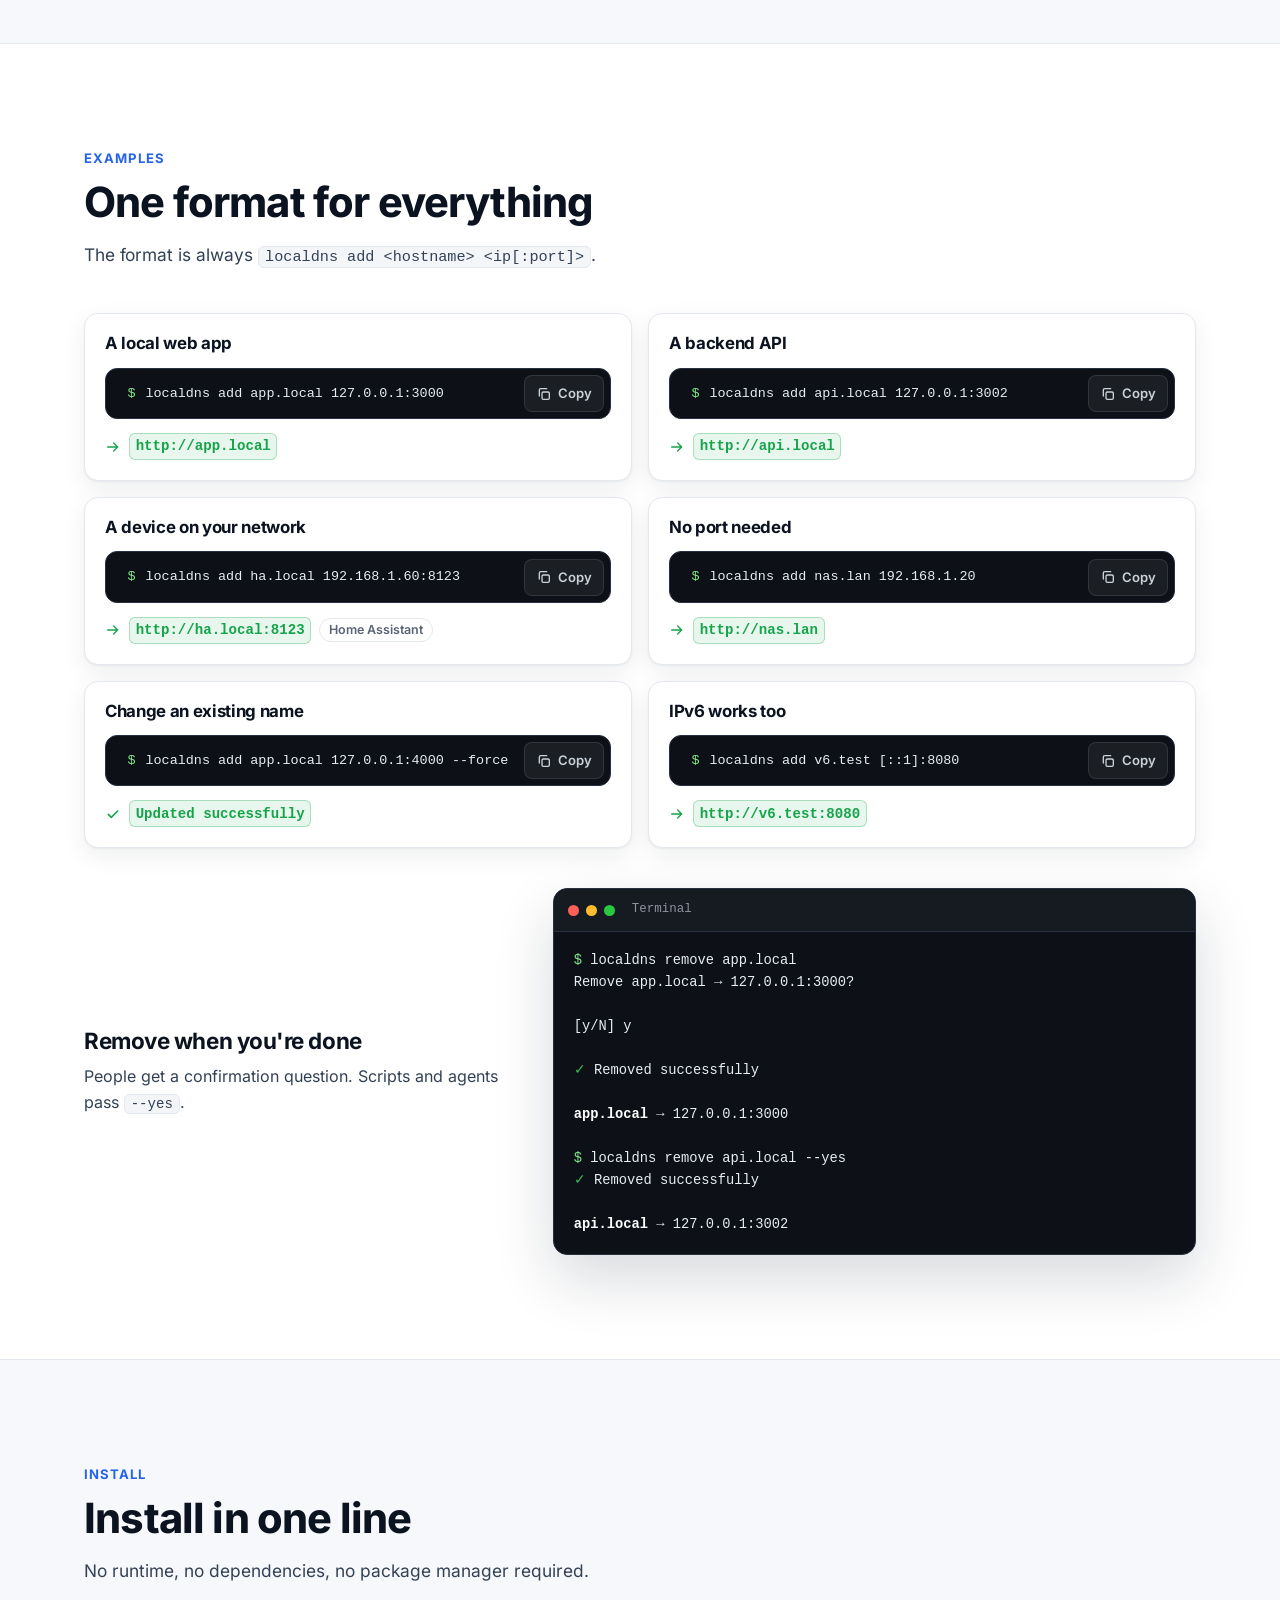
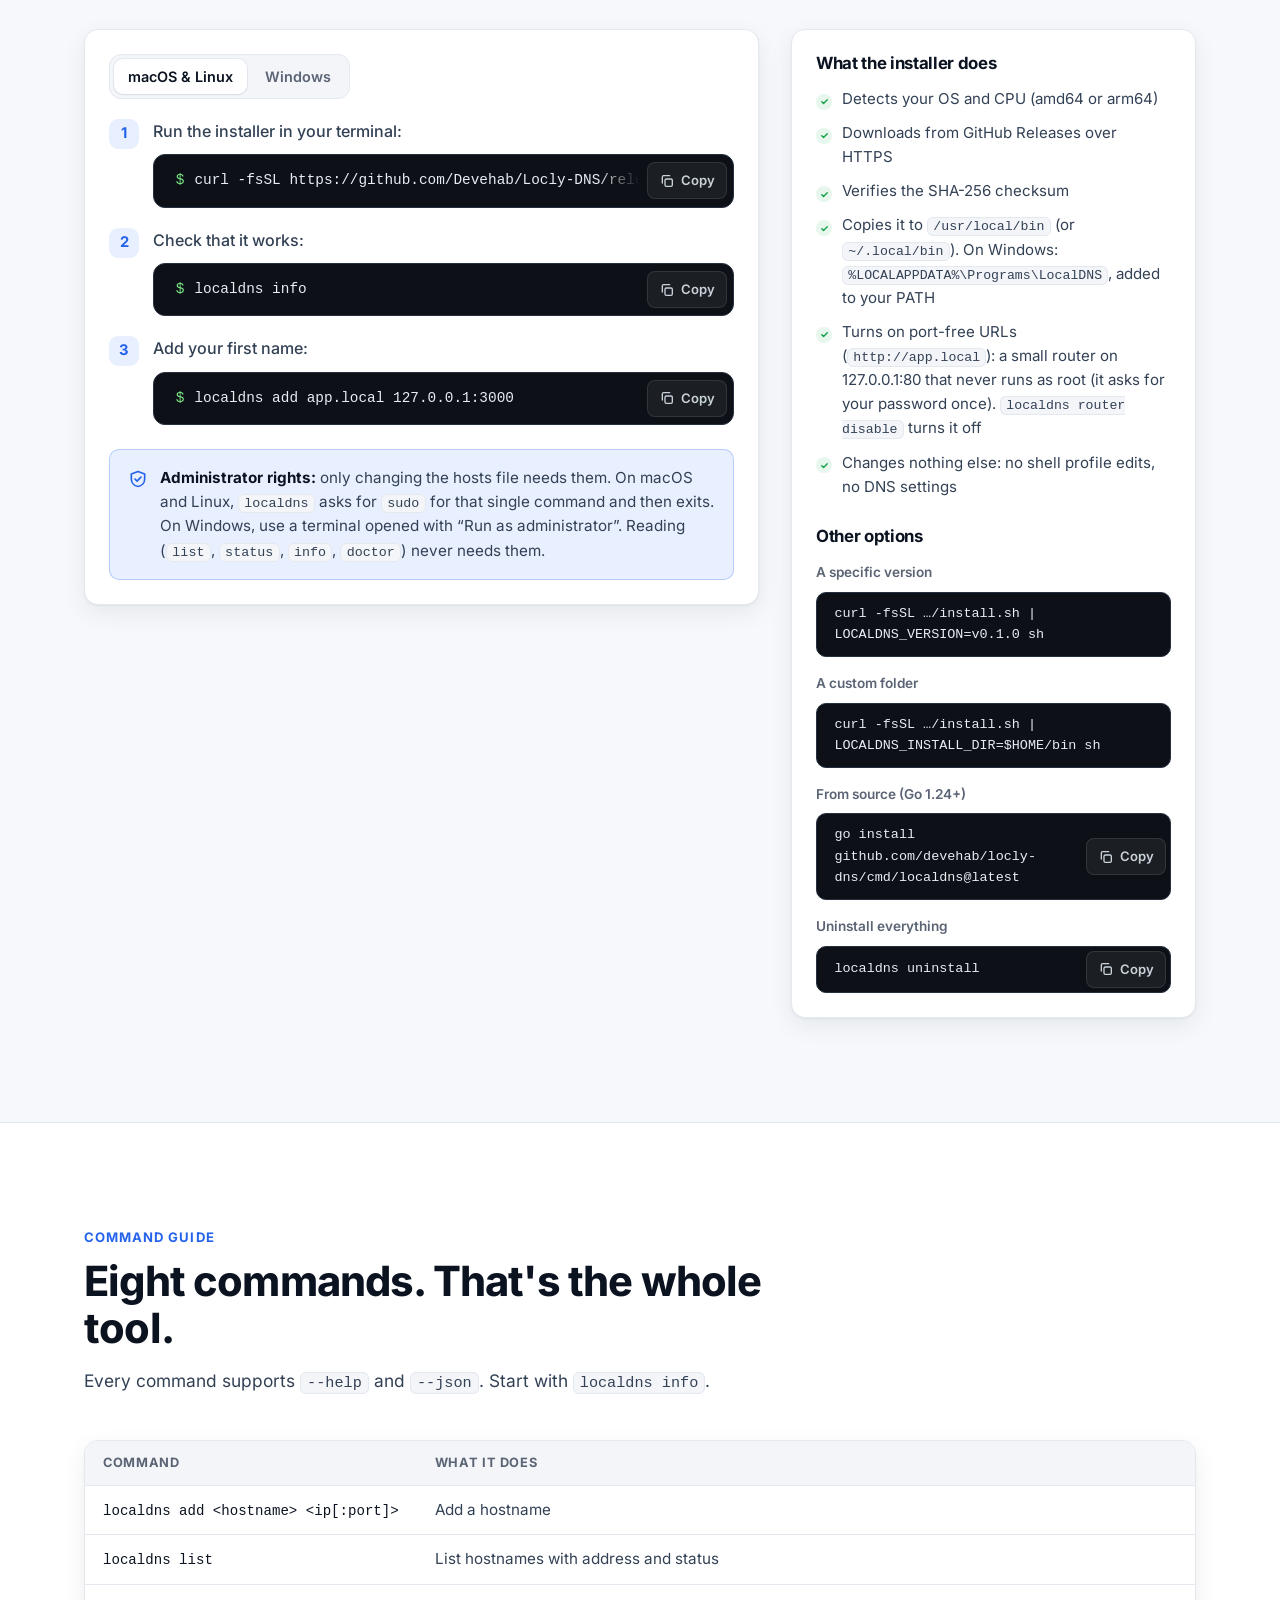
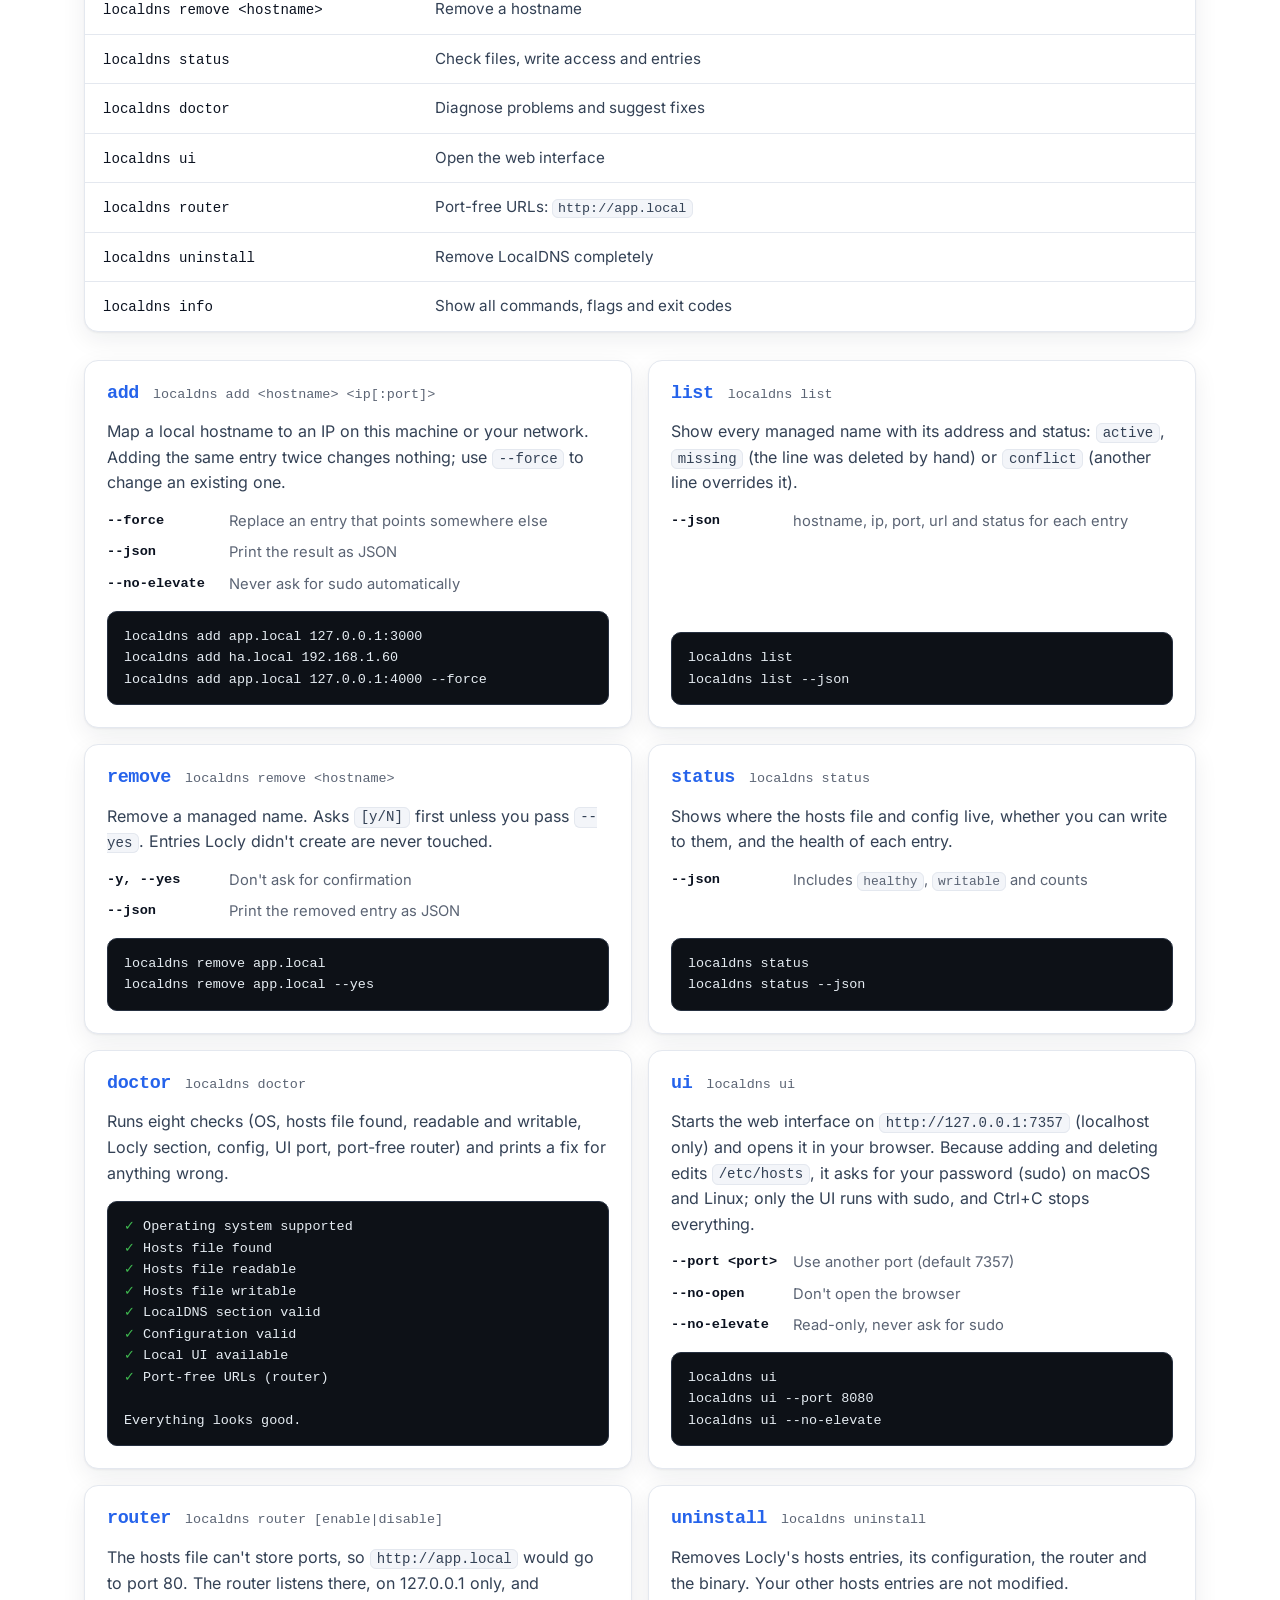
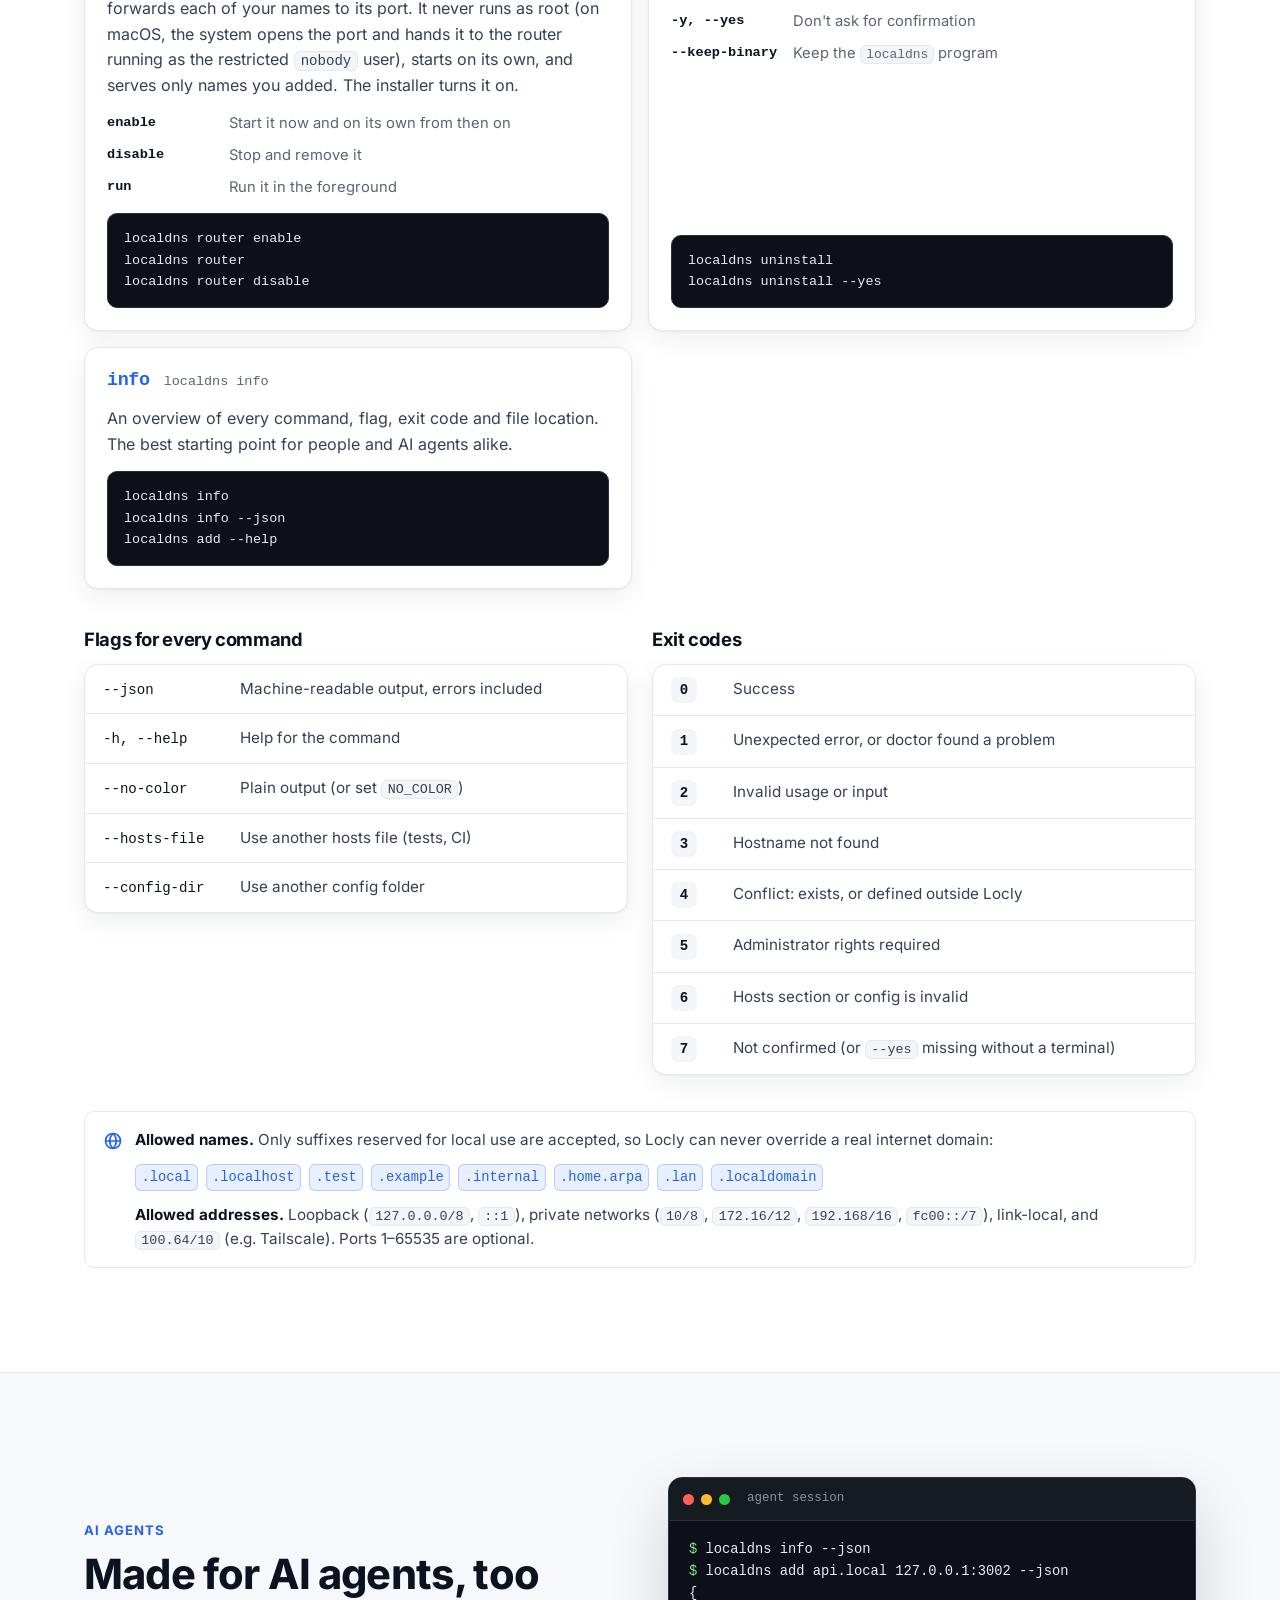
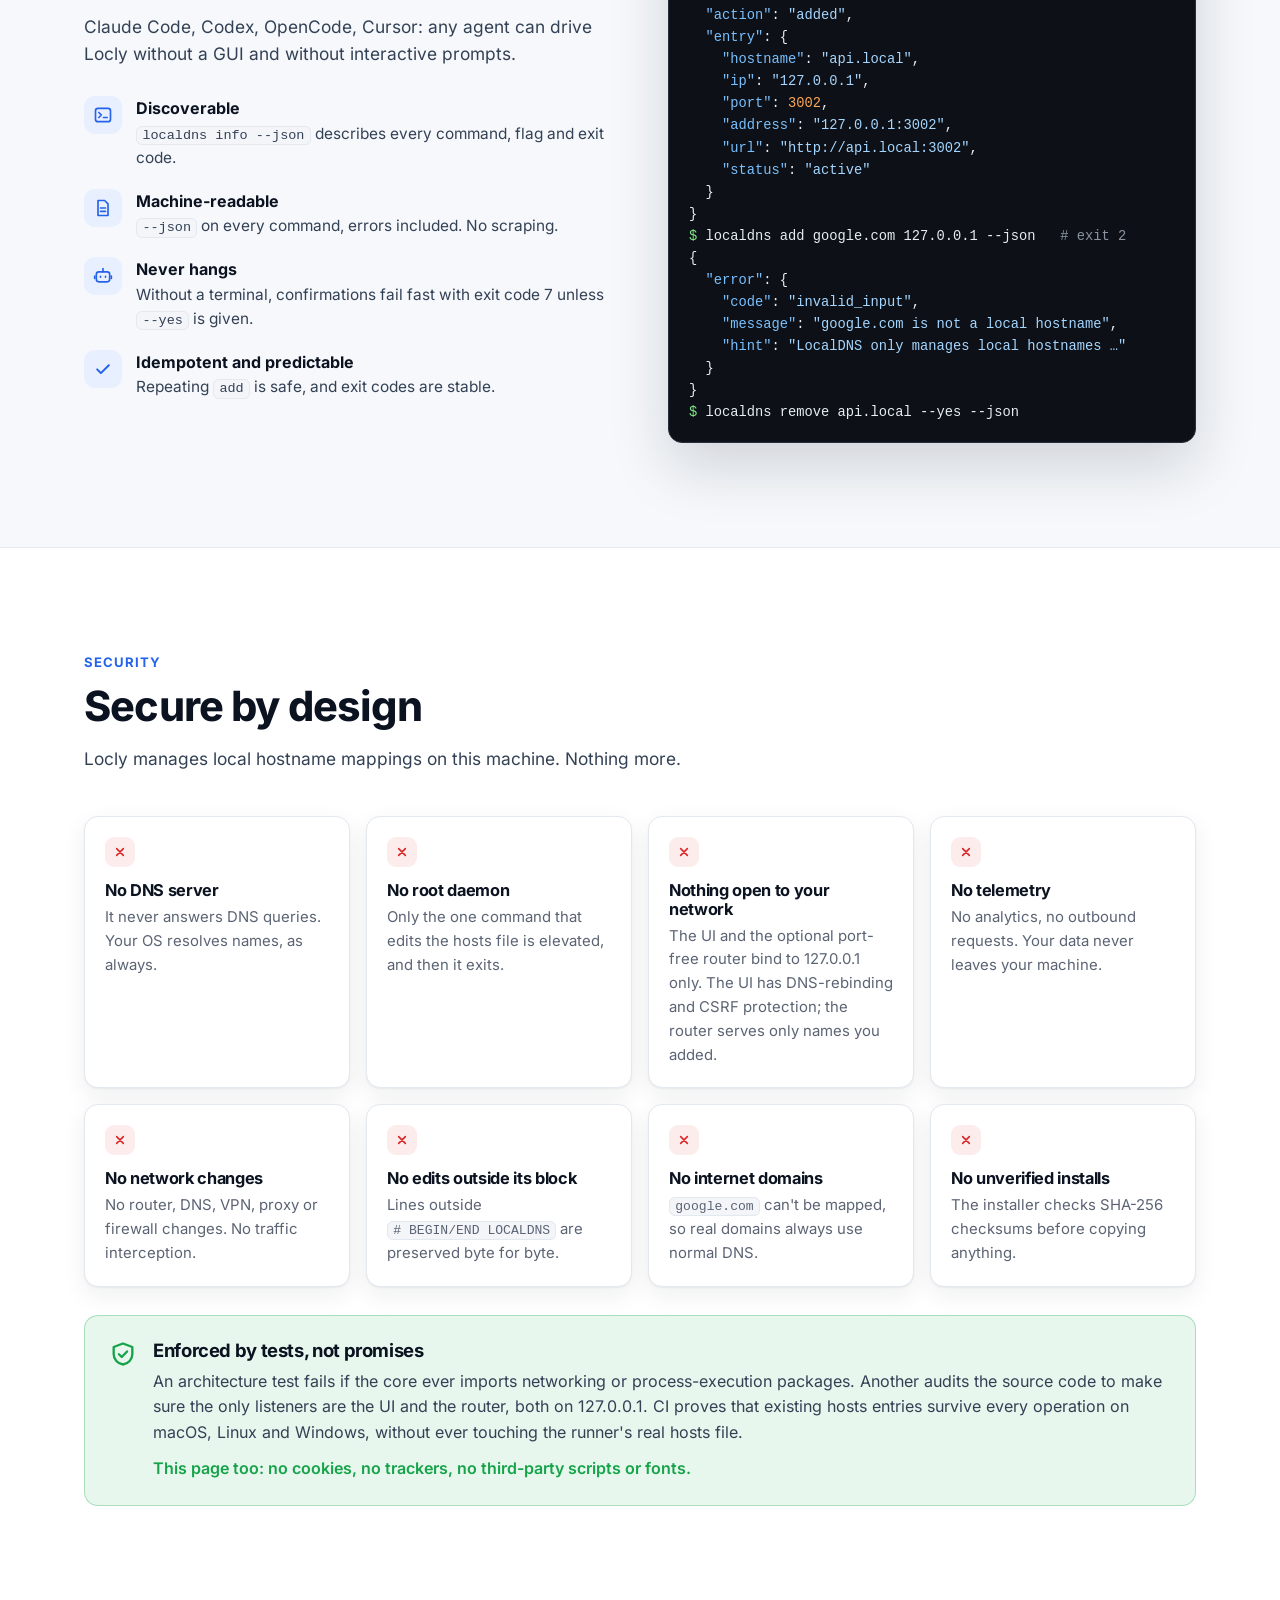
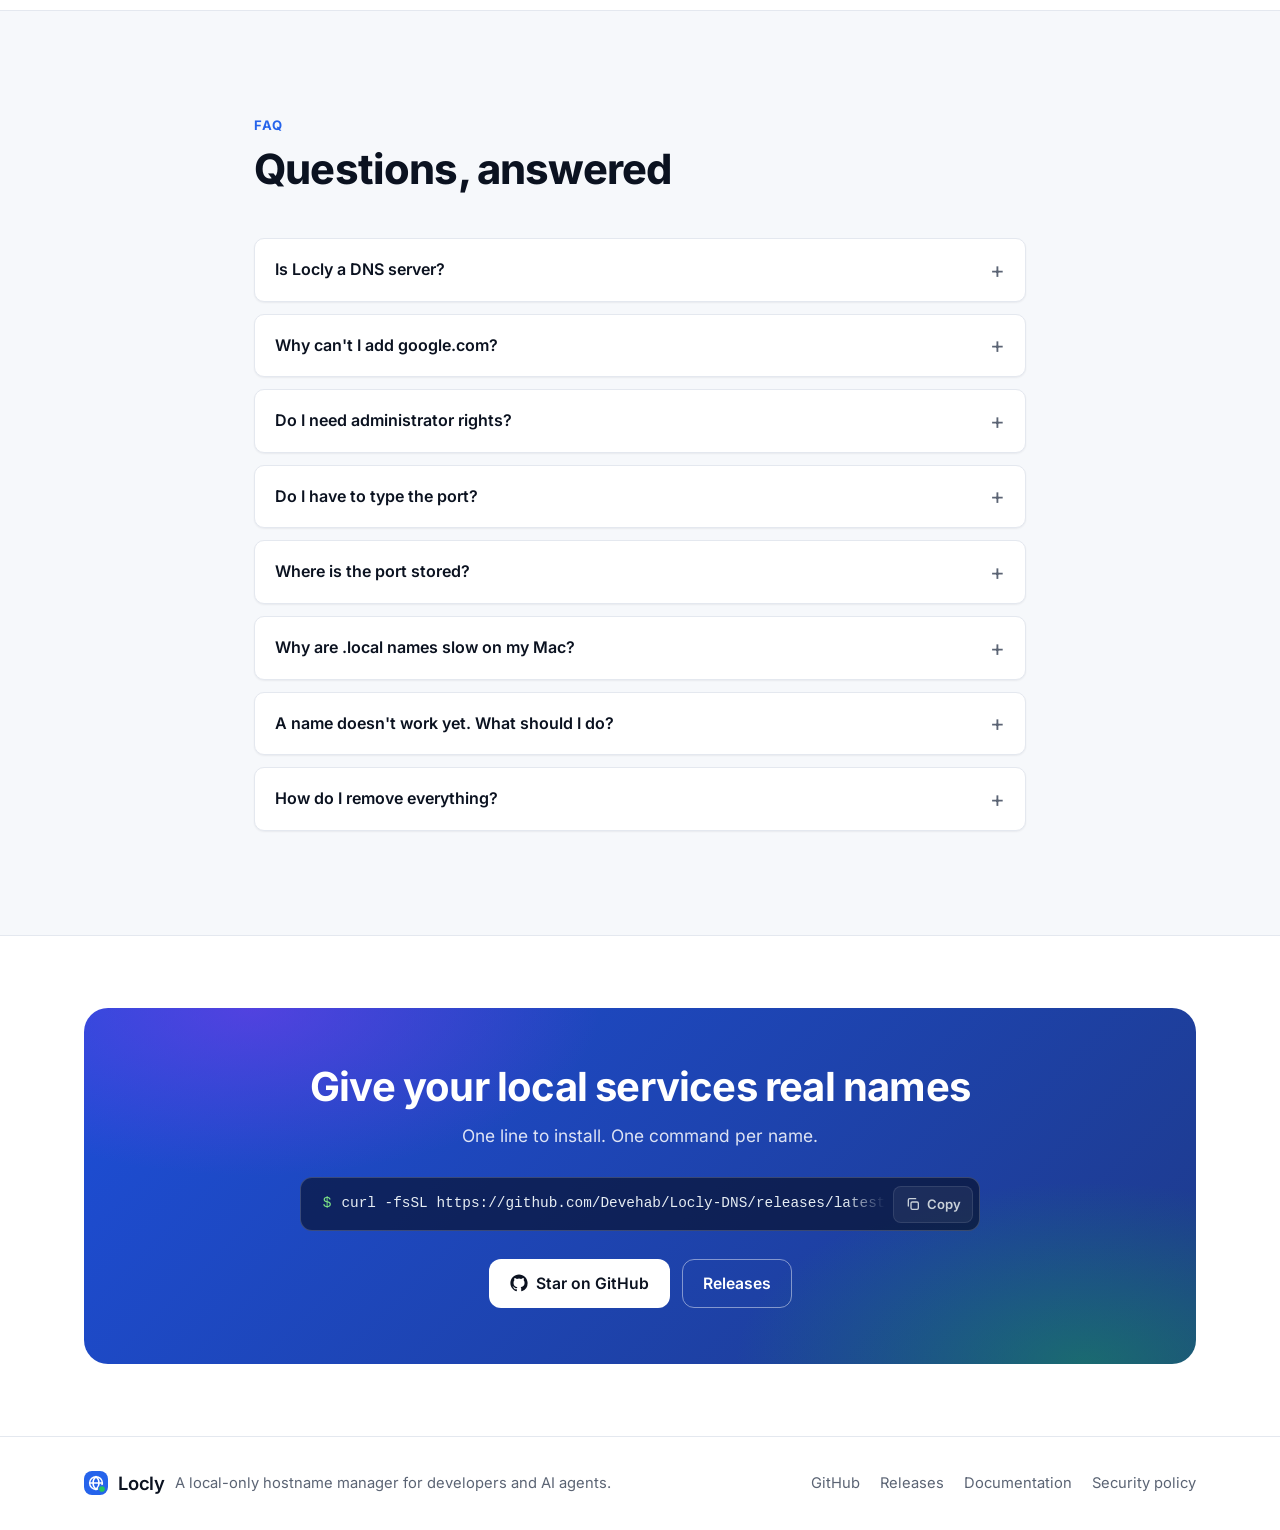
==== commit d3a36649: "macOS router: let launchd open port 80 and run the router as nobody On macOS an ordinary user may on" ====
--- a/docs/index.html
+++ b/docs/index.html
@@ -647,7 +647,7 @@
               <li><span class="en">Downloads from GitHub Releases over HTTPS</span><span class="ar">ينزّل البرنامج من GitHub Releases عبر HTTPS</span></li>
               <li><span class="en">Verifies the SHA-256 checksum</span><span class="ar">يتحقق من بصمة SHA-256</span></li>
               <li><span class="en">Copies it to <code dir="ltr">/usr/local/bin</code> (or <code dir="ltr">~/.local/bin</code>). On Windows: <code dir="ltr">%LOCALAPPDATA%\Programs\LocalDNS</code>, added to your PATH</span><span class="ar">ينسخه إلى <code dir="ltr">/usr/local/bin</code> (أو <code dir="ltr">~/.local/bin</code>). وعلى Windows إلى <code dir="ltr">%LOCALAPPDATA%\Programs\LocalDNS</code> ويضيفه إلى PATH</span></li>
-              <li><span class="en">Turns on port-free URLs (<code dir="ltr">http://app.local</code>): a small router on 127.0.0.1:80 that runs as you. <code dir="ltr">localdns router disable</code> turns it off</span><span class="ar">يفعّل الروابط بدون منفذ (<code dir="ltr">http://app.local</code>): موجّه صغير على 127.0.0.1:80 يعمل بصلاحيات مستخدمك. والأمر <code dir="ltr">localdns router disable</code> يوقفه</span></li>
+              <li><span class="en">Turns on port-free URLs (<code dir="ltr">http://app.local</code>): a small router on 127.0.0.1:80 that never runs as root (it asks for your password once). <code dir="ltr">localdns router disable</code> turns it off</span><span class="ar">يفعّل الروابط بدون منفذ (<code dir="ltr">http://app.local</code>): موجّه صغير على 127.0.0.1:80 لا يعمل أبدًا بصلاحيات root (يطلب كلمة المرور مرة واحدة). والأمر <code dir="ltr">localdns router disable</code> يوقفه</span></li>
               <li><span class="en">Changes nothing else: no shell profile edits, no DNS settings</span><span class="ar">لا يغيّر أي شيء آخر: لا تعديل لملفات الطرفية، ولا لإعدادات DNS</span></li>
             </ul>
 
@@ -771,9 +771,9 @@
 
           <article class="cmd-card" id="cmd-router">
             <header><h3 dir="ltr">router</h3><code class="usage" dir="ltr">localdns router [enable|disable]</code></header>
-            <p><span class="en">The hosts file can't store ports, so <code dir="ltr">http://app.local</code> would go to port 80. The router listens there, on 127.0.0.1 only, and forwards each of your names to its port. It runs as you (not root), starts at login, and serves only names you added. The installer turns it on.</span><span class="ar">ملف hosts لا يحفظ المنافذ، لذا فإن <code dir="ltr">http://app.local</code> يذهب إلى المنفذ 80. الموجّه يستمع هناك، على 127.0.0.1 فقط، ويحوّل كل اسم من أسمائك إلى منفذه. يعمل بصلاحيات مستخدمك (وليس root)، ويبدأ عند تسجيل الدخول، ولا يخدم إلا الأسماء التي أضفتها. المثبِّت يفعّله تلقائيًا.</span></p>
+            <p><span class="en">The hosts file can't store ports, so <code dir="ltr">http://app.local</code> would go to port 80. The router listens there, on 127.0.0.1 only, and forwards each of your names to its port. It never runs as root (on macOS, the system opens the port and hands it to the router running as the restricted <code dir="ltr">nobody</code> user), starts on its own, and serves only names you added. The installer turns it on.</span><span class="ar">ملف hosts لا يحفظ المنافذ، لذا فإن <code dir="ltr">http://app.local</code> يذهب إلى المنفذ 80. الموجّه يستمع هناك، على 127.0.0.1 فقط، ويحوّل كل اسم من أسمائك إلى منفذه. لا يعمل أبدًا بصلاحيات root (على macOS يفتح النظام المنفذ ويسلّمه للموجّه الذي يعمل بصلاحيات المستخدم المقيّد <code dir="ltr">nobody</code>)، ويبدأ تلقائيًا، ولا يخدم إلا الأسماء التي أضفتها. المثبِّت يفعّله تلقائيًا.</span></p>
             <dl class="flags">
-              <div><dt dir="ltr">enable</dt><dd><span class="en">Start it now and at every login</span><span class="ar">تشغيله الآن وعند كل تسجيل دخول</span></dd></div>
+              <div><dt dir="ltr">enable</dt><dd><span class="en">Start it now and on its own from then on</span><span class="ar">تشغيله الآن وتلقائيًا بعد ذلك</span></dd></div>
               <div><dt dir="ltr">disable</dt><dd><span class="en">Stop and remove it</span><span class="ar">إيقافه وإزالته</span></dd></div>
               <div><dt dir="ltr">run</dt><dd><span class="en">Run it in the foreground</span><span class="ar">تشغيله في الطرفية مباشرة</span></dd></div>
             </dl>
@@ -961,7 +961,7 @@
           </details>
           <details>
             <summary><span class="en">Do I have to type the port?</span><span class="ar">هل يجب أن أكتب رقم المنفذ؟</span></summary>
-            <p><span class="en">No. The installer turns on Locly's router, so <code dir="ltr">http://app.local</code> opens <code dir="ltr">127.0.0.1:3000</code>. It listens on 127.0.0.1:80 only, runs as you, and forwards only names you added that point to 127.0.0.1. If port 80 is taken by another program, use <code dir="ltr">http://app.local:3000</code> or run <code dir="ltr">localdns router</code> to see why. Names on other devices (<code dir="ltr">ha.local:8123</code>) keep their port.</span><span class="ar">لا. المثبِّت يفعّل موجّه Locly، فيفتح <code dir="ltr">http://app.local</code> العنوان <code dir="ltr">127.0.0.1:3000</code>. يستمع على 127.0.0.1:80 فقط، ويعمل بصلاحيات مستخدمك، ولا يحوّل إلا الأسماء التي أضفتها وتشير إلى 127.0.0.1. إذا كان برنامج آخر يستخدم المنفذ 80 فاستخدم <code dir="ltr">http://app.local:3000</code> أو شغّل <code dir="ltr">localdns router</code> لمعرفة السبب. أما أسماء الأجهزة الأخرى (<code dir="ltr">ha.local:8123</code>) فتبقى بمنفذها.</span></p>
+            <p><span class="en">No. The installer turns on Locly's router, so <code dir="ltr">http://app.local</code> opens <code dir="ltr">127.0.0.1:3000</code>. It listens on 127.0.0.1:80 only, never runs as root, and forwards only names you added that point to 127.0.0.1. If port 80 is taken by another program, use <code dir="ltr">http://app.local:3000</code> or run <code dir="ltr">localdns router</code> to see why. Names on other devices (<code dir="ltr">ha.local:8123</code>) keep their port.</span><span class="ar">لا. المثبِّت يفعّل موجّه Locly، فيفتح <code dir="ltr">http://app.local</code> العنوان <code dir="ltr">127.0.0.1:3000</code>. يستمع على 127.0.0.1:80 فقط، ولا يعمل أبدًا بصلاحيات root، ولا يحوّل إلا الأسماء التي أضفتها وتشير إلى 127.0.0.1. إذا كان برنامج آخر يستخدم المنفذ 80 فاستخدم <code dir="ltr">http://app.local:3000</code> أو شغّل <code dir="ltr">localdns router</code> لمعرفة السبب. أما أسماء الأجهزة الأخرى (<code dir="ltr">ha.local:8123</code>) فتبقى بمنفذها.</span></p>
           </details>
           <details>
             <summary><span class="en">Where is the port stored?</span><span class="ar">أين يُحفظ رقم المنفذ؟</span></summary>
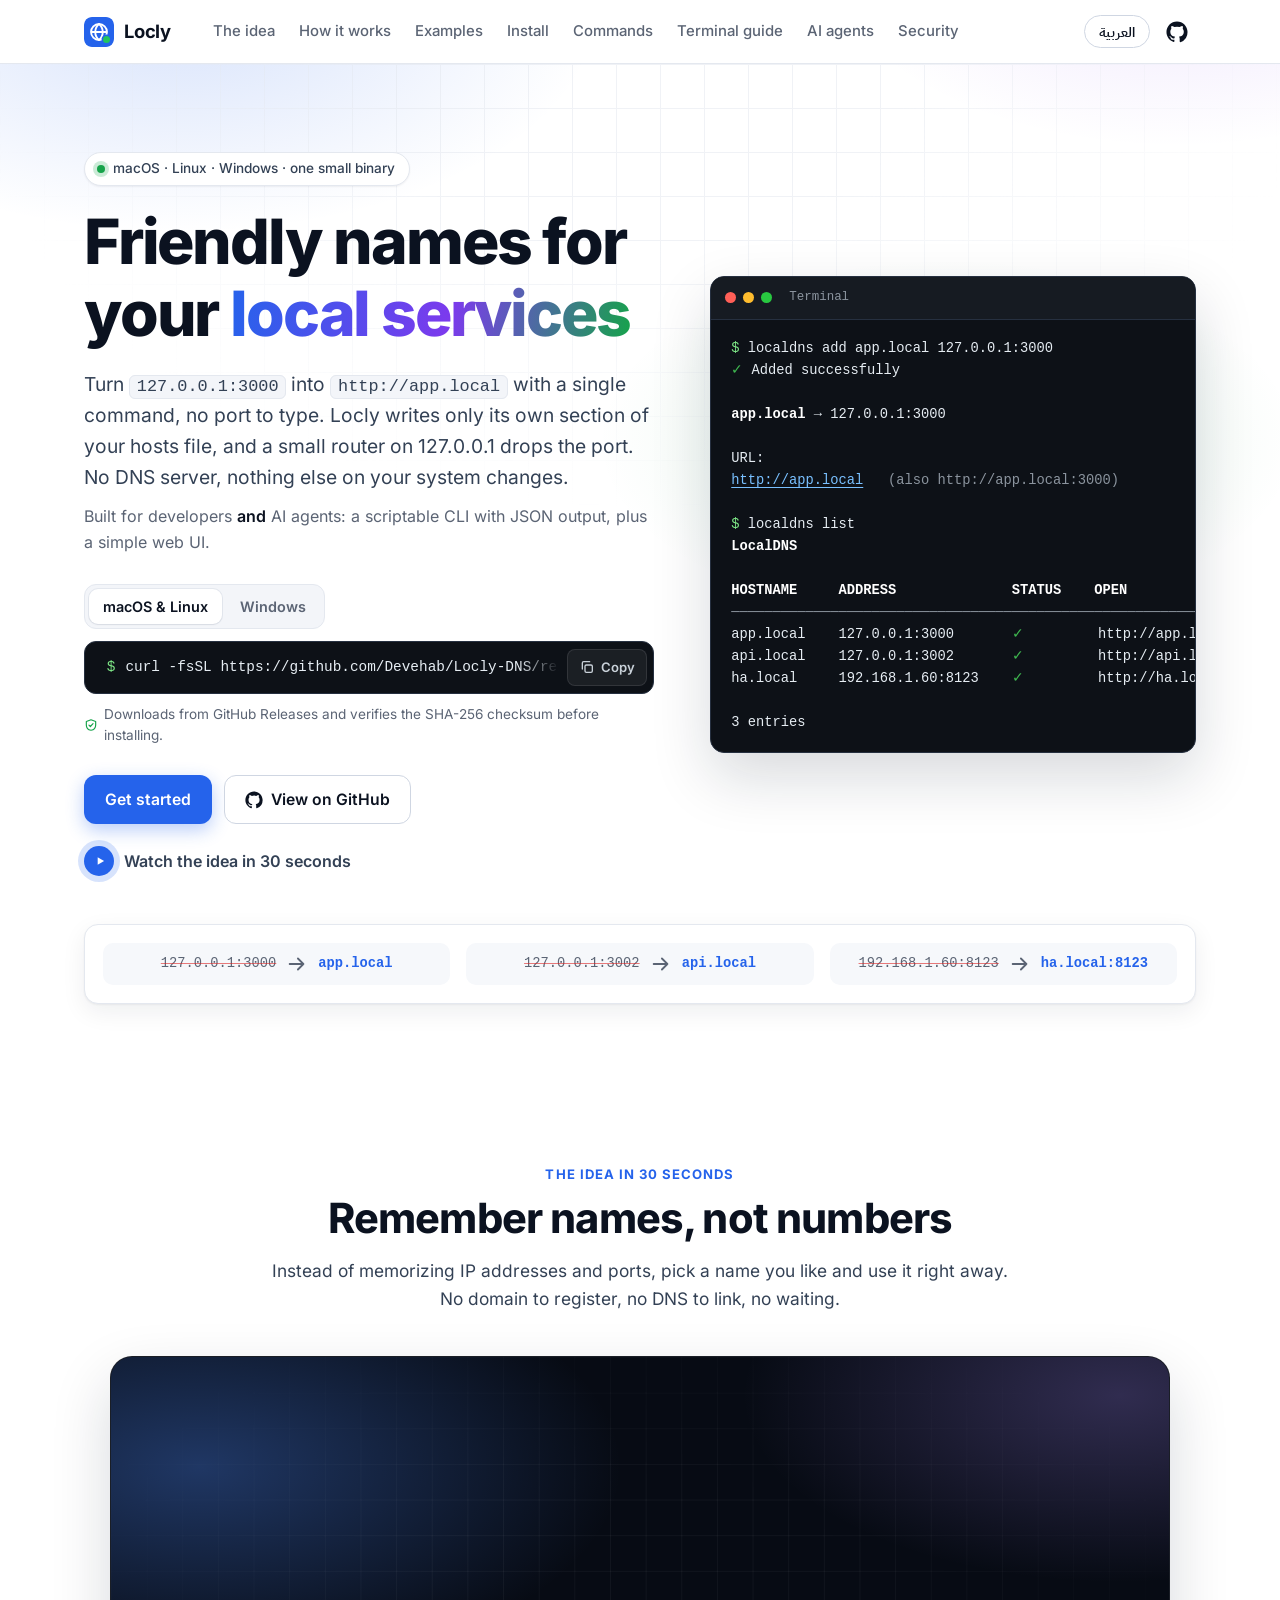
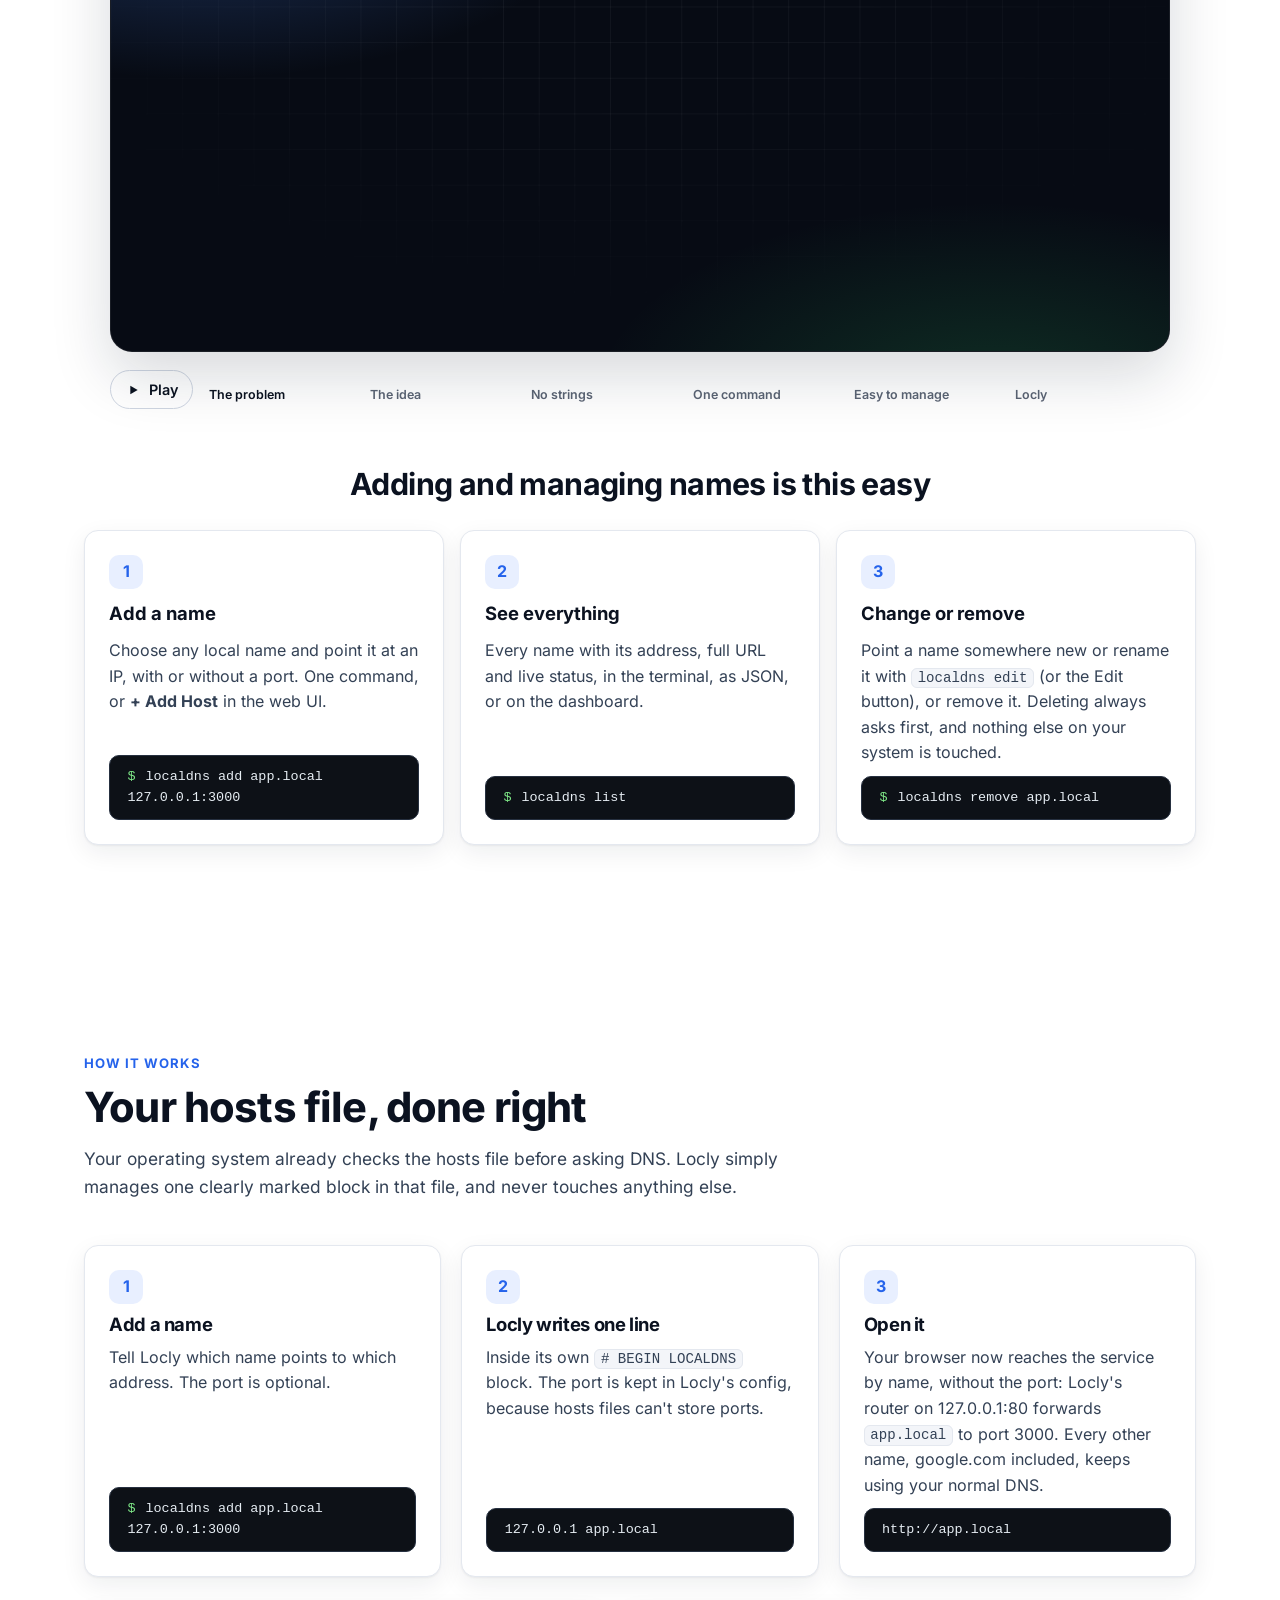
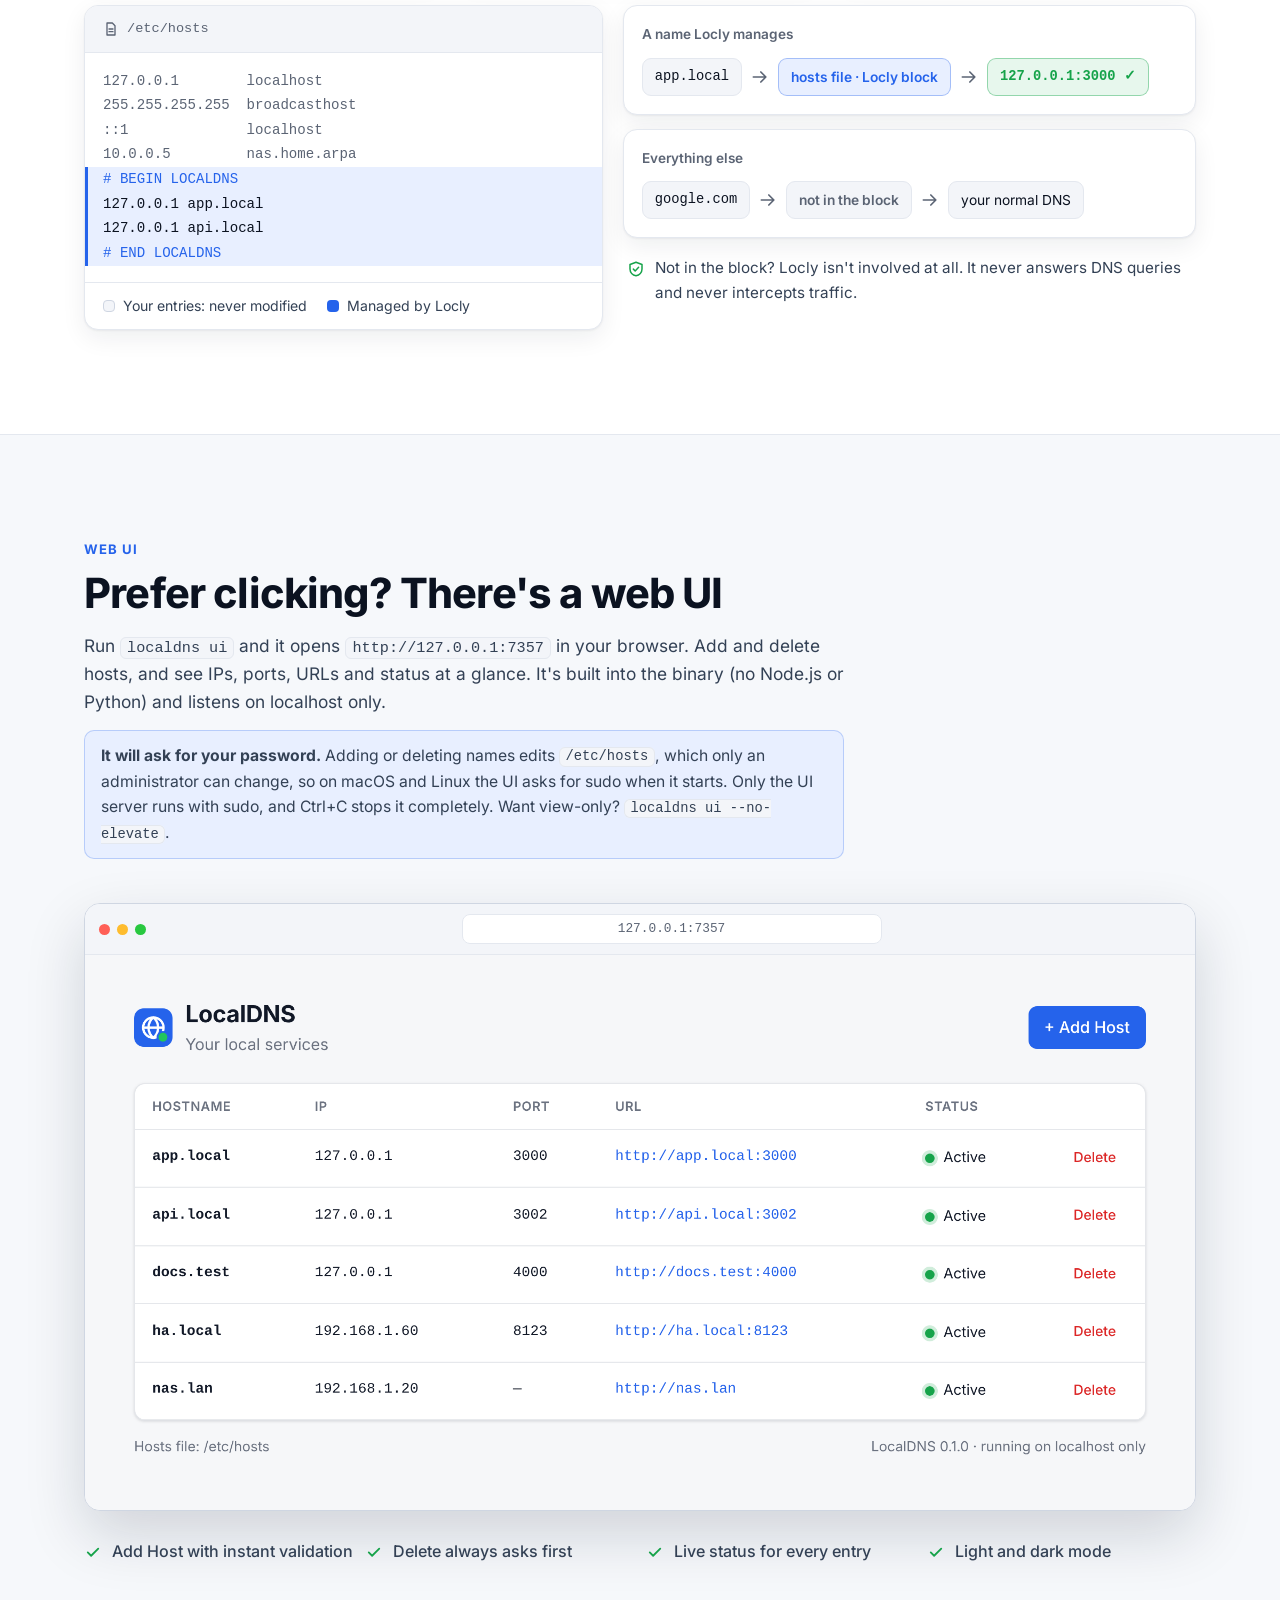
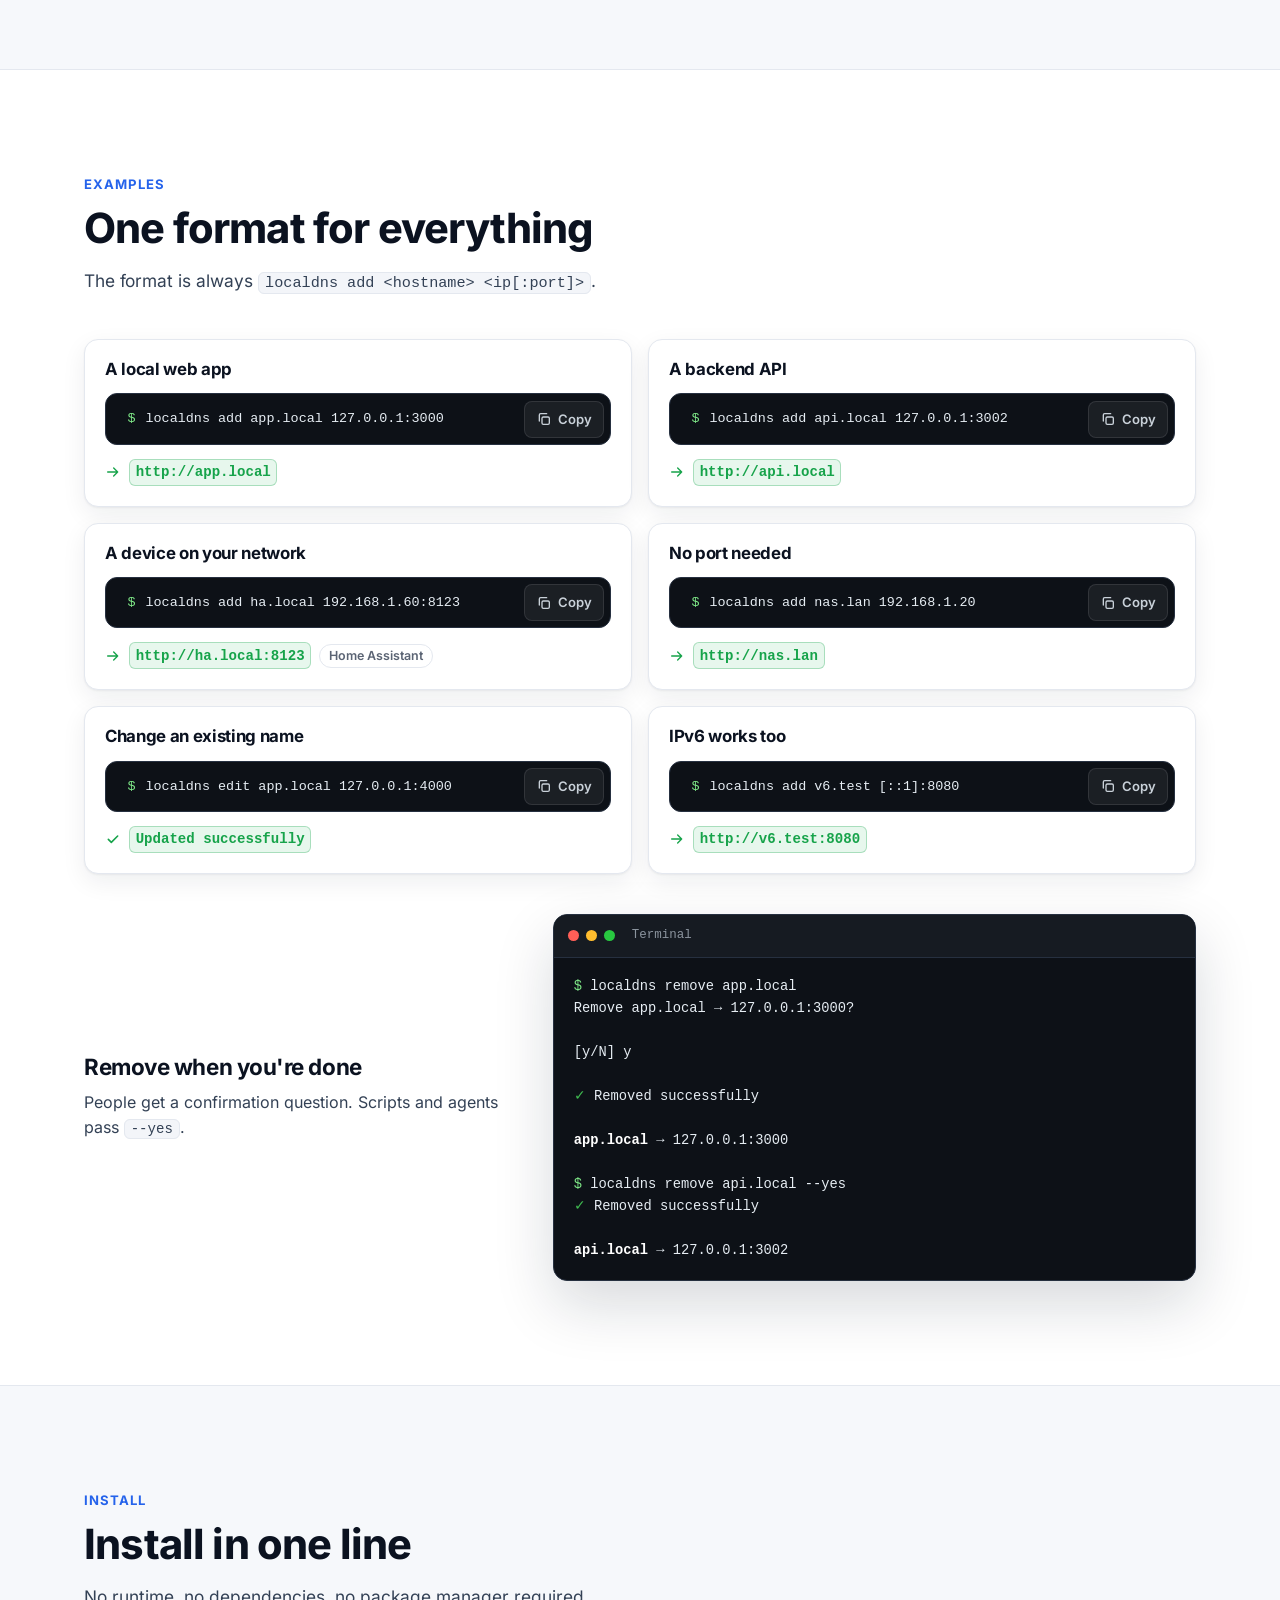
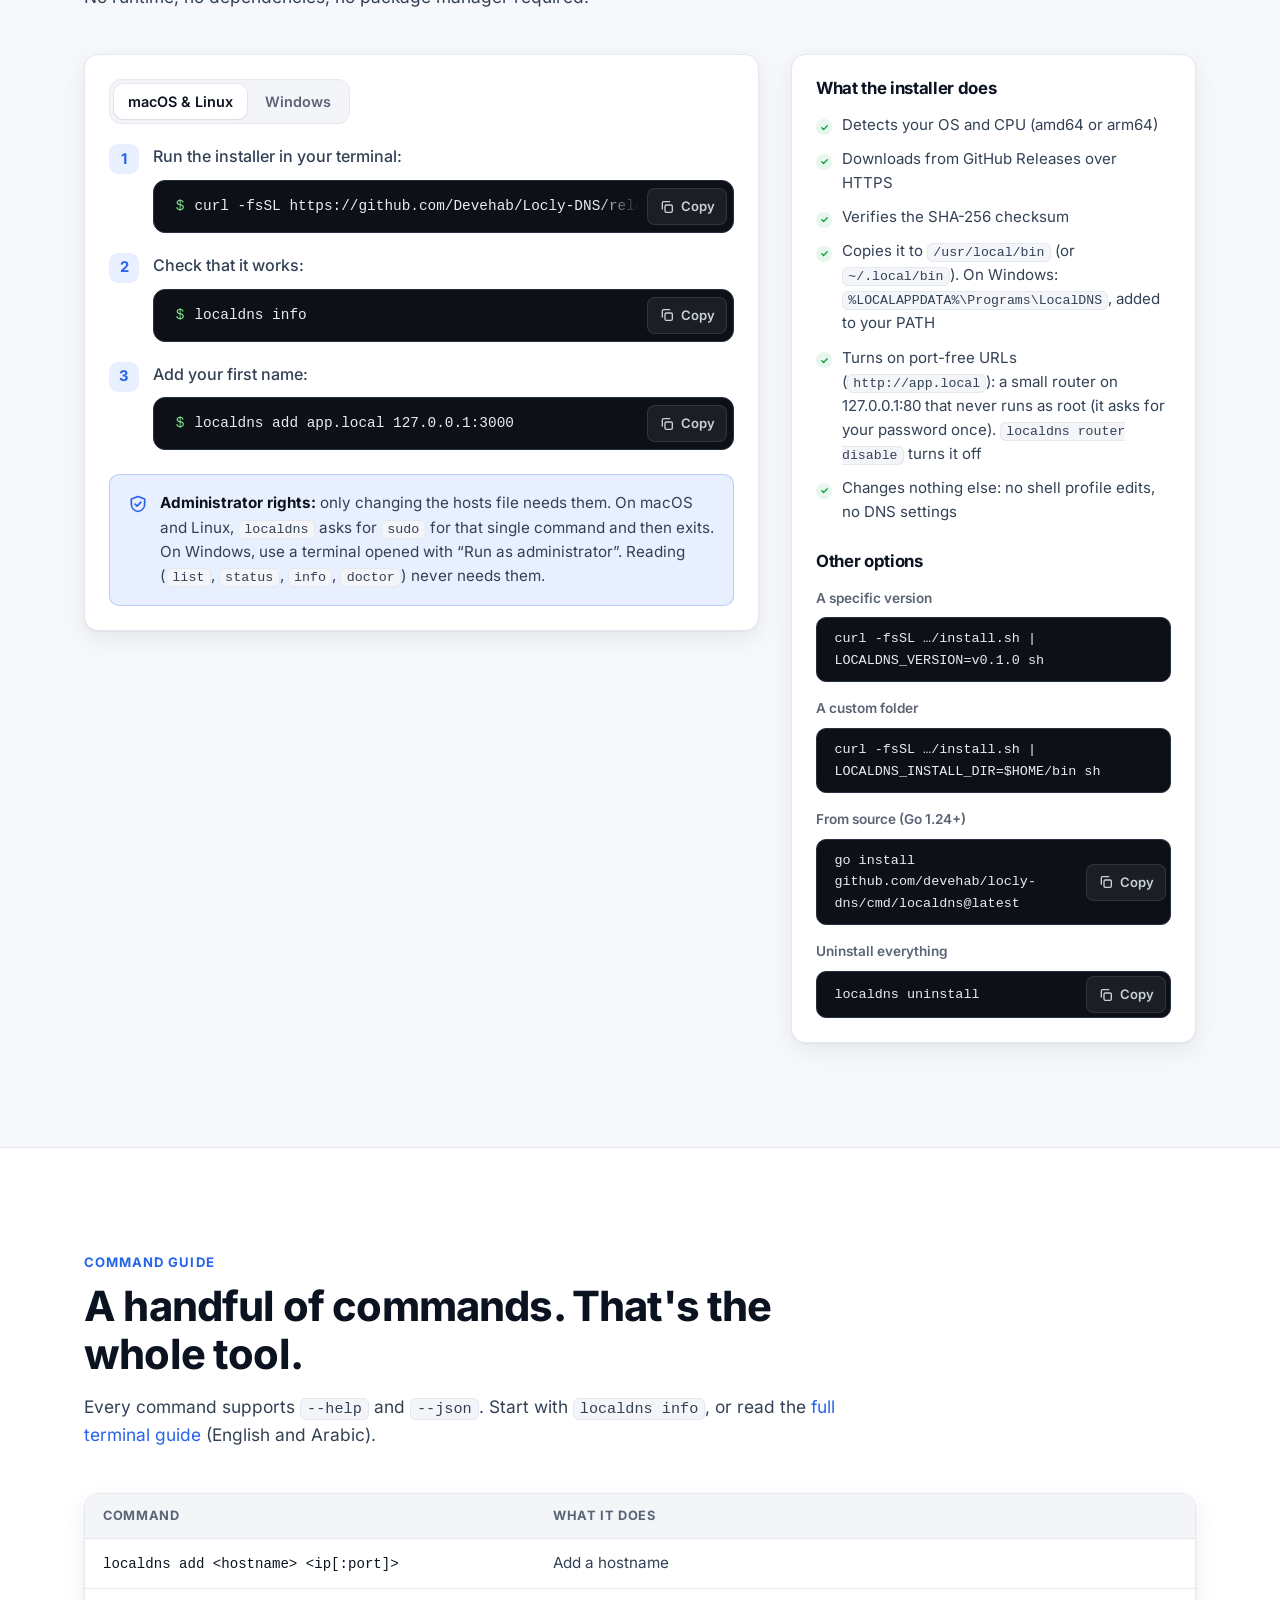
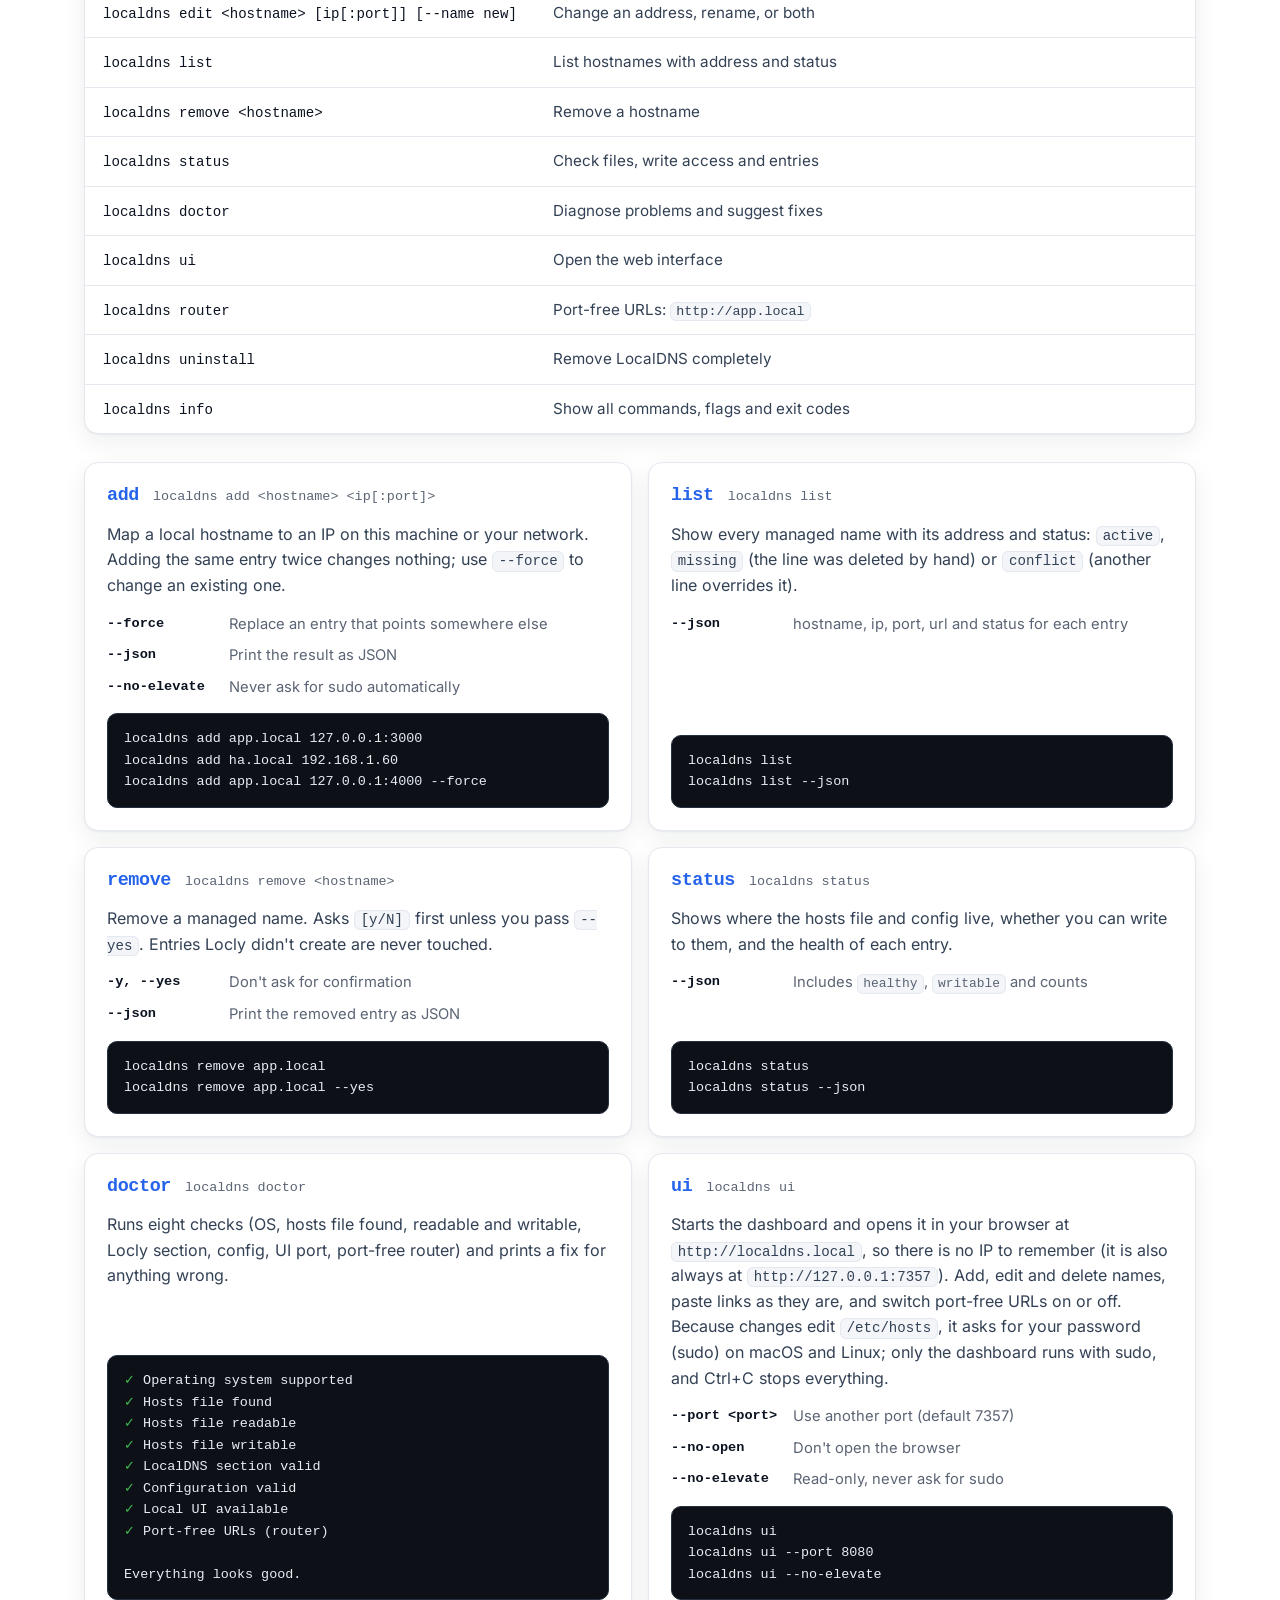
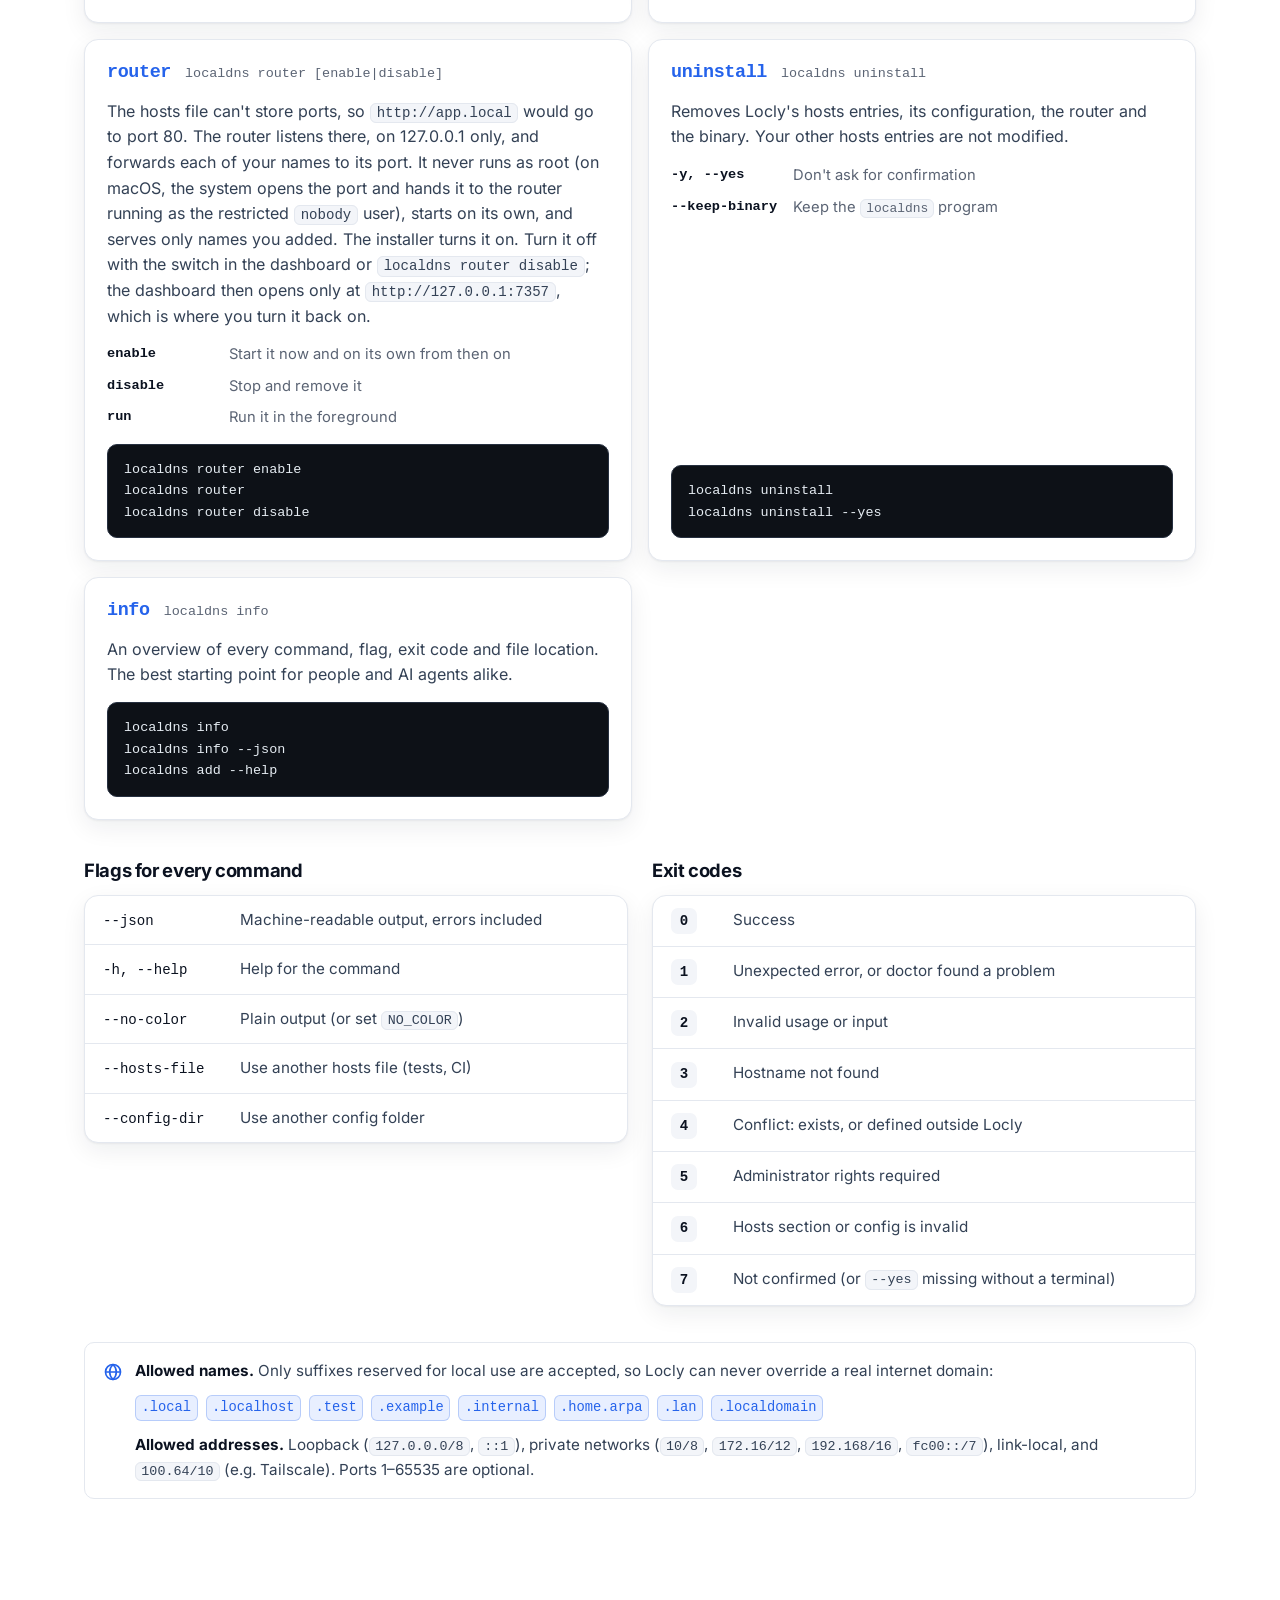
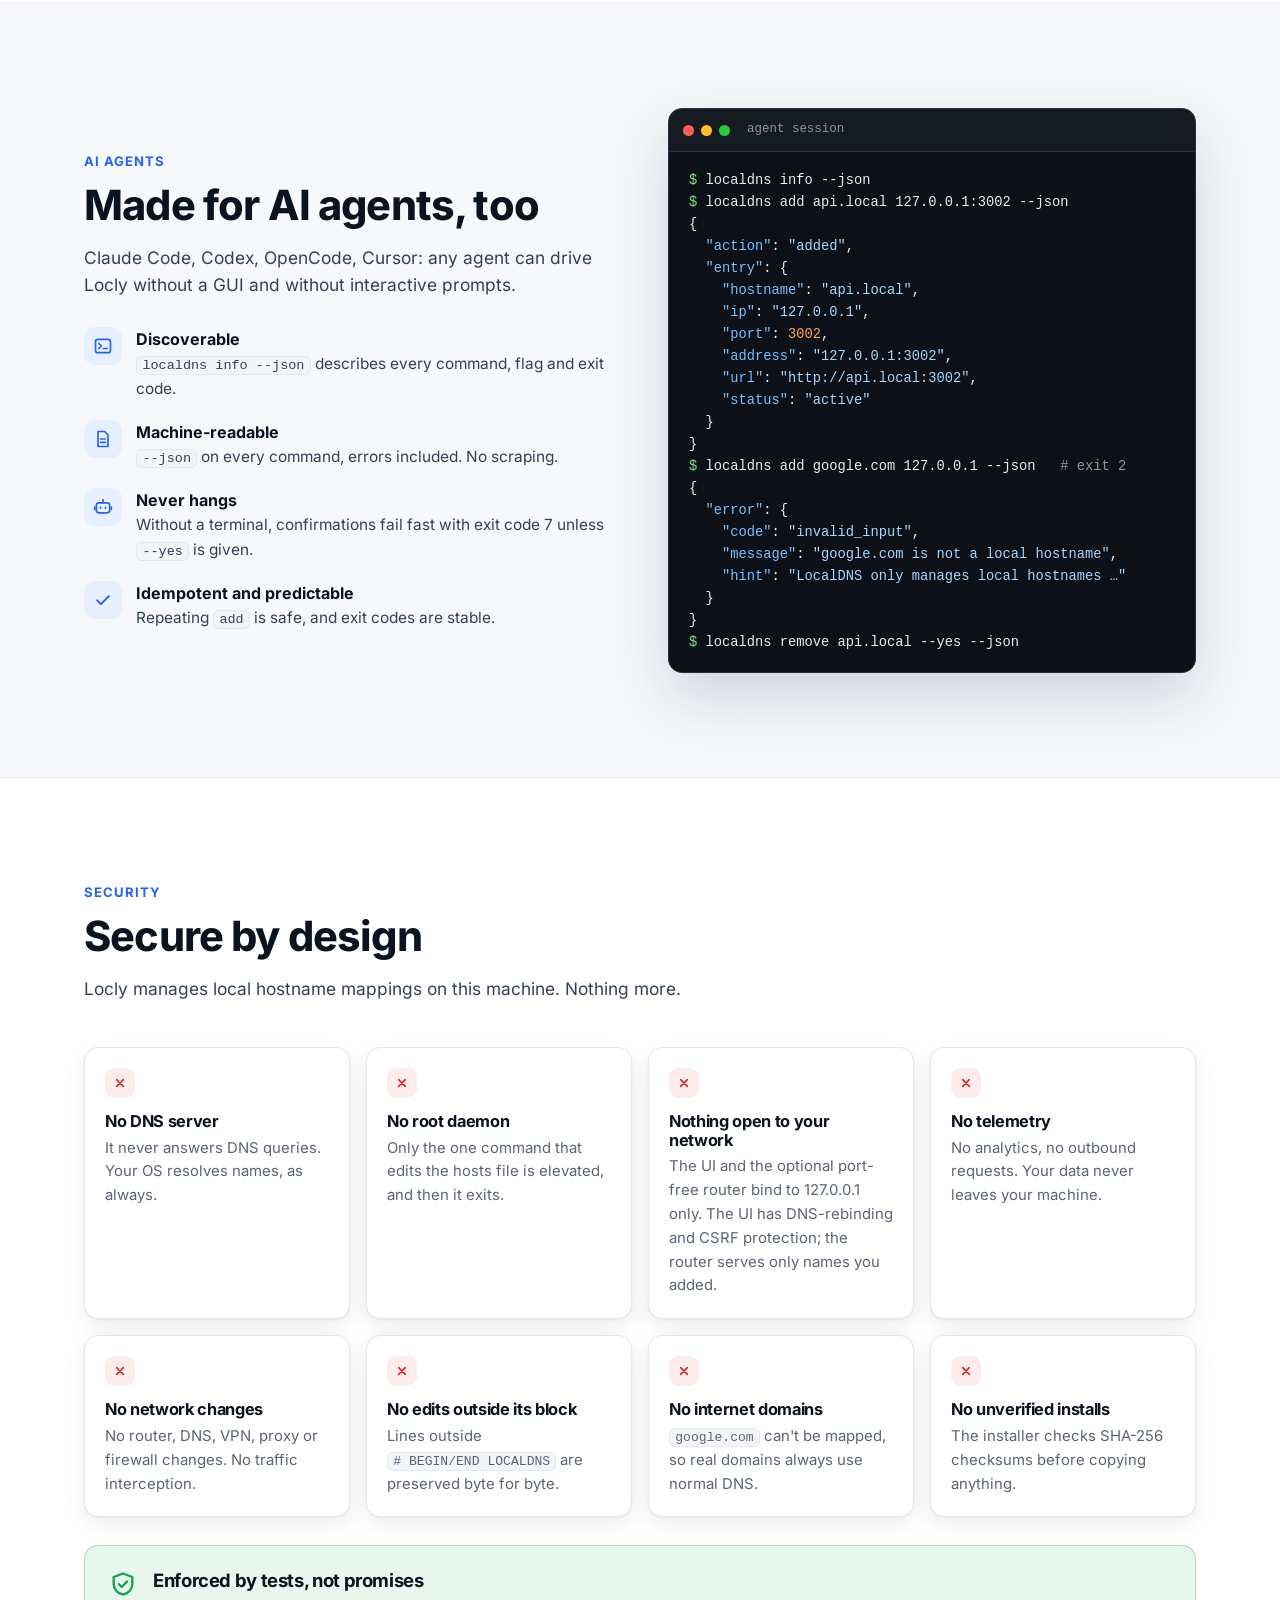
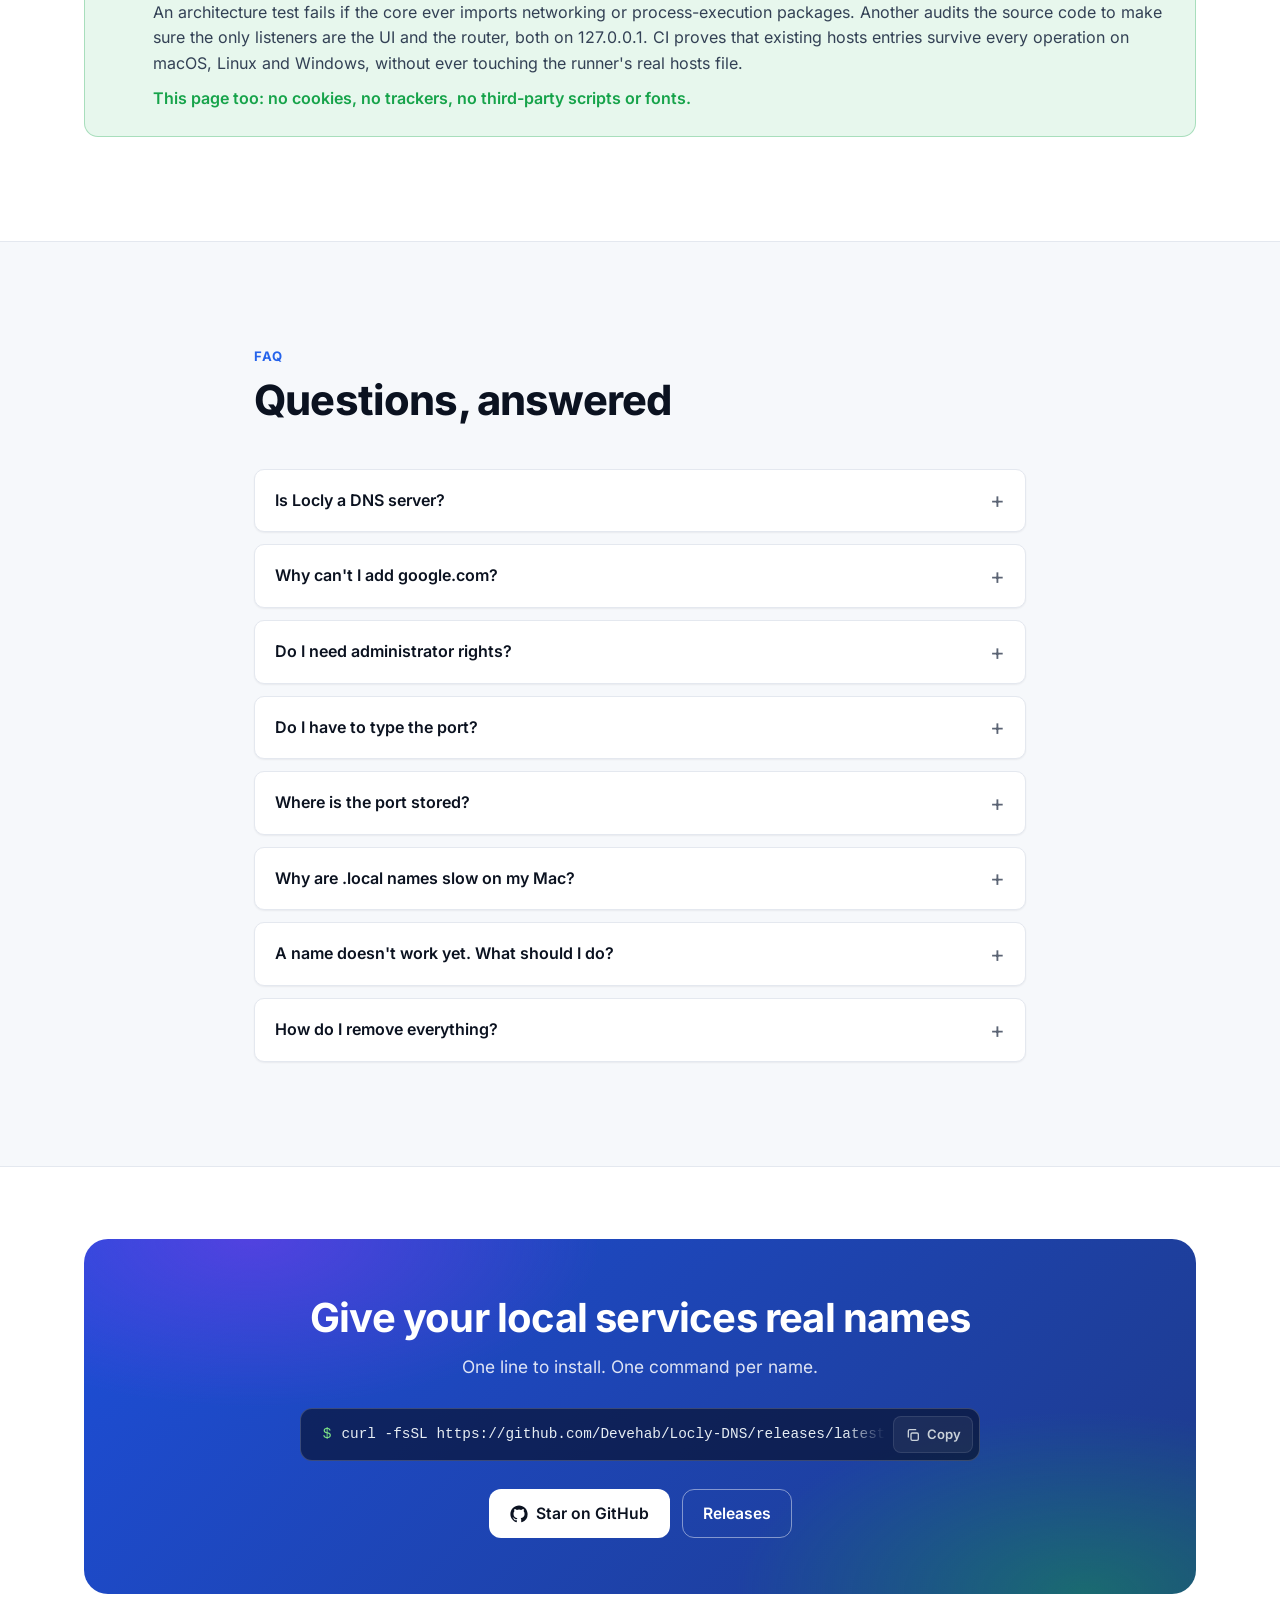
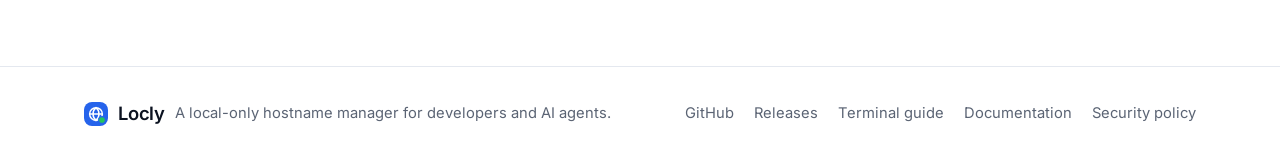
==== commit 64561031: "Dashboard by name, edit, router switch, pasted links, bilingual guide - Addresses accept pasted link" ====
--- a/docs/index.html
+++ b/docs/index.html
@@ -79,6 +79,7 @@
         <a href="#examples"><span class="en">Examples</span><span class="ar">أمثلة</span></a>
         <a href="#install"><span class="en">Install</span><span class="ar">التثبيت</span></a>
         <a href="#commands"><span class="en">Commands</span><span class="ar">الأوامر</span></a>
+        <a href="guide/"><span class="en">Terminal guide</span><span class="ar">دليل الطرفية</span></a>
         <a href="#agents"><span class="en">AI agents</span><span class="ar">وكلاء AI</span></a>
         <a href="#security"><span class="en">Security</span><span class="ar">الأمان</span></a>
       </nav>
@@ -393,7 +394,7 @@
           <article class="ease-card">
             <span class="ease-num">3</span>
             <h4><span class="en">Change or remove</span><span class="ar">عدّل أو احذف</span></h4>
-            <p><span class="en">Point a name somewhere new with <code dir="ltr">--force</code>, or remove it. Deleting always asks first, and nothing else on your system is touched.</span><span class="ar">وجّه الاسم إلى عنوان جديد بـ <code dir="ltr">--force</code>، أو احذفه. الحذف يطلب التأكيد دائمًا، ولا يُمس أي شيء آخر في نظامك.</span></p>
+            <p><span class="en">Point a name somewhere new or rename it with <code dir="ltr">localdns edit</code> (or the Edit button), or remove it. Deleting always asks first, and nothing else on your system is touched.</span><span class="ar">وجّه الاسم إلى عنوان جديد أو غيّر اسمه بالأمر <code dir="ltr">localdns edit</code> (أو زر Edit)، أو احذفه. الحذف يطلب التأكيد دائمًا، ولا يُمس أي شيء آخر في نظامك.</span></p>
             <div class="cmd small" dir="ltr"><code><span class="prompt" aria-hidden="true">$</span>localdns remove app.local</code></div>
           </article>
         </div>
@@ -546,7 +547,7 @@
           </article>
           <article class="example">
             <h3><span class="en">Change an existing name</span><span class="ar">تعديل اسم موجود</span></h3>
-            <div class="cmd" dir="ltr"><code><span class="prompt" aria-hidden="true">$</span>localdns add app.local 127.0.0.1:4000 --force</code><button type="button" class="copy" data-copy="localdns add app.local 127.0.0.1:4000 --force"><svg width="16" height="16" aria-hidden="true"><use href="#i-copy"/></svg><span class="copy-label"><span class="en">Copy</span><span class="ar">نسخ</span></span></button></div>
+            <div class="cmd" dir="ltr"><code><span class="prompt" aria-hidden="true">$</span>localdns edit app.local 127.0.0.1:4000</code><button type="button" class="copy" data-copy="localdns edit app.local 127.0.0.1:4000"><svg width="16" height="16" aria-hidden="true"><use href="#i-copy"/></svg><span class="copy-label"><span class="en">Copy</span><span class="ar">نسخ</span></span></button></div>
             <p class="result"><svg width="16" height="16" aria-hidden="true"><use href="#i-check"/></svg><code dir="ltr">Updated successfully</code></p>
           </article>
           <article class="example">
@@ -670,8 +671,8 @@
       <div class="container">
         <div class="section-head">
           <p class="kicker"><span class="en">Command guide</span><span class="ar">دليل الأوامر</span></p>
-          <h2><span class="en">Eight commands. That's the whole tool.</span><span class="ar">ثمانية أوامر. هذه هي الأداة كلها.</span></h2>
-          <p><span class="en">Every command supports <code dir="ltr">--help</code> and <code dir="ltr">--json</code>. Start with <code dir="ltr">localdns info</code>.</span><span class="ar">كل أمر يدعم <code dir="ltr">--help</code> و<code dir="ltr">--json</code>. ابدأ بالأمر <code dir="ltr">localdns info</code>.</span></p>
+          <h2><span class="en">A handful of commands. That's the whole tool.</span><span class="ar">أوامر قليلة. هذه هي الأداة كلها.</span></h2>
+          <p><span class="en">Every command supports <code dir="ltr">--help</code> and <code dir="ltr">--json</code>. Start with <code dir="ltr">localdns info</code>, or read the <a href="guide/">full terminal guide</a> (English and Arabic).</span><span class="ar">كل أمر يدعم <code dir="ltr">--help</code> و<code dir="ltr">--json</code>. ابدأ بالأمر <code dir="ltr">localdns info</code>، أو اقرأ <a href="guide/">دليل الطرفية الكامل</a> (بالعربية والإنجليزية).</span></p>
         </div>
 
         <div class="table-wrap">
@@ -684,6 +685,7 @@
             </thead>
             <tbody>
               <tr><td dir="ltr"><a href="#cmd-add"><code>localdns add &lt;hostname&gt; &lt;ip[:port]&gt;</code></a></td><td><span class="en">Add a hostname</span><span class="ar">إضافة اسم</span></td></tr>
+              <tr><td dir="ltr"><a href="guide/#edit"><code>localdns edit &lt;hostname&gt; [ip[:port]] [--name new]</code></a></td><td><span class="en">Change an address, rename, or both</span><span class="ar">تغيير العنوان أو الاسم أو الاثنين</span></td></tr>
               <tr><td dir="ltr"><a href="#cmd-list"><code>localdns list</code></a></td><td><span class="en">List hostnames with address and status</span><span class="ar">عرض الأسماء مع العنوان والحالة</span></td></tr>
               <tr><td dir="ltr"><a href="#cmd-remove"><code>localdns remove &lt;hostname&gt;</code></a></td><td><span class="en">Remove a hostname</span><span class="ar">حذف اسم</span></td></tr>
               <tr><td dir="ltr"><a href="#cmd-status"><code>localdns status</code></a></td><td><span class="en">Check files, write access and entries</span><span class="ar">فحص الملفات وصلاحية الكتابة والمدخلات</span></td></tr>
@@ -758,7 +760,7 @@
 
           <article class="cmd-card" id="cmd-ui">
             <header><h3 dir="ltr">ui</h3><code class="usage" dir="ltr">localdns ui</code></header>
-            <p><span class="en">Starts the web interface on <code dir="ltr">http://127.0.0.1:7357</code> (localhost only) and opens it in your browser. Because adding and deleting edits <code dir="ltr">/etc/hosts</code>, it asks for your password (sudo) on macOS and Linux; only the UI runs with sudo, and Ctrl+C stops everything.</span><span class="ar">يشغّل واجهة الويب على <code dir="ltr">http://127.0.0.1:7357</code> (على localhost فقط) ويفتحها في متصفحك. ولأن الإضافة والحذف يعدّلان <code dir="ltr">/etc/hosts</code>، يطلب كلمة المرور (sudo) على macOS وLinux؛ الواجهة وحدها تعمل بـ sudo، و Ctrl+C يوقف كل شيء.</span></p>
+            <p><span class="en">Starts the dashboard and opens it in your browser at <code dir="ltr">http://localdns.local</code>, so there is no IP to remember (it is also always at <code dir="ltr">http://127.0.0.1:7357</code>). Add, edit and delete names, paste links as they are, and switch port-free URLs on or off. Because changes edit <code dir="ltr">/etc/hosts</code>, it asks for your password (sudo) on macOS and Linux; only the dashboard runs with sudo, and Ctrl+C stops everything.</span><span class="ar">يشغّل لوحة التحكم ويفتحها في متصفحك على <code dir="ltr">http://localdns.local</code>، فلا حاجة لحفظ أي عنوان IP (وهي متاحة دائمًا أيضًا على <code dir="ltr">http://127.0.0.1:7357</code>). أضف الأسماء وعدّلها واحذفها، والصق الروابط كما هي، وفعّل الروابط بدون منفذ أو أوقفها. ولأن التغييرات تعدّل <code dir="ltr">/etc/hosts</code>، يطلب كلمة المرور (sudo) على macOS وLinux؛ لوحة التحكم وحدها تعمل بـ sudo، و Ctrl+C يوقف كل شيء.</span></p>
             <dl class="flags">
               <div><dt dir="ltr">--port &lt;port&gt;</dt><dd><span class="en">Use another port (default 7357)</span><span class="ar">استخدام منفذ آخر (الافتراضي 7357)</span></dd></div>
               <div><dt dir="ltr">--no-open</dt><dd><span class="en">Don't open the browser</span><span class="ar">بدون فتح المتصفح تلقائيًا</span></dd></div>
@@ -771,7 +773,7 @@
 
           <article class="cmd-card" id="cmd-router">
             <header><h3 dir="ltr">router</h3><code class="usage" dir="ltr">localdns router [enable|disable]</code></header>
-            <p><span class="en">The hosts file can't store ports, so <code dir="ltr">http://app.local</code> would go to port 80. The router listens there, on 127.0.0.1 only, and forwards each of your names to its port. It never runs as root (on macOS, the system opens the port and hands it to the router running as the restricted <code dir="ltr">nobody</code> user), starts on its own, and serves only names you added. The installer turns it on.</span><span class="ar">ملف hosts لا يحفظ المنافذ، لذا فإن <code dir="ltr">http://app.local</code> يذهب إلى المنفذ 80. الموجّه يستمع هناك، على 127.0.0.1 فقط، ويحوّل كل اسم من أسمائك إلى منفذه. لا يعمل أبدًا بصلاحيات root (على macOS يفتح النظام المنفذ ويسلّمه للموجّه الذي يعمل بصلاحيات المستخدم المقيّد <code dir="ltr">nobody</code>)، ويبدأ تلقائيًا، ولا يخدم إلا الأسماء التي أضفتها. المثبِّت يفعّله تلقائيًا.</span></p>
+            <p><span class="en">The hosts file can't store ports, so <code dir="ltr">http://app.local</code> would go to port 80. The router listens there, on 127.0.0.1 only, and forwards each of your names to its port. It never runs as root (on macOS, the system opens the port and hands it to the router running as the restricted <code dir="ltr">nobody</code> user), starts on its own, and serves only names you added. The installer turns it on. Turn it off with the switch in the dashboard or <code dir="ltr">localdns router disable</code>; the dashboard then opens only at <code dir="ltr">http://127.0.0.1:7357</code>, which is where you turn it back on.</span><span class="ar">ملف hosts لا يحفظ المنافذ، لذا فإن <code dir="ltr">http://app.local</code> يذهب إلى المنفذ 80. الموجّه يستمع هناك، على 127.0.0.1 فقط، ويحوّل كل اسم من أسمائك إلى منفذه. لا يعمل أبدًا بصلاحيات root (على macOS يفتح النظام المنفذ ويسلّمه للموجّه الذي يعمل بصلاحيات المستخدم المقيّد <code dir="ltr">nobody</code>)، ويبدأ تلقائيًا، ولا يخدم إلا الأسماء التي أضفتها. المثبِّت يفعّله تلقائيًا. أوقفه من المفتاح في لوحة التحكم أو بالأمر <code dir="ltr">localdns router disable</code>؛ وعندها تُفتح لوحة التحكم فقط على <code dir="ltr">http://127.0.0.1:7357</code>، ومنها تعيد تفعيله.</span></p>
             <dl class="flags">
               <div><dt dir="ltr">enable</dt><dd><span class="en">Start it now and on its own from then on</span><span class="ar">تشغيله الآن وتلقائيًا بعد ذلك</span></dd></div>
               <div><dt dir="ltr">disable</dt><dd><span class="en">Stop and remove it</span><span class="ar">إيقافه وإزالته</span></dd></div>
@@ -1009,6 +1011,7 @@
       <nav class="footer-links" aria-label="Footer">
         <a href="https://github.com/Devehab/Locly-DNS">GitHub</a>
         <a href="https://github.com/Devehab/Locly-DNS/releases"><span class="en">Releases</span><span class="ar">الإصدارات</span></a>
+        <a href="guide/"><span class="en">Terminal guide</span><span class="ar">دليل الطرفية</span></a>
         <a href="https://github.com/Devehab/Locly-DNS#readme"><span class="en">Documentation</span><span class="ar">التوثيق</span></a>
         <a href="https://github.com/Devehab/Locly-DNS/security/policy"><span class="en">Security policy</span><span class="ar">سياسة الأمان</span></a>
       </nav>
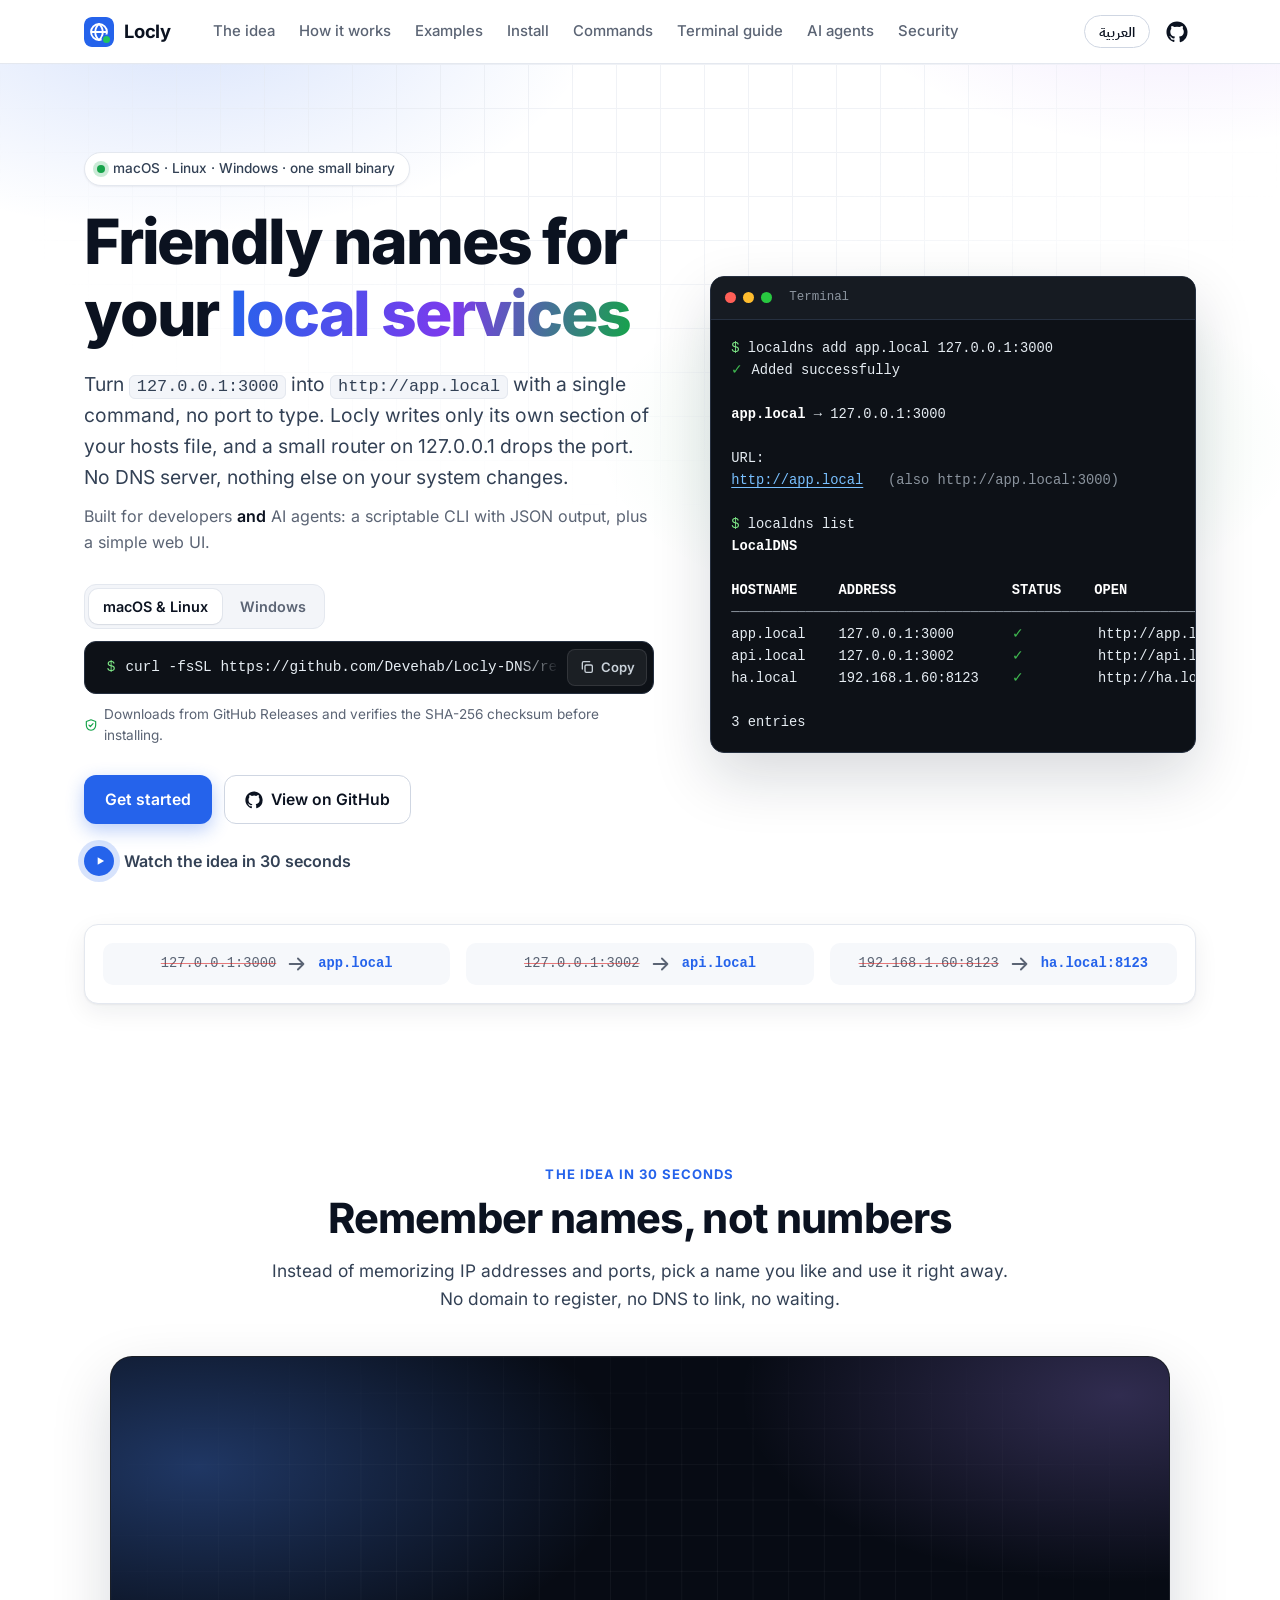
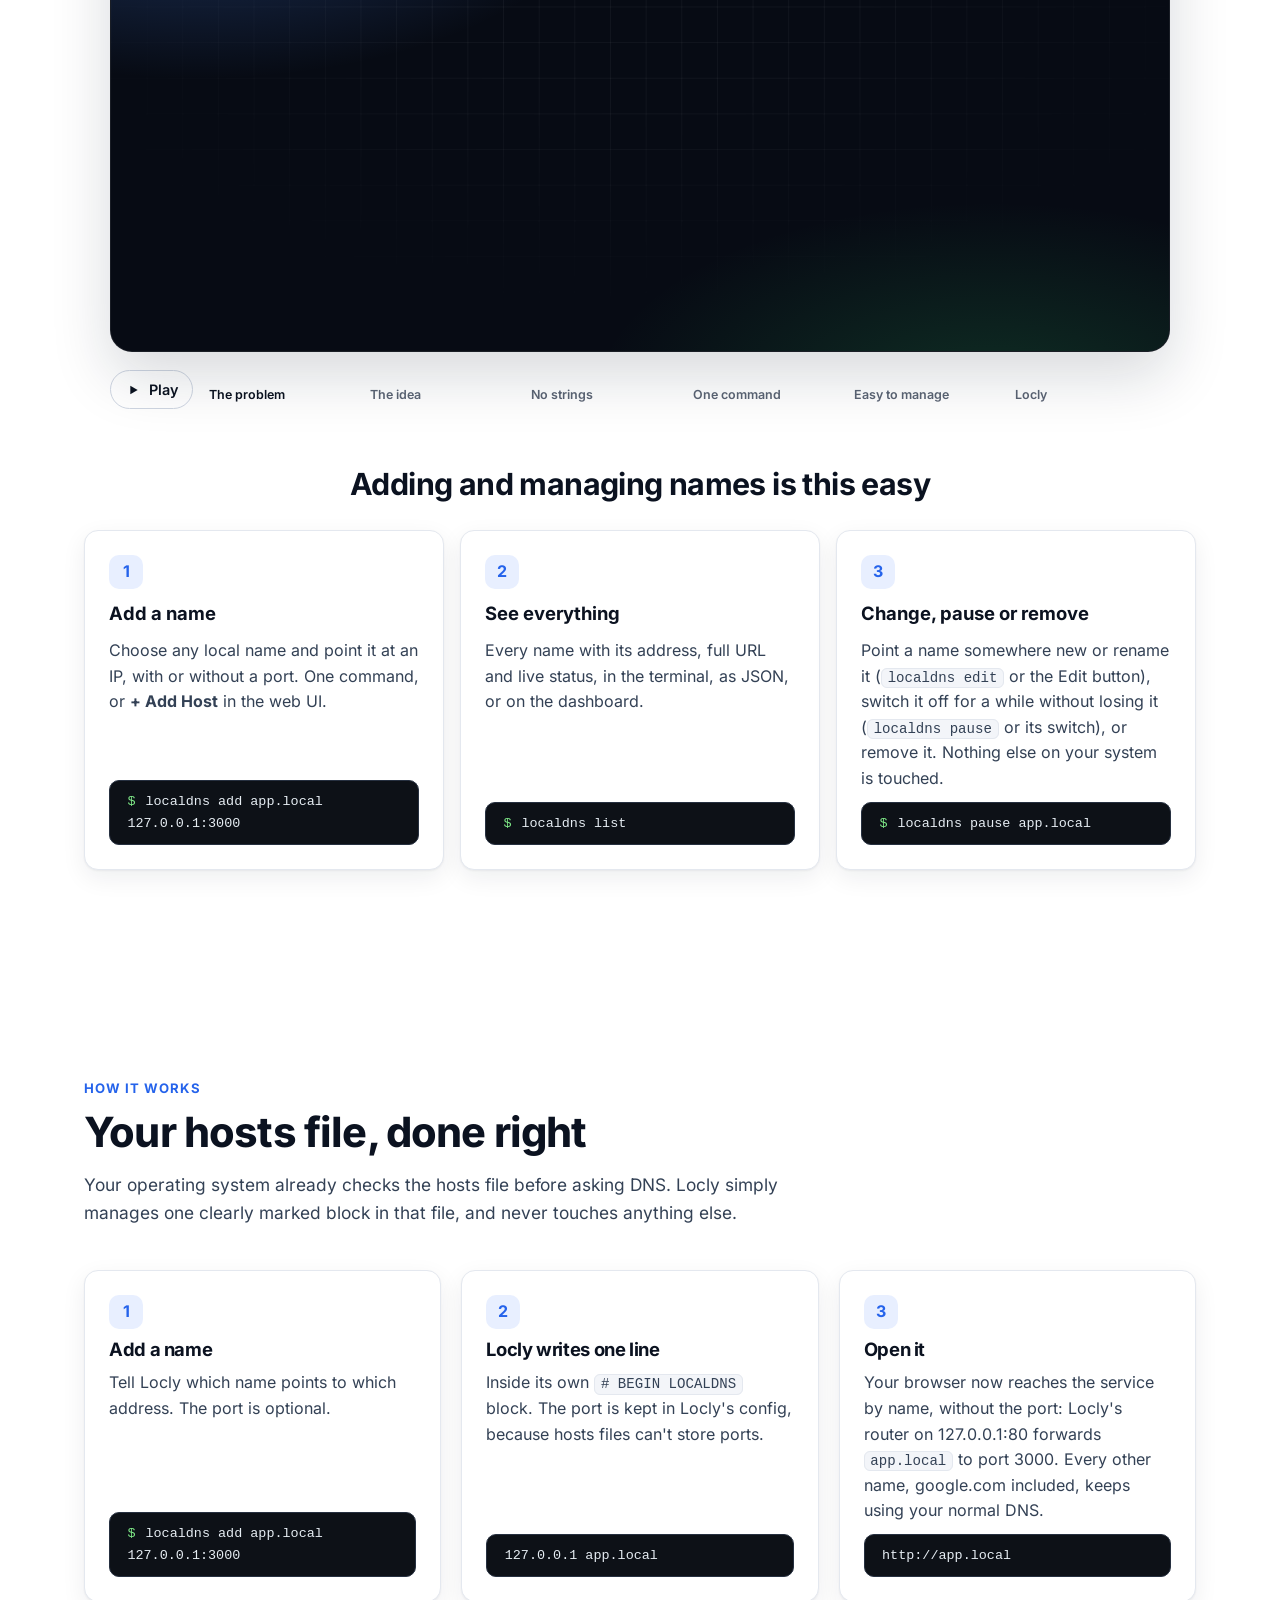
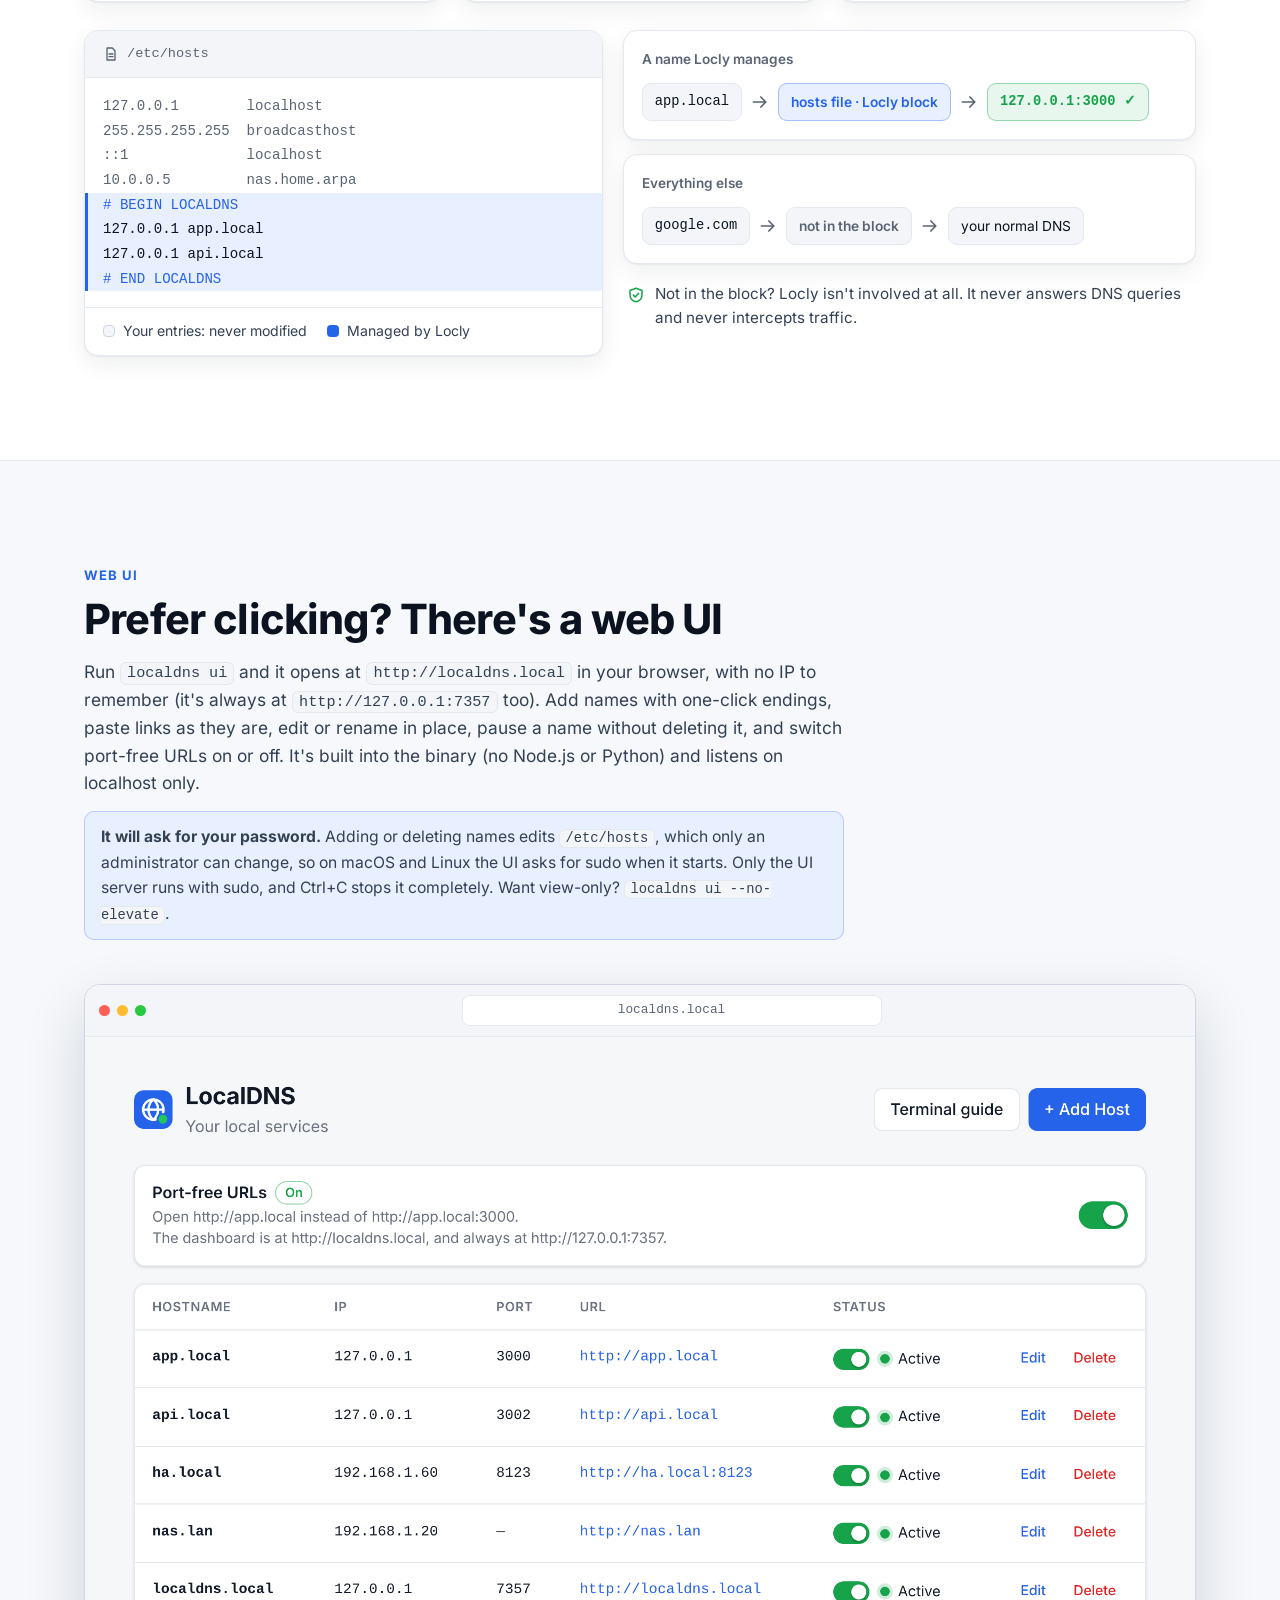
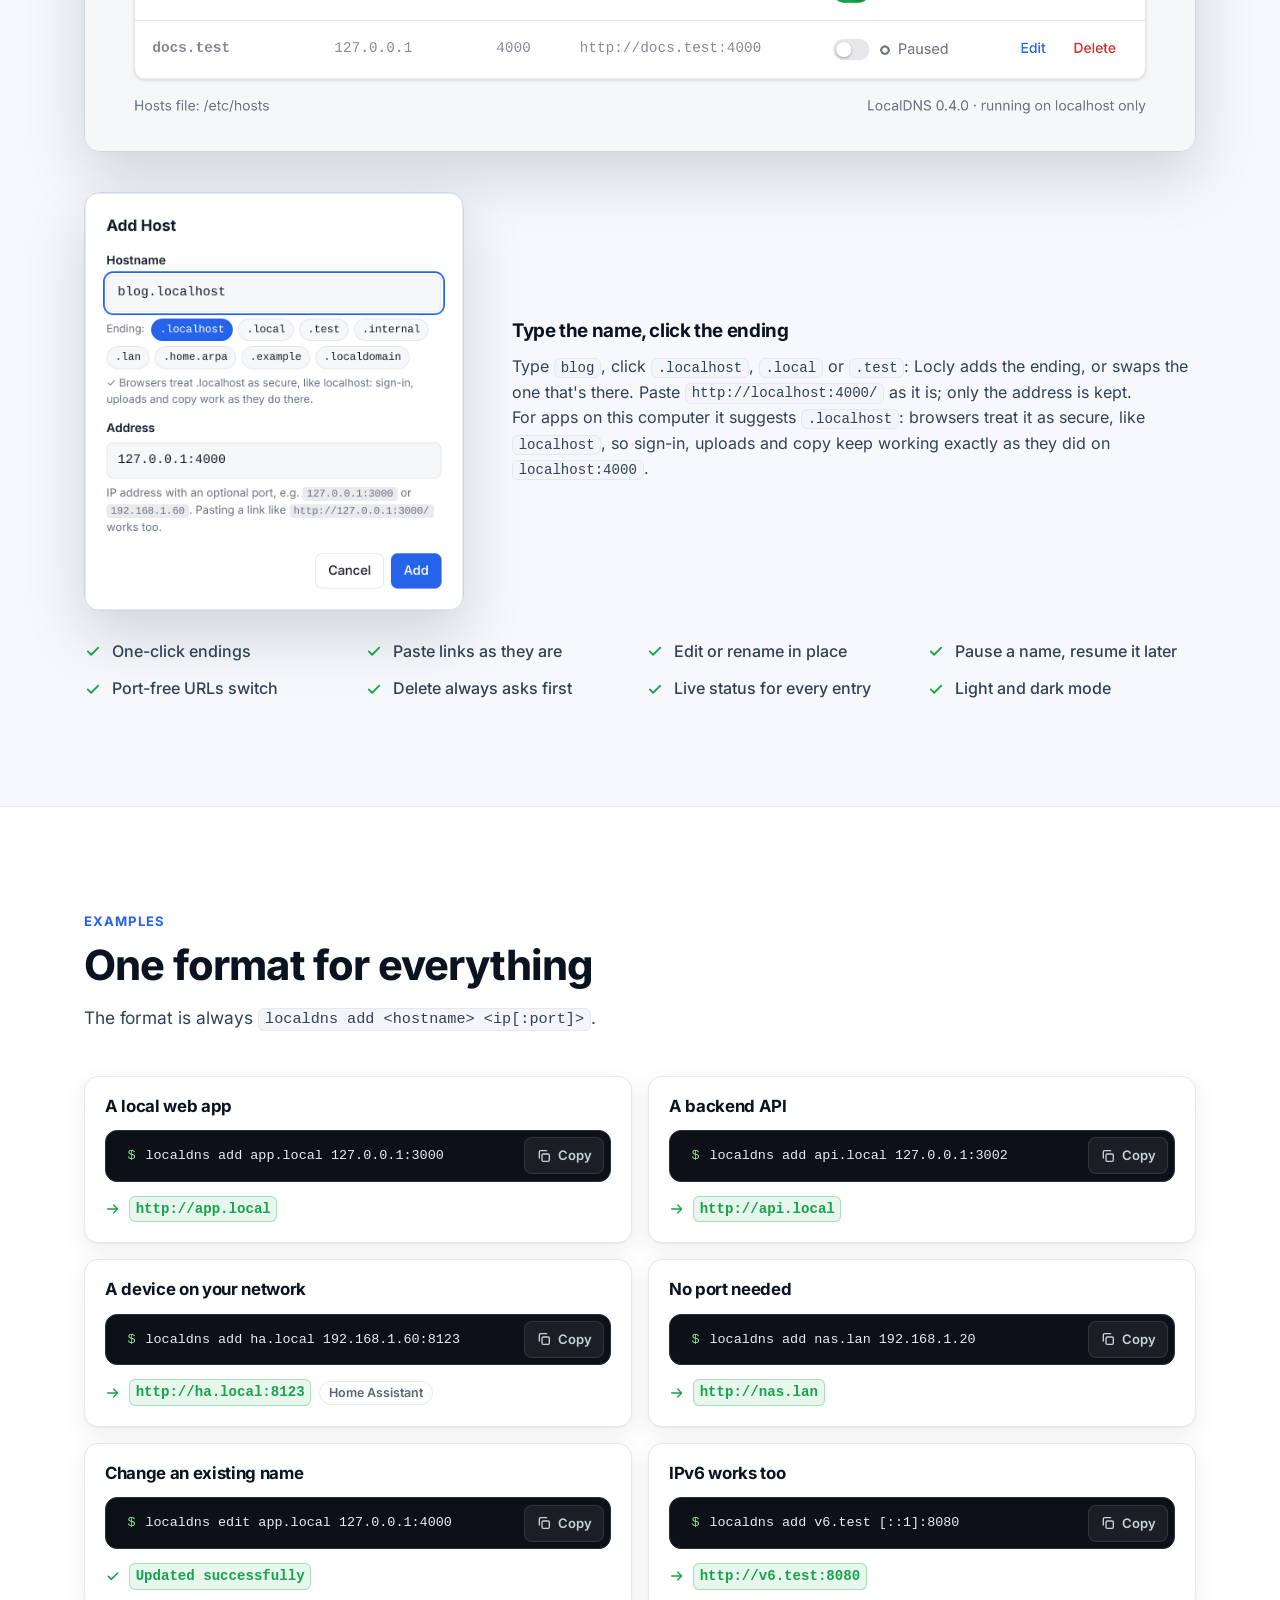
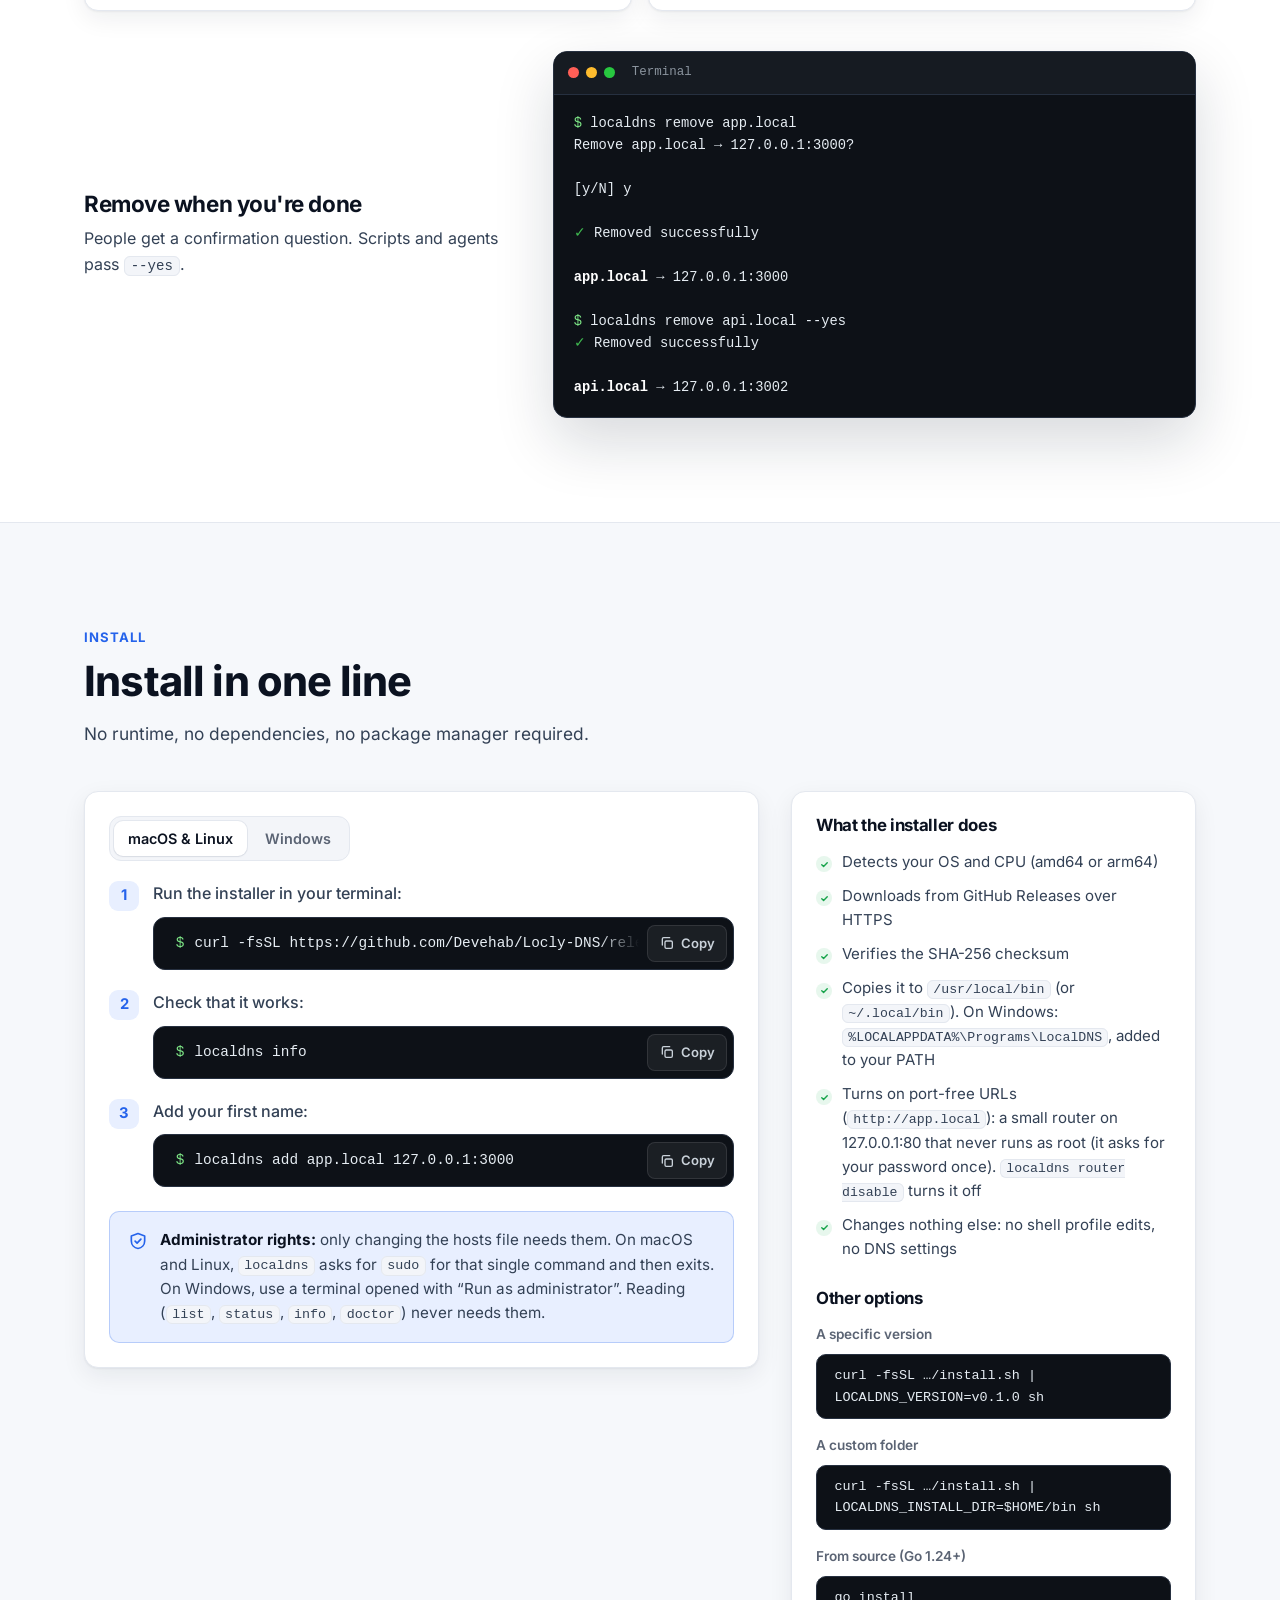
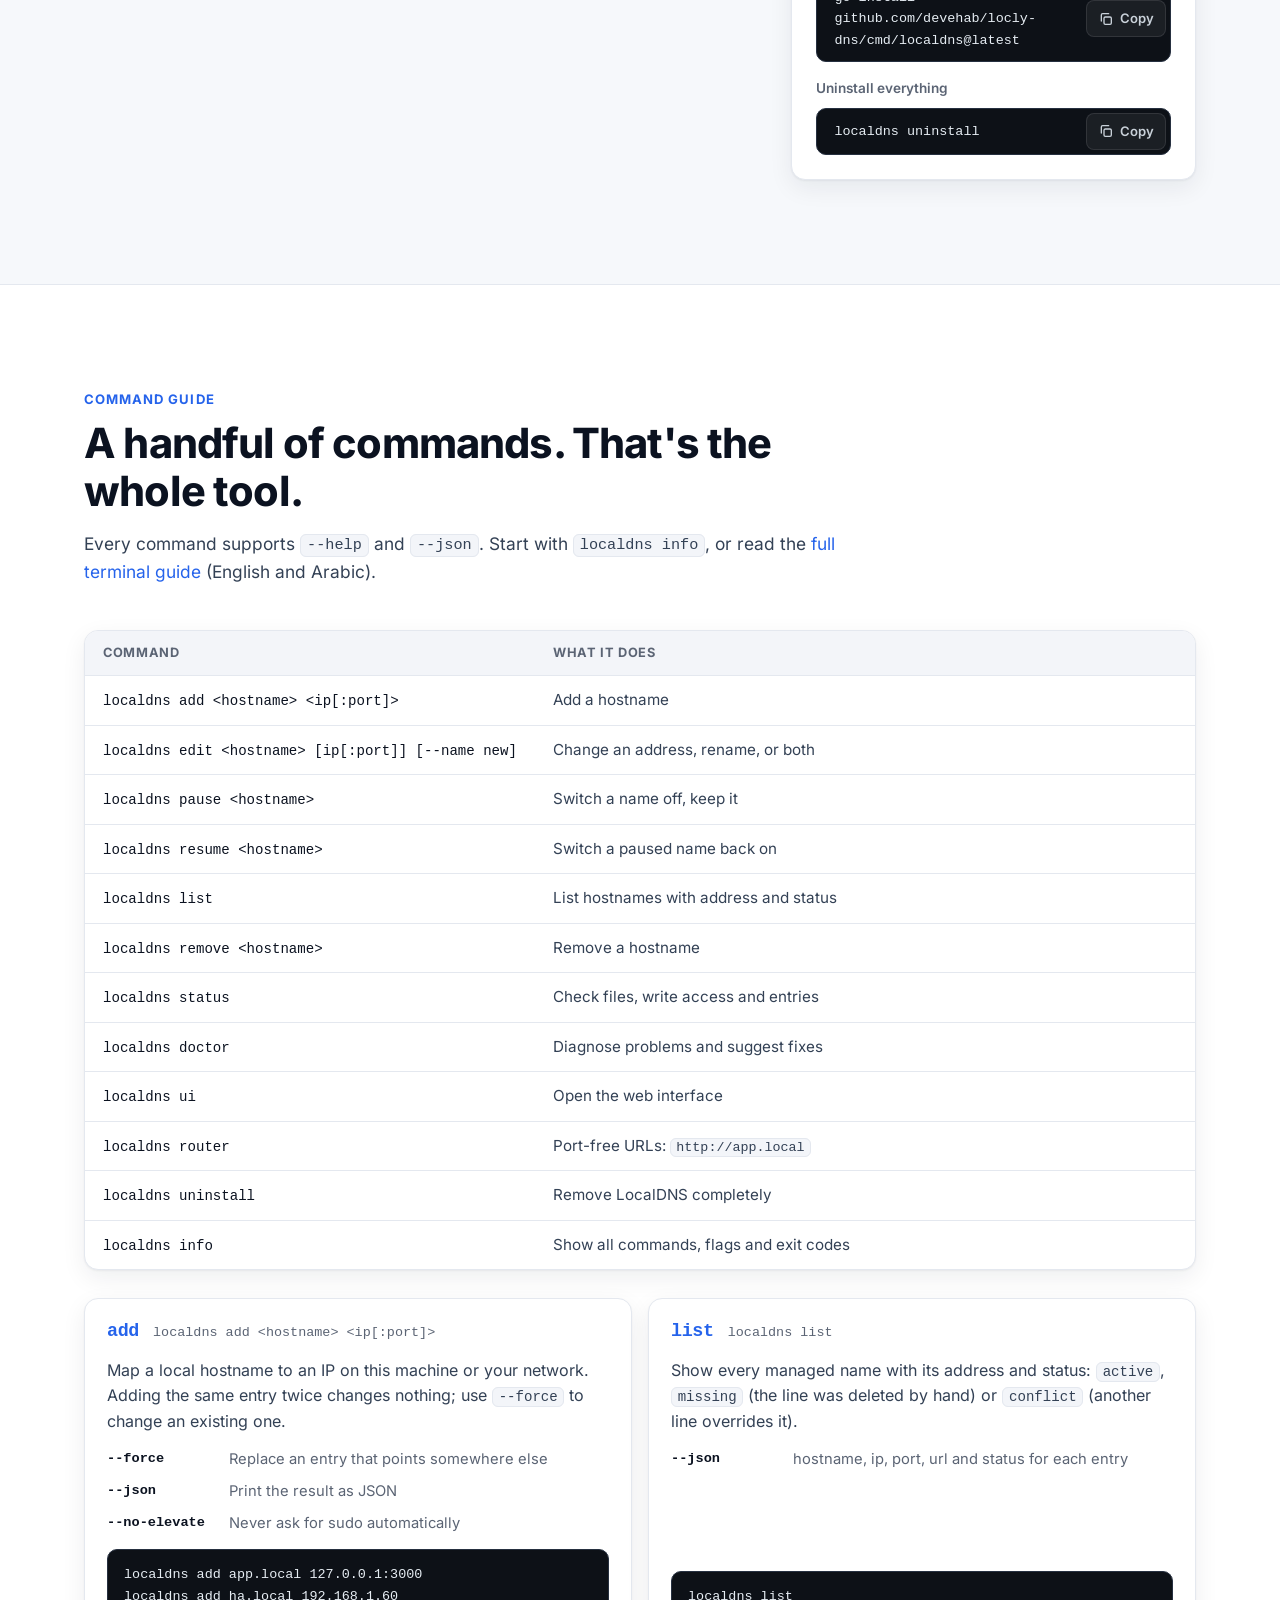
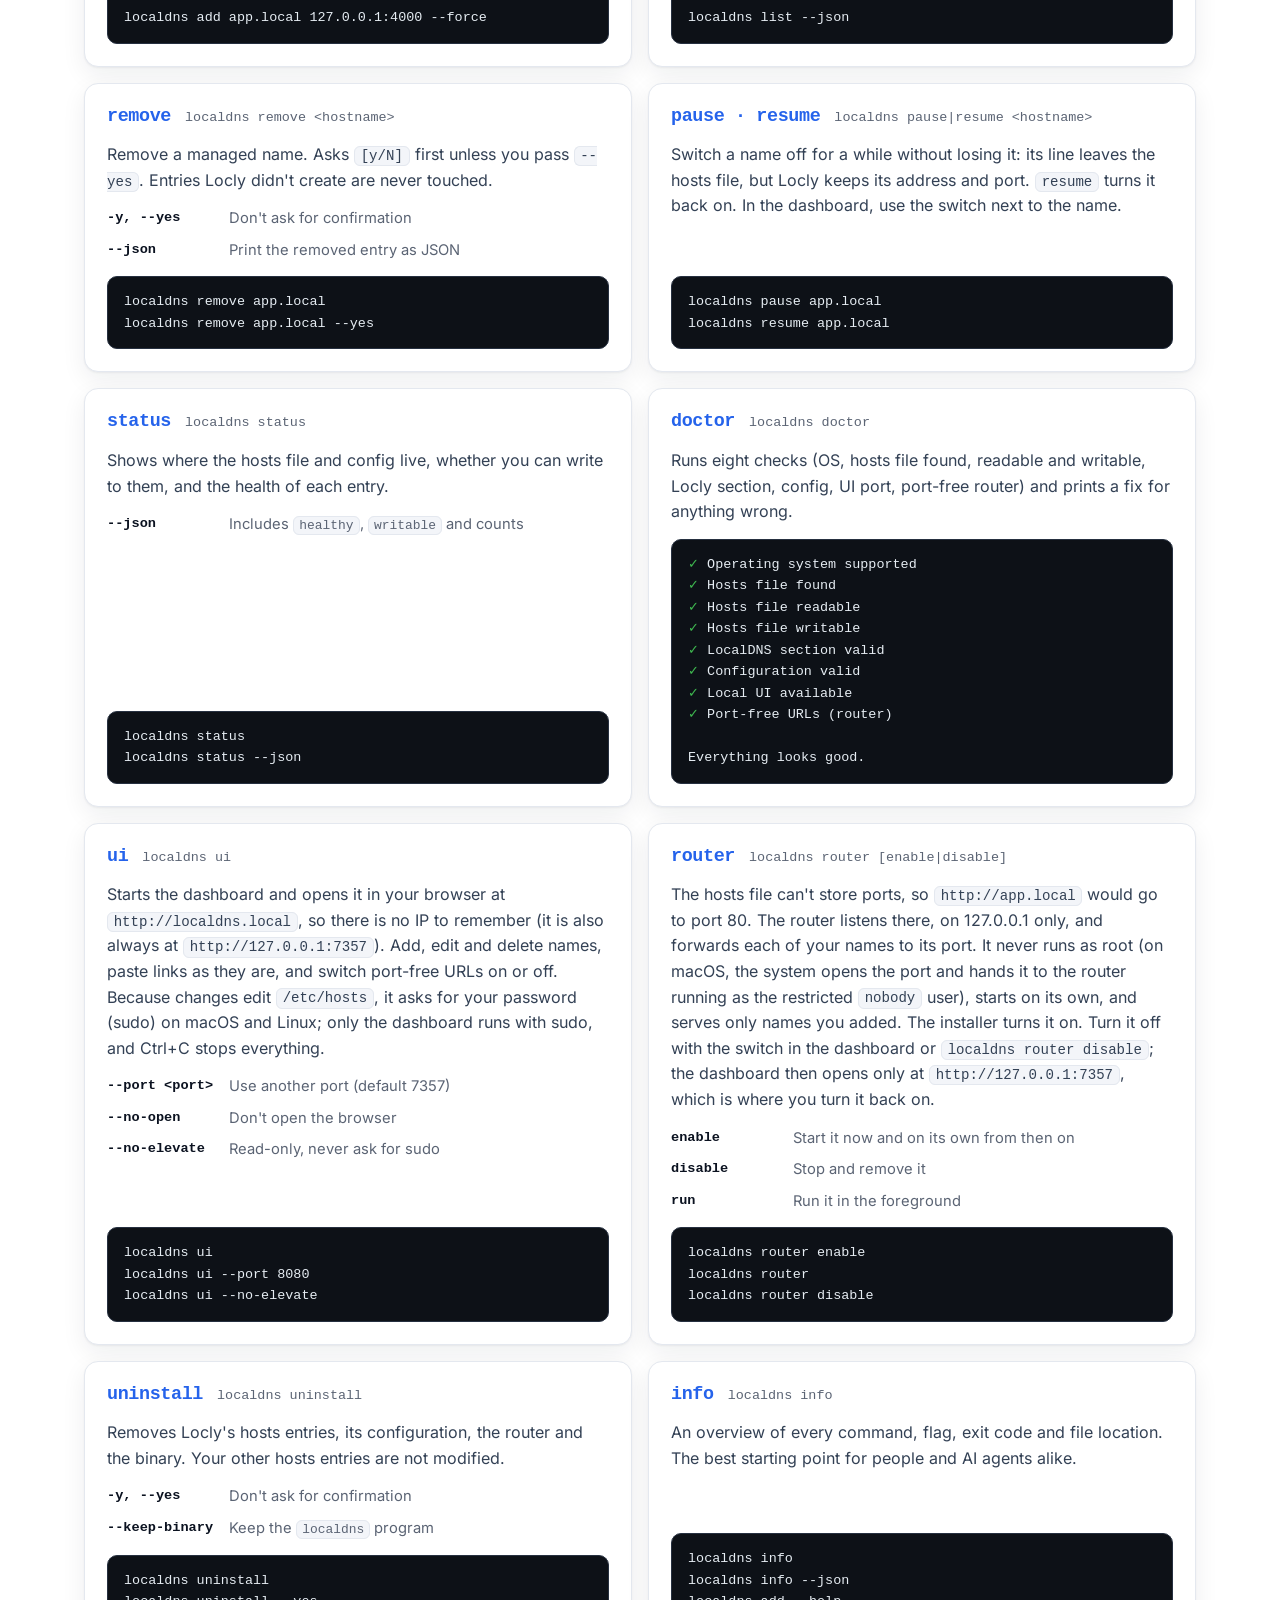
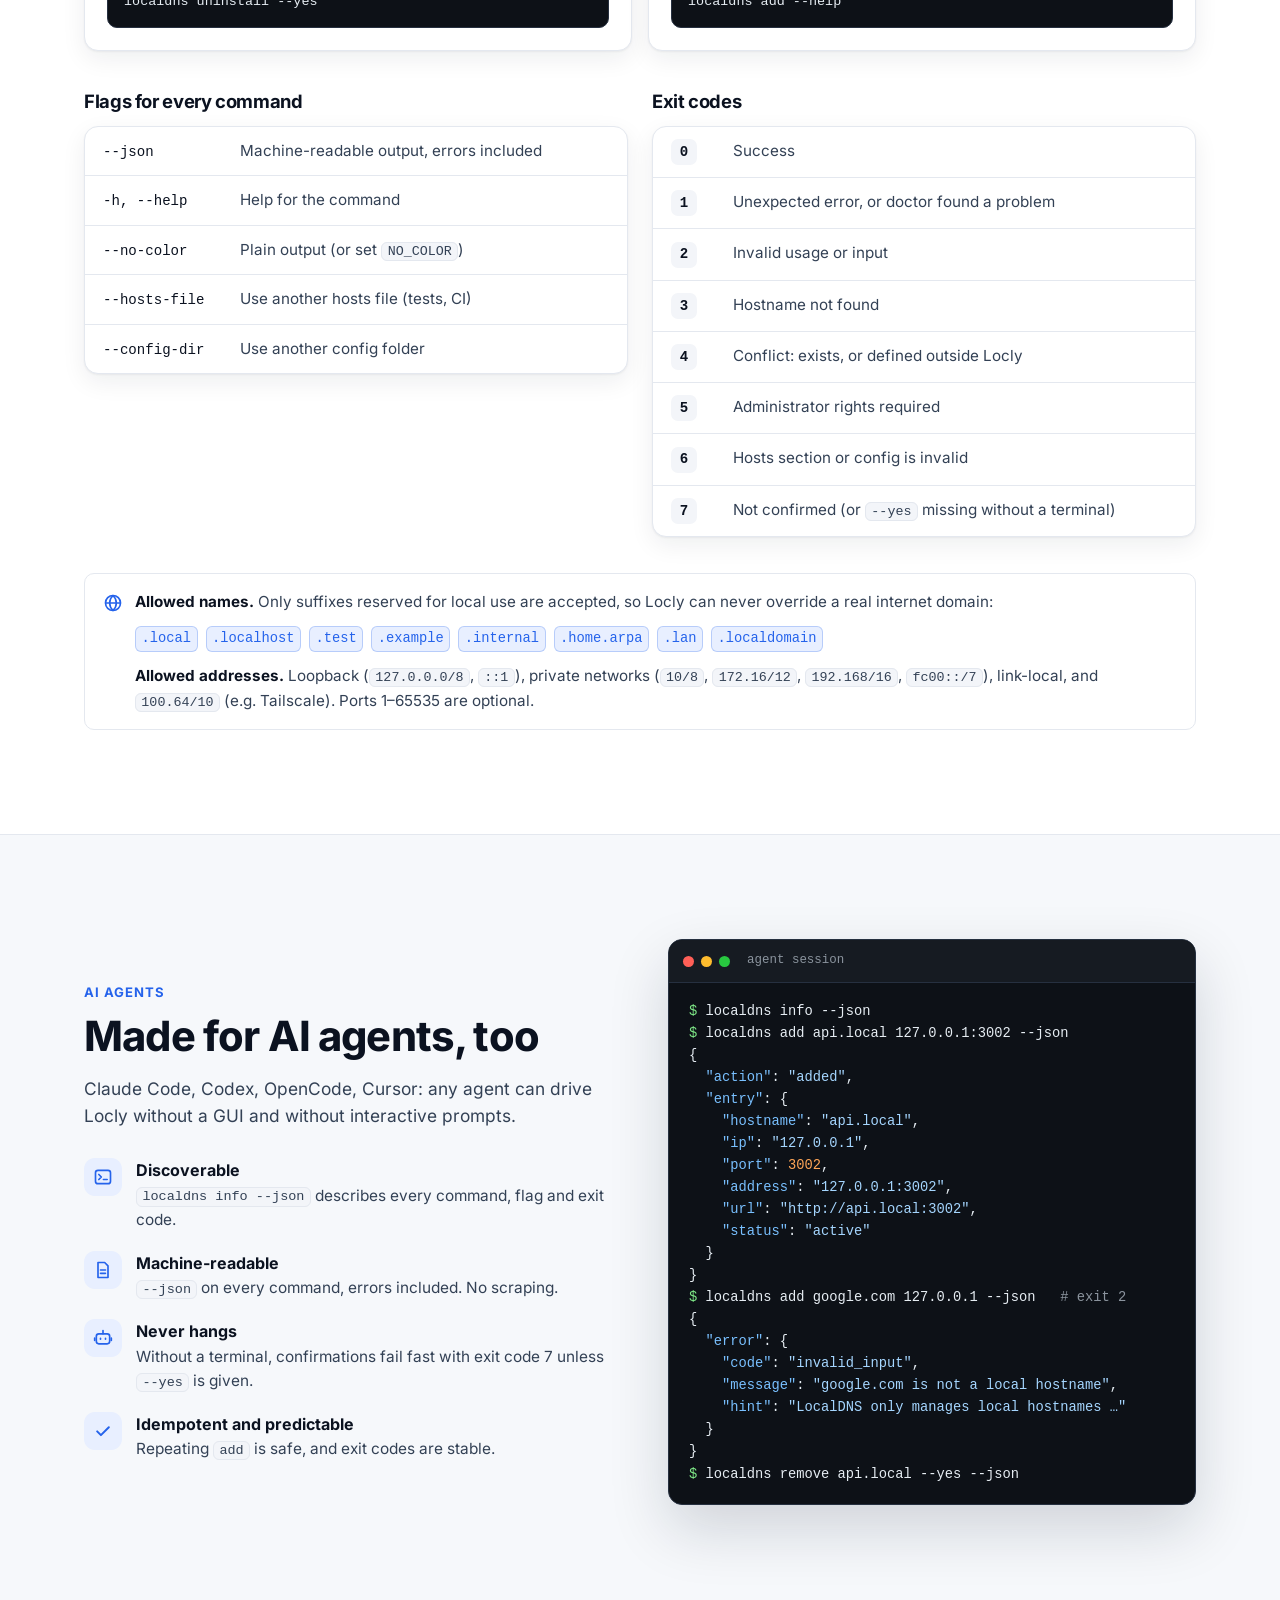
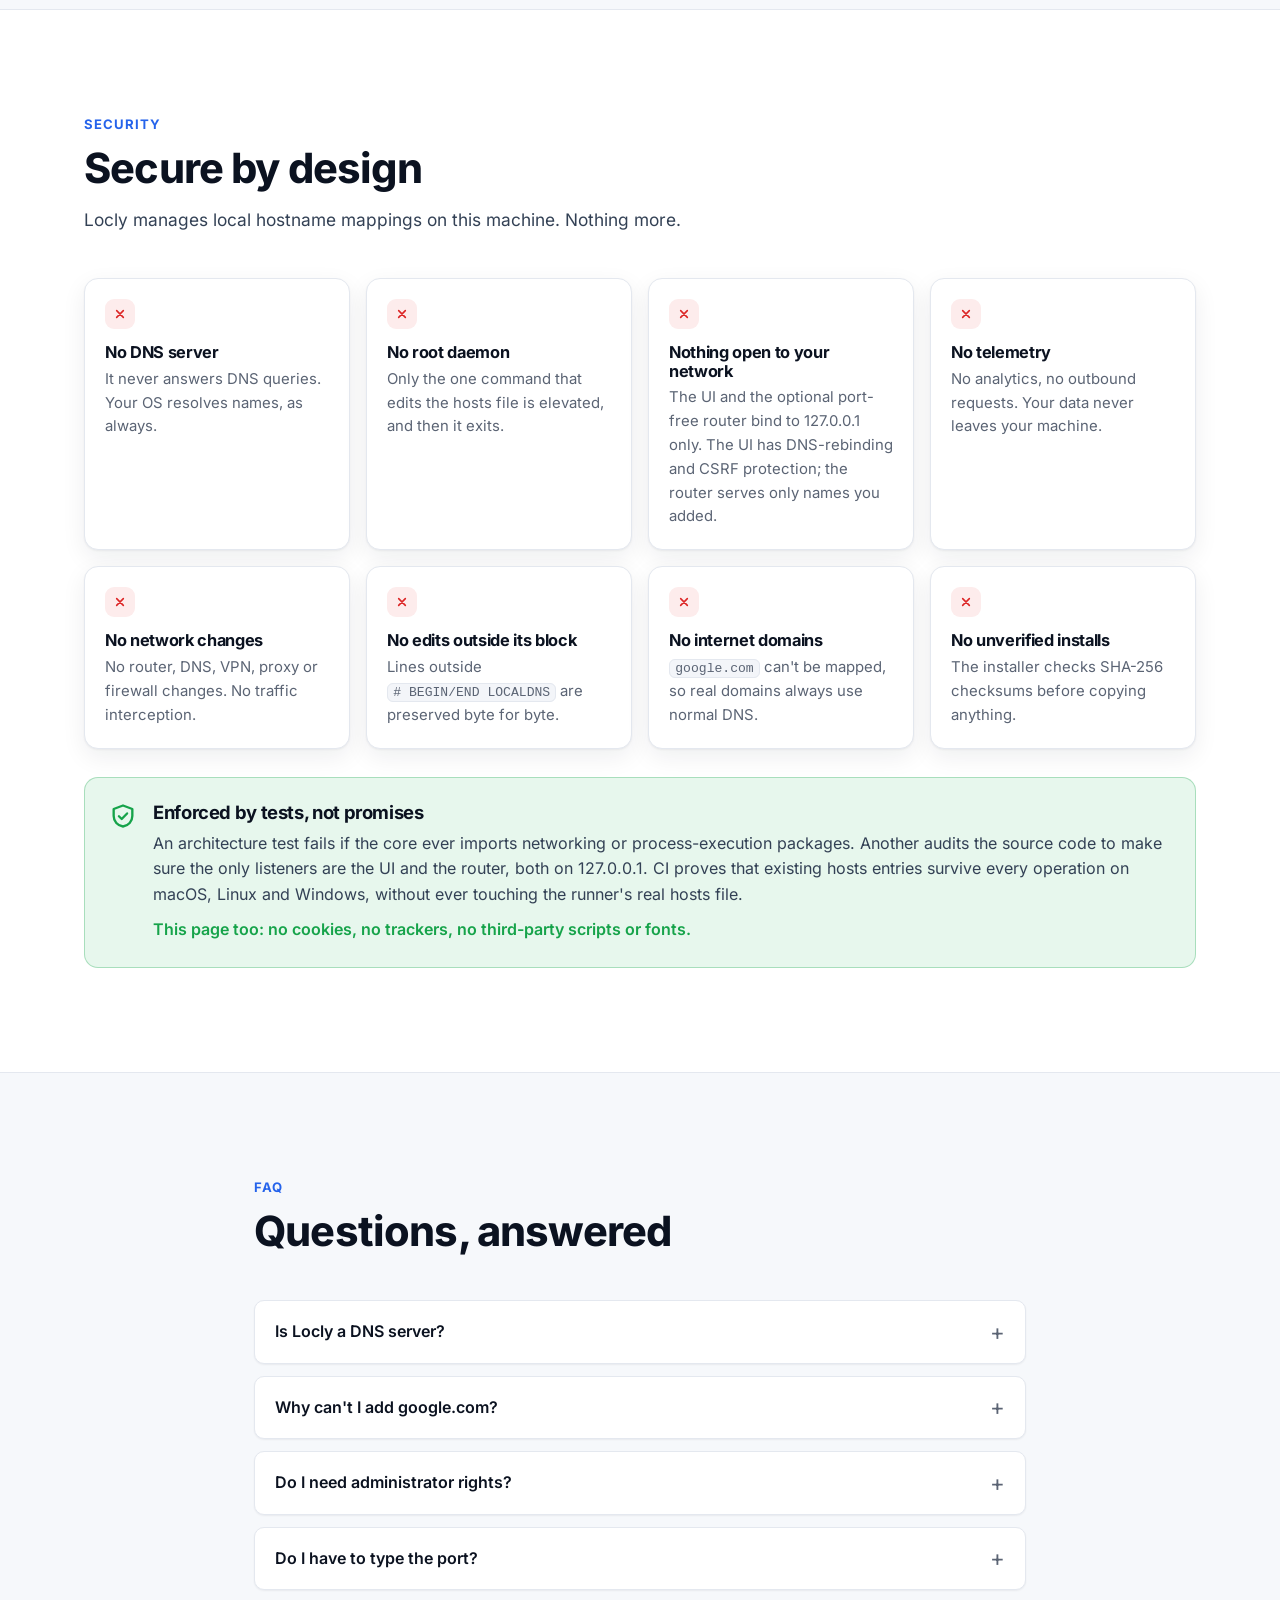
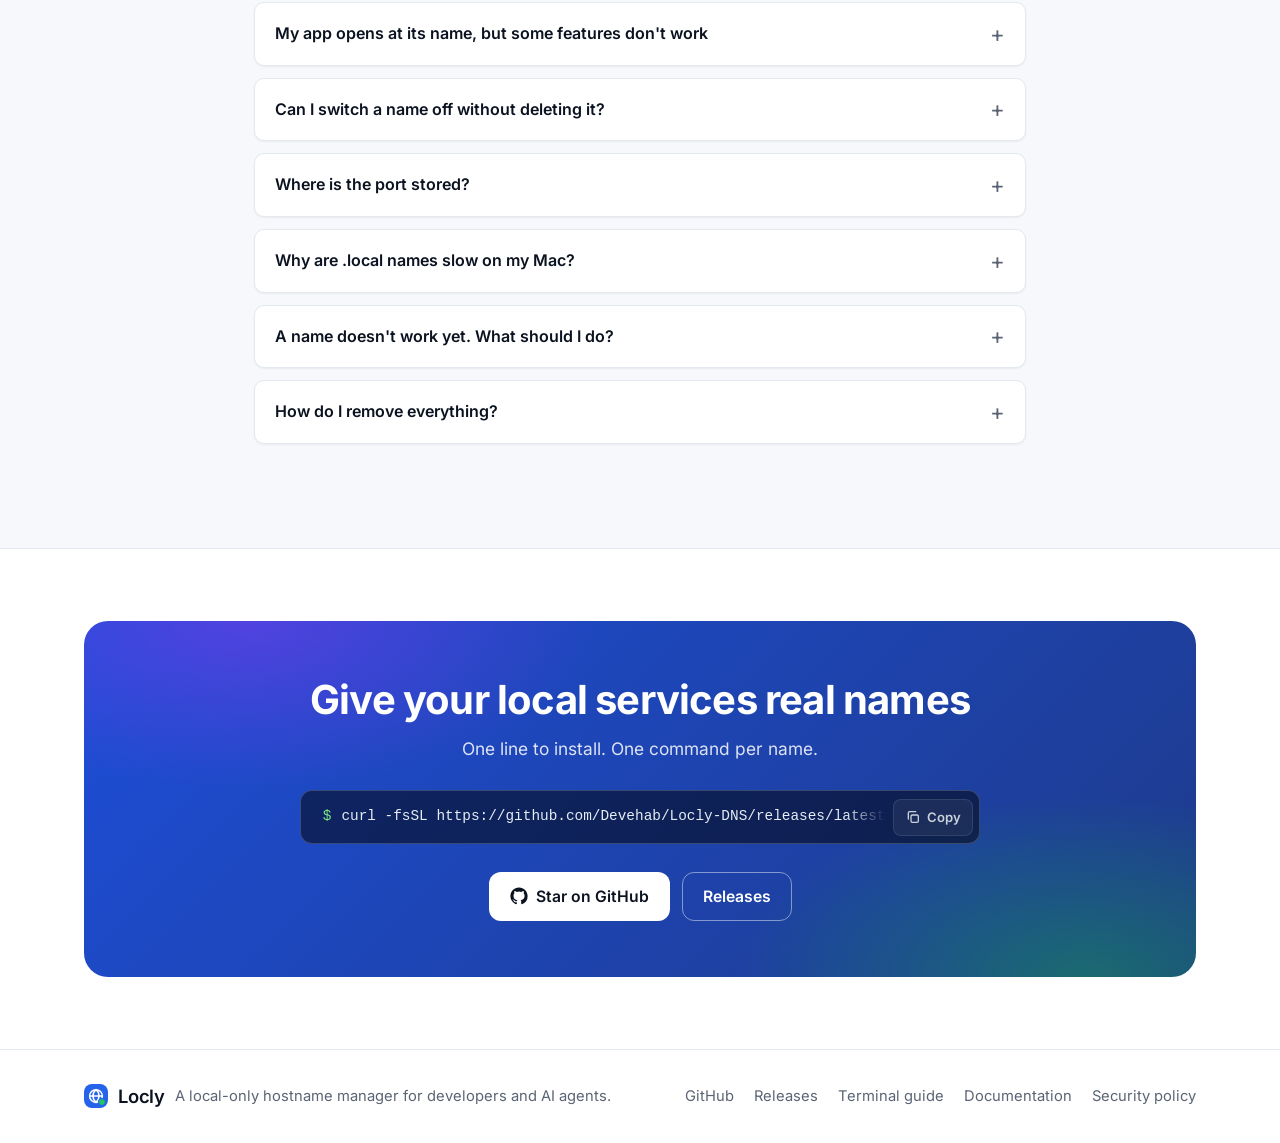
==== commit d5494c44: "Pause/resume names, one-click endings, and .localhost for web apps - Pause and resume: `localdns pau" ====
--- a/docs/index.html
+++ b/docs/index.html
@@ -393,9 +393,9 @@
           </article>
           <article class="ease-card">
             <span class="ease-num">3</span>
-            <h4><span class="en">Change or remove</span><span class="ar">عدّل أو احذف</span></h4>
-            <p><span class="en">Point a name somewhere new or rename it with <code dir="ltr">localdns edit</code> (or the Edit button), or remove it. Deleting always asks first, and nothing else on your system is touched.</span><span class="ar">وجّه الاسم إلى عنوان جديد أو غيّر اسمه بالأمر <code dir="ltr">localdns edit</code> (أو زر Edit)، أو احذفه. الحذف يطلب التأكيد دائمًا، ولا يُمس أي شيء آخر في نظامك.</span></p>
-            <div class="cmd small" dir="ltr"><code><span class="prompt" aria-hidden="true">$</span>localdns remove app.local</code></div>
+            <h4><span class="en">Change, pause or remove</span><span class="ar">عدّل أو أوقف مؤقتًا أو احذف</span></h4>
+            <p><span class="en">Point a name somewhere new or rename it (<code dir="ltr">localdns edit</code> or the Edit button), switch it off for a while without losing it (<code dir="ltr">localdns pause</code> or its switch), or remove it. Nothing else on your system is touched.</span><span class="ar">وجّه الاسم إلى عنوان جديد أو غيّر اسمه (<code dir="ltr">localdns edit</code> أو زر Edit)، أو أوقفه مؤقتًا دون أن تفقده (<code dir="ltr">localdns pause</code> أو المفتاح بجانبه)، أو احذفه. ولا يُمس أي شيء آخر في نظامك.</span></p>
+            <div class="cmd small" dir="ltr"><code><span class="prompt" aria-hidden="true">$</span>localdns pause app.local</code></div>
           </article>
         </div>
       </div>
@@ -485,29 +485,46 @@
         <div class="section-head">
           <p class="kicker"><span class="en">Web UI</span><span class="ar">واجهة الويب</span></p>
           <h2><span class="en">Prefer clicking? There's a web UI</span><span class="ar">تفضّل النقر؟ هناك واجهة ويب</span></h2>
-          <p><span class="en">Run <code dir="ltr">localdns ui</code> and it opens <code dir="ltr">http://127.0.0.1:7357</code> in your browser. Add and delete hosts, and see IPs, ports, URLs and status at a glance. It's built into the binary (no Node.js or Python) and listens on localhost only.</span><span class="ar">شغّل <code dir="ltr">localdns ui</code> وسيفتح <code dir="ltr">http://127.0.0.1:7357</code> في متصفحك. أضف الأسماء واحذفها، وشاهد العناوين والمنافذ والروابط والحالة بنظرة واحدة. الواجهة مدمجة في البرنامج نفسه (بلا Node.js أو Python) وتعمل على localhost فقط.</span></p>
+          <p><span class="en">Run <code dir="ltr">localdns ui</code> and it opens at <code dir="ltr">http://localdns.local</code> in your browser, with no IP to remember (it's always at <code dir="ltr">http://127.0.0.1:7357</code> too). Add names with one-click endings, paste links as they are, edit or rename in place, pause a name without deleting it, and switch port-free URLs on or off. It's built into the binary (no Node.js or Python) and listens on localhost only.</span><span class="ar">شغّل <code dir="ltr">localdns ui</code> فتُفتح في متصفحك على <code dir="ltr">http://localdns.local</code>، بلا أي عنوان IP تحفظه (وهي متاحة دائمًا أيضًا على <code dir="ltr">http://127.0.0.1:7357</code>). أضف الأسماء بنهايات تختارها بنقرة واحدة، والصق الروابط كما هي، وعدّل الاسم أو غيّره في مكانه، وأوقف أي اسم مؤقتًا دون حذفه، وفعّل الروابط بدون منفذ أو أوقفها. الواجهة مدمجة في البرنامج نفسه (بلا Node.js أو Python) وتعمل على localhost فقط.</span></p>
           <p class="sudo-note"><span class="en"><strong>It will ask for your password.</strong> Adding or deleting names edits <code dir="ltr">/etc/hosts</code>, which only an administrator can change, so on macOS and Linux the UI asks for sudo when it starts. Only the UI server runs with sudo, and Ctrl+C stops it completely. Want view-only? <code dir="ltr">localdns ui --no-elevate</code>.</span><span class="ar"><strong>ستُطلب منك كلمة المرور.</strong> إضافة الأسماء أو حذفها تعدّل <code dir="ltr">/etc/hosts</code>، ولا يغيّره إلا المسؤول، لذلك تطلب الواجهة sudo عند تشغيلها على macOS وLinux. خادم الواجهة وحده يعمل بـ sudo، و Ctrl+C يوقفه تمامًا. تريد العرض فقط؟ <code dir="ltr">localdns ui --no-elevate</code>.</span></p>
         </div>
 
         <figure class="browser">
           <div class="browser-bar" aria-hidden="true">
             <span class="dots"><span></span><span></span><span></span></span>
-            <span class="address" dir="ltr">127.0.0.1:7357</span>
+            <span class="address" dir="ltr">localdns.local</span>
           </div>
           <picture class="en">
             <source srcset="assets/img/ui-dark.png" media="(prefers-color-scheme: dark)">
-            <img src="assets/img/ui-light.png" width="1040" height="520" loading="lazy" decoding="async"
-                 alt="The LocalDNS web UI listing app.local, api.local, docs.test, ha.local and nas.lan with their IP, port, URL, an Active status and a Delete button, plus an Add Host button.">
+            <img src="assets/img/ui-light.png" width="1040" height="669" loading="lazy" decoding="async"
+                 alt="The LocalDNS dashboard: a Port-free URLs switch that is on, and a table of app.local, api.local, ha.local, nas.lan and localdns.local, each with its IP, port, URL, an on/off switch, an Active status and Edit and Delete buttons. docs.test is switched off and shows Paused.">
           </picture>
           <picture class="ar">
             <source srcset="assets/img/ui-dark.png" media="(prefers-color-scheme: dark)">
-            <img src="assets/img/ui-light.png" width="1040" height="520" loading="lazy" decoding="async"
-                 alt="واجهة LocalDNS على الويب تعرض الأسماء app.local وapi.local وdocs.test وha.local وnas.lan مع عنوان IP والمنفذ والرابط وحالة نشط وزر حذف، إضافة إلى زر Add Host.">
+            <img src="assets/img/ui-light.png" width="1040" height="669" loading="lazy" decoding="async"
+                 alt="لوحة تحكم LocalDNS: مفتاح الروابط بدون منفذ مفعّل، وجدول بالأسماء app.local وapi.local وha.local وnas.lan وlocaldns.local مع عنوان IP والمنفذ والرابط ومفتاح تشغيل وحالة نشط وزرّي Edit وDelete، والاسم docs.test موقوف مؤقتًا وحالته Paused.">
           </picture>
         </figure>
 
+        <div class="ui-detail">
+          <picture class="ui-detail-shot">
+            <source srcset="assets/img/ui-add-dark.png" media="(prefers-color-scheme: dark)">
+            <img src="assets/img/ui-add-light.png" width="440" height="485" loading="lazy" decoding="async"
+                 alt="The Add Host dialog: the name blog with the .localhost ending selected among .localhost, .local, .test, .internal, .lan, .home.arpa, .example and .localdomain, a note that browsers treat .localhost as secure, and the address 127.0.0.1:4000.">
+          </picture>
+          <div>
+            <h3><span class="en">Type the name, click the ending</span><span class="ar">اكتب الاسم واختر النهاية بنقرة</span></h3>
+            <p><span class="en">Type <code dir="ltr">blog</code>, click <code dir="ltr">.localhost</code>, <code dir="ltr">.local</code> or <code dir="ltr">.test</code>: Locly adds the ending, or swaps the one that's there. Paste <code dir="ltr">http://localhost:4000/</code> as it is; only the address is kept.</span><span class="ar">اكتب <code dir="ltr">blog</code> ثم انقر <code dir="ltr">.localhost</code> أو <code dir="ltr">.local</code> أو <code dir="ltr">.test</code>: يضيف Locly النهاية، أو يستبدل الموجودة. والصق <code dir="ltr">http://localhost:4000/</code> كما هو، فيُحفظ العنوان فقط.</span></p>
+            <p><span class="en">For apps on this computer it suggests <code dir="ltr">.localhost</code>: browsers treat it as secure, like <code dir="ltr">localhost</code>, so sign-in, uploads and copy keep working exactly as they did on <code dir="ltr">localhost:4000</code>.</span><span class="ar">ولتطبيقات جهازك يقترح <code dir="ltr">.localhost</code>: المتصفحات تعتبرها آمنة مثل <code dir="ltr">localhost</code>، فيبقى تسجيل الدخول ورفع الملفات والنسخ يعمل تمامًا كما كان على <code dir="ltr">localhost:4000</code>.</span></p>
+          </div>
+        </div>
+
         <ul class="feature-row">
-          <li><svg width="18" height="18" aria-hidden="true"><use href="#i-check"/></svg><span class="en">Add Host with instant validation</span><span class="ar">إضافة اسم مع تحقق فوري</span></li>
+          <li><svg width="18" height="18" aria-hidden="true"><use href="#i-check"/></svg><span class="en">One-click endings</span><span class="ar">نهايات بنقرة واحدة</span></li>
+          <li><svg width="18" height="18" aria-hidden="true"><use href="#i-check"/></svg><span class="en">Paste links as they are</span><span class="ar">الصق الروابط كما هي</span></li>
+          <li><svg width="18" height="18" aria-hidden="true"><use href="#i-check"/></svg><span class="en">Edit or rename in place</span><span class="ar">عدّل أو غيّر الاسم في مكانه</span></li>
+          <li><svg width="18" height="18" aria-hidden="true"><use href="#i-check"/></svg><span class="en">Pause a name, resume it later</span><span class="ar">أوقف اسمًا مؤقتًا وأعده لاحقًا</span></li>
+          <li><svg width="18" height="18" aria-hidden="true"><use href="#i-check"/></svg><span class="en">Port-free URLs switch</span><span class="ar">مفتاح الروابط بدون منفذ</span></li>
           <li><svg width="18" height="18" aria-hidden="true"><use href="#i-check"/></svg><span class="en">Delete always asks first</span><span class="ar">الحذف يطلب التأكيد دائمًا</span></li>
           <li><svg width="18" height="18" aria-hidden="true"><use href="#i-check"/></svg><span class="en">Live status for every entry</span><span class="ar">حالة مباشرة لكل اسم</span></li>
           <li><svg width="18" height="18" aria-hidden="true"><use href="#i-check"/></svg><span class="en">Light and dark mode</span><span class="ar">وضع فاتح وداكن</span></li>
@@ -686,6 +703,8 @@
             <tbody>
               <tr><td dir="ltr"><a href="#cmd-add"><code>localdns add &lt;hostname&gt; &lt;ip[:port]&gt;</code></a></td><td><span class="en">Add a hostname</span><span class="ar">إضافة اسم</span></td></tr>
               <tr><td dir="ltr"><a href="guide/#edit"><code>localdns edit &lt;hostname&gt; [ip[:port]] [--name new]</code></a></td><td><span class="en">Change an address, rename, or both</span><span class="ar">تغيير العنوان أو الاسم أو الاثنين</span></td></tr>
+              <tr><td dir="ltr"><a href="#cmd-pause"><code>localdns pause &lt;hostname&gt;</code></a></td><td><span class="en">Switch a name off, keep it</span><span class="ar">إيقاف اسم مؤقتًا مع الاحتفاظ به</span></td></tr>
+              <tr><td dir="ltr"><a href="#cmd-pause"><code>localdns resume &lt;hostname&gt;</code></a></td><td><span class="en">Switch a paused name back on</span><span class="ar">إعادة تشغيل اسم موقوف</span></td></tr>
               <tr><td dir="ltr"><a href="#cmd-list"><code>localdns list</code></a></td><td><span class="en">List hostnames with address and status</span><span class="ar">عرض الأسماء مع العنوان والحالة</span></td></tr>
               <tr><td dir="ltr"><a href="#cmd-remove"><code>localdns remove &lt;hostname&gt;</code></a></td><td><span class="en">Remove a hostname</span><span class="ar">حذف اسم</span></td></tr>
               <tr><td dir="ltr"><a href="#cmd-status"><code>localdns status</code></a></td><td><span class="en">Check files, write access and entries</span><span class="ar">فحص الملفات وصلاحية الكتابة والمدخلات</span></td></tr>
@@ -731,6 +750,13 @@
             </dl>
 <pre class="code" dir="ltr"><code>localdns remove app.local
 localdns remove app.local --yes</code></pre>
+          </article>
+
+          <article class="cmd-card" id="cmd-pause">
+            <header><h3 dir="ltr">pause · resume</h3><code class="usage" dir="ltr">localdns pause|resume &lt;hostname&gt;</code></header>
+            <p><span class="en">Switch a name off for a while without losing it: its line leaves the hosts file, but Locly keeps its address and port. <code dir="ltr">resume</code> turns it back on. In the dashboard, use the switch next to the name.</span><span class="ar">أوقف اسمًا لفترة دون أن تفقده: يخرج سطره من ملف hosts، لكن Locly يحتفظ بعنوانه ومنفذه. والأمر <code dir="ltr">resume</code> يعيد تشغيله. وفي لوحة التحكم استخدم المفتاح بجانب الاسم.</span></p>
+<pre class="code" dir="ltr"><code>localdns pause app.local
+localdns resume app.local</code></pre>
           </article>
 
           <article class="cmd-card" id="cmd-status">
@@ -966,6 +992,14 @@
             <p><span class="en">No. The installer turns on Locly's router, so <code dir="ltr">http://app.local</code> opens <code dir="ltr">127.0.0.1:3000</code>. It listens on 127.0.0.1:80 only, never runs as root, and forwards only names you added that point to 127.0.0.1. If port 80 is taken by another program, use <code dir="ltr">http://app.local:3000</code> or run <code dir="ltr">localdns router</code> to see why. Names on other devices (<code dir="ltr">ha.local:8123</code>) keep their port.</span><span class="ar">لا. المثبِّت يفعّل موجّه Locly، فيفتح <code dir="ltr">http://app.local</code> العنوان <code dir="ltr">127.0.0.1:3000</code>. يستمع على 127.0.0.1:80 فقط، ولا يعمل أبدًا بصلاحيات root، ولا يحوّل إلا الأسماء التي أضفتها وتشير إلى 127.0.0.1. إذا كان برنامج آخر يستخدم المنفذ 80 فاستخدم <code dir="ltr">http://app.local:3000</code> أو شغّل <code dir="ltr">localdns router</code> لمعرفة السبب. أما أسماء الأجهزة الأخرى (<code dir="ltr">ha.local:8123</code>) فتبقى بمنفذها.</span></p>
           </details>
           <details>
+            <summary><span class="en">My app opens at its name, but some features don't work</span><span class="ar">تطبيقي يُفتح باسمه، لكن بعض الميزات لا تعمل</span></summary>
+            <p><span class="en">Browsers turn on some features (many sign-in flows, <code dir="ltr">crypto.subtle</code>, the clipboard, the camera) only on <code dir="ltr">https://</code> or <code dir="ltr">localhost</code> pages. <code dir="ltr">http://app.local</code> is neither, so those parts of an app can fail there (an error like <em>reading 'digest'</em>) while <code dir="ltr">http://localhost:3000</code> worked. Use the <code dir="ltr">.localhost</code> ending instead: <code dir="ltr">localdns edit app.local --name app.localhost</code>, or Edit and click <code dir="ltr">.localhost</code>. Chrome, Edge and Firefox treat <code dir="ltr">*.localhost</code> as secure, like <code dir="ltr">localhost</code>.</span><span class="ar">المتصفحات لا تفعّل بعض الميزات (مثل كثير من طرق تسجيل الدخول و<code dir="ltr">crypto.subtle</code> والحافظة والكاميرا) إلا في صفحات <code dir="ltr">https://</code> أو <code dir="ltr">localhost</code>. والرابط <code dir="ltr">http://app.local</code> ليس هذا ولا ذاك، لذلك قد تتعطل هذه الأجزاء من التطبيق (بخطأ مثل <em>reading 'digest'</em>) بينما كان <code dir="ltr">http://localhost:3000</code> يعمل. استخدم النهاية <code dir="ltr">.localhost</code> بدلًا منها: <code dir="ltr">localdns edit app.local --name app.localhost</code>، أو Edit ثم انقر <code dir="ltr">.localhost</code>. فـ Chrome وEdge وFirefox تعتبر <code dir="ltr">*.localhost</code> آمنة مثل <code dir="ltr">localhost</code>.</span></p>
+          </details>
+          <details>
+            <summary><span class="en">Can I switch a name off without deleting it?</span><span class="ar">هل يمكنني إيقاف اسم دون حذفه؟</span></summary>
+            <p><span class="en">Yes. <code dir="ltr">localdns pause app.local</code>, or the switch next to it in the dashboard, takes it out of the hosts file but keeps its address and port. <code dir="ltr">localdns resume app.local</code> brings it back exactly as it was.</span><span class="ar">نعم. الأمر <code dir="ltr">localdns pause app.local</code>، أو المفتاح بجانبه في لوحة التحكم، يُخرجه من ملف hosts لكنه يحتفظ بعنوانه ومنفذه. والأمر <code dir="ltr">localdns resume app.local</code> يعيده كما كان تمامًا.</span></p>
+          </details>
+          <details>
             <summary><span class="en">Where is the port stored?</span><span class="ar">أين يُحفظ رقم المنفذ؟</span></summary>
             <p><span class="en">Hosts files can't hold ports, so Locly keeps them in <code dir="ltr">/etc/localdns/config.json</code> (<code dir="ltr">C:\ProgramData\LocalDNS</code> on Windows) to show full URLs in <code dir="ltr">list</code>, JSON and the UI.</span><span class="ar">ملف hosts لا يدعم المنافذ، لذا يحفظها Locly في <code dir="ltr">/etc/localdns/config.json</code> (وفي <code dir="ltr">C:\ProgramData\LocalDNS</code> على Windows) ليعرض الروابط الكاملة في <code dir="ltr">list</code> ومخرجات JSON والواجهة.</span></p>
           </details>
--- a/docs/assets/site.css
+++ b/docs/assets/site.css
@@ -1174,8 +1174,43 @@
 
 .browser img {
   width: 100%;
-  aspect-ratio: 2 / 1;
+  height: auto;
   background: var(--bg-soft);
+}
+
+/* The Add dialog next to its explanation. */
+.ui-detail {
+  display: grid;
+  grid-template-columns: minmax(0, 1fr);
+  gap: 24px;
+  align-items: center;
+  margin-top: 40px;
+}
+
+@media (min-width: 860px) {
+  .ui-detail {
+    grid-template-columns: minmax(0, 380px) minmax(0, 1fr);
+    gap: 48px;
+  }
+}
+
+.ui-detail-shot img {
+  display: block;
+  width: 100%;
+  max-width: 440px;
+  height: auto;
+  margin-inline: auto;
+  border-radius: 16px;
+  border: 1px solid var(--border-strong);
+  box-shadow: var(--shadow-lg);
+}
+
+.ui-detail h3 {
+  margin: 0 0 12px;
+}
+
+.ui-detail p {
+  color: var(--text-2);
 }
 
 .feature-row {
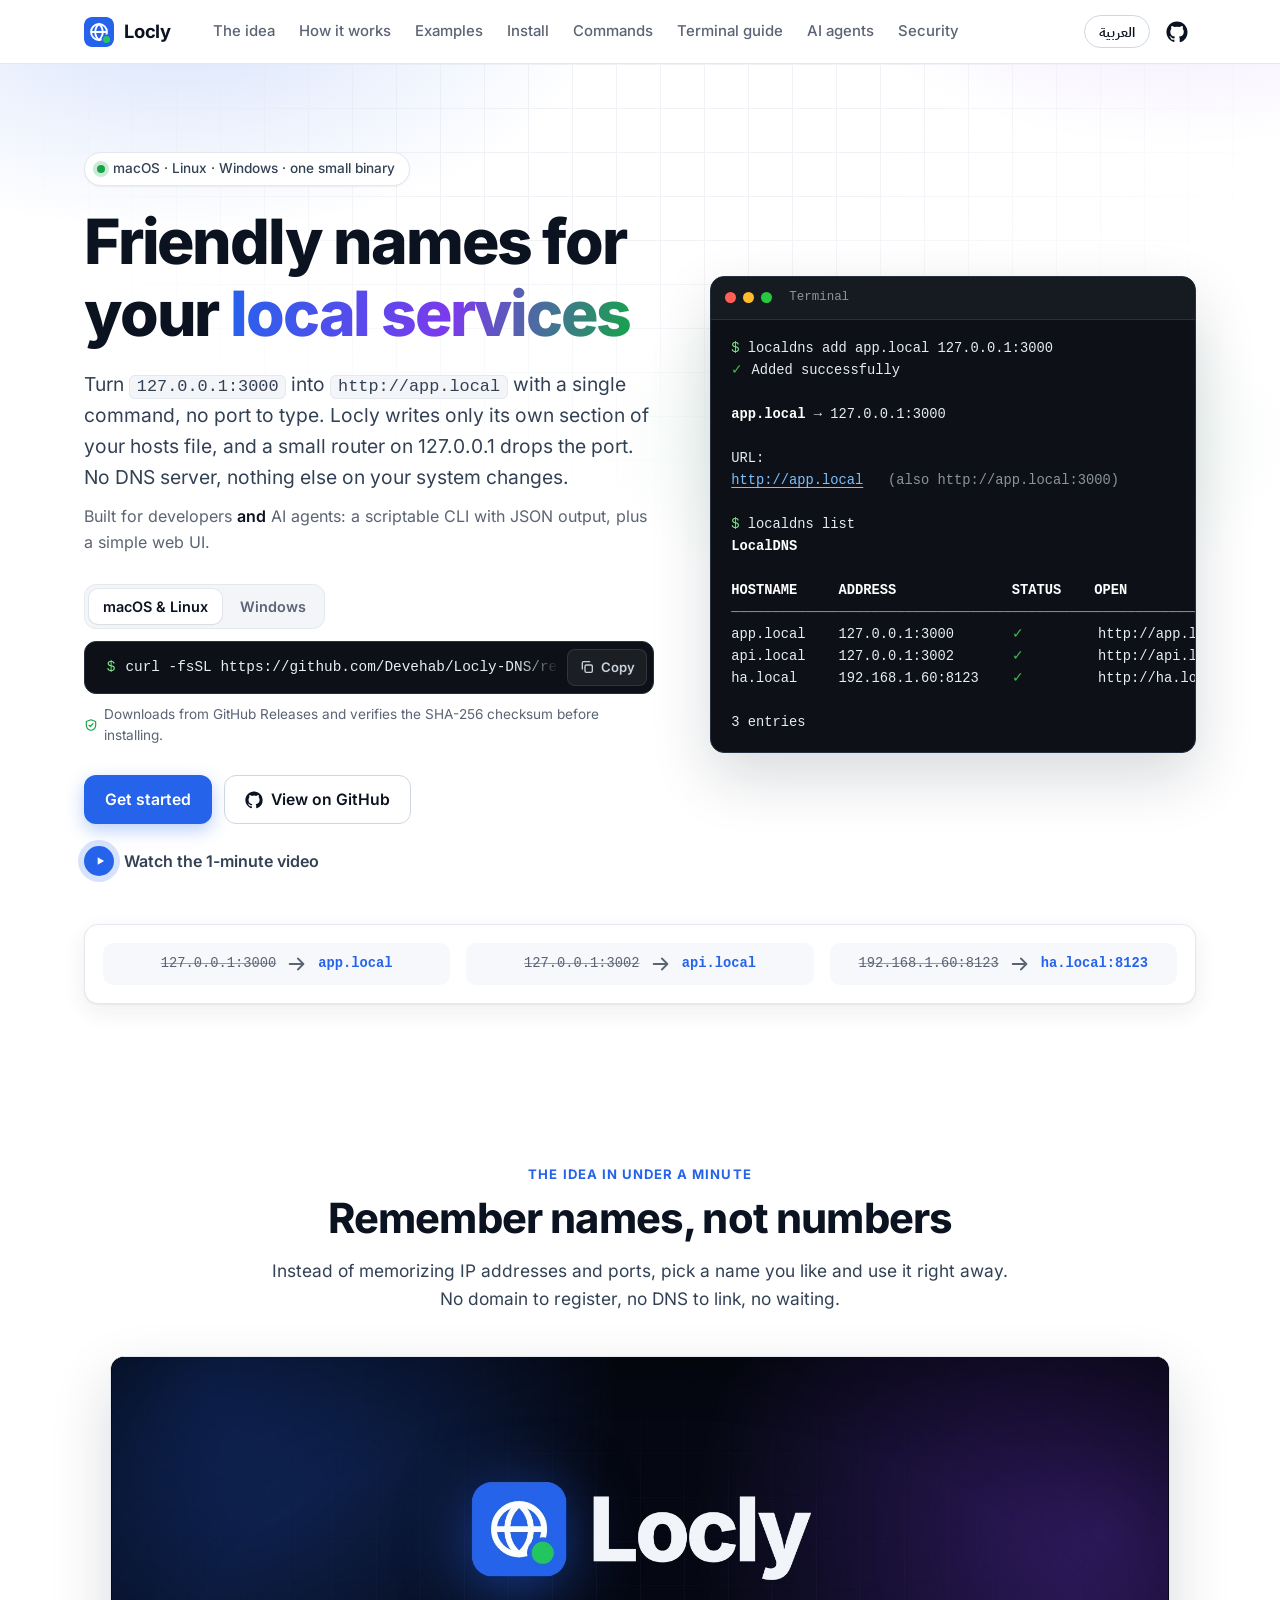
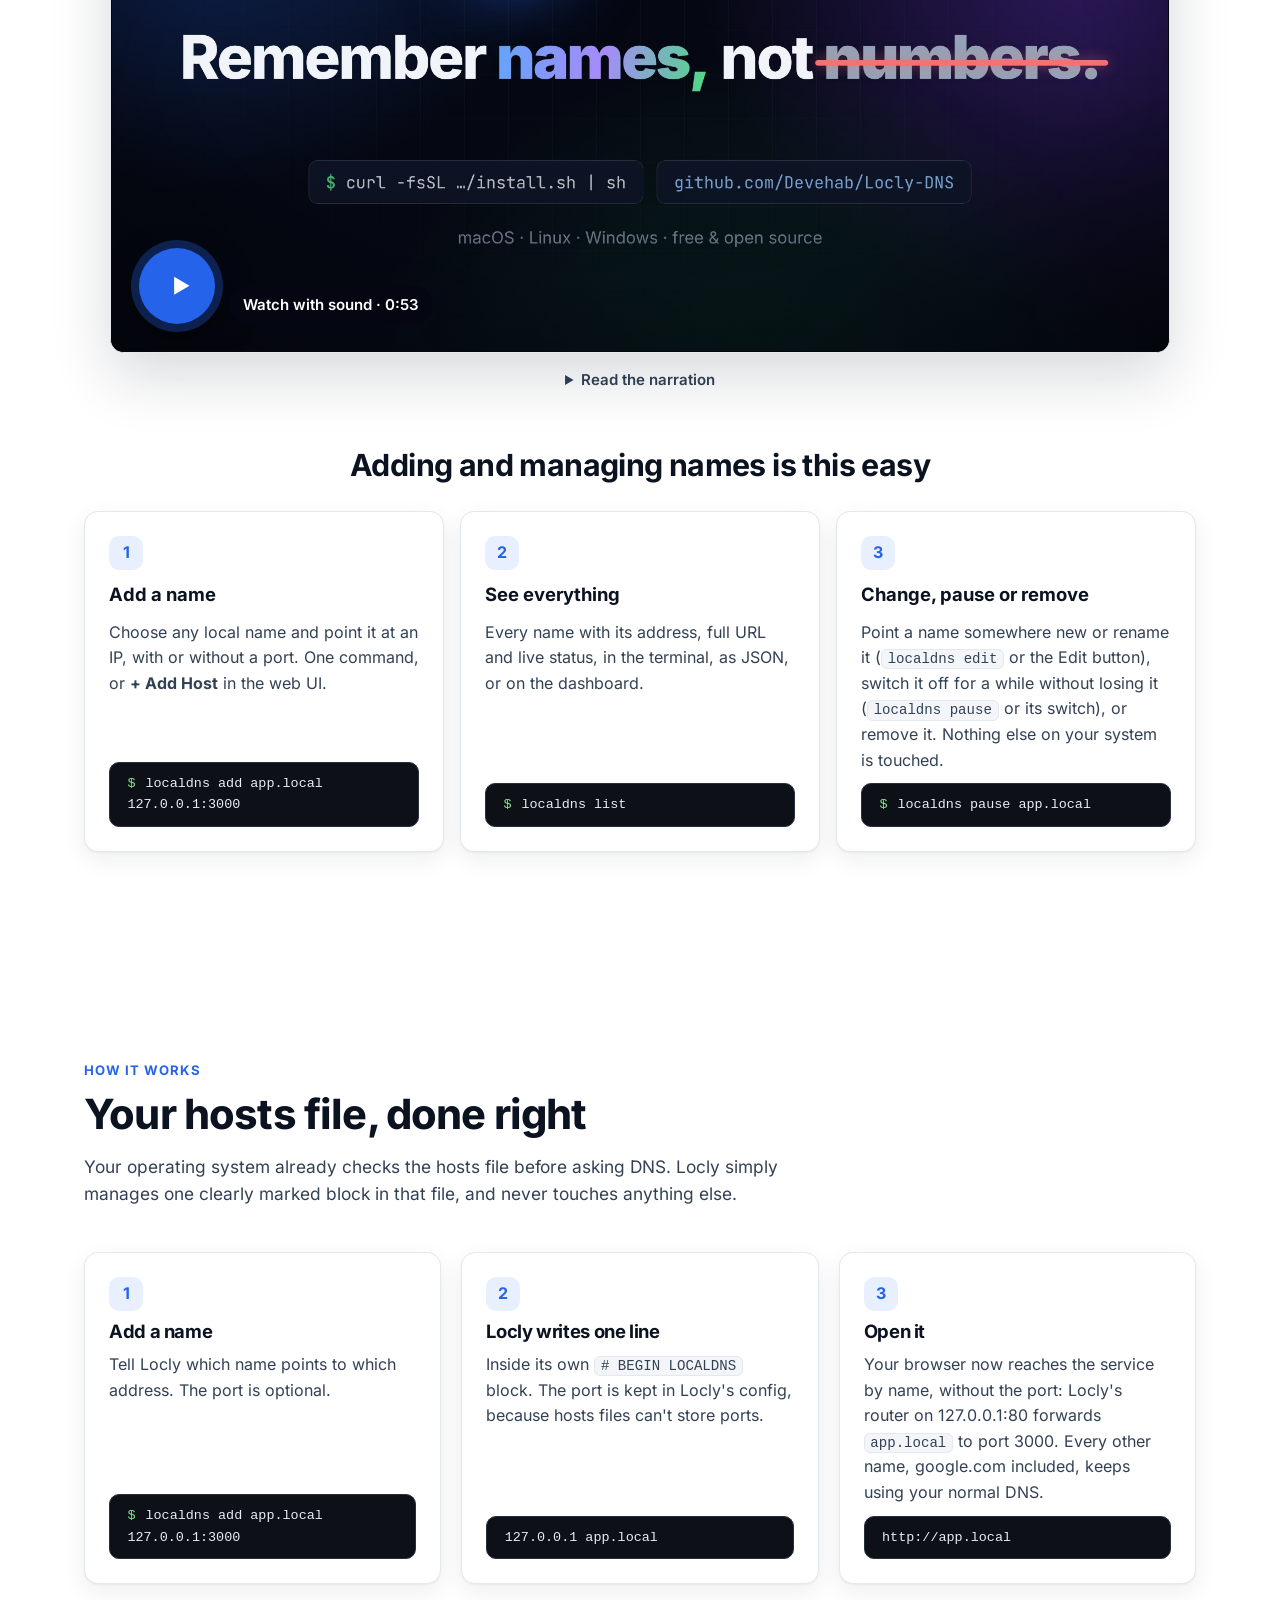
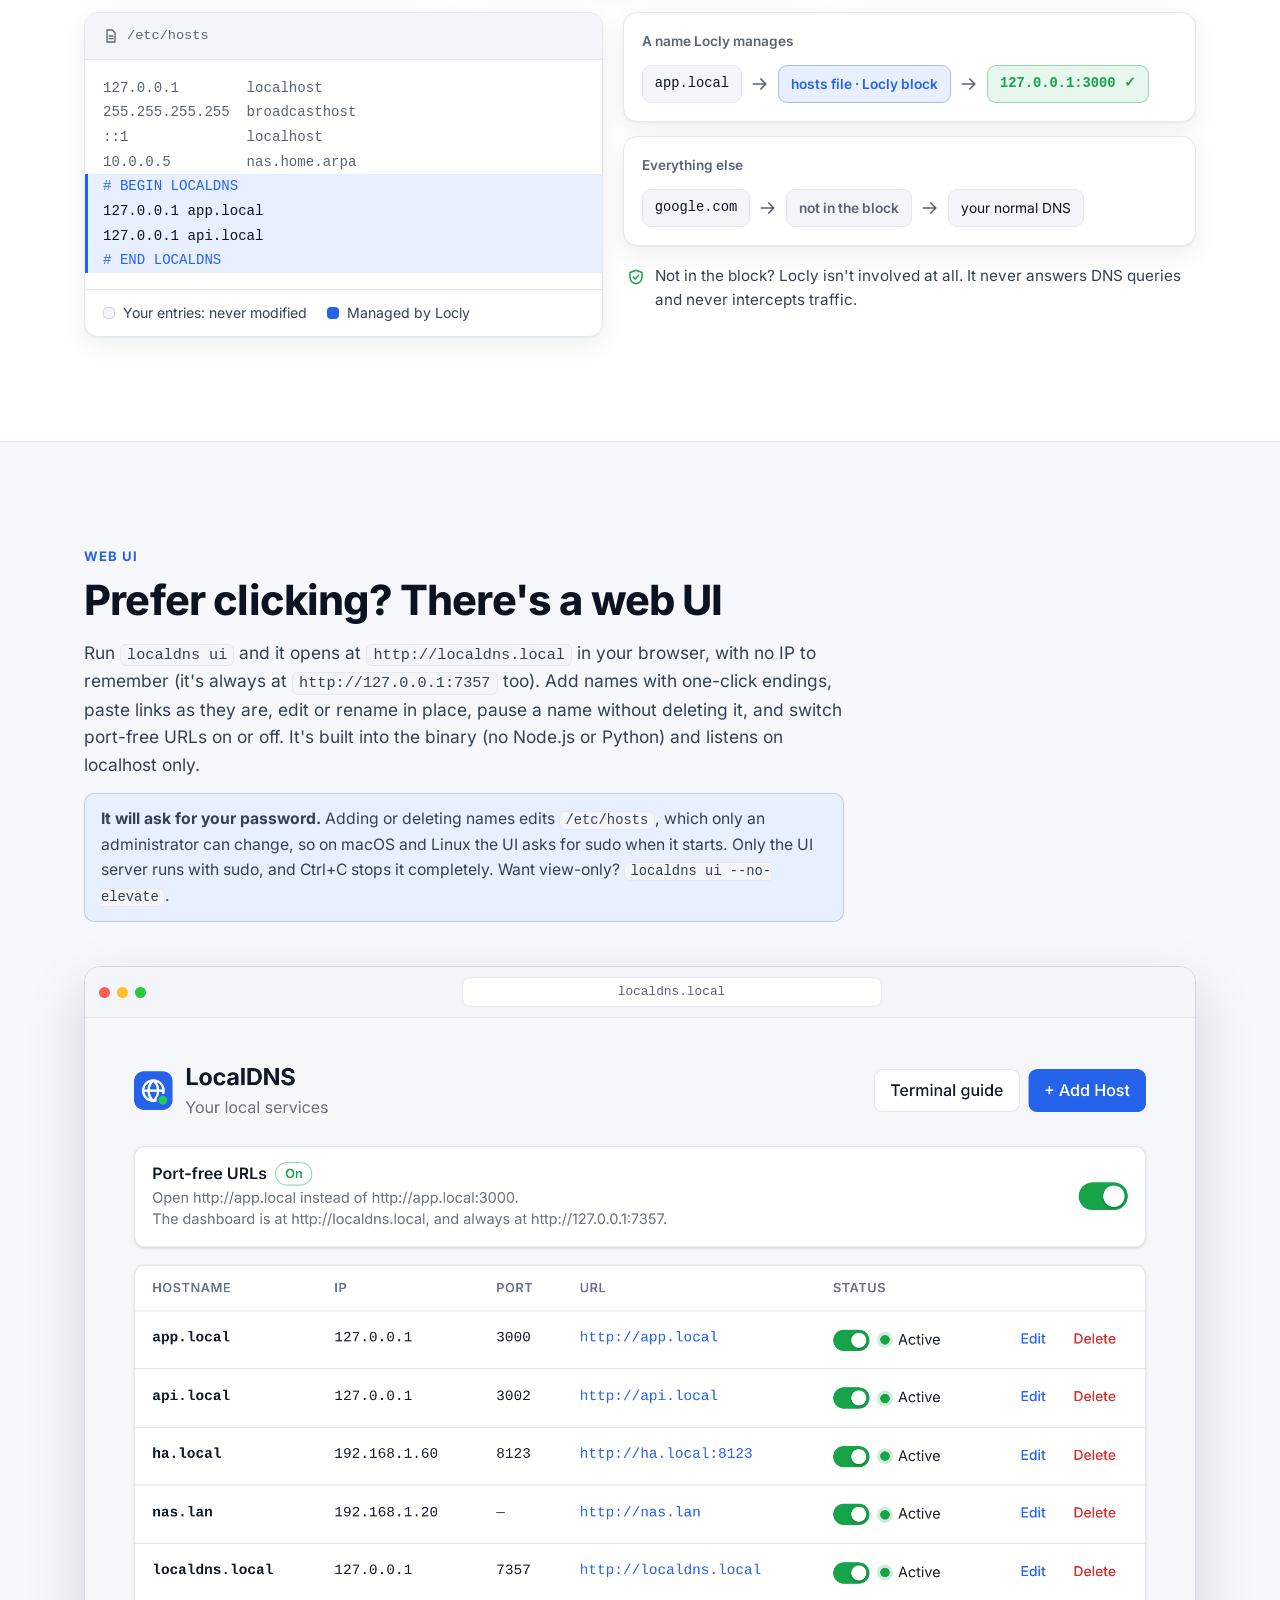
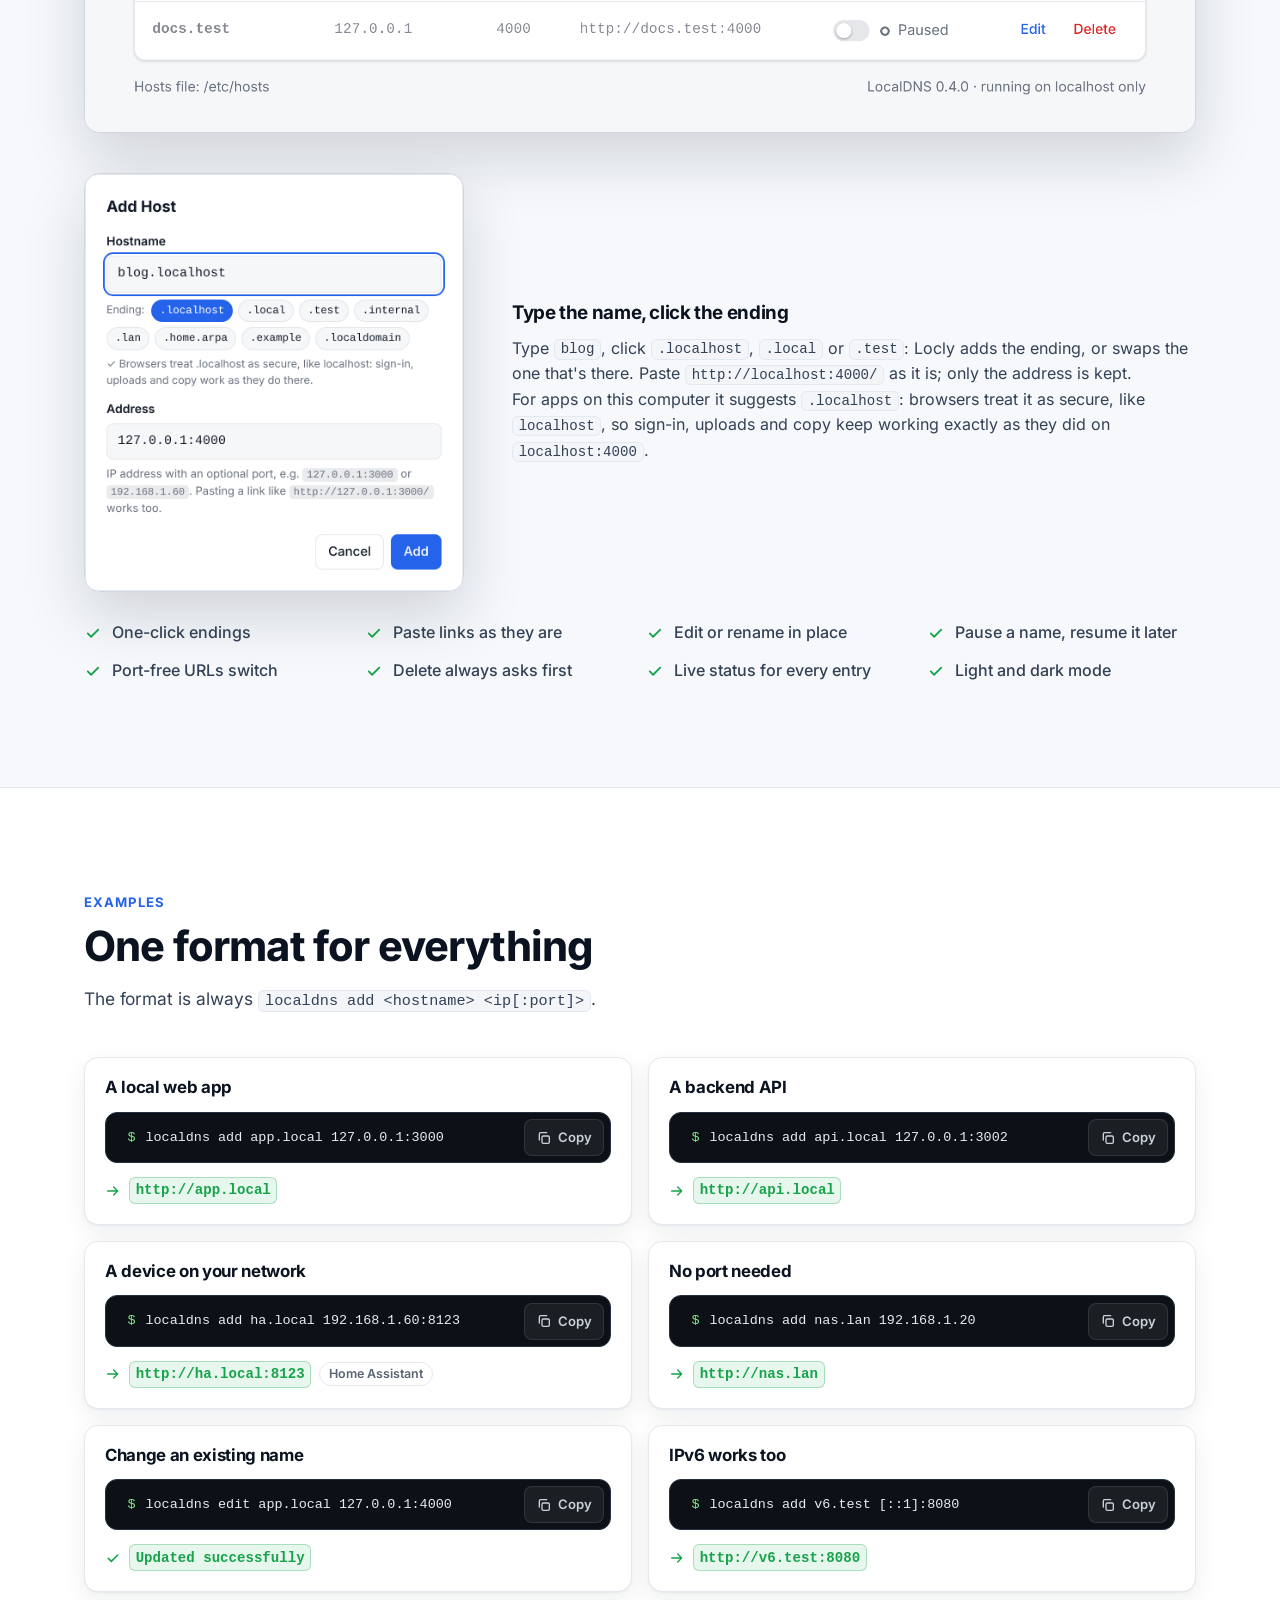
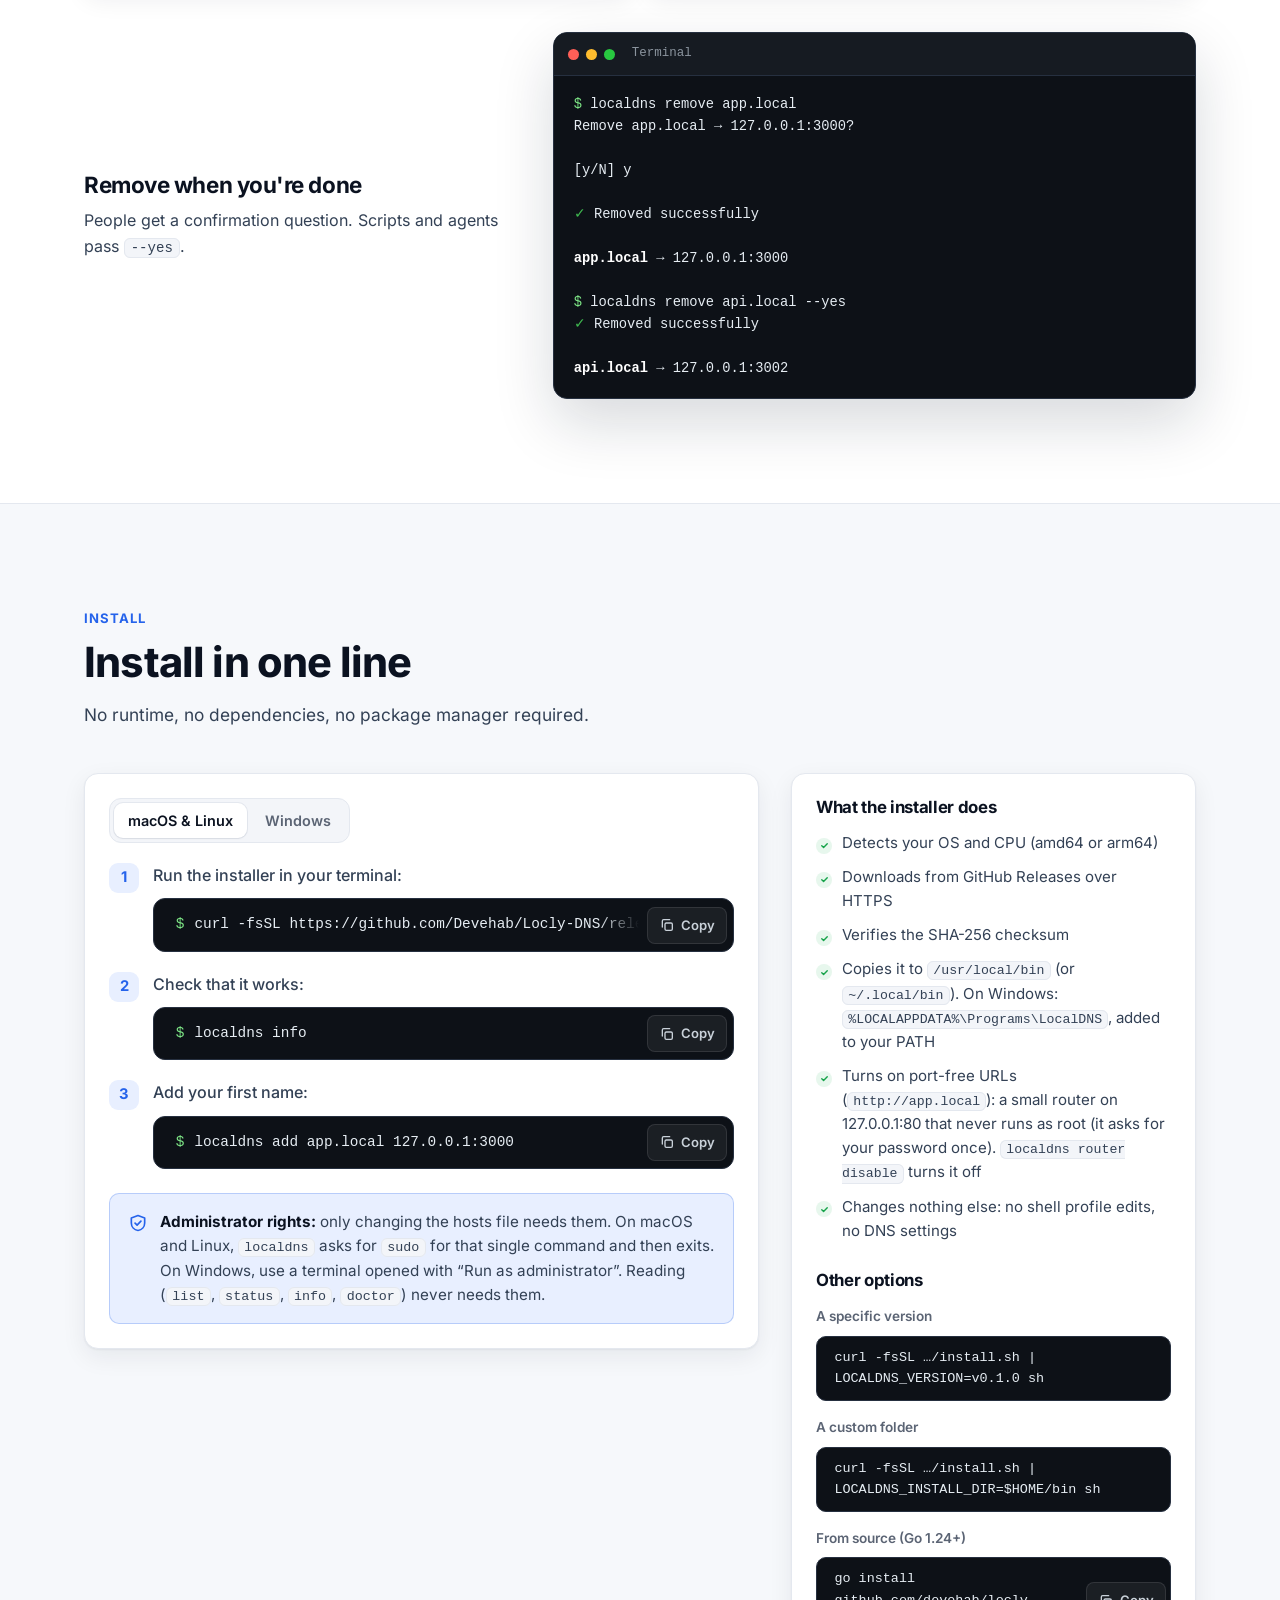
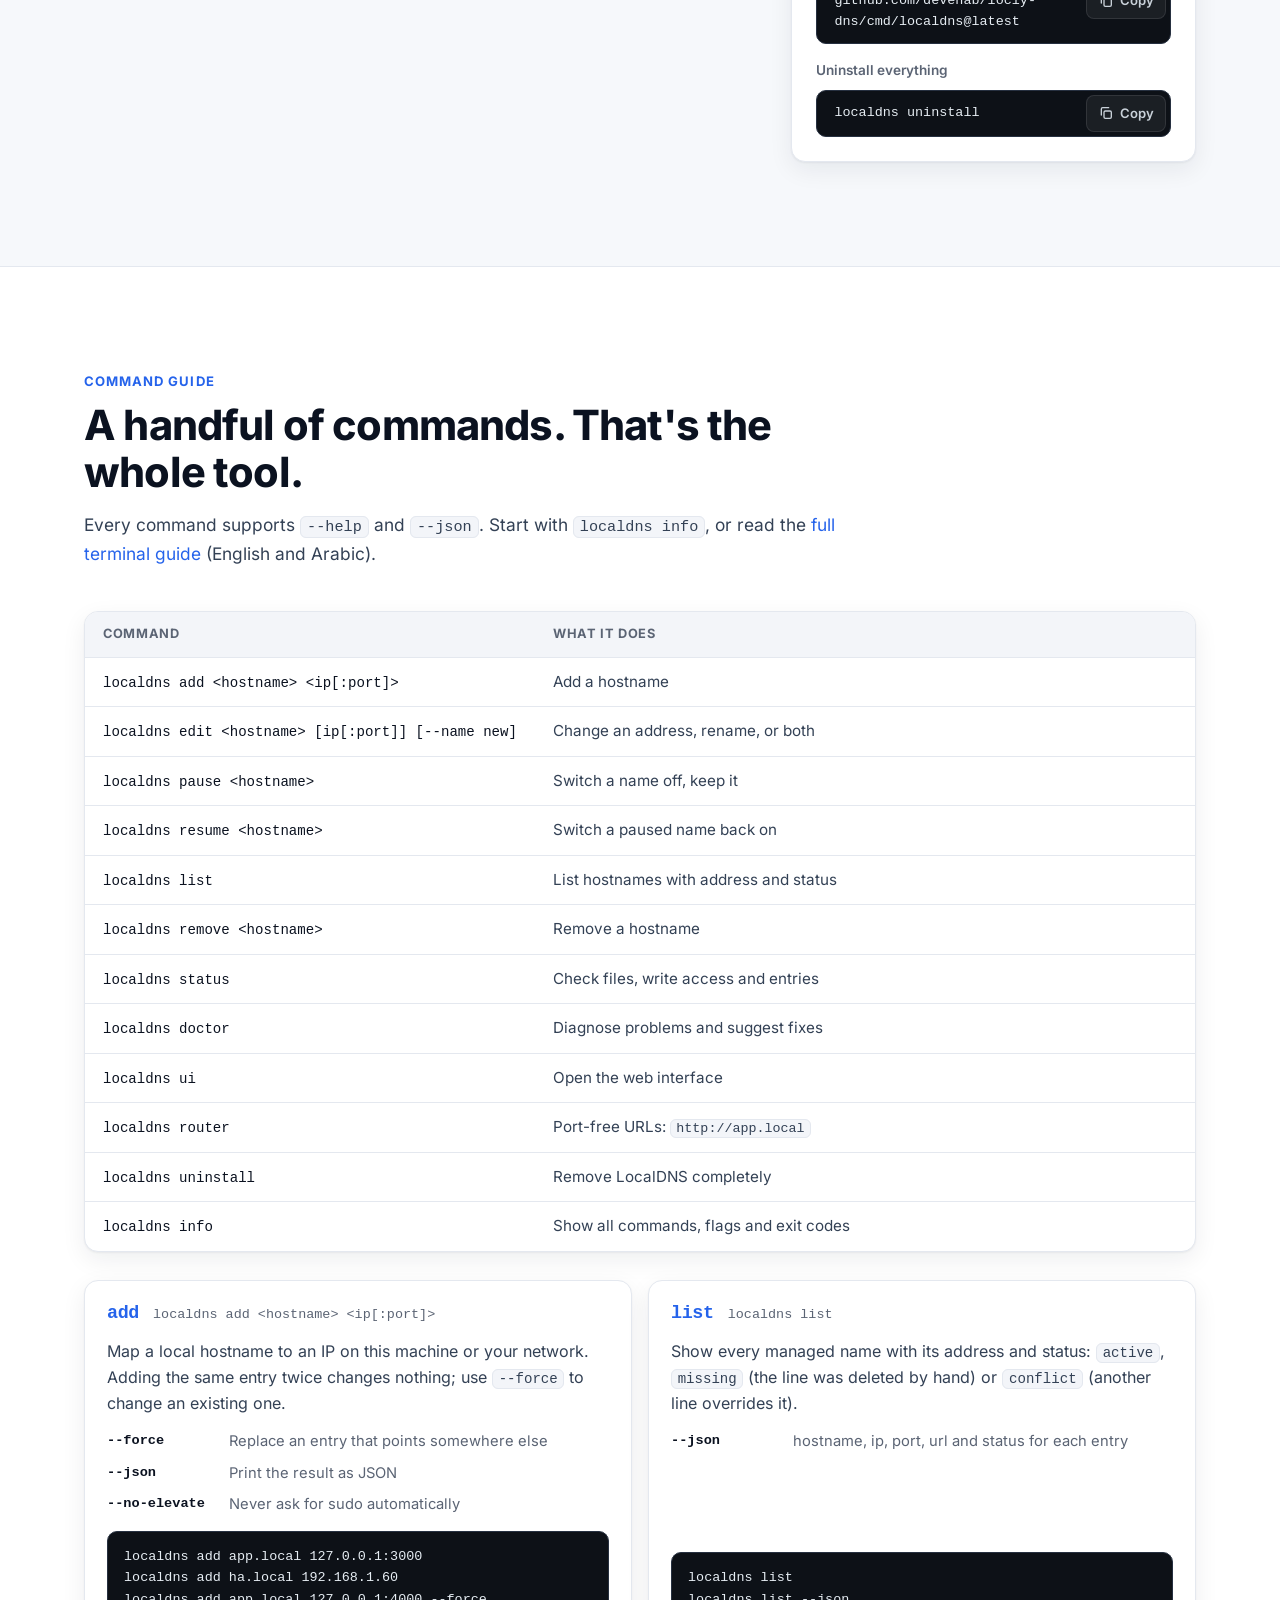
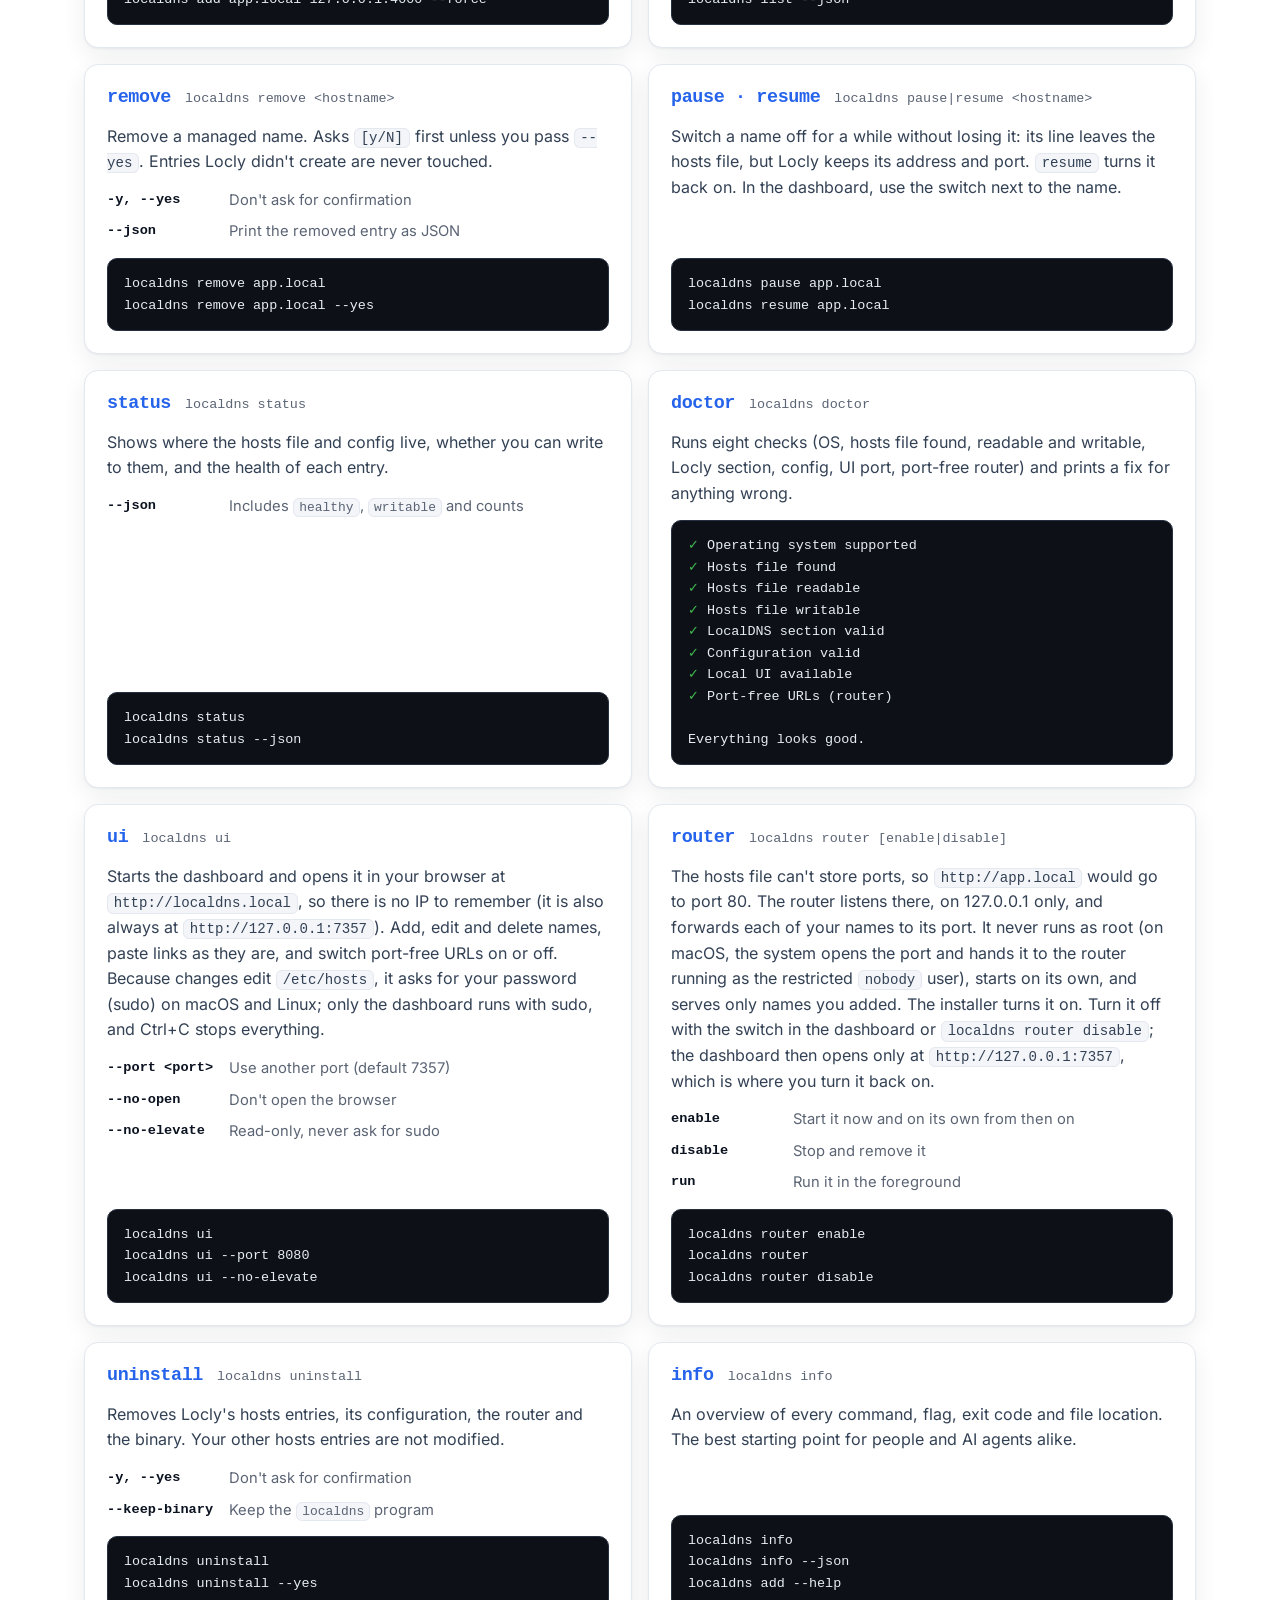
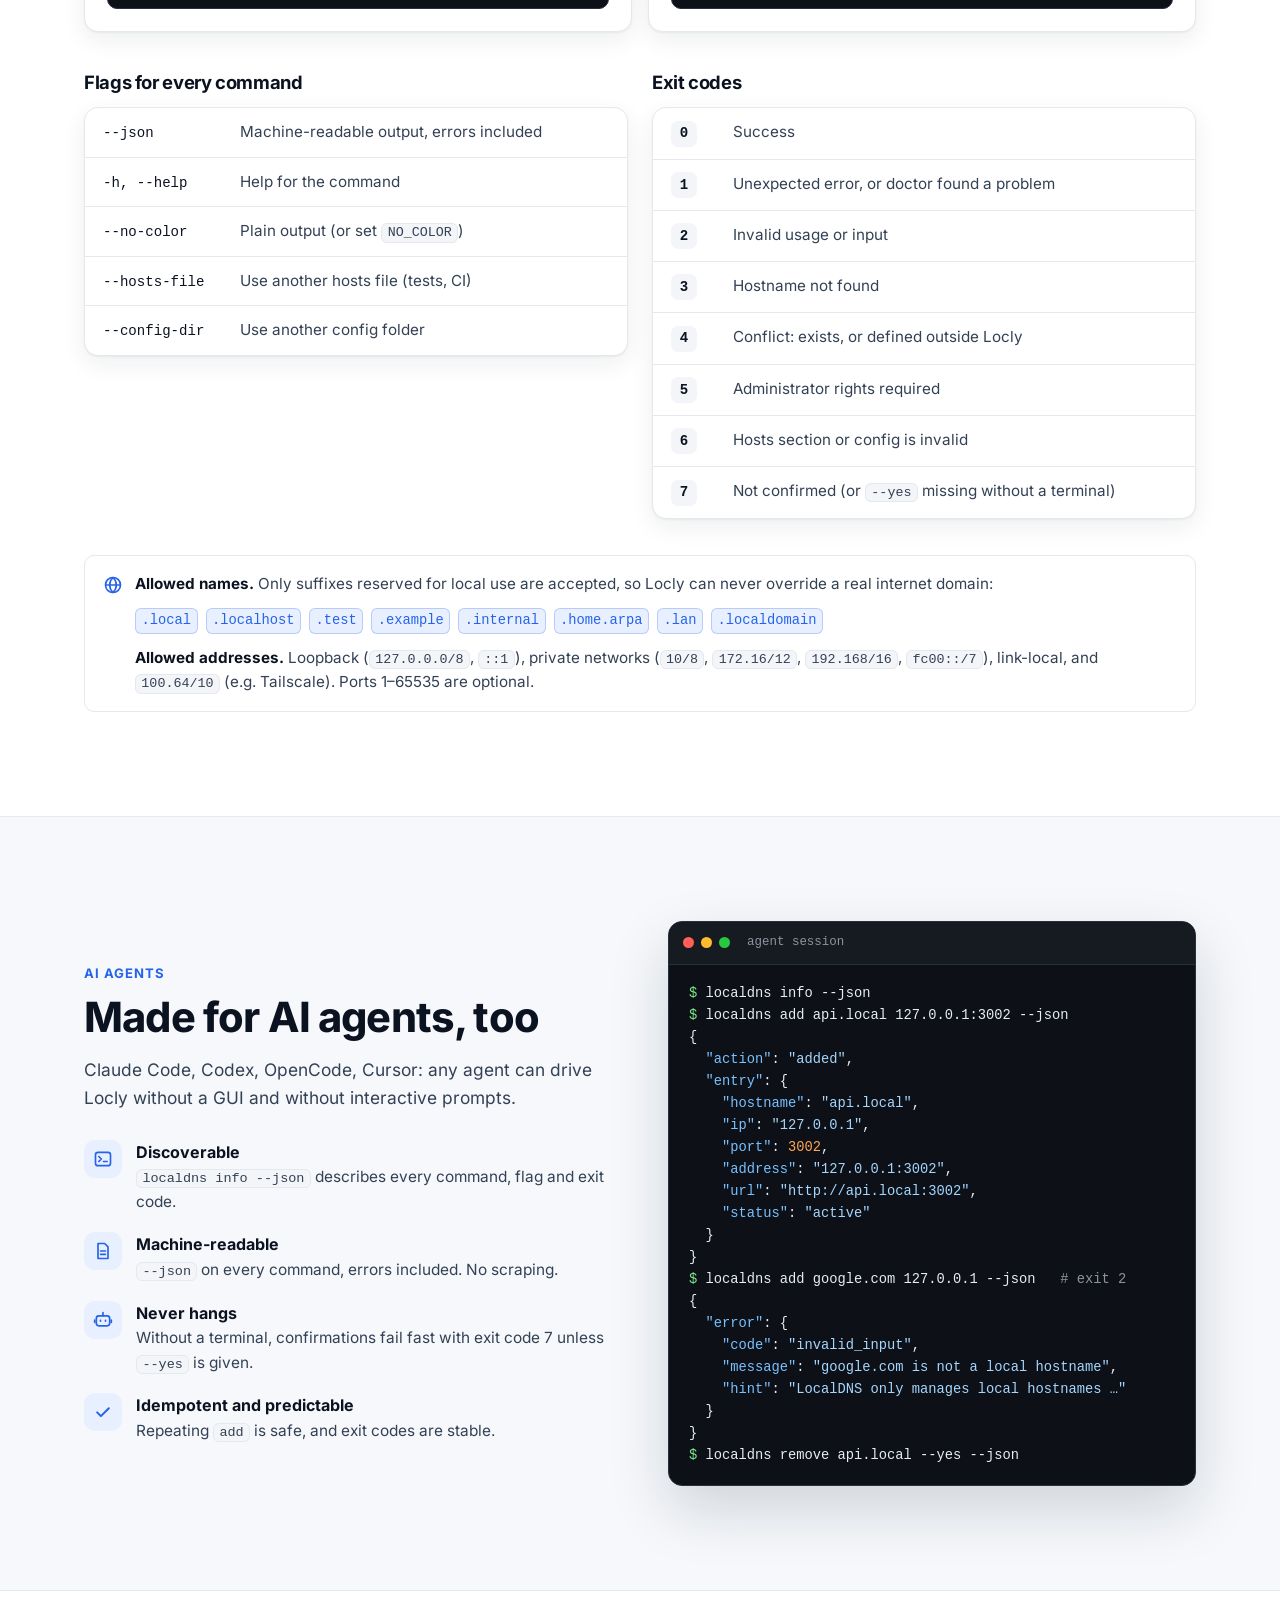
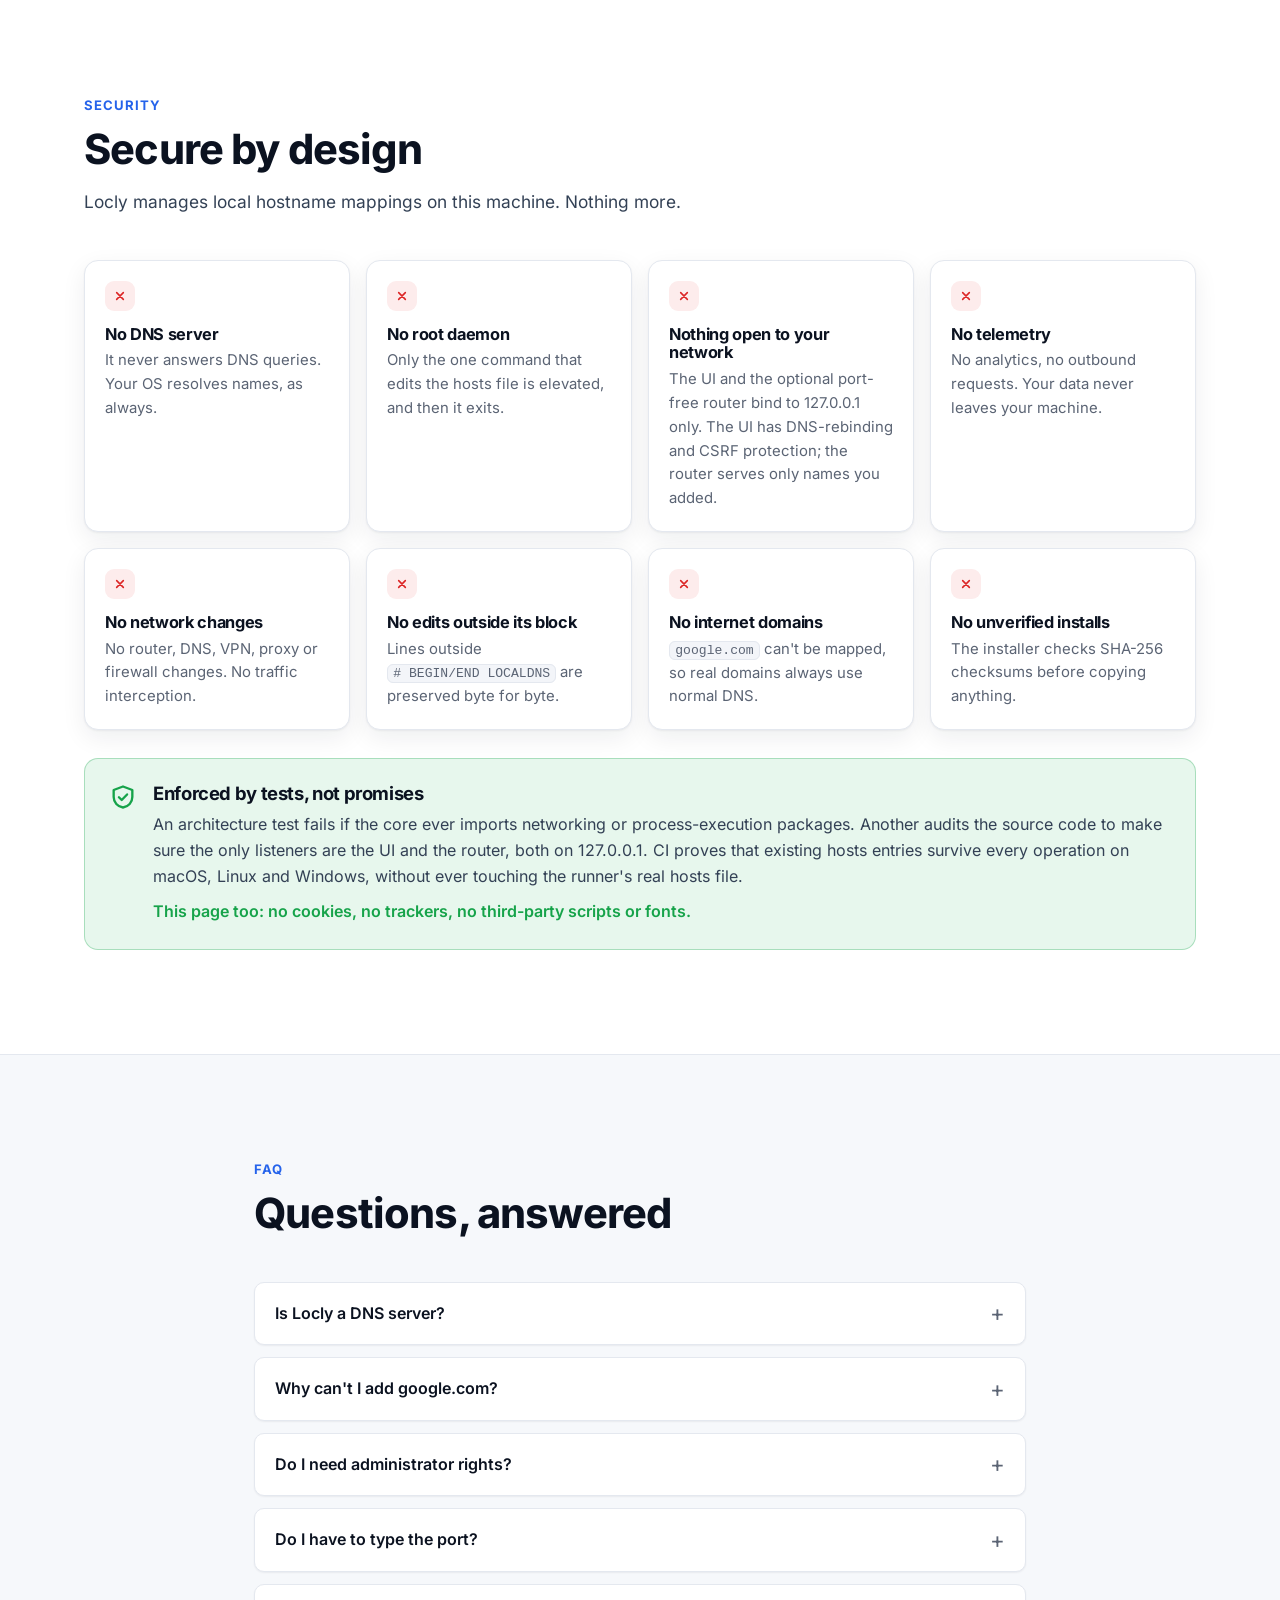
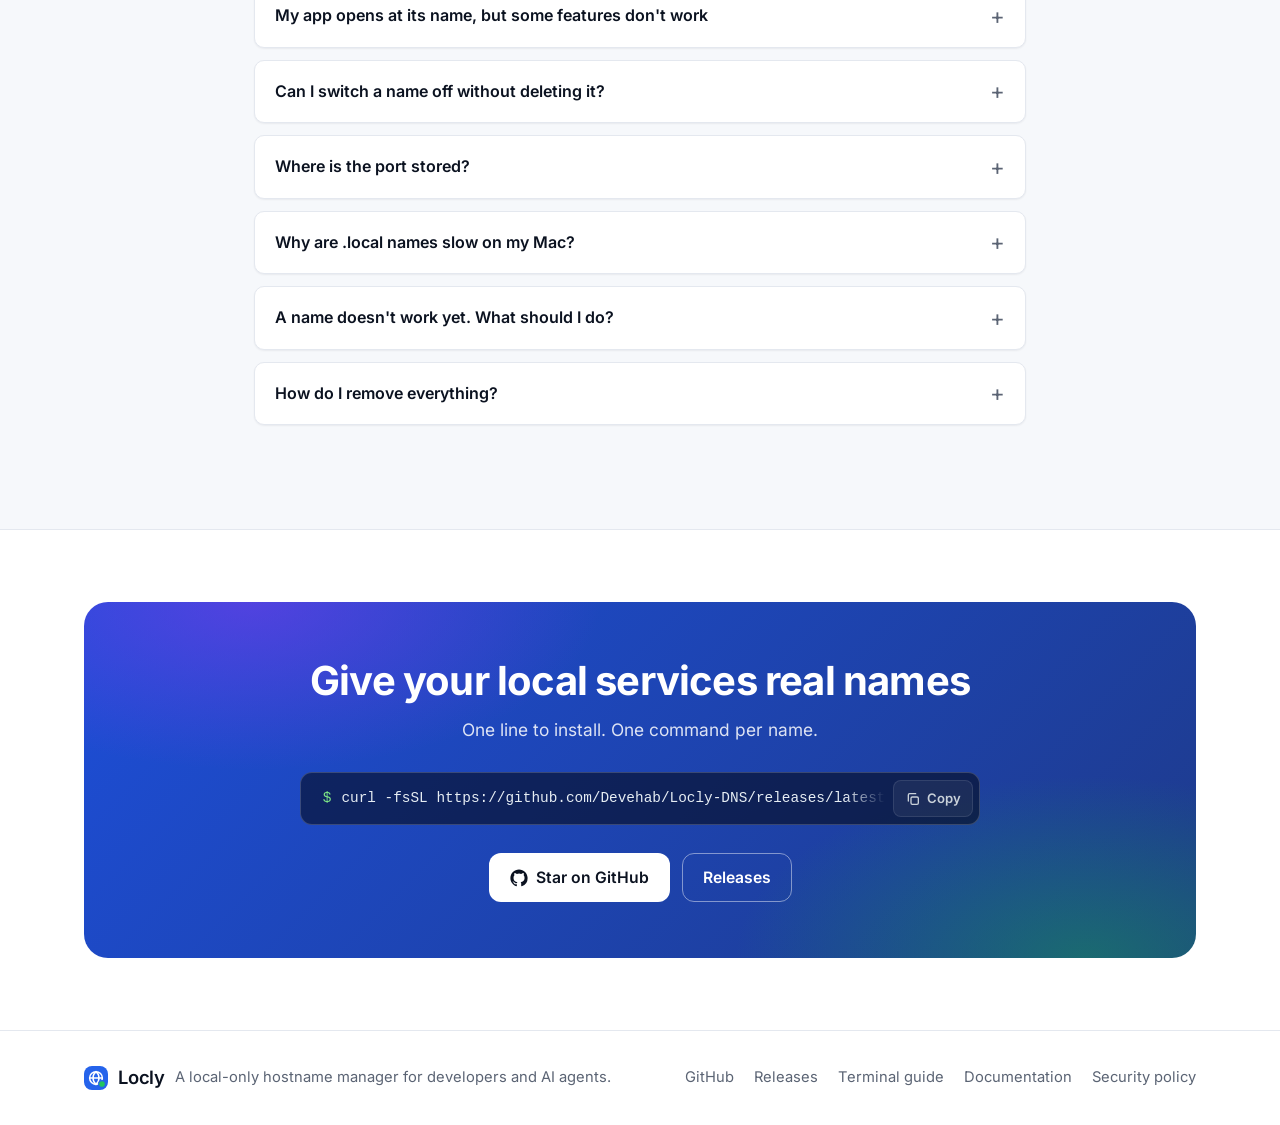
==== commit 94c0dbbf: "Narrated intro film in English and Arabic on the landing page The silent in-page story animation is " ====
--- a/docs/index.html
+++ b/docs/index.html
@@ -44,7 +44,6 @@
     })();
   </script>
   <script src="assets/site.js" defer></script>
-  <script src="assets/motion.js" defer></script>
 </head>
 <body>
   <svg width="0" height="0" class="sprite" aria-hidden="true" focusable="false">
@@ -145,7 +144,7 @@
             <a class="btn btn-primary" href="#install"><span class="en">Get started</span><span class="ar">ابدأ الآن</span></a>
             <a class="btn btn-ghost" href="https://github.com/Devehab/Locly-DNS"><svg width="18" height="18" aria-hidden="true"><use href="#i-github"/></svg><span class="en">View on GitHub</span><span class="ar">شاهده على GitHub</span></a>
           </div>
-          <a class="watch-link" href="#story"><span class="watch-icon" aria-hidden="true"><svg width="14" height="14"><use href="#i-play"/></svg></span><span class="en">Watch the idea in 30 seconds</span><span class="ar">شاهد الفكرة في 30 ثانية</span></a>
+          <a class="watch-link" href="#story"><span class="watch-icon" aria-hidden="true"><svg width="14" height="14"><use href="#i-play"/></svg></span><span class="en">Watch the 1-minute video</span><span class="ar">شاهد الفيديو (دقيقة واحدة)</span></a>
         </div>
 
         <div class="hero-visual">
@@ -195,184 +194,36 @@
     </section>
 
     <!-- ============================== STORY ============================= -->
-    <section class="section motion-section" id="story">
+    <section class="section film-section" id="story">
       <div class="container">
         <div class="section-head center">
-          <p class="kicker"><span class="en">The idea in 30 seconds</span><span class="ar">الفكرة في 30 ثانية</span></p>
+          <p class="kicker"><span class="en">The idea in under a minute</span><span class="ar">الفكرة في أقل من دقيقة</span></p>
           <h2><span class="en">Remember names, not numbers</span><span class="ar">احفظ أسماء، لا أرقام</span></h2>
           <p><span class="en">Instead of memorizing IP addresses and ports, pick a name you like and use it right away. No domain to register, no DNS to link, no waiting.</span><span class="ar">بدل أن تحفظ عناوين IP وأرقام المنافذ، اختر اسمًا يعجبك واستخدمه فورًا. بلا حجز دومين، وبلا ربط DNS، وبلا انتظار.</span></p>
         </div>
 
-        <figure class="motion">
-          <p class="sr-only">
-            <span class="en">Animation: scattered numbers like 127.0.0.1:3000 and 192.168.1.60:8123 turn into names you choose, such as app.local and ha.local. Registering a domain, linking DNS records and waiting for propagation are all crossed off as not needed. One command, localdns add app.local 127.0.0.1:3000, makes http://app.local open in the browser, no port needed. Names are then added from the terminal and removed from the web UI, and both stay in sync.</span>
-            <span class="ar">رسوم متحركة: أرقام متناثرة مثل 127.0.0.1:3000 و192.168.1.60:8123 تتحول إلى أسماء تختارها مثل app.local وha.local. حجز الدومين وربط سجلات DNS وانتظار الانتشار كلها تُشطب لأنها غير مطلوبة. أمر واحد، localdns add app.local 127.0.0.1:3000، يجعل http://app.local يفتح في المتصفح بدون رقم منفذ. ثم تُضاف الأسماء من الطرفية وتُحذف من واجهة الويب، ويبقى الاثنان متزامنين.</span>
-          </p>
-
-          <div class="motion-stage" id="motion-stage" aria-hidden="true">
-            <div class="m-glow"></div>
-            <div class="m-grid"></div>
-
-            <!-- Scene 1+2: numbers → names -->
-            <div class="m-scene" data-start="0" data-end="10.5">
-              <div class="m-head" data-v="p@0.15/0.7 o@4.45/0.5">
-                <h3 class="m-title"><span class="en">Still memorizing these?</span><span class="ar">ما زلت تحفظ هذه الأرقام؟</span></h3>
-                <p class="m-sub"><span class="en">IPs, ports and sticky notes everywhere.</span><span class="ar">عناوين IP وأرقام منافذ وملاحظات لاصقة في كل مكان.</span></p>
-              </div>
-              <div class="m-head" data-v="p@5.3/0.7">
-                <h3 class="m-title"><span class="en">Give them <span class="m-grad">names you choose</span></span><span class="ar">سمِّها <span class="m-grad">بأسماء تختارها أنت</span></span></h3>
-                <p class="m-sub"><span class="en">Names you remember the first time.</span><span class="ar">أسماء تتذكرها من أول مرة.</span></p>
-              </div>
-
-              <div class="chip key" style="--x:20%;--y:46%;--r:-7deg;--ph:0.2;--cx:65%;--cy:44%" data-v="p@0.35/0.7:back q@5.0/1.1:io m@6.3/0.5:io"><span class="chip-num">127.0.0.1:3000</span><span class="chip-name">app.local</span></div>
-              <div class="chip" style="--x:52%;--y:40%;--r:3deg;--ph:1.9" data-v="p@0.51/0.7:back o@4.9/0.5"><span class="chip-num">127.0.0.1:8080</span></div>
-              <div class="chip key" style="--x:79%;--y:47%;--r:5deg;--ph:3.1;--cx:65%;--cy:80%" data-v="p@0.67/0.7:back q@5.0/1.1:io m@6.9/0.5:io"><span class="chip-num">192.168.1.60:8123</span><span class="chip-name">ha.local</span></div>
-              <div class="chip" style="--x:15%;--y:72%;--r:4deg;--ph:4.4" data-v="p@0.83/0.7:back o@4.96/0.5"><span class="chip-num">10.0.0.5:9000</span></div>
-              <div class="chip key" style="--x:46%;--y:62%;--r:-3deg;--ph:2.6;--cx:65%;--cy:62%" data-v="p@0.99/0.7:back q@5.0/1.1:io m@6.6/0.5:io"><span class="chip-num">127.0.0.1:3002</span><span class="chip-name">api.local</span></div>
-              <div class="chip" style="--x:82%;--y:69%;--r:-5deg;--ph:0.9" data-v="p@1.15/0.7:back o@5.02/0.5"><span class="chip-num">127.0.0.1:5173</span></div>
-              <div class="chip" style="--x:31%;--y:86%;--r:6deg;--ph:5.2" data-v="p@1.31/0.7:back o@5.08/0.5"><span class="chip-num">172.17.0.2:5432</span></div>
-              <div class="chip" style="--x:65%;--y:87%;--r:-4deg;--ph:3.7" data-v="p@1.47/0.7:back o@5.14/0.5"><span class="chip-num">192.168.1.20:32400</span></div>
-
-              <span class="m-was" style="--cx:33%;--cy:44%" data-v="p@6.45/0.5"><s>127.0.0.1:3000</s></span>
-              <span class="m-was" style="--cx:33%;--cy:62%" data-v="p@6.75/0.5"><s>127.0.0.1:3002</s></span>
-              <span class="m-was" style="--cx:33%;--cy:80%" data-v="p@7.05/0.5"><s>192.168.1.60:8123</s></span>
-              <svg class="m-arrow" style="--cx:49%;--cy:44%" data-v="p@6.35/0.45" viewBox="0 0 24 24"><use href="#i-arrow"/></svg>
-              <svg class="m-arrow" style="--cx:49%;--cy:62%" data-v="p@6.65/0.45" viewBox="0 0 24 24"><use href="#i-arrow"/></svg>
-              <svg class="m-arrow" style="--cx:49%;--cy:80%" data-v="p@6.95/0.45" viewBox="0 0 24 24"><use href="#i-arrow"/></svg>
-            </div>
-
-            <!-- Scene 3: no registering, no linking, no waiting -->
-            <div class="m-scene" data-start="10.5" data-end="15.6">
-              <div class="m-head" data-v="p@0.15/0.7">
-                <h3 class="m-title"><span class="en">No registering. No linking. <span class="m-grad">No waiting.</span></span><span class="ar">بلا حجز. بلا ربط. <span class="m-grad">بلا انتظار.</span></span></h3>
-              </div>
-              <div class="m-cards">
-                <div class="m-card" data-v="p@0.5/0.6:back s@1.35/0.45:io k@1.7/0.5:back">
-                  <span class="m-card-icon"><svg viewBox="0 0 24 24"><use href="#i-globe"/></svg></span>
-                  <div class="m-card-text">
-                    <strong><span class="en">Register a domain</span><span class="ar">حجز دومين</span></strong>
-                    <small><span class="en" dir="ltr">$12/yr + renewals</span><span class="ar">12 دولارًا سنويًا + التجديد</span></small>
-                  </div>
-                  <span class="m-stamp"><span class="en">Not needed</span><span class="ar">لا حاجة</span></span>
-                </div>
-                <div class="m-card" data-v="p@0.85/0.6:back s@1.7/0.45:io k@2.05/0.5:back">
-                  <span class="m-card-icon"><svg viewBox="0 0 24 24"><use href="#i-link"/></svg></span>
-                  <div class="m-card-text">
-                    <strong><span class="en">Link DNS records</span><span class="ar">ربط سجلات DNS</span></strong>
-                    <small dir="ltr">A · CNAME · TTL</small>
-                  </div>
-                  <span class="m-stamp"><span class="en">Not needed</span><span class="ar">لا حاجة</span></span>
-                </div>
-                <div class="m-card" data-v="p@1.2/0.6:back s@2.05/0.45:io k@2.4/0.5:back">
-                  <span class="m-card-icon"><svg viewBox="0 0 24 24"><use href="#i-hourglass"/></svg></span>
-                  <div class="m-card-text">
-                    <strong><span class="en">Wait for propagation</span><span class="ar">انتظار الانتشار</span></strong>
-                    <small><span class="en">minutes… or hours</span><span class="ar">دقائق… أو ساعات</span></small>
-                  </div>
-                  <span class="m-stamp"><span class="en">Not needed</span><span class="ar">لا حاجة</span></span>
-                </div>
-              </div>
-              <p class="m-foot" data-v="p@3.0/0.6"><span class="en">Locly maps the name on your own machine, instantly.</span><span class="ar">يربط Locly الاسم على جهازك أنت، فورًا.</span></p>
-            </div>
-
-            <!-- Scene 4: one command -->
-            <div class="m-scene" data-start="15.6" data-end="22.2">
-              <div class="m-head" data-v="p@0.15/0.7">
-                <h3 class="m-title"><span class="en">One command. <span class="m-grad">Done.</span></span><span class="ar">أمر واحد… <span class="m-grad">وانتهى.</span></span></h3>
-                <p class="m-sub"><span class="en">Type the name and the address, then open the link.</span><span class="ar">اكتب الاسم والعنوان، ثم افتح الرابط.</span></p>
-              </div>
-              <div class="m-duo">
-                <div class="m-term" dir="ltr" data-v="p@0.5/0.6">
-                  <div class="m-bar"><i></i><i></i><i></i></div>
-                  <div class="m-term-body">
-                    <div class="m-cmd"><span class="m-prompt">$</span><span data-type="1.0/1.5" data-text="localdns add app.local 127.0.0.1:3000"></span></div>
-                    <div class="m-line m-ok" data-v="p@2.65/0.35">✓ Added successfully</div>
-                    <div class="m-line" data-v="p@2.85/0.35"><b>app.local</b> → 127.0.0.1:3000</div>
-                    <div class="m-line" data-v="p@3.05/0.35">URL: <u>http://app.local</u></div>
-                  </div>
-                </div>
-                <div class="m-browser" dir="ltr" data-v="p@3.3/0.7">
-                  <div class="m-bar m-bar-light"><i></i><i></i><i></i><span class="m-url"><span class="m-url-scheme">http://</span><span data-type="3.85/0.6" data-text="app.local"></span></span></div>
-                  <div class="m-loadbar" data-v="l@4.7/0.5:io o@5.25/0.3"></div>
-                  <div class="m-page" data-v="p@5.05/0.5">
-                    <div class="m-app-nav"><b>My App</b><span class="m-live">● running on app.local</span></div>
-                    <div class="m-app-hero"><strong>Hello from app.local</strong><span></span><span class="short"></span></div>
-                    <div class="m-app-cards"><i></i><i></i><i></i></div>
-                  </div>
-                </div>
-              </div>
-            </div>
-
-            <!-- Scene 5: manage -->
-            <div class="m-scene m-scene-manage" data-start="22.2" data-end="30">
-              <div class="m-head" data-v="p@0.15/0.7">
-                <h3 class="m-title"><span class="en">Add, list, remove. <span class="m-grad">Or just click.</span></span><span class="ar">أضف، اعرض، احذف… <span class="m-grad">أو انقر فقط.</span></span></h3>
-                <p class="m-sub"><span class="en">The terminal and the web UI share one core, so every change shows up in both.</span><span class="ar">الطرفية وواجهة الويب تعملان على القلب نفسه، فيظهر كل تغيير في الاثنتين.</span></p>
-              </div>
-              <div class="m-duo">
-                <div class="m-panel" data-v="p@0.4/0.6">
-                  <span class="m-label"><span class="en">In the terminal</span><span class="ar">من الطرفية</span></span>
-                  <div class="m-term" dir="ltr">
-                    <div class="m-bar"><i></i><i></i><i></i></div>
-                    <div class="m-term-body">
-                      <div class="m-cmd"><span class="m-prompt">$</span><span data-type="1.2/1.3" data-text="localdns add docs.test 127.0.0.1:4000"></span></div>
-                      <div class="m-line m-ok" data-v="p@2.6/0.3">✓ Added successfully</div>
-                      <div class="m-cmd m-line" data-v="p@5.6/0.2"><span class="m-prompt">$</span><span data-type="5.7/0.6" data-text="localdns list"></span></div>
-                      <div class="m-line m-table" data-v="p@6.45/0.3"><span>app.local</span><span>127.0.0.1:3000</span><span class="m-ok">✓</span></div>
-                      <div class="m-line m-table" data-v="p@6.55/0.3"><span>ha.local</span><span>192.168.1.60:8123</span><span class="m-ok">✓</span></div>
-                      <div class="m-line m-table" data-v="p@6.65/0.3"><span>docs.test</span><span>127.0.0.1:4000</span><span class="m-ok">✓</span></div>
-                    </div>
-                  </div>
-                </div>
-                <div class="m-panel" data-v="p@0.6/0.6">
-                  <span class="m-label"><span class="en">In the web UI</span><span class="ar">من واجهة الويب</span></span>
-                  <div class="m-ui" dir="ltr">
-                    <div class="m-ui-head"><span class="m-ui-logo"></span><b>LocalDNS</b><span class="m-ui-add">+ Add Host</span></div>
-                    <div class="m-rows" data-v="xs@5.2/0.45:io">
-                      <div class="m-row" data-v="p@0.8/0.4"><b>app.local</b><span>127.0.0.1:3000</span><i class="m-dot"></i><em>Delete</em></div>
-                      <div class="m-row m-row-target" data-v="p@0.92/0.4 x@5.15/0.45:io"><b>api.local</b><span>127.0.0.1:3002</span><i class="m-dot"></i><em>Delete</em></div>
-                      <div class="m-row" data-v="p@1.04/0.4"><b>ha.local</b><span>192.168.1.60:8123</span><i class="m-dot"></i><em>Delete</em></div>
-                      <div class="m-row m-row-new" data-v="p@2.8/0.45:io h@3.3/1.6"><b>docs.test</b><span>127.0.0.1:4000</span><i class="m-dot"></i><em>Delete</em></div>
-                    </div>
-                    <div class="m-confirm" data-v="p@4.15/0.25:back o@5.0/0.2">
-                      <span>Delete api.local?</span>
-                      <span class="m-confirm-btns"><i>Cancel</i><i class="danger">Delete</i></span>
-                    </div>
-                    <span class="m-click" style="--cx:86.5%;--cy:41%" data-v="c@4.0/0.45"></span>
-                    <span class="m-click" style="--cx:83%;--cy:70%" data-v="c@4.9/0.45"></span>
-                    <svg class="m-cursor" viewBox="0 0 24 24" data-v="p@3.05/0.3 q@3.2/0.75:io r@4.35/0.5:io o@5.15/0.35"><use href="#i-cursor"/></svg>
-                  </div>
-                </div>
-              </div>
-            </div>
-
-            <!-- Scene 6: outro -->
-            <div class="m-scene m-outro" data-start="30" data-end="34.5">
-              <img class="m-logo" src="assets/img/logo.svg" alt="" data-v="p@0.15/0.6:back">
-              <div class="m-word" data-v="p@0.35/0.6">Locly</div>
-              <h3 class="m-title" data-v="p@0.7/0.7"><span class="en">Remember names, <span class="m-grad">not numbers.</span></span><span class="ar">احفظ أسماء، <span class="m-grad">لا أرقام.</span></span></h3>
-              <div class="m-install" dir="ltr" data-v="p@1.3/0.6"><span class="m-prompt">$</span>curl -fsSL …/install.sh | sh</div>
-              <p class="m-sub" data-v="p@1.6/0.6"><span class="en">One-line install · macOS · Linux · Windows</span><span class="ar">تثبيت بسطر واحد · macOS · Linux · Windows</span></p>
-              <p class="m-link" dir="ltr" data-v="p@2.0/0.6">github.com/Devehab/Locly-DNS</p>
-            </div>
-          </div>
-
-          <div class="motion-controls">
-            <button type="button" class="motion-play" id="motion-play" aria-pressed="false">
-              <svg class="i-play" width="16" height="16" aria-hidden="true"><use href="#i-play"/></svg>
-              <svg class="i-pause" width="16" height="16" aria-hidden="true"><use href="#i-pause"/></svg>
-              <span class="when-paused"><span class="en">Play</span><span class="ar">تشغيل</span></span>
-              <span class="when-playing"><span class="en">Pause</span><span class="ar">إيقاف</span></span>
+        <figure class="film">
+          <div class="film-frame">
+            <video class="film-video en" controls playsinline preload="none" poster="assets/video/locly-en.jpg" width="1920" height="1080" aria-describedby="film-transcript">
+              <source src="assets/video/locly-en.mp4" type="video/mp4">
+              <track kind="captions" src="assets/video/locly-en.vtt" srclang="en" label="English">
+            </video>
+            <video class="film-video ar" controls playsinline preload="none" poster="assets/video/locly-ar.jpg" width="1920" height="1080" aria-describedby="film-transcript">
+              <source src="assets/video/locly-ar.mp4" type="video/mp4">
+              <track kind="captions" src="assets/video/locly-ar.vtt" srclang="ar" label="العربية">
+            </video>
+            <button type="button" class="film-play" hidden>
+              <span class="film-play-icon" aria-hidden="true"><svg width="30" height="30"><use href="#i-play"/></svg></span>
+              <span class="film-play-label"><span class="en">Watch with sound · 0:53</span><span class="ar">شاهد مع الصوت · 0:56</span></span>
             </button>
-            <ol class="motion-chapters">
-              <li><button type="button" data-chapter="0"><span class="bar"><i></i></span><span class="label"><span class="en">The problem</span><span class="ar">المشكلة</span></span></button></li>
-              <li><button type="button" data-chapter="1"><span class="bar"><i></i></span><span class="label"><span class="en">The idea</span><span class="ar">الفكرة</span></span></button></li>
-              <li><button type="button" data-chapter="2"><span class="bar"><i></i></span><span class="label"><span class="en">No strings</span><span class="ar">بلا تعقيد</span></span></button></li>
-              <li><button type="button" data-chapter="3"><span class="bar"><i></i></span><span class="label"><span class="en">One command</span><span class="ar">أمر واحد</span></span></button></li>
-              <li><button type="button" data-chapter="4"><span class="bar"><i></i></span><span class="label"><span class="en">Easy to manage</span><span class="ar">إدارة سهلة</span></span></button></li>
-              <li><button type="button" data-chapter="5"><span class="bar"><i></i></span><span class="label">Locly</span></button></li>
-            </ol>
-          </div>
+          </div>
+          <figcaption>
+            <details class="film-transcript" id="film-transcript">
+              <summary><span class="en">Read the narration</span><span class="ar">اقرأ نص الفيديو</span></summary>
+              <p class="en">Every time you work on a local app, are you still remembering numbers like… 127.0.0.1… port 3000? Why make local development harder than it needs to be? With Locly, it starts with just one line. Install it with a single command… and you're ready. Then open the user interface, add your local services, and give each one a name you can actually remember. Instead of 127.0.0.1… you get app.local. No domain registration. No complicated DNS setup. And when you want more control as a developer, Locly also gives you a terminal interface. Add, edit, enable, or remove services with simple commands… and even use JSON for automation and AI tools. Everything stays local, simple, and organized. Locly. Remember names, not numbers.</p>
+              <p class="ar">تخيّل إنك كل مرة تشتغل على تطبيق محلي، لازم تتذكّر أرقام مثل… <bdi>127.0.0.1</bdi>… بورت 3000. ليش كل هالتعقيد؟ مع Locly، كل شيء يبدأ بسطر واحد. تثبّته بأمر واحد… وتكون جاهز. بعدها، افتح واجهة المستخدم، وأضف خدماتك المحلية، وخصّص لكل خدمة اسم سهل تتذكّره. بدل <bdi>127.0.0.1</bdi>… بورت 3000، صار عندك <bdi>app.local</bdi>. بدون تسجيل دومين، وبدون إعداد DNS معقّد. ولما بدك تحكم أكبر كمطوّر، عندك كمان واجهة الـTerminal. أضف، عدّل، فعّل، أو احذف خدماتك بأوامر بسيطة… وحتى استخدم JSON للأتمتة وأدوات الذكاء الاصطناعي. كل شيء محلي، بسيط، ومنظّم. Locly. تذكّر الأسماء… مش الأرقام.</p>
+            </details>
+          </figcaption>
         </figure>
 
         <div class="ease-head">
--- a/docs/assets/site.css
+++ b/docs/assets/site.css
@@ -1945,7 +1945,7 @@
   }
 }
 
-/* ============================================================= story motion */
+/* ================================================================= story film */
 
 .section-head.center {
   margin-inline: auto;
@@ -1976,1011 +1976,128 @@
   box-shadow: 0 0 0 6px color-mix(in srgb, var(--brand) 18%, transparent);
 }
 
+/* A play triangle points right in every language (it is not mirrored). */
 .watch-icon svg {
-  margin-inline-start: 2px;
-}
-
-[dir="rtl"] .watch-icon svg {
-  transform: scaleX(-1);
-  margin-inline-start: 0;
-  margin-inline-end: 2px;
-}
-
-.motion-section {
+  margin-left: 2px;
+}
+
+.film-section {
   overflow: hidden;
 }
 
-.motion {
+.film {
   margin: 0 auto;
   max-width: 1060px;
 }
 
-.motion-stage {
-  --u: 1cqmin;
-  --mono-m: ui-monospace, "SFMono-Regular", "Cascadia Code", Menlo, Consolas, "DejaVu Sans Mono", monospace;
+.film-frame {
   position: relative;
   aspect-ratio: 16 / 9;
-  container: motion / size;
+  border-radius: var(--radius);
   overflow: hidden;
-  isolation: isolate;
-  border-radius: 22px;
-  border: 1px solid rgba(255, 255, 255, 0.08);
-  background: #070b14;
-  color: #e7ebf3;
+  background: #050812;
+  border: 1px solid var(--border);
   box-shadow: var(--shadow-lg);
-  font-family: var(--font);
-  line-height: 1.35;
-  user-select: none;
-  -webkit-user-select: none;
-}
-
-@media (max-width: 640px) {
-  .motion-stage {
-    aspect-ratio: 4 / 5;
-    border-radius: 16px;
-  }
-}
-
-.motion-stage .m-glow {
-  position: absolute;
-  inset: -25%;
-  z-index: -2;
-  background:
-    radial-gradient(38% 34% at 22% 26%, rgba(79, 140, 255, 0.34), transparent 70%),
-    radial-gradient(34% 30% at 80% 18%, rgba(167, 139, 250, 0.26), transparent 70%),
-    radial-gradient(36% 32% at 72% 86%, rgba(52, 210, 111, 0.18), transparent 70%);
-  transform: translate(calc(sin(calc(var(--t, 0) * 0.35)) * 4%), calc(cos(calc(var(--t, 0) * 0.27)) * 3%));
-}
-
-.motion-stage .m-grid {
+}
+
+.film-video {
+  display: block;
+  width: 100%;
+  height: 100%;
+  background: #050812;
+}
+
+/* The poster's own play button; the browser's controls take over once the
+   video plays. The film is dark in both themes, so the button is too. */
+.film-play {
   position: absolute;
   inset: 0;
-  z-index: -1;
-  background-image:
-    linear-gradient(rgba(255, 255, 255, 0.045) 1px, transparent 1px),
-    linear-gradient(90deg, rgba(255, 255, 255, 0.045) 1px, transparent 1px);
-  background-size: calc(6 * var(--u)) calc(6 * var(--u));
-  mask-image: radial-gradient(ellipse 75% 70% at 50% 40%, #000 25%, transparent 80%);
-  -webkit-mask-image: radial-gradient(ellipse 75% 70% at 50% 40%, #000 25%, transparent 80%);
-}
-
-.motion-stage .m-scene {
-  position: absolute;
-  inset: 0;
-  opacity: var(--vis, 0);
-}
-
-/* Generic entrance for anything with a timeline. */
-.motion-stage [data-v] {
-  opacity: calc(var(--p, 0) * (1 - var(--o, 0)));
-  transform: translateY(calc(((1 - var(--p, 0)) * 2.5 - var(--o, 0) * 2) * var(--u)));
-}
-
-.motion-stage .m-head {
-  position: absolute;
-  top: 8%;
-  inset-inline: 6%;
+  display: flex;
+  align-items: flex-end;
+  justify-content: flex-start;
+  width: 100%;
+  padding: clamp(12px, 3.5%, 28px);
+  border: 0;
+  background: linear-gradient(180deg, transparent 55%, rgba(5, 8, 18, 0.55));
+  color: #fff;
+  font: inherit;
+  cursor: pointer;
+}
+
+.film-play[hidden] {
+  display: none;
+}
+
+.film-play-icon {
+  flex: none;
+  display: grid;
+  place-items: center;
+  width: clamp(48px, 9vw, 76px);
+  height: clamp(48px, 9vw, 76px);
+  border-radius: 50%;
+  background: var(--brand);
+  box-shadow: 0 0 0 8px color-mix(in srgb, var(--brand) 30%, transparent), 0 16px 40px rgba(0, 0, 0, 0.45);
+  transition: transform 0.2s ease;
+}
+
+/* A play triangle points right in every language; nudge it to look centred. */
+.film-play-icon svg {
+  width: 44%;
+  height: 44%;
+  margin-left: 6%;
+}
+
+.film-play-label {
+  margin-inline-start: 14px;
+  padding: 7px 14px;
+  border-radius: 999px;
+  background: rgba(5, 8, 18, 0.72);
+  font-size: 15px;
+  font-weight: 600;
+}
+
+.film-play:hover .film-play-icon {
+  transform: scale(1.07);
+}
+
+.film-play:focus-visible {
+  outline: 3px solid var(--brand);
+  outline-offset: -6px;
+}
+
+.film figcaption {
+  margin-top: 14px;
   text-align: center;
 }
 
-.motion-stage .m-title {
-  font-size: calc(5.4 * var(--u));
-  font-weight: 800;
-  letter-spacing: -0.03em;
-  line-height: 1.12;
-  color: #fff;
-}
-
-html[lang="ar"] .motion-stage .m-title {
-  font-weight: 700;
-  letter-spacing: 0;
-  line-height: 1.3;
-}
-
-.motion-stage .m-sub {
-  margin-top: calc(1.3 * var(--u));
-  font-size: calc(2.5 * var(--u));
-  color: #9fb0c8;
-}
-
-.motion-stage .m-grad {
-  background: linear-gradient(100deg, #6aa1ff 0%, #a78bfa 55%, #4ade80 100%);
-  -webkit-background-clip: text;
-  background-clip: text;
-  color: transparent;
-}
-
-.motion-stage .m-prompt {
-  color: #7ee787;
-  margin-right: 0.8em;
-}
-
-.motion-stage .m-ok {
-  color: #3fb950;
-}
-
-/* ---------------------------------------------- scene 1-2: numbers → names */
-
-.motion-stage .chip {
-  --cxe: var(--cx, 50%);
-  position: absolute;
-  left: calc(var(--x) + (var(--cxe) - var(--x)) * var(--q, 0));
-  top: calc(var(--y) + (var(--cy, 50%) - var(--y)) * var(--q, 0));
-  translate: -50% -50%;
-  display: grid;
-  place-items: center;
-  isolation: isolate;
-  padding: calc(1.1 * var(--u)) calc(1.8 * var(--u));
-  border-radius: calc(0.9 * var(--u));
-  font-family: var(--mono-m);
-  font-size: calc(2.3 * var(--u));
+.film-transcript {
+  display: inline-block;
+  max-width: 760px;
+  text-align: start;
+  color: var(--muted);
+  font-size: 15px;
+}
+
+.film-transcript summary {
+  cursor: pointer;
+  text-align: center;
   font-weight: 600;
-  white-space: nowrap;
-  color: color-mix(in srgb, #4a3a07 calc((1 - var(--q, 0)) * 100%), #dbe7ff);
-  opacity: calc(var(--p, 0) * (1 - var(--o, 0)));
-  transform:
-    translateY(calc(sin(calc(var(--t, 0) * 1.3 + var(--ph, 0))) * 0.9 * var(--u) * (1 - var(--q, 0))))
-    rotate(calc(var(--r, 0deg) * (1 - var(--q, 0))))
-    scale(calc(0.55 + 0.45 * var(--p, 0)));
-}
-
-[dir="rtl"] .motion-stage .chip {
-  --cxe: calc(100% - var(--cx, 50%));
-}
-
-.motion-stage .chip::before,
-.motion-stage .chip::after {
-  content: "";
-  position: absolute;
-  inset: 0;
-  z-index: -1;
-  border-radius: inherit;
-}
-
-.motion-stage .chip::before {
-  background: linear-gradient(180deg, #fff1a8, #fde68a);
-  box-shadow: 0 calc(0.8 * var(--u)) calc(2 * var(--u)) rgba(0, 0, 0, 0.35);
-  opacity: calc(1 - var(--q, 0));
-}
-
-.motion-stage .chip::after {
-  background: linear-gradient(180deg, #1c2d52, #15223e);
-  border: 1px solid rgba(106, 161, 255, 0.6);
-  box-shadow: 0 0 calc(3.5 * var(--u)) rgba(79, 140, 255, calc(0.45 * var(--m, 0)));
-  opacity: var(--q, 0);
-}
-
-.motion-stage .chip > span {
-  grid-area: 1 / 1;
-}
-
-.motion-stage .chip-num {
-  opacity: calc(1 - var(--m, 0));
-}
-
-.motion-stage .chip-name {
-  opacity: var(--m, 0);
-  color: #fff;
-  font-weight: 700;
-  font-size: 1.12em;
-  transform: scale(calc(0.85 + 0.15 * var(--m, 0)));
-}
-
-.motion-stage .m-was,
-.motion-stage .m-arrow {
-  --cxe: var(--cx);
-  position: absolute;
-  left: var(--cxe);
-  top: var(--cy);
-  translate: -50% -50%;
-}
-
-[dir="rtl"] .motion-stage .m-was,
-[dir="rtl"] .motion-stage .m-arrow {
-  --cxe: calc(100% - var(--cx));
-}
-
-.motion-stage .m-was {
-  font-family: var(--mono-m);
-  font-size: calc(2.1 * var(--u));
-  color: #7d8aa3;
-  white-space: nowrap;
-}
-
-.motion-stage .m-was s {
-  text-decoration-color: #f26b6b;
-  text-decoration-thickness: calc(0.25 * var(--u));
-}
-
-.motion-stage .m-arrow {
-  width: calc(3.6 * var(--u));
-  height: calc(3.6 * var(--u));
-  color: #6aa1ff;
-  transform: translateX(calc((var(--p, 0) - 1) * 2 * var(--u)));
-}
-
-[dir="rtl"] .motion-stage .m-arrow {
-  transform: translateX(calc((1 - var(--p, 0)) * 2 * var(--u))) scaleX(-1);
-}
-
-/* ------------------------------------------------- scene 3: no strings */
-
-.motion-stage .m-cards {
-  position: absolute;
-  top: 32%;
-  bottom: 24%;
-  inset-inline: 6%;
-  display: flex;
-  justify-content: center;
-  align-items: stretch;
-  gap: calc(2.6 * var(--u));
-}
-
-.motion-stage .m-card {
-  position: relative;
-  flex: 1;
-  max-width: 34%;
-  display: flex;
-  flex-direction: column;
-  align-items: center;
-  justify-content: center;
-  gap: calc(1.6 * var(--u));
-  padding: calc(2.6 * var(--u)) calc(2.2 * var(--u));
-  text-align: center;
-  border-radius: calc(2 * var(--u));
-  background: rgba(255, 255, 255, 0.05);
-  border: 1px solid rgba(255, 255, 255, 0.12);
-  transform: translateY(calc((1 - var(--p, 0)) * 4 * var(--u))) scale(calc(0.9 + 0.1 * var(--p, 0)));
-}
-
-.motion-stage .m-card-icon {
-  flex: none;
-  display: grid;
-  place-items: center;
-  width: calc(9 * var(--u));
-  height: calc(9 * var(--u));
-  border-radius: calc(2.4 * var(--u));
-  background: rgba(106, 161, 255, 0.14);
-  color: #8fb6ff;
-  opacity: calc(1 - 0.5 * var(--s, 0));
-}
-
-.motion-stage .m-card-icon svg {
-  width: 52%;
-  height: 52%;
-}
-
-.motion-stage .m-card-text {
-  display: flex;
-  flex-direction: column;
-  gap: calc(0.8 * var(--u));
-}
-
-.motion-stage .m-card strong {
-  position: relative;
-  font-size: calc(3.1 * var(--u));
-  color: color-mix(in srgb, #ffffff calc((1 - var(--s, 0) * 0.5) * 100%), #7d8aa3);
-}
-
-.motion-stage .m-card strong::after {
-  content: "";
-  position: absolute;
-  inset-inline: -5%;
-  top: 52%;
-  height: calc(0.35 * var(--u));
-  border-radius: 99px;
-  background: #f26b6b;
-  transform: scaleX(var(--s, 0));
-  transform-origin: left;
-}
-
-[dir="rtl"] .motion-stage .m-card strong::after {
-  transform-origin: right;
-}
-
-.motion-stage .m-card small {
-  font-size: calc(2.2 * var(--u));
-  color: #8b9ab3;
-}
-
-.motion-stage .m-stamp {
-  position: absolute;
-  top: calc(-1.7 * var(--u));
-  inset-inline-end: calc(-1.2 * var(--u));
-  padding: calc(0.7 * var(--u)) calc(1.5 * var(--u));
-  border-radius: 99px;
-  background: #16a34a;
-  color: #fff;
-  font-weight: 700;
-  font-size: calc(1.8 * var(--u));
-  white-space: nowrap;
-  box-shadow: 0 calc(0.8 * var(--u)) calc(2 * var(--u)) rgba(22, 163, 74, 0.45);
-  opacity: clamp(0, calc(var(--k, 0) * 3), 1);
-  transform: rotate(-8deg) scale(var(--k, 0));
-}
-
-[dir="rtl"] .motion-stage .m-stamp {
-  transform: rotate(8deg) scale(var(--k, 0));
-}
-
-.motion-stage .m-foot {
-  position: absolute;
-  bottom: 8%;
-  inset-inline: 6%;
-  text-align: center;
-  font-size: calc(2.4 * var(--u));
-  font-weight: 600;
-  color: #86efac;
-}
-
-/* --------------------------------------- scenes 4-5: terminal / browser / UI */
-
-.motion-stage .m-duo {
-  position: absolute;
-  top: 32%;
-  bottom: 7%;
-  inset-inline: 5%;
-  display: flex;
-  gap: calc(3 * var(--u));
-}
-
-.motion-stage .m-duo > * {
-  flex: 1;
-  min-width: 0;
-}
-
-.motion-stage .m-duo > .m-term {
-  align-self: flex-start;
-}
-
-.motion-stage .m-term,
-.motion-stage .m-browser,
-.motion-stage .m-ui {
-  display: flex;
-  flex-direction: column;
-  overflow: hidden;
-  border-radius: calc(1.6 * var(--u));
-  box-shadow: 0 calc(2 * var(--u)) calc(6 * var(--u)) rgba(0, 0, 0, 0.45);
-  text-align: left;
-}
-
-.motion-stage .m-term {
-  background: #0d1117;
-  border: 1px solid #263040;
-  font-family: var(--mono-m);
-  font-size: calc(2.15 * var(--u));
-  color: #e6edf3;
-}
-
-.motion-stage .m-bar {
-  flex: none;
-  display: flex;
-  align-items: center;
-  gap: calc(0.8 * var(--u));
-  padding: calc(1.2 * var(--u)) calc(1.6 * var(--u));
-  background: #161b22;
-  border-bottom: 1px solid #263040;
-}
-
-.motion-stage .m-bar i {
-  flex: none;
-  width: calc(1.2 * var(--u));
-  height: calc(1.2 * var(--u));
-  border-radius: 50%;
-  background: #ff5f57;
-}
-
-.motion-stage .m-bar i:nth-child(2) {
-  background: #febc2e;
-}
-
-.motion-stage .m-bar i:nth-child(3) {
-  background: #28c840;
-}
-
-.motion-stage .m-bar-light {
-  background: #eef2f7;
-  border-bottom-color: #dfe5ee;
-}
-
-.motion-stage .m-term-body {
-  padding: calc(2 * var(--u)) calc(2.2 * var(--u));
-  line-height: 1.75;
-}
-
-.motion-stage .m-cmd,
-.motion-stage .m-line {
-  white-space: nowrap;
-  overflow: hidden;
-  text-overflow: clip;
-}
-
-.motion-stage .m-line {
-  transform: translateY(calc((1 - var(--p, 0)) * var(--u)));
-}
-
-.motion-stage .m-line b {
-  color: #fff;
-}
-
-.motion-stage .m-line u {
-  color: #79c0ff;
-  text-underline-offset: 0.2em;
-}
-
-.motion-stage .is-typing::after {
-  content: "";
-  display: inline-block;
-  width: 0.55em;
-  height: 1.05em;
-  margin-left: 0.08em;
-  vertical-align: -0.15em;
-  background: #7ee787;
-  opacity: clamp(0, calc(sin(calc(var(--t, 0) * 10)) * 8 + 0.5), 1);
-}
-
-.motion-stage .m-table {
-  display: grid;
-  grid-template-columns: 11ch 19ch auto;
-}
-
-.motion-stage .m-browser {
-  background: #ffffff;
-  color: #0b1220;
-  transform: translateY(calc((1 - var(--p, 0)) * 4 * var(--u))) scale(calc(0.94 + 0.06 * var(--p, 0)));
-}
-
-.motion-stage .m-url {
-  flex: 1;
-  margin-inline-start: calc(1.4 * var(--u));
-  padding: calc(0.6 * var(--u)) calc(1.6 * var(--u));
-  border-radius: 99px;
-  background: #fff;
-  border: 1px solid #dfe5ee;
-  font-family: var(--mono-m);
-  font-size: calc(1.8 * var(--u));
-  color: #0b1220;
-  white-space: nowrap;
-  overflow: hidden;
-}
-
-.motion-stage .m-url-scheme {
-  color: #94a3b8;
-}
-
-.motion-stage .m-loadbar {
-  flex: none;
-  height: calc(0.5 * var(--u));
-  background: linear-gradient(90deg, #2563eb, #16a34a);
-  transform: scaleX(var(--l, 0));
-  transform-origin: left;
-  opacity: calc(1 - var(--o, 0));
-}
-
-.motion-stage .m-page {
-  flex: 1;
-  display: flex;
-  flex-direction: column;
-  gap: calc(2 * var(--u));
-  padding: calc(2.4 * var(--u));
-  background: linear-gradient(180deg, #f8fafc, #eef4ff);
-}
-
-.motion-stage .m-app-nav {
-  display: flex;
-  align-items: center;
-  justify-content: space-between;
-  gap: calc(1 * var(--u));
-  font-size: calc(2.1 * var(--u));
-}
-
-.motion-stage .m-live {
-  font-size: calc(1.5 * var(--u));
-  font-weight: 600;
-  color: #15803d;
-  background: #dcfce7;
-  padding: calc(0.4 * var(--u)) calc(1.2 * var(--u));
-  border-radius: 99px;
-  white-space: nowrap;
-}
-
-.motion-stage .m-app-hero {
-  display: flex;
-  flex-direction: column;
-  gap: calc(1 * var(--u));
-}
-
-.motion-stage .m-app-hero strong {
-  font-size: calc(3 * var(--u));
-  letter-spacing: -0.02em;
-}
-
-.motion-stage .m-app-hero span {
-  height: calc(1.1 * var(--u));
-  width: 80%;
-  border-radius: 99px;
-  background: #dbe3ef;
-}
-
-.motion-stage .m-app-hero span.short {
-  width: 55%;
-}
-
-.motion-stage .m-app-cards {
-  flex: 1;
-  display: grid;
-  grid-template-columns: repeat(3, minmax(0, 1fr));
-  gap: calc(1.4 * var(--u));
-}
-
-.motion-stage .m-app-cards i {
-  border-radius: calc(1.2 * var(--u));
-  background: #fff;
-  border: 1px solid #e3e8f0;
-}
-
-.motion-stage .m-app-cards i:first-child {
-  background: linear-gradient(135deg, #dbeafe, #ede9fe);
-}
-
-.motion-stage .m-panel {
-  display: flex;
-  flex-direction: column;
-  gap: calc(1.2 * var(--u));
-}
-
-.motion-stage .m-panel > .m-term,
-.motion-stage .m-panel > .m-ui {
-  flex: 1;
-}
-
-.motion-stage .m-label {
-  font-size: calc(1.8 * var(--u));
-  font-weight: 700;
-  color: #9fb0c8;
-  text-transform: uppercase;
-  letter-spacing: 0.08em;
-}
-
-html[lang="ar"] .motion-stage .m-label {
-  text-transform: none;
-  letter-spacing: 0;
-  font-size: calc(2.1 * var(--u));
-}
-
-/* Mini web UI. Everything is positioned in % of the box so the cursor
-   targets stay put in every frame size. */
-.motion-stage .m-ui {
-  position: relative;
-  background: #f6f8fb;
-  color: #0b1220;
-  border: 1px solid rgba(255, 255, 255, 0.12);
-  font-size: calc(1.8 * var(--u));
-}
-
-.motion-stage .m-ui-head {
-  position: absolute;
-  inset: 0 0 auto 0;
-  height: 17%;
-  display: flex;
-  align-items: center;
-  gap: calc(1 * var(--u));
-  padding-inline: 4%;
-  background: #fff;
-  border-bottom: 1px solid #e4e8ef;
-}
-
-.motion-stage .m-ui-logo {
-  width: calc(2.6 * var(--u));
-  height: calc(2.6 * var(--u));
-  border-radius: calc(0.7 * var(--u));
-  background: #2563eb;
-}
-
-.motion-stage .m-ui-add {
-  margin-left: auto;
-  padding: calc(0.6 * var(--u)) calc(1.3 * var(--u));
-  border-radius: calc(0.8 * var(--u));
-  background: #2563eb;
-  color: #fff;
-  font-weight: 600;
-  font-size: 0.92em;
-  white-space: nowrap;
-}
-
-.motion-stage .m-rows {
-  position: absolute;
-  inset: 17% 0 0 0;
-  opacity: 1;
-  transform: none;
-}
-
-.motion-stage .m-row {
-  position: absolute;
-  left: 2%;
-  right: 2%;
-  height: 16%;
-  top: calc(3% + var(--i, 0) * 18%);
-  display: grid;
-  grid-template-columns: 30% 34% 12% 24%;
-  align-items: center;
-  padding-inline: 2%;
-  border-radius: calc(0.8 * var(--u));
-  background: rgba(255, 255, 255, 0.9);
-  border: 1px solid #e4e8ef;
-  white-space: nowrap;
-  overflow: hidden;
-  transform: translateY(calc((1 - var(--p, 0)) * 1.5 * var(--u)));
-}
-
-.motion-stage .m-row:nth-child(1) { --i: 0; }
-.motion-stage .m-row:nth-child(2) { --i: 1; }
-.motion-stage .m-row:nth-child(3) { --i: 2; }
-.motion-stage .m-row:nth-child(4) { --i: 3; }
-
-.motion-stage .m-row b {
-  font-family: var(--mono-m);
-}
-
-.motion-stage .m-row span {
-  font-family: var(--mono-m);
-  color: #64748b;
-  font-size: 0.92em;
-}
-
-.motion-stage .m-row em {
-  justify-self: center;
-  font-style: normal;
-  font-weight: 600;
-  color: #dc2626;
-  font-size: 0.92em;
-}
-
-.motion-stage .m-dot {
-  justify-self: center;
-  width: calc(1.1 * var(--u));
-  height: calc(1.1 * var(--u));
-  border-radius: 50%;
-  background: #16a34a;
-  box-shadow: 0 0 0 calc(0.45 * var(--u)) rgba(22, 163, 74, 0.2);
-}
-
-/* Deleting api.local: it fades out and the rows below slide up one slot. */
-.motion-stage .m-row-target {
-  opacity: calc(var(--p, 0) * (1 - var(--x, 0)));
-  transform: scale(calc(1 - 0.06 * var(--x, 0)));
-  background: color-mix(in srgb, #fee2e2 calc(var(--x, 0) * 100%), rgba(255, 255, 255, 0.9));
-}
-
-.motion-stage .m-row-target ~ .m-row {
-  translate: 0 calc(var(--xs, 0) * -112.5%);
-}
-
-.motion-stage .m-row-new {
-  opacity: var(--p, 0);
-  background: color-mix(in srgb, #dbeafe calc((1 - var(--h, 0)) * 100%), rgba(255, 255, 255, 0.9));
-  border-color: color-mix(in srgb, #60a5fa calc((1 - var(--h, 0)) * 100%), #e4e8ef);
-}
-
-.motion-stage .m-confirm {
-  position: absolute;
-  top: 47%;
-  right: 3%;
-  width: 52%;
-  height: 33%;
-  padding: calc(1.4 * var(--u)) 6%;
-  border-radius: calc(1 * var(--u));
-  background: #fff;
-  border: 1px solid #e4e8ef;
-  box-shadow: 0 calc(1.2 * var(--u)) calc(3.5 * var(--u)) rgba(15, 23, 42, 0.25);
-  font-weight: 600;
-  white-space: nowrap;
-  transform-origin: top right;
-  transform: scale(calc(0.85 + 0.15 * var(--p, 0)));
-}
-
-/* Buttons are placed in % of the popover so the Delete button's centre is
-   always at (83%, 70%) of the mini UI, where the cursor clicks. */
-.motion-stage .m-confirm-btns {
-  position: absolute;
-  left: 6%;
-  right: 6%;
-  bottom: 12%;
-  height: 38%;
-  display: grid;
-  grid-template-columns: 1fr 1fr;
-  gap: 6%;
-}
-
-.motion-stage .m-confirm-btns i {
-  display: grid;
-  place-items: center;
-  font-style: normal;
-  font-size: 0.9em;
-  border-radius: calc(0.7 * var(--u));
-  border: 1px solid #e4e8ef;
-}
-
-.motion-stage .m-confirm-btns i.danger {
-  background: #dc2626;
-  border-color: #dc2626;
-  color: #fff;
-}
-
-.motion-stage .m-click {
-  position: absolute;
-  left: var(--cx);
-  top: var(--cy);
-  width: calc(6 * var(--u));
-  height: calc(6 * var(--u));
-  margin: calc(-3 * var(--u)) 0 0 calc(-3 * var(--u));
-  border-radius: 50%;
-  border: calc(0.4 * var(--u)) solid #2563eb;
-  opacity: calc((1 - var(--c, 0)) * min(1, var(--c, 0) * 40));
-  transform: scale(calc(0.3 + 0.9 * var(--c, 0)));
-}
-
-.motion-stage .m-cursor {
-  position: absolute;
-  width: calc(3.6 * var(--u));
-  height: calc(3.6 * var(--u));
-  left: calc(112% + (86.5% - 112%) * var(--q, 0) + (83% - 86.5%) * var(--r, 0));
-  top: calc(112% + (41% - 112%) * var(--q, 0) + (70% - 41%) * var(--r, 0));
-  translate: -21% -12%;
-  transform: none;
-  opacity: calc(var(--p, 0) * (1 - var(--o, 0)));
-  filter: drop-shadow(0 calc(0.4 * var(--u)) calc(0.8 * var(--u)) rgba(0, 0, 0, 0.35));
-}
-
-/* ----------------------------------------------------------- scene 6: outro */
-
-.motion-stage .m-outro {
-  display: flex;
-  flex-direction: column;
-  align-items: center;
-  justify-content: center;
-  gap: calc(1.8 * var(--u));
-  text-align: center;
-  padding-inline: 6%;
-}
-
-.motion-stage .m-logo {
-  width: calc(11 * var(--u));
-  height: calc(11 * var(--u));
-  border-radius: calc(2.6 * var(--u));
-  box-shadow: 0 0 calc(8 * var(--u)) rgba(79, 140, 255, 0.45);
-  transform: scale(calc(0.6 + 0.4 * var(--p, 0)));
-}
-
-.motion-stage .m-word {
-  font-size: calc(4.2 * var(--u));
-  font-weight: 800;
-  letter-spacing: -0.02em;
-  color: #fff;
-  margin-top: calc(-0.6 * var(--u));
-}
-
-.motion-stage .m-outro .m-title {
-  font-size: calc(6.2 * var(--u));
-}
-
-.motion-stage .m-install {
-  font-family: var(--mono-m);
-  font-size: calc(2.3 * var(--u));
-  padding: calc(1.3 * var(--u)) calc(2.4 * var(--u));
-  border-radius: calc(1.4 * var(--u));
-  background: rgba(255, 255, 255, 0.06);
-  border: 1px solid rgba(255, 255, 255, 0.16);
-  color: #e6edf3;
-  white-space: nowrap;
-}
-
-.motion-stage .m-link {
-  font-family: var(--mono-m);
-  font-size: calc(2.2 * var(--u));
-  font-weight: 600;
-  color: #8fb6ff;
-}
-
-/* ------------------------------------- square and portrait frames: stack */
-
-@container motion (aspect-ratio < 1.3) {
-  .motion-stage .m-head {
-    top: 6%;
-  }
-  .motion-stage .m-title {
-    font-size: calc(6.4 * var(--u));
-  }
-  .motion-stage .m-sub {
-    font-size: calc(3 * var(--u));
-  }
-  .motion-stage .chip {
-    font-size: calc(2.8 * var(--u));
-  }
-  .motion-stage .m-was {
-    font-size: calc(2.3 * var(--u));
-    --cx: 25% !important;
-  }
-  .motion-stage .m-arrow {
-    --cx: 47% !important;
-  }
-  .motion-stage .chip.key {
-    --cx: 70% !important;
-  }
-  .motion-stage .m-cards {
-    flex-direction: column;
-    top: 30%;
-    bottom: 15%;
-    inset-inline: 9%;
-    gap: calc(3 * var(--u));
-  }
-  .motion-stage .m-card {
-    max-width: none;
-    flex-direction: row;
-    justify-content: flex-start;
-    text-align: start;
-    gap: calc(2.4 * var(--u));
-    padding: calc(2 * var(--u)) calc(3 * var(--u));
-  }
-  .motion-stage .m-card strong {
-    font-size: calc(3.2 * var(--u));
-  }
-  .motion-stage .m-card small {
-    font-size: calc(2.4 * var(--u));
-  }
-  .motion-stage .m-stamp {
-    top: 50%;
-    translate: 0 -50%;
-    inset-inline-end: calc(2.4 * var(--u));
-    font-size: calc(2.2 * var(--u));
-  }
-  .motion-stage .m-foot {
-    font-size: calc(2.9 * var(--u));
-    bottom: 6%;
-  }
-  .motion-stage .m-duo {
-    flex-direction: column;
-    top: 29%;
-    bottom: 5%;
-    inset-inline: 7%;
-    gap: calc(2.2 * var(--u));
-  }
-  .motion-stage .m-duo > .m-term {
-    flex: none;
-    align-self: stretch;
-  }
-  .motion-stage .m-term {
-    font-size: calc(2.5 * var(--u));
-  }
-  .motion-stage .m-url {
-    font-size: calc(2.3 * var(--u));
-  }
-  .motion-stage .m-scene-manage .m-sub {
-    display: none;
-  }
-  .motion-stage .m-scene-manage .m-duo {
-    top: 26%;
-  }
-  .motion-stage .m-panel {
-    gap: calc(0.8 * var(--u));
-  }
-  .motion-stage .m-panel:first-child {
-    flex: none;
-  }
-  .motion-stage .m-panel .m-term-body {
-    padding-block: calc(1.4 * var(--u));
-    line-height: 1.6;
-  }
-  .motion-stage .m-ui {
-    font-size: calc(2.3 * var(--u));
-  }
-  .motion-stage .m-install {
-    font-size: calc(2.7 * var(--u));
-  }
-}
-
-/* ------------------------------------------------------------- controls */
-
-.motion-controls {
-  display: flex;
-  align-items: center;
-  gap: 16px;
-  margin-top: 16px;
-}
-
-.motion-play {
-  flex: none;
-  display: inline-flex;
-  align-items: center;
-  gap: 8px;
-  font: inherit;
-  font-size: 0.9rem;
-  font-weight: 600;
-  color: var(--text);
-  background: var(--surface);
-  border: 1px solid var(--border-strong);
-  border-radius: 999px;
-  padding: 7px 14px;
-  cursor: pointer;
-}
-
-.motion-play:hover {
-  border-color: var(--brand);
+  color: var(--text-2);
+}
+
+.film-transcript summary:hover {
   color: var(--brand);
 }
 
-.motion-play .i-pause,
-.motion-play .when-playing,
-.motion-play.is-playing .i-play,
-.motion-play.is-playing .when-paused {
-  display: none;
-}
-
-.motion-play.is-playing .i-pause,
-.motion-play.is-playing .when-playing {
-  display: inline;
-}
-
-.motion-chapters {
-  flex: 1;
-  list-style: none;
-  margin: 0;
-  padding: 0;
-  display: grid;
-  grid-template-columns: repeat(6, minmax(0, 1fr));
-  gap: 6px;
-}
-
-.motion-chapters button {
-  width: 100%;
-  display: flex;
-  flex-direction: column;
-  gap: 6px;
-  padding: 6px 0;
-  font: inherit;
-  font-size: 0.78rem;
-  font-weight: 600;
-  color: var(--muted);
-  background: none;
-  border: 0;
-  cursor: pointer;
-  text-align: start;
-}
-
-.motion-chapters button.is-current,
-.motion-chapters button:hover {
-  color: var(--text);
-}
-
-.motion-chapters .bar {
-  display: block;
-  height: 4px;
-  border-radius: 99px;
-  background: var(--border);
-  overflow: hidden;
-}
-
-.motion-chapters .bar i {
-  display: block;
-  height: 100%;
-  background: var(--brand);
-  transform: scaleX(var(--fill, 0));
-  transform-origin: left;
-}
-
-[dir="rtl"] .motion-chapters .bar i {
-  transform-origin: right;
-}
-
-.motion-chapters .label {
-  white-space: nowrap;
-  overflow: hidden;
-  text-overflow: ellipsis;
-}
-
-@media (max-width: 640px) {
-  .motion-chapters .label {
-    display: none;
+.film-transcript p {
+  margin: 10px 0 0;
+  line-height: 1.7;
+}
+
+@media (max-width: 560px) {
+  .film-play-label {
+    font-size: 13px;
+    padding: 5px 11px;
   }
 }
 
